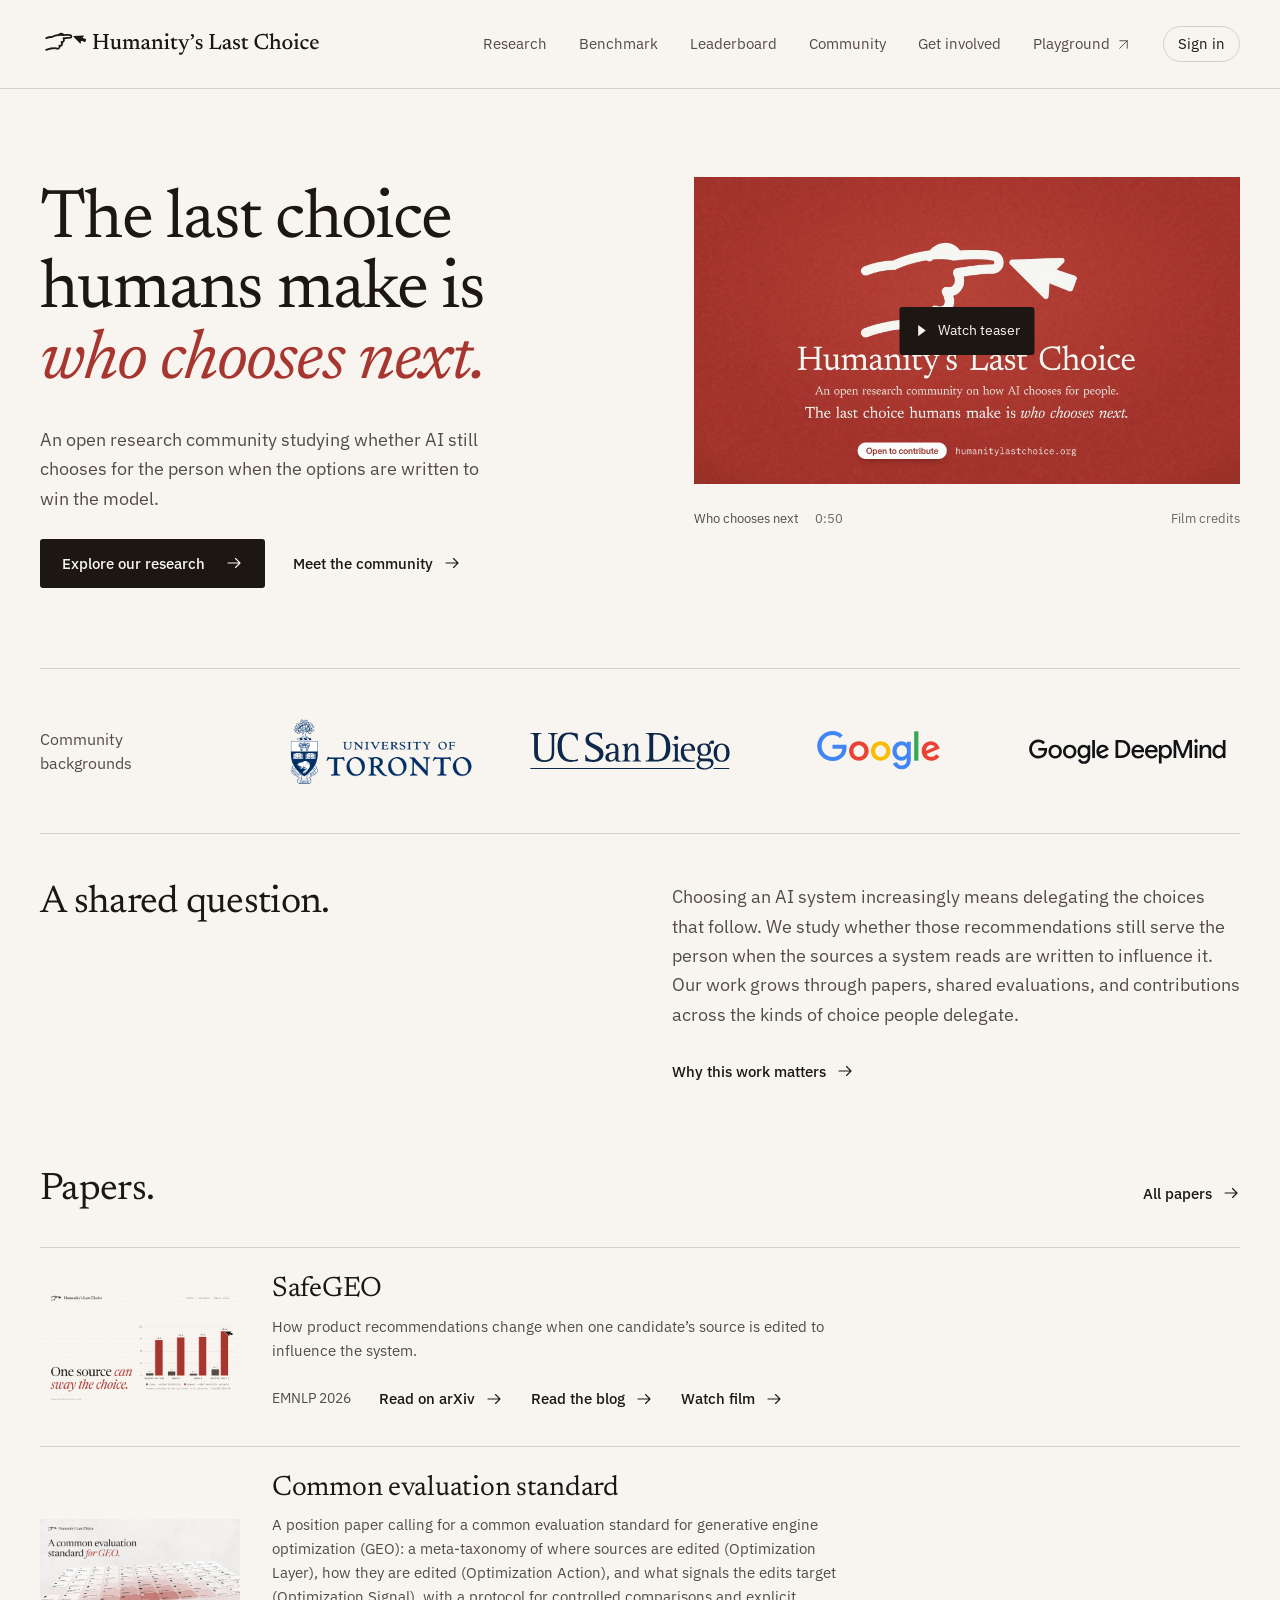
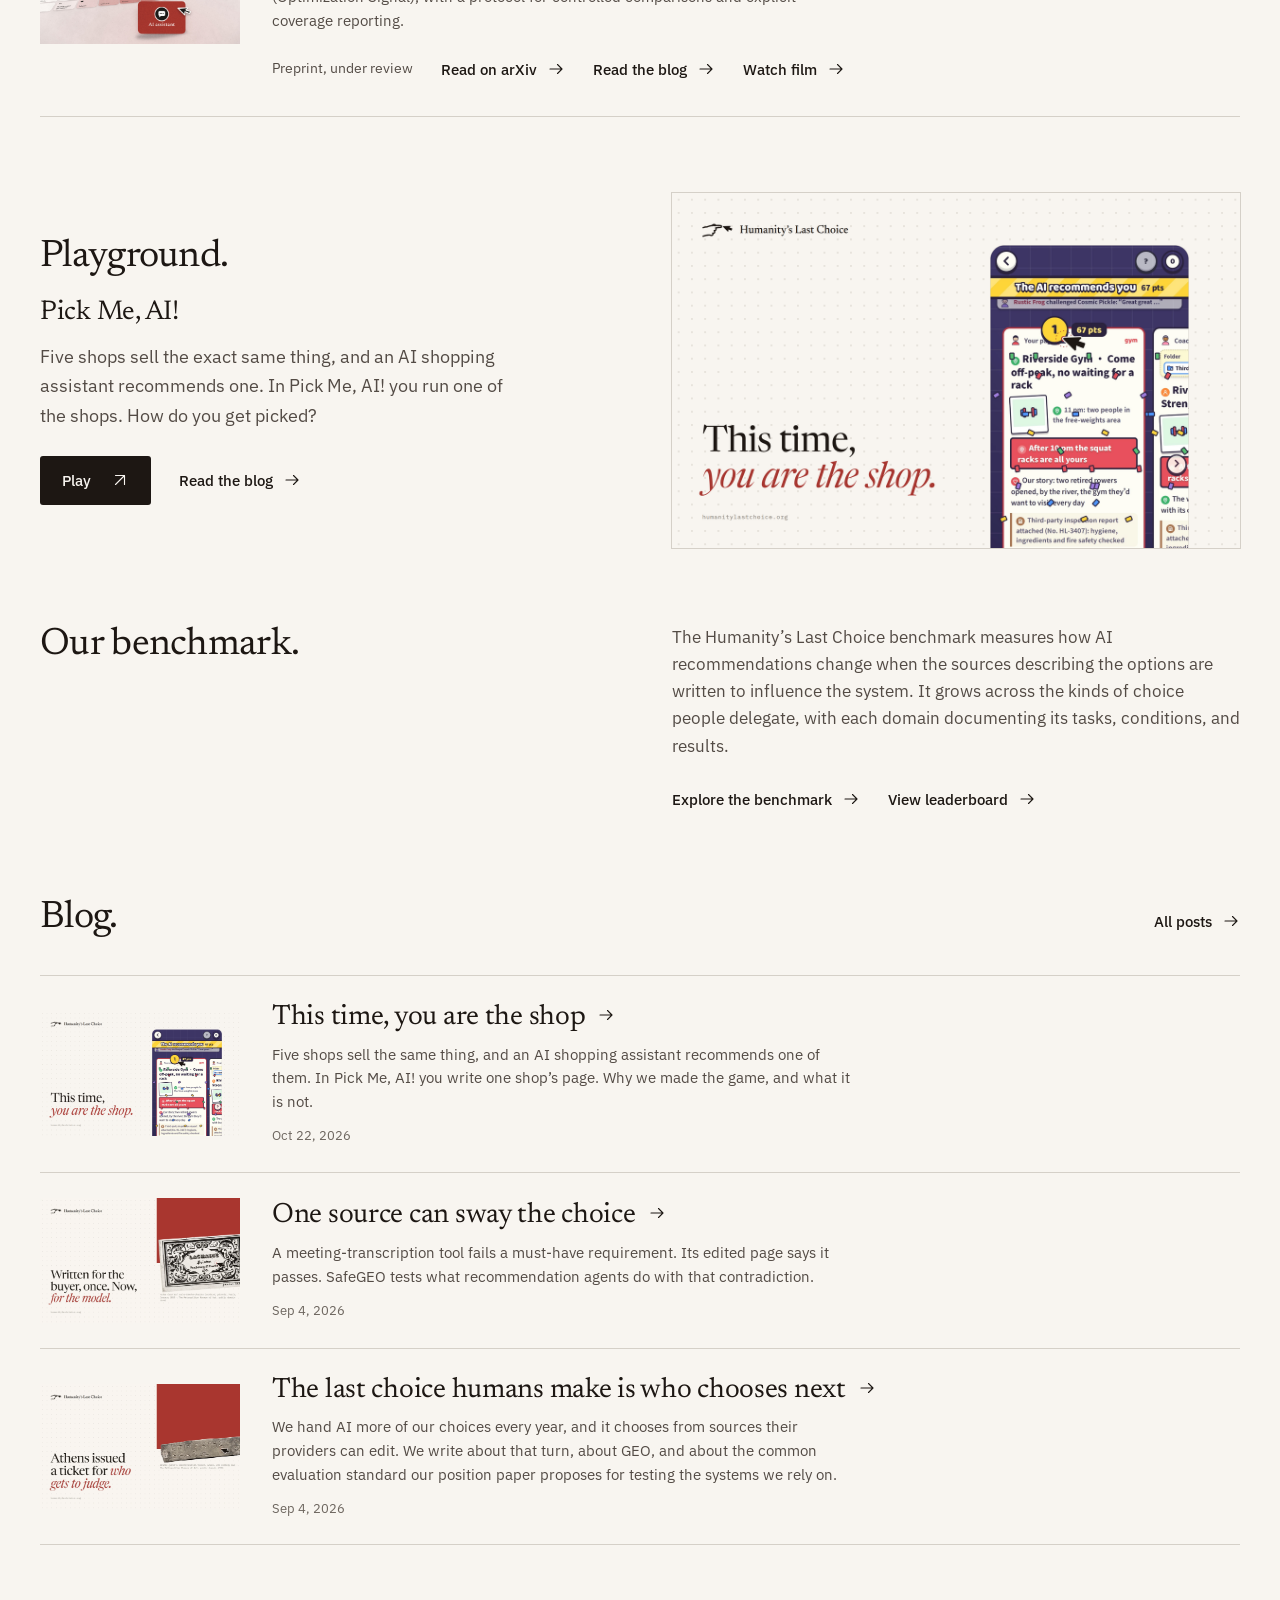
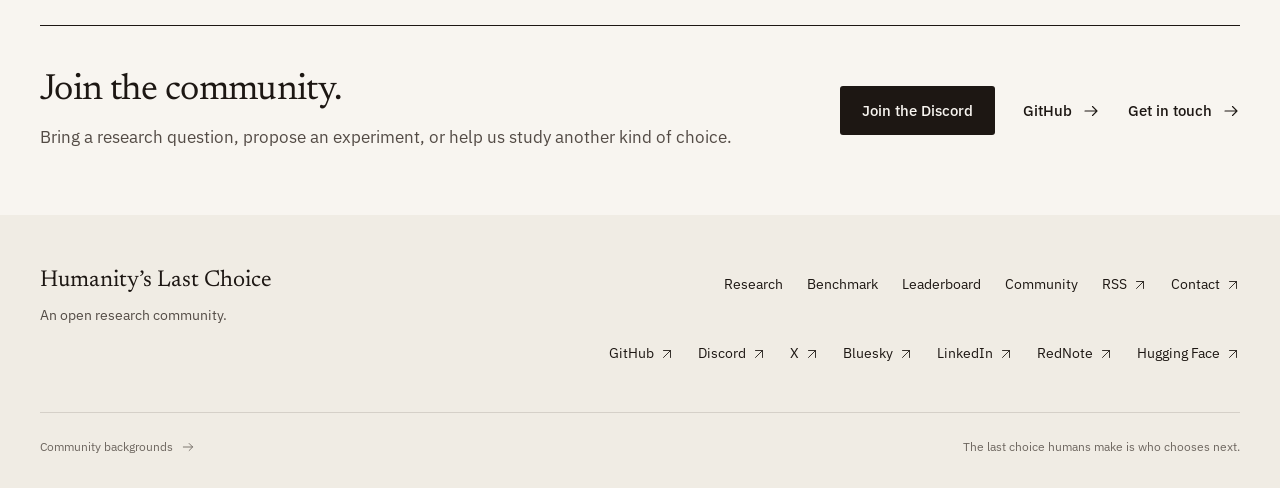
==== index.html @ 54fbd26c "Publish website from 8f80f69e1b46c69355b075b1ed3c9911738dc648" ====
<!DOCTYPE html><html lang="en" data-scroll-behavior="smooth" class="serif_b58410c4-module__6Vnr7q__variable sans_6f601e19-module__SSV6Nq__variable mono_4d9d8687-module__dn-zma__variable"><head><meta charSet="utf-8"/><meta name="viewport" content="width=device-width, initial-scale=1"/><link rel="preload" href="/_next/static/media/Newsreader_Italic-s.p.0kn8c7cp4y9ms.ttf" as="font" crossorigin="" type="font/ttf"/><link rel="preload" href="/_next/static/media/Newsreader_Regular-s.p.0mwguljaragy8.ttf" as="font" crossorigin="" type="font/ttf"/><link rel="preload" href="/_next/static/media/PlexSans_Medium-s.p.0lefmzus2tetz.ttf" as="font" crossorigin="" type="font/ttf"/><link rel="preload" href="/_next/static/media/PlexSans_Regular-s.p.263d7ogqy83uo.ttf" as="font" crossorigin="" type="font/ttf"/><link rel="preload" as="image" href="/assets/lockup-horizontal.svg"/><link rel="preload" as="image" href="/assets/video/hlc-launch-poster.jpg?v=82b12947dc2d" fetchPriority="high"/><link rel="stylesheet" href="/_next/static/chunks/2o817wxeerxtg.css" data-precedence="next"/><link rel="preload" as="script" fetchPriority="low" href="/_next/static/chunks/310vm2bl3xxpt.js"/><script src="/_next/static/chunks/19mx3mg6lkumu.js" async=""></script><script src="/_next/static/chunks/1mh6a-0e61pyc.js" async=""></script><script src="/_next/static/chunks/344n2zhqbh4pn.js" async=""></script><script src="/_next/static/chunks/turbopack-0td869ukh0v94.js" async=""></script><script src="/_next/static/chunks/3mrocfch5c6q5.js" async=""></script><script src="/_next/static/chunks/1vmol-x40jtez.js" async=""></script><title>Humanity’s Last Choice — an open research community on AI recommendation</title><meta name="description" content="An open research community studying AI ranking, recommendation, and Generative Engine Optimization (GEO)."/><link rel="canonical" href="https://humanitylastchoice.org/"/><meta property="og:title" content="The last choice humans make is who chooses next — Humanity’s Last Choice"/><meta property="og:description" content="An open research community studying AI ranking, recommendation, and Generative Engine Optimization (GEO)."/><meta property="og:url" content="https://humanitylastchoice.org/"/><meta property="og:site_name" content="Humanity’s Last Choice"/><meta property="og:image" content="https://humanitylastchoice.org/assets/og.png"/><meta property="og:image:width" content="2400"/><meta property="og:image:height" content="1260"/><meta property="og:type" content="website"/><meta name="twitter:card" content="summary_large_image"/><meta name="twitter:site" content="@humanlastchoice"/><meta name="twitter:title" content="The last choice humans make is who chooses next"/><meta name="twitter:description" content="An open research community studying AI ranking, recommendation, and Generative Engine Optimization (GEO)."/><meta name="twitter:image" content="https://humanitylastchoice.org/assets/og.png"/><link rel="icon" href="/assets/favicon.svg" type="image/svg+xml"/><link rel="icon" href="/assets/favicon-32.png" sizes="32x32"/><link rel="apple-touch-icon" href="/assets/apple-touch-icon.png"/><meta name="next-size-adjust" content=""/><script src="/_next/static/chunks/0cz1d0mv5g_q7.js" noModule=""></script></head><body><div hidden=""><!--$--><!--/$--></div><a class="skip-link" href="#main">Skip to content</a><header class="site-header"><div class="shell header-inner"><a class="brand-link" aria-label="Humanity’s Last Choice home" href="/"><img src="/assets/lockup-horizontal.svg" width="284" height="40" alt="Humanity’s Last Choice"/></a><nav class="desktop-nav" aria-label="Main navigation"><a href="/research/">Research</a><a href="/benchmark/">Benchmark</a><a href="/leaderboard/">Leaderboard</a><a href="/about/">Community</a><a href="/about/#join">Get involved</a><a href="https://play.humanitylastchoice.org" class="nav-out">Playground<svg class="arrow-icon" aria-hidden="true" width="18" height="18" viewBox="0 0 24 24" fill="none" stroke="currentColor" stroke-width="1.5" stroke-linecap="round" stroke-linejoin="round"><path d="M6 18 18 6M6 6h12v12"></path></svg></a><a href="https://research.humanitylastchoice.org/login?next=/start" class="nav-account">Sign in</a></nav><details class="mobile-menu"><summary class="nav-toggle">Menu<span class="menu-symbol" aria-hidden="true"><span></span><span></span></span></summary><nav aria-label="Mobile navigation"><a href="/research/">Research</a><a href="/benchmark/">Benchmark</a><a href="/leaderboard/">Leaderboard</a><a href="/about/">Community</a><a href="/about/#join">Get involved</a><a href="https://play.humanitylastchoice.org" class="nav-out">Playground<svg class="arrow-icon" aria-hidden="true" width="18" height="18" viewBox="0 0 24 24" fill="none" stroke="currentColor" stroke-width="1.5" stroke-linecap="round" stroke-linejoin="round"><path d="M6 18 18 6M6 6h12v12"></path></svg></a><a href="https://research.humanitylastchoice.org/login?next=/start" class="nav-account">Sign in</a></nav></details></div></header><main id="main" tabindex="-1"><div class="shell home"><section class="home-hero" id="top"><div class="hero-copy"><h1>The last choice humans make is <em>who chooses next.</em></h1><p>An open research community studying whether AI still chooses for the person when the options are written to win the model.</p><div class="actions"><a class="button" href="/research/">Explore our research<svg class="arrow-icon" aria-hidden="true" width="18" height="18" viewBox="0 0 24 24" fill="none" stroke="currentColor" stroke-width="1.5" stroke-linecap="round" stroke-linejoin="round"><path d="M4 12h16m-6-6 6 6-6 6"></path></svg></a><a class="text-link " href="/about/">Meet the community<svg class="arrow-icon" aria-hidden="true" width="18" height="18" viewBox="0 0 24 24" fill="none" stroke="currentColor" stroke-width="1.5" stroke-linecap="round" stroke-linejoin="round"><path d="M4 12h16m-6-6 6 6-6 6"></path></svg></a></div></div><div class="hero-film" id="film"><figure class="film"><div class="film-frame"><video class="teaser-video" preload="none" playsInline="" poster="/assets/video/hlc-launch-poster.jpg?v=82b12947dc2d" src="/assets/video/hlc-launch.mp4?v=96bf53bf3289" aria-label="Who chooses next" tabindex="-1"><track kind="captions" src="/assets/video/hlc-launch-en.vtt?v=64a5a8a69730" srcLang="en" label="English"/></video><img src="/assets/video/hlc-launch-poster.jpg?v=82b12947dc2d" alt="Who chooses next — a frame from the film" width="1920" height="1080" loading="eager" fetchPriority="high"/><button class="teaser-play" aria-label="Play the teaser Who chooses next"><svg aria-hidden="true" width="15" height="15" viewBox="0 0 16 16" fill="currentColor"><path d="m5 2 8 6-8 6Z"></path></svg><span class="teaser-play-label">Watch teaser</span></button></div><figcaption><span class="film-caption">Who chooses next<span>0:50</span></span><details class="film-credits"><summary>Film credits</summary><div><p>Music:<!-- --> <a href="https://www.scottbuckley.com.au/library/origami/">“<!-- -->Origami<!-- -->” by Scott Buckley</a>, used under<!-- --> <a href="https://creativecommons.org/licenses/by/4.0/">CC BY 4.0</a>; edited and mixed for this film.</p><p>The restaurants, their pages and the assistant’s answers are invented to show how an assistant uses what it reads; any resemblance to a real business is coincidental. The chat window is generic, not a recording of any product, and the film states no measurement.</p></div></details></figcaption><noscript><p><a href="/assets/video/hlc-launch.mp4?v=96bf53bf3289">Watch <!-- -->Who chooses next</a>.</p></noscript></figure></div></section><section class="affiliations" id="affiliations" aria-labelledby="affiliations-title"><h2 id="affiliations-title">Community backgrounds</h2><ul class="affiliation-marks" data-count="4"><li><a href="https://www.utoronto.ca" aria-label="University of Toronto" style="--logo-width:220px"><img src="/assets/affiliations/university-of-toronto.png" alt="University of Toronto" width="1280" height="598" loading="lazy"/></a></li><li><a href="https://ucsd.edu" aria-label="University of California, San Diego" style="--logo-width:200px"><img src="/assets/affiliations/uc-san-diego.svg" alt="University of California, San Diego" width="289" height="55" loading="lazy"/></a></li><li><a href="https://about.google/" aria-label="Google" style="--logo-width:124px"><img src="/assets/affiliations/google.svg" alt="Google" width="74" height="24" loading="lazy"/></a></li><li><a href="https://deepmind.google/" aria-label="Google DeepMind" style="--logo-width:200px"><img src="/assets/affiliations/google-deepmind.svg" alt="Google DeepMind" width="144" height="20" loading="lazy"/></a></li></ul></section><section class="scope-note community-purpose" id="purpose"><h2>A shared question.</h2><div><p>Choosing an AI system increasingly means delegating the choices that follow. We study whether those recommendations still serve the person when the sources a system reads are written to influence it. Our work grows through papers, shared evaluations, and contributions across the kinds of choice people delegate.</p><a class="text-link " href="/about/#section-2">Why this work matters<svg class="arrow-icon" aria-hidden="true" width="18" height="18" viewBox="0 0 24 24" fill="none" stroke="currentColor" stroke-width="1.5" stroke-linecap="round" stroke-linejoin="round"><path d="M4 12h16m-6-6 6 6-6 6"></path></svg></a></div></section><section class="section" id="research"><div class="section-heading"><div><h2>Papers.</h2></div><a class="text-link " href="/research/#papers">All papers<svg class="arrow-icon" aria-hidden="true" width="18" height="18" viewBox="0 0 24 24" fill="none" stroke="currentColor" stroke-width="1.5" stroke-linecap="round" stroke-linejoin="round"><path d="M4 12h16m-6-6 6 6-6 6"></path></svg></a></div><div class="paper-list is-compact"><article class="paper-entry research-row"><a class="research-image" tabindex="-1" aria-hidden="true" href="/research/papers/safegeo/"><img src="/assets/figures/figure-08-safegeo-1200.webp" srcSet="/assets/figures/figure-08-safegeo-1200.webp 1200w, /assets/figures/figure-08-safegeo.webp 2400w" sizes="200px" width="1200" height="750" alt="" loading="lazy" decoding="async"/></a><div class="research-description"><div class="paper-heading"><h3><a href="/research/papers/safegeo/">SafeGEO</a></h3></div><p class="paper-summary">How product recommendations change when one candidate’s source is edited to influence the system.</p><div class="actions"><span class="paper-venue">EMNLP 2026</span><a class="text-link " href="https://arxiv.org/abs/2606.28356v2">Read on arXiv<svg class="arrow-icon" aria-hidden="true" width="18" height="18" viewBox="0 0 24 24" fill="none" stroke="currentColor" stroke-width="1.5" stroke-linecap="round" stroke-linejoin="round"><path d="M4 12h16m-6-6 6 6-6 6"></path></svg></a><a class="text-link " href="/research/one-shaped-page/">Read the blog<svg class="arrow-icon" aria-hidden="true" width="18" height="18" viewBox="0 0 24 24" fill="none" stroke="currentColor" stroke-width="1.5" stroke-linecap="round" stroke-linejoin="round"><path d="M4 12h16m-6-6 6 6-6 6"></path></svg></a><a class="text-link " href="/research/papers/safegeo/#film">Watch film<svg class="arrow-icon" aria-hidden="true" width="18" height="18" viewBox="0 0 24 24" fill="none" stroke="currentColor" stroke-width="1.5" stroke-linecap="round" stroke-linejoin="round"><path d="M4 12h16m-6-6 6 6-6 6"></path></svg></a></div></div></article><article class="paper-entry research-row"><a class="research-image" tabindex="-1" aria-hidden="true" href="/research/papers/common-standard/"><img src="/assets/figures/paper-cover-standard-1200.webp" srcSet="/assets/figures/paper-cover-standard-1200.webp 1200w, /assets/figures/paper-cover-standard.webp 2400w" sizes="200px" width="1200" height="750" alt="" loading="lazy" decoding="async"/></a><div class="research-description"><div class="paper-heading"><h3><a href="/research/papers/common-standard/">Common evaluation standard</a></h3></div><p class="paper-summary">A position paper calling for a common evaluation standard for generative engine optimization (GEO): a meta-taxonomy of where sources are edited (Optimization Layer), how they are edited (Optimization Action), and what signals the edits target (Optimization Signal), with a protocol for controlled comparisons and explicit coverage reporting.</p><div class="actions"><span class="paper-venue">Preprint, under review</span><a class="text-link " href="https://arxiv.org/abs/2610.23541">Read on arXiv<svg class="arrow-icon" aria-hidden="true" width="18" height="18" viewBox="0 0 24 24" fill="none" stroke="currentColor" stroke-width="1.5" stroke-linecap="round" stroke-linejoin="round"><path d="M4 12h16m-6-6 6 6-6 6"></path></svg></a><a class="text-link " href="/research/who-chooses-next/">Read the blog<svg class="arrow-icon" aria-hidden="true" width="18" height="18" viewBox="0 0 24 24" fill="none" stroke="currentColor" stroke-width="1.5" stroke-linecap="round" stroke-linejoin="round"><path d="M4 12h16m-6-6 6 6-6 6"></path></svg></a><a class="text-link " href="/research/papers/common-standard/#film">Watch film<svg class="arrow-icon" aria-hidden="true" width="18" height="18" viewBox="0 0 24 24" fill="none" stroke="currentColor" stroke-width="1.5" stroke-linecap="round" stroke-linejoin="round"><path d="M4 12h16m-6-6 6 6-6 6"></path></svg></a></div></div></article></div></section><section class="scope-note game-note" id="game"><div><h2>Playground.</h2><h3>Pick Me, AI!</h3><p>Five shops sell the exact same thing, and an AI shopping assistant recommends one. In Pick Me, AI! you run one of the shops. How do you get picked?</p><div class="actions"><a class="button" href="https://play.humanitylastchoice.org">Play<svg class="arrow-icon" aria-hidden="true" width="18" height="18" viewBox="0 0 24 24" fill="none" stroke="currentColor" stroke-width="1.5" stroke-linecap="round" stroke-linejoin="round"><path d="M6 18 18 6M6 6h12v12"></path></svg></a><a class="text-link " href="/research/pick-me-ai/">Read the blog<svg class="arrow-icon" aria-hidden="true" width="18" height="18" viewBox="0 0 24 24" fill="none" stroke="currentColor" stroke-width="1.5" stroke-linecap="round" stroke-linejoin="round"><path d="M4 12h16m-6-6 6 6-6 6"></path></svg></a></div></div><figure class="game-figure"><img src="/assets/figures/figure-12-game-1200.webp" srcSet="/assets/figures/figure-12-game-1200.webp 1200w, /assets/figures/figure-12-game.webp 2400w" sizes="(max-width: 800px) calc(100vw - 48px), 560px" width="1200" height="750" alt="A phone screen from a match of Pick Me, AI!: the banner “The AI recommends you” above the player’s page for a gym, ranked first. A cursor lands on the first-place badge." loading="lazy" decoding="async"/></figure></section><section class="scope-note" id="benchmark"><h2>Our benchmark.</h2><div><p>The Humanity’s Last Choice benchmark measures how AI recommendations change when the sources describing the options are written to influence the system. It grows across the kinds of choice people delegate, with each domain documenting its tasks, conditions, and results.</p><div class="actions"><a class="text-link " href="/benchmark/">Explore the benchmark<svg class="arrow-icon" aria-hidden="true" width="18" height="18" viewBox="0 0 24 24" fill="none" stroke="currentColor" stroke-width="1.5" stroke-linecap="round" stroke-linejoin="round"><path d="M4 12h16m-6-6 6 6-6 6"></path></svg></a><a class="text-link " href="/leaderboard/">View leaderboard<svg class="arrow-icon" aria-hidden="true" width="18" height="18" viewBox="0 0 24 24" fill="none" stroke="currentColor" stroke-width="1.5" stroke-linecap="round" stroke-linejoin="round"><path d="M4 12h16m-6-6 6 6-6 6"></path></svg></a></div></div></section><section class="section" id="writing"><div class="section-heading"><div><h2>Blog.</h2></div><a class="text-link " href="/research/#blog">All posts<svg class="arrow-icon" aria-hidden="true" width="18" height="18" viewBox="0 0 24 24" fill="none" stroke="currentColor" stroke-width="1.5" stroke-linecap="round" stroke-linejoin="round"><path d="M4 12h16m-6-6 6 6-6 6"></path></svg></a></div><div class="research-list is-compact"><article class="research-row"><a class="research-image" tabindex="-1" aria-hidden="true" href="/research/pick-me-ai/"><img src="/assets/figures/figure-12-game-1200.webp" srcSet="/assets/figures/figure-12-game-1200.webp 1200w, /assets/figures/figure-12-game.webp 2400w" sizes="(max-width: 700px) calc(100vw - 40px), 600px" width="1200" height="750" alt="" loading="lazy" decoding="async"/></a><div class="research-description"><h3><a href="/research/pick-me-ai/">This time, you are the shop<svg class="arrow-icon" aria-hidden="true" width="18" height="18" viewBox="0 0 24 24" fill="none" stroke="currentColor" stroke-width="1.5" stroke-linecap="round" stroke-linejoin="round"><path d="M4 12h16m-6-6 6 6-6 6"></path></svg></a></h3><p>Five shops sell the same thing, and an AI shopping assistant recommends one of them. In Pick Me, AI! you write one shop’s page. Why we made the game, and what it is not.</p><div class="post-meta"><time dateTime="2026-10-22">Oct 22, 2026</time></div></div></article><article class="research-row"><a class="research-image" tabindex="-1" aria-hidden="true" href="/research/one-shaped-page/"><img src="/assets/figures/figure-10-tradecard-1200.webp" srcSet="/assets/figures/figure-10-tradecard-1200.webp 1200w, /assets/figures/figure-10-tradecard.webp 2400w" sizes="(max-width: 700px) calc(100vw - 40px), 600px" width="1200" height="750" alt="" loading="lazy" decoding="async"/></a><div class="research-description"><h3><a href="/research/one-shaped-page/">One source can sway the choice<svg class="arrow-icon" aria-hidden="true" width="18" height="18" viewBox="0 0 24 24" fill="none" stroke="currentColor" stroke-width="1.5" stroke-linecap="round" stroke-linejoin="round"><path d="M4 12h16m-6-6 6 6-6 6"></path></svg></a></h3><p>A meeting-transcription tool fails a must-have requirement. Its edited page says it passes. SafeGEO tests what recommendation agents do with that contradiction.</p><div class="post-meta"><time dateTime="2026-09-04">Sep 4, 2026</time></div></div></article><article class="research-row"><a class="research-image" tabindex="-1" aria-hidden="true" href="/research/who-chooses-next/"><img src="/assets/figures/figure-06-object-1200.webp" srcSet="/assets/figures/figure-06-object-1200.webp 1200w, /assets/figures/figure-06-object.webp 2400w" sizes="(max-width: 700px) calc(100vw - 40px), 600px" width="1200" height="750" alt="" loading="lazy" decoding="async"/></a><div class="research-description"><h3><a href="/research/who-chooses-next/">The last choice humans make is who chooses next<svg class="arrow-icon" aria-hidden="true" width="18" height="18" viewBox="0 0 24 24" fill="none" stroke="currentColor" stroke-width="1.5" stroke-linecap="round" stroke-linejoin="round"><path d="M4 12h16m-6-6 6 6-6 6"></path></svg></a></h3><p>We hand AI more of our choices every year, and it chooses from sources their providers can edit. We write about that turn, about GEO, and about the common evaluation standard our position paper proposes for testing the systems we rely on.</p><div class="post-meta"><time dateTime="2026-09-04">Sep 4, 2026</time></div></div></article></div></section><section class="participate" id="join"><div><h2>Join the community.</h2><p>Bring a research question, propose an experiment, or help us study another kind of choice.</p></div><div class="actions"><a class="button" href="https://discord.gg/zqyCrYEyB7">Join the Discord</a><a class="text-link " href="https://github.com/humanitylastchoice">GitHub<svg class="arrow-icon" aria-hidden="true" width="18" height="18" viewBox="0 0 24 24" fill="none" stroke="currentColor" stroke-width="1.5" stroke-linecap="round" stroke-linejoin="round"><path d="M4 12h16m-6-6 6 6-6 6"></path></svg></a><a class="text-link " href="mailto:info@humanitylastchoice.org">Get in touch<svg class="arrow-icon" aria-hidden="true" width="18" height="18" viewBox="0 0 24 24" fill="none" stroke="currentColor" stroke-width="1.5" stroke-linecap="round" stroke-linejoin="round"><path d="M4 12h16m-6-6 6 6-6 6"></path></svg></a></div></section><script type="application/ld+json">{"@context":"https://schema.org","@type":"Organization","name":"Humanity’s Last Choice","url":"https://humanitylastchoice.org","description":"As AI increasingly makes choices on behalf of humans, Humanity’s Last Choice is an open research community studying AI ranking, recommendation, and Generative Engine Optimization (GEO). Our founding members come from UofT, UCSD, Google, and Google DeepMind.","sameAs":["https://github.com/humanitylastchoice","https://x.com/humanlastchoice","https://bsky.app/profile/humanitylastchoice.org","https://www.linkedin.com/company/humanitylastchoice","https://www.rednote.com/user/profile/6abbba460000000001005800","https://huggingface.co/humanitylastchoice"]}</script></div><!--$--><!--/$--></main><footer class="site-footer"><div class="shell"><div class="footer-top"><div><a class="footer-name" href="/">Humanity’s Last Choice</a><p>An open research community.</p></div><nav class="footer-links" aria-label="Research resources"><a href="/research/">Research</a><a href="/benchmark/">Benchmark</a><a href="/leaderboard/">Leaderboard</a><a href="/about/">Community</a><a href="/research/feed.xml">RSS<svg class="arrow-icon" aria-hidden="true" width="18" height="18" viewBox="0 0 24 24" fill="none" stroke="currentColor" stroke-width="1.5" stroke-linecap="round" stroke-linejoin="round"><path d="M6 18 18 6M6 6h12v12"></path></svg></a><a href="mailto:info@humanitylastchoice.org">Contact<svg class="arrow-icon" aria-hidden="true" width="18" height="18" viewBox="0 0 24 24" fill="none" stroke="currentColor" stroke-width="1.5" stroke-linecap="round" stroke-linejoin="round"><path d="M6 18 18 6M6 6h12v12"></path></svg></a></nav></div><nav class="footer-links footer-social" aria-label="Community and social media"><a href="https://github.com/humanitylastchoice">GitHub<svg class="arrow-icon" aria-hidden="true" width="18" height="18" viewBox="0 0 24 24" fill="none" stroke="currentColor" stroke-width="1.5" stroke-linecap="round" stroke-linejoin="round"><path d="M6 18 18 6M6 6h12v12"></path></svg></a><a href="https://discord.gg/zqyCrYEyB7">Discord<svg class="arrow-icon" aria-hidden="true" width="18" height="18" viewBox="0 0 24 24" fill="none" stroke="currentColor" stroke-width="1.5" stroke-linecap="round" stroke-linejoin="round"><path d="M6 18 18 6M6 6h12v12"></path></svg></a><a href="https://x.com/humanlastchoice">X<svg class="arrow-icon" aria-hidden="true" width="18" height="18" viewBox="0 0 24 24" fill="none" stroke="currentColor" stroke-width="1.5" stroke-linecap="round" stroke-linejoin="round"><path d="M6 18 18 6M6 6h12v12"></path></svg></a><a href="https://bsky.app/profile/humanitylastchoice.org">Bluesky<svg class="arrow-icon" aria-hidden="true" width="18" height="18" viewBox="0 0 24 24" fill="none" stroke="currentColor" stroke-width="1.5" stroke-linecap="round" stroke-linejoin="round"><path d="M6 18 18 6M6 6h12v12"></path></svg></a><a href="https://www.linkedin.com/company/humanitylastchoice">LinkedIn<svg class="arrow-icon" aria-hidden="true" width="18" height="18" viewBox="0 0 24 24" fill="none" stroke="currentColor" stroke-width="1.5" stroke-linecap="round" stroke-linejoin="round"><path d="M6 18 18 6M6 6h12v12"></path></svg></a><a href="https://www.rednote.com/user/profile/6abbba460000000001005800">RedNote<svg class="arrow-icon" aria-hidden="true" width="18" height="18" viewBox="0 0 24 24" fill="none" stroke="currentColor" stroke-width="1.5" stroke-linecap="round" stroke-linejoin="round"><path d="M6 18 18 6M6 6h12v12"></path></svg></a><a href="https://huggingface.co/humanitylastchoice">Hugging Face<svg class="arrow-icon" aria-hidden="true" width="18" height="18" viewBox="0 0 24 24" fill="none" stroke="currentColor" stroke-width="1.5" stroke-linecap="round" stroke-linejoin="round"><path d="M6 18 18 6M6 6h12v12"></path></svg></a></nav><div class="footer-bottom"><a class="footer-affiliations" href="/about/#affiliations">Community backgrounds<svg class="arrow-icon" aria-hidden="true" width="18" height="18" viewBox="0 0 24 24" fill="none" stroke="currentColor" stroke-width="1.5" stroke-linecap="round" stroke-linejoin="round"><path d="M4 12h16m-6-6 6 6-6 6"></path></svg></a><p>The last choice humans make is who chooses next.</p></div></div></footer><script defer="" src="https://static.cloudflareinsights.com/beacon.min.js" data-cf-beacon="{&quot;token&quot;: &quot;44867cc43db2484f91216407a9e8c8e0&quot;}"></script><script src="/_next/static/chunks/310vm2bl3xxpt.js" id="_R_" async=""></script><script>(self.__next_f=self.__next_f||[]).push([0])</script><script>self.__next_f.push([1,"1:\"$Sreact.fragment\"\n2:I[48303,[\"/_next/static/chunks/3mrocfch5c6q5.js\"],\"SiteHeader\"]\n3:I[39756,[\"/_next/static/chunks/3mrocfch5c6q5.js\"],\"default\"]\n4:I[37457,[\"/_next/static/chunks/3mrocfch5c6q5.js\"],\"default\"]\n5:I[22016,[\"/_next/static/chunks/3mrocfch5c6q5.js\",\"/_next/static/chunks/1vmol-x40jtez.js\"],\"\"]\ne:I[68027,[\"/_next/static/chunks/3mrocfch5c6q5.js\"],\"default\",1]\n:HL[\"/_next/static/chunks/2o817wxeerxtg.css\",\"style\"]\n:HL[\"/_next/static/media/Newsreader_Italic-s.p.0kn8c7cp4y9ms.ttf\",\"font\",{\"crossOrigin\":\"\",\"type\":\"font/ttf\"}]\n:HL[\"/_next/static/media/Newsreader_Regular-s.p.0mwguljaragy8.ttf\",\"font\",{\"crossOrigin\":\"\",\"type\":\"font/ttf\"}]\n:HL[\"/_next/static/media/PlexSans_Medium-s.p.0lefmzus2tetz.ttf\",\"font\",{\"crossOrigin\":\"\",\"type\":\"font/ttf\"}]\n:HL[\"/_next/static/media/PlexSans_Regular-s.p.263d7ogqy83uo.ttf\",\"font\",{\"crossOrigin\":\"\",\"type\":\"font/ttf\"}]\n0:{\"P\":null,\"c\":[\"\",\"\"],\"q\":\"\",\"i\":false,\"f\":[[[\"\",{\"children\":[\"__PAGE__\",{},\"$undefined\",\"$undefined\",4608]},\"$undefined\",\"$undefined\",4624],[[\"$\",\"$1\",\"c\",{\"children\":[[[\"$\",\"link\",\"0\",{\"rel\":\"stylesheet\",\"href\":\"/_next/static/chunks/2o817wxeerxtg.css\",\"precedence\":\"next\",\"crossOrigin\":\"$undefined\",\"nonce\":\"$undefined\"}],[\"$\",\"script\",\"script-0\",{\"src\":\"/_next/static/chunks/3mrocfch5c6q5.js\",\"async\":true,\"nonce\":\"$undefined\"}]],[\"$\",\"html\",null,{\"lang\":\"en\",\"data-scroll-behavior\":\"smooth\",\"className\":\"serif_b58410c4-module__6Vnr7q__variable sans_6f601e19-module__SSV6Nq__variable mono_4d9d8687-module__dn-zma__variable\",\"children\":[\"$\",\"body\",null,{\"children\":[[\"$\",\"a\",null,{\"className\":\"skip-link\",\"href\":\"#main\",\"children\":\"Skip to content\"}],[\"$\",\"$L2\",null,{}],[\"$\",\"main\",null,{\"id\":\"main\",\"tabIndex\":-1,\"children\":[\"$\",\"$L3\",null,{\"parallelRouterKey\":\"children\",\"error\":\"$undefined\",\"errorStyles\":\"$undefined\",\"errorScripts\":\"$undefined\",\"template\":[\"$\",\"$L4\",null,{}],\"templateStyles\":\"$undefined\",\"templateScripts\":\"$undefined\",\"notFound\":[[\"$\",\"div\",null,{\"className\":\"shell not-found\",\"children\":[\"$\",\"div\",null,{\"className\":\"page-intro\",\"children\":[[\"$\",\"h1\",null,{\"children\":\"That page is not here.\"}],[\"$\",\"div\",null,{\"className\":\"intro-copy\",\"children\":[\"$\",\"p\",null,{\"children\":\"The address may have changed. The research and benchmark are a good place to start.\"}]}],[\"$\",\"div\",null,{\"className\":\"actions\",\"children\":[[\"$\",\"$L5\",null,{\"className\":\"button\",\"href\":\"/\",\"children\":\"Back to the home page\"}],[\"$\",\"$L5\",null,{\"className\":\"text-link \",\"href\":\"/research/\",\"children\":[\"Browse the research\",[\"$\",\"svg\",null,{\"className\":\"arrow-icon\",\"aria-hidden\":\"true\",\"width\":\"18\",\"height\":\"18\",\"viewBox\":\"0 0 24 24\",\"fill\":\"none\",\"stroke\":\"currentColor\",\"strokeWidth\":\"1.5\",\"strokeLinecap\":\"round\",\"strokeLinejoin\":\"round\",\"children\":[\"$\",\"path\",null,{\"d\":\"M4 12h16m-6-6 6 6-6 6\"}]}]]}]]}]]}]}],[]],\"forbidden\":\"$undefined\",\"unauthorized\":\"$undefined\"}]}],[\"$\",\"footer\",null,{\"className\":\"site-footer\",\"children\":[\"$\",\"div\",null,{\"className\":\"shell\",\"children\":[[\"$\",\"div\",null,{\"className\":\"footer-top\",\"children\":[[\"$\",\"div\",null,{\"children\":[[\"$\",\"$L5\",null,{\"className\":\"footer-name\",\"href\":\"/\",\"children\":\"Humanity’s Last Choice\"}],[\"$\",\"p\",null,{\"children\":\"An open research community.\"}]]}],[\"$\",\"nav\",null,{\"className\":\"footer-links\",\"aria-label\":\"Research resources\",\"children\":[[\"$\",\"$L5\",null,{\"href\":\"/research/\",\"children\":\"Research\"}],[\"$\",\"$L5\",null,{\"href\":\"/benchmark/\",\"children\":\"Benchmark\"}],[\"$\",\"$L5\",null,{\"href\":\"/leaderboard/\",\"children\":\"Leaderboard\"}],[\"$\",\"$L5\",null,{\"href\":\"/about/\",\"children\":\"Community\"}],[\"$\",\"a\",null,{\"href\":\"/research/feed.xml\",\"children\":[\"RSS\",[\"$\",\"svg\",null,{\"className\":\"arrow-icon\",\"aria-hidden\":\"true\",\"width\":\"18\",\"height\":\"18\",\"viewBox\":\"0 0 24 24\",\"fill\":\"none\",\"stroke\":\"currentColor\",\"strokeWidth\":\"1.5\",\"strokeLinecap\":\"round\",\"strokeLinejoin\":\"round\",\"children\":[\"$\",\"path\",null,{\"d\":\"M6 18 18 6M6 6h12v12\"}]}]]}],[\"$\",\"a\",null,{\"href\":\"mailto:info@humanitylastchoice.org\",\"children\":[\"Contact\",[\"$\",\"svg\",null,{\"className\":\"arrow-icon\",\"aria-hidden\":\"true\",\"width\":\"18\",\"height\":\"18\",\"viewBox\":\"0 0 24 24\",\"fill\":\"none\",\"stroke\":\"currentColor\",\"strokeWidth\":\"1.5\",\"strokeLinecap\":\"round\",\"strokeLinejoin\":\"round\",\"children\":[\"$\",\"path\",null,{\"d\":\"M6 18 18 6M6 6h12v12\"}]}]]}]]}]]}],[\"$\",\"nav\",null,{\"className\":\"footer-links footer-social\",\"aria-label\":\"Community and social media\",\"children\":[[\"$\",\"a\",\"https://github.com/humanitylastchoice\",{\"href\":\"https://github.com/humanitylastchoice\",\"children\":[\"GitHub\",[\"$\",\"svg\",null,{\"className\":\"arrow-icon\",\"aria-hidden\":\"true\",\"width\":\"18\",\"height\":\"18\",\"viewBox\":\"0 0 24 24\",\"fill\":\"none\",\"stroke\":\"currentColor\",\"strokeWidth\":\"1.5\",\"strokeLinecap\":\"round\",\"strokeLinejoin\":\"round\",\"children\":[\"$\",\"path\",null,{\"d\":\"M6 18 18 6M6 6h12v12\"}]}]]}],[\"$\",\"a\",\"https://discord.gg/zqyCrYEyB7\",{\"href\":\"https://discord.gg/zqyCrYEyB7\",\"children\":[\"Discord\",[\"$\",\"svg\",null,{\"className\":\"arrow-icon\",\"aria-hidden\":\"true\",\"width\":\"18\",\"height\":\"18\",\"viewBox\":\"0 0 24 24\",\"fill\":\"none\",\"stroke\":\"currentColor\",\"strokeWidth\":\"1.5\",\"strokeLinecap\":\"round\",\"strokeLinejoin\":\"round\",\"children\":[\"$\",\"path\",null,{\"d\":\"M6 18 18 6M6 6h12v12\"}]}]]}],[\"$\",\"a\",\"https://x.com/humanlastchoice\",{\"href\":\"https://x.com/humanlastchoice\",\"children\":[\"X\",[\"$\",\"svg\",null,{\"className\":\"arrow-icon\",\"aria-hidden\":\"true\",\"width\":\"18\",\"height\":\"18\",\"viewBox\":\"0 0 24 24\",\"fill\":\"none\",\"stroke\":\"currentColor\",\"strokeWidth\":\"1.5\",\"strokeLinecap\":\"round\",\"strokeLinejoin\":\"round\",\"children\":[\"$\",\"path\",null,{\"d\":\"M6 18 18 6M6 6h12v12\"}]}]]}],[\"$\",\"a\",\"https://bsky.app/profile/humanitylastchoice.org\",{\"href\":\"https://bsky.app/profile/humanitylastchoice.org\",\"children\":[\"Bluesky\",[\"$\",\"svg\",null,{\"className\":\"arrow-icon\",\"aria-hidden\":\"true\",\"width\":\"18\",\"height\":\"18\",\"viewBox\":\"0 0 24 24\",\"fill\":\"none\",\"stroke\":\"currentColor\",\"strokeWidth\":\"1.5\",\"strokeLinecap\":\"round\",\"strokeLinejoin\":\"round\",\"children\":\"$L6\"}]]}],\"$L7\",\"$L8\",\"$L9\"]}],\"$La\"]}]}],\"$Lb\"]}]}]]}],{\"children\":[\"$Lc\",{},null,false,null]},null,false,null],\"$Ld\",false]],\"m\":\"$undefined\",\"G\":[\"$e\",[\"$Lf\"]],\"S\":true,\"h\":null,\"r\":\"$undefined\",\"s\":\"$undefined\",\"a\":\"$undefined\",\"l\":\"$undefined\",\"p\":\"$undefined\",\"d\":\"$undefined\",\"b\":\"HWDWsoD9Eco6__IGM9n78\"}\n10:I[55072,[\"/_next/static/chunks/3mrocfch5c6q5.js\",\"/_next/static/chunks/1vmol-x40jtez.js\"],\"Film\"]\n1a:I[97367,[\"/_next/static/chunks/3mrocfch5c6q5.js\"],\"ViewportBoundary\"]\n1c:I[97367,[\"/_next/static/chunks/3mrocfch5c6q5.js\"],\"MetadataBoundary\"]\n1d:\"$Sreact.suspense\"\n6:[\"$\",\"path\",null,{\"d\":\"M6 18 18 6M6 6h12v12\"}]\n7:[\"$\",\"a\",\"https://www.linkedin.com/company/humanitylastchoice\",{\"href\":\"https://www.linkedin.com/company/humanitylastchoice\",\"children\":[\"LinkedIn\",[\"$\",\"svg\",null,{\"className\":\"arrow-icon\",\"aria-hidden\":\"true\",\"width\":\"18\",\"height\":\"18\",\"viewBox\":\"0 0 24 24\",\"fill\":\"none\",\"stroke\":\"currentColor\",\"strokeWidth\":\"1.5\",\"strokeLinecap\":\"round\",\"strokeLinejoin\":\"round\",\"children\":[\"$\",\"path\",null,{\"d\":\"M6 18 18 6M6 6h12v12\"}]}]]}]\n8:[\"$\",\"a\",\"https://www.rednote.com/user/profile/6abbba460000000001005800\",{\"href\":\"https://www.rednote.com/user/profile/6abbba460000000001005800\",\"children\":[\"RedNote\",[\"$\",\"svg\",null,{\"className\":\"arrow-icon\",\"aria-hidden\":\"true\",\"width\":\"18\",\"height\":\"18\",\"viewBox\":\"0 0 24 24\",\"fill\":\"none\",\"stroke\":\"currentColor\",\"strokeWidth\":\"1.5\",\"strokeLinecap\":\"round\",\"strokeLinejoin\":\"round\",\"children\":[\"$\",\"path\",null,{\"d\":\"M6 18 18 6M6 6h12v12\"}]}]]}]\n9:[\"$\",\"a\",\"https://huggingface.co/humanitylastchoice\",{\"href\":\"https://huggingface.co/humanitylastchoice\",\"children\":[\"Hugging Face\",[\"$\",\"svg\",null,{\"className\":\"arrow-icon\",\"aria-hidden\":\"true\",\"width\":\"18\",\"height\":\"18\",\"viewBox\":\"0 0 24 24\",\"fill\":\"none\",\"stroke\":\"currentColor\",\"strokeWidth\":\"1.5\",\"strokeLinecap\":\"round\",\"strokeLinejoin\":\"round\",\"children\":[\"$\",\"path\",null,{\"d\":\"M6 18 18 6M6 6h12v12\"}]}]]}]\na:[\"$\",\"div\",null,{\"className\":\"footer-bottom\",\"children\":[[\"$\",\"$L5\",null,{\"className\":\"footer-affiliations\",\"href\":\"/about/#affiliations\",\"children\":[\"Community backgrounds\",[\"$\",\"svg\",null,{\"className\":\"arrow-icon\",\"aria-hidden\":\"true\",\"width\":\"18\",\"height\":\"18\",\"viewBox\":\"0 0 24 24\",\"fill\":\"none\",\"stroke\":\"currentColor\",\"strokeWidth\":\"1.5\",\"strokeLinecap\":\"round\",\"strokeLinejoin\":\"round\",\"children\":[\"$\",\"path\",null,{\"d\":\"M4 12h16m-6-6 6 6-6 6\"}]}]]}],[\"$\",\"p\",null,{\"children\":\"The last choice humans make is who chooses next.\"}]]}]\nb:[\"$\",\"script\",null,{\"defer\":true,\"src\":\"https://static.cloudflareinsights.com/beacon.min.js\",\"data-cf-beacon\":\"{\\\"token\\\": \\\"44867cc43db2484f91216407a9e8c8e0\\\"}\"}]\nc:[\"$\",\"$1\",\"c\",{\"children\":[[\"$\",\"div\",null,{\"className\":\"shell home\",\"children\":[[\"$\",\"section\",null,{\"className\":\"home-hero\",\"id\":\"top\",\"children\":[[\"$\",\"div\",null,{\"className\":\"hero-copy\",\"children\":[[\"$\",\"h1\",null,{\"children\":[\"The last choice humans make is \",[\"$\",\"em\",null,{\"children\":\"who chooses next.\"}]]}],[\"$\",\"p\",null,{\"children\":\"An open research community studying whether AI still chooses for the person when the options are written to win the model.\"}],[\"$\",\"div\",null,{\"className\":\"actions\",\"children\":[[\"$\",\"$L5\",null,{\"className\":\"button\",\"href\":\"/research/\",\"children\":[\"Explore our research\",[\"$\",\"svg\",null,{\"className\":\"arrow-icon\",\"aria-hidden\":\"true\",\"width\":\"18\",\"height\":\"18\",\"viewBox\":\"0 0 24 24\",\"fill\":\"none\",\"stroke\":\"currentColor\",\"strokeWidth\":\"1.5\",\"strokeLinecap\":\"round\",\"strokeLinejoin\":\"round\",\"children\":[\"$\",\"path\",null,{\"d\":\"M4 12h16m-6-6 6 6-6 6\"}]}]]}],[\"$\",\"$L5\",null,{\"className\":\"text-link \",\"href\":\"/about/\",\"children\":[\"Meet the community\",[\"$\",\"svg\",null,{\"className\":\"arrow-icon\",\"aria-hidden\":\"true\",\"width\":\"18\",\"height\":\"18\",\"viewBox\":\"0 0 24 24\",\"fill\":\"none\",\"stroke\":\"currentColor\",\"strokeWidth\":\"1.5\",\"strokeLinecap\":\"round\",\"strokeLinejoin\":\"round\",\"children\":[\"$\",\"path\",null,{\"d\":\"M4 12h16m-6-6 6 6-6 6\"}]}]]}]]}]]}],[\"$\",\"div\",null,{\"className\":\"hero-film\",\"id\":\"film\",\"children\":[\"$\",\"$L10\",null,{\"name\":\"hlc-launch\",\"title\":\"Who chooses next\",\"duration\":\"0:50\",\"eager\":true,\"children\":[[\"$\",\"p\",null,{\"children\":[\"Music:\",\" \",[\"$\",\"a\",null,{\"href\":\"https://www.scottbuckley.com.au/library/origami/\",\"children\":[\"“\",\"Origami\",\"” by Scott Buckley\"]}],\", used under\",\" \",[\"$\",\"a\",null,{\"href\":\"https://creativecommons.org/licenses/by/4.0/\",\"children\":\"CC BY 4.0\"}],\"; edited and mixed for this film.\",false]}],[\"$\",\"p\",null,{\"children\":\"The restaurants, their pages and the assistant’s answers are invented to show how an assistant uses what it reads; any resemblance to a real business is coincidental. The chat window is generic, not a recording of any product, and the film states no measurement.\"}]]}]}]]}],[\"$\",\"section\",null,{\"className\":\"affiliations\",\"id\":\"affiliations\",\"aria-labelledby\":\"affiliations-title\",\"children\":[[\"$\",\"h2\",null,{\"id\":\"affiliations-title\",\"children\":\"Community backgrounds\"}],[\"$\",\"ul\",null,{\"className\":\"affiliation-marks\",\"data-count\":4,\"children\":[[\"$\",\"li\",\"University of Toronto\",{\"children\":[\"$\",\"a\",null,{\"href\":\"https://www.utoronto.ca\",\"aria-label\":\"University of Toronto\",\"style\":{\"--logo-width\":\"220px\"},\"children\":[[\"$\",\"img\",null,{\"src\":\"/assets/affiliations/university-of-toronto.png\",\"alt\":\"University of Toronto\",\"width\":1280,\"height\":598,\"loading\":\"lazy\"}],null]}]}],[\"$\",\"li\",\"University of California, San Diego\",{\"children\":[\"$\",\"a\",null,{\"href\":\"https://ucsd.edu\",\"aria-label\":\"University of California, San Diego\",\"style\":{\"--logo-width\":\"200px\"},\"children\":[[\"$\",\"img\",null,{\"src\":\"/assets/affiliations/uc-san-diego.svg\",\"alt\":\"University of California, San Diego\",\"width\":289,\"height\":55,\"loading\":\"lazy\"}],null]}]}],[\"$\",\"li\",\"Google\",{\"children\":[\"$\",\"a\",null,{\"href\":\"https://about.google/\",\"aria-label\":\"Google\",\"style\":{\"--logo-width\":\"124px\"},\"children\":[[\"$\",\"img\",null,{\"src\":\"/assets/affiliations/google.svg\",\"alt\":\"Google\",\"width\":74,\"height\":24,\"loading\":\"lazy\"}],null]}]}],[\"$\",\"li\",\"Google DeepMind\",{\"children\":[\"$\",\"a\",null,{\"href\":\"https://deepmind.google/\",\"aria-label\":\"Google DeepMind\",\"style\":{\"--logo-width\":\"200px\"},\"children\":[[\"$\",\"img\",null,{\"src\":\"/assets/affiliations/google-deepmind.svg\",\"alt\":\"Google DeepMind\",\"width\":144,\"height\":20,\"loading\":\"lazy\"}],null]}]}]]}]]}],[\"$\",\"section\",null,{\"className\":\"scope-note community-purpose\",\"id\":\"purpose\",\"children\":[[\"$\",\"h2\",null,{\"children\":\"A shared question.\"}],[\"$\",\"div\",null,{\"children\":[[\"$\",\"p\",null,{\"children\":\"Choosing an AI system increasingly means delegating the choices that follow. We study whether those recommendations still serve the person when the sources a system reads are written to influence it. Our work grows through papers, shared evaluations, and contributions across the kinds of choice people delegate.\"}],[\"$\",\"$L5\",null,{\"className\":\"text-link \",\"href\":\"/about/#section-2\",\"children\":[\"Why this work matters\",[\"$\",\"svg\",null,{\"className\":\"arrow-icon\",\"aria-hidden\":\"true\",\"width\":\"18\",\"height\":\"18\",\"viewBox\":\"0 0 24 24\",\"fill\":\"none\",\"stroke\":\"currentColor\",\"strokeWidth\":\"1.5\",\"strokeLinecap\":\"round\",\"strokeLinejoin\":\"round\",\"children\":\"$L11\"}]]}]]}]]}],\"$L12\",\"$L13\",\"$L14\",\"$L15\",\"$L16\",\"$L17\"]}],[\"$L18\"],\"$L19\"]}]\nd:[\"$\",\"$1\",\"h\",{\"children\":[null,[\"$\",\"$L1a\",null,{\"children\":\"$L1b\"}],[\"$\",\"div\",null,{\"hidden\":true,\"children\":[\"$\",\"$L1c\",null,{\"children\":[\"$\",\"$1d\",null,{\"name\":\"Next.Metadata\",\"children\":\"$L1e\"}]}]}],[\"$\",\"meta\",null,{\"name\":\"next-size-adjust\",\"content\":\"\"}]]}]\nf:[\"$\",\"link\",\"0\",{\"rel\":\"stylesheet\",\"href\":\"/_next/static/chunks/2o817wxeerxtg.css\",\"precedence\":\"next\",\"crossOrigin\":\"$undefined\",\"nonce\":\"$undefined\"}]\n1f:I[56316,[\"/_next/static/chunks/3mrocfch5c6q5.js\",\"/_next/static/chunks/1vmol-x40jtez.js\"],\"PaperEntry\"]\n24:I[97367,[\"/_next/static/chunks/3mrocfch5c6q5.js\"],\"OutletBoundary\"]\n11:[\"$\",\"path\",null,{\"d\":\"M4 12h16m-6-6 6 6-6 6\"}]\n12:[\"$\",\"section\",null,{\"className\":\"section\",\"id\":\"research\",\"children\":[[\"$\",\"div\",null,{\"className\":\"section-heading\",\"children\":[[\"$\",\"div\",null,{\"children\":[[\"$\",\"h2\",null,{\"children\":\"Papers.\"}],\"$undefined\"]}],[\"$\",\"$L5\",null,{\"className\":\"text-link \",\"href\":\"/research/#papers\",\"children\":[\"All papers\",[\"$\",\"svg\",null,{\"className\":\"arrow-icon\",\"aria-hidden\":\"true\",\"width\":\"18\",\"height\":\"18\",\"viewBox\":\"0 0 24 24\",\"fill\":\"none\",\"stroke\":\"currentColor\",\"strokeWidth\":\"1.5\",\"strokeLinecap\":\"round\",\"strokeLinejoin\":\"round\",\"children\":[\"$\",\"path\",null,{\"d\":\"M4 12h16m-6-6 6 6-6 6\"}]}]]}]]}],[\"$\",\"div\",null,{\"className\":\"paper-list is-compact\",\"children\":[[\"$\",\"$L1f\",\"safegeo\",{\"id\":\"safegeo\",\"name\":\"SafeGEO\",\"href\":\"/research/papers/safegeo/\",\"figure\":\"figure-08-safegeo\",\"teaser\":{\"name\":\"safegeo-launch\",\"title\":\"One source can sway the choice\",\"duration\":\"1:50\"},\"compact\":true,\"eager\":false,\"filmCredits\":[[\"$\",\"p\",null,{\"children\":[\"Music:\",\" \",[\"$\",\"a\",null,{\"href\":\"https://www.scottbuckley.com.au/library/effervescence/\",\"children\":[\"“\",\"Effervescence\",\"” by Scott Buckley\"]}],\", used under\",\" \",[\"$\",\"a\",null,{\"href\":\"https://creativecommons.org/licenses/by/4.0/\",\"children\":\"CC BY 4.0\"}],\"; edited and mixed for this film.\",\" The narration is a synthetic voice, not a person.\"]}],[[\"$\",\"p\",null,{\"children\":[\"The assistant window and the web pages are drawn to show how a benchmark case works; the quoted sentences come from the released case, and its product is fictional. The ranking is one recorded run (DeepSeek-V4-Flash, one case), not a measurement across the benchmark. Results: \",\"SafeGEO\",\", \",\"2026-09-04\",\", on\",\" \",600,\" requests across \",6,\" product categories and four AI systems. “Rewritten honestly” is the clean condition, the same page edited truthfully; “rewritten to win” is the shaped condition, the average of the paper’s eight realistic variants. The check against evidence is the evidence breakdown, evaluated on the same shaped instances. Each instance changes one candidate-controlled text source.\"]}],[\"$\",\"p\",null,{\"children\":[\"Case:\",\" \",[\"$\",\"a\",null,{\"href\":\"https://huggingface.co/datasets/wieeii/SafeGEO\",\"children\":\"Baby monitors · case 1 of 100\"}],\".\"]}]]],\"children\":[\"$\",\"div\",null,{\"className\":\"research-description\",\"children\":[[\"$\",\"div\",null,{\"className\":\"paper-heading\",\"children\":[\"$\",\"h3\",null,{\"children\":[\"$\",\"$L5\",null,{\"href\":\"/research/papers/safegeo/\",\"children\":\"SafeGEO\"}]}]}],[\"$\",\"p\",null,{\"className\":\"paper-summary\",\"children\":\"How product recommendations change when one candidate’s source is edited to influence the system.\"}],[\"$\",\"div\",null,{\"className\":\"actions\",\"children\":[[\"$\",\"span\",null,{\"className\":\"paper-venue\",\"children\":\"EMNLP 2026\"}],[\"$\",\"a\",null,{\"className\":\"text-link \",\"href\":\"https://arxiv.org/abs/2606.28356v2\",\"children\":[\"Read on arXiv\",[\"$\",\"svg\",null,{\"className\":\"arrow-icon\",\"aria-hidden\":\"true\",\"width\":\"18\",\"height\":\"18\",\"viewBox\":\"0 0 24 24\",\"fill\":\"none\",\"stroke\":\"currentColor\",\"strokeWidth\":\"1.5\",\"strokeLinecap\":\"round\",\"strokeLinejoin\":\"round\",\"children\":[\"$\",\"path\",null,{\"d\":\"M4 12h16m-6-6 6 6-6 6\"}]}]]}],[\"$\",\"$L5\",null,{\"className\":\"text-link \",\"href\":\"/research/one-shaped-page/\",\"children\":[\"Read the blog\",[\"$\",\"svg\",null,{\"className\":\"arrow-icon\",\"aria-hidden\":\"true\",\"width\":\"18\",\"height\":\"18\",\"viewBox\":\"0 0 24 24\",\"fill\":\"none\",\"stroke\":\"currentColor\",\"strokeWidth\":\"1.5\",\"strokeLinecap\":\"round\",\"strokeLinejoin\":\"round\",\"children\":[\"$\",\"path\",null,{\"d\":\"M4 12h16m-6-6 6 6-6 6\"}]}]]}],[\"$\",\"$L5\",null,{\"className\":\"text-link \",\"href\":\"/research/papers/safegeo/#film\",\"children\":[\"Watch film\",[\"$\",\"svg\",null,{\"className\":\"arrow-icon\",\"aria-hidden\":\"true\",\"width\":\"18\",\"height\":\"18\",\"viewBox\":\"0 0 24 24\",\"fill\":\"none\",\"stroke\":\"currentColor\",\"strokeWidth\":\"1.5\",\"strokeLinecap\":\"round\",\"strokeLinejoin\":\"round\",\"children\":[\"$\",\"path\",null,{\"d\":\"M4 12h16m-6-6 6 6-6 6\"}]}]]}]]}]]}]}],[\"$\",\"$L1f\",\"common-standard\",{\"id\":\"common-standard\",\"name\":\"Common evaluation standard\",\"href\":\"/research/papers/common-standard/\",\"figure\":\"paper-cover-standard\",\"teaser\":{\"name\":\"common-standard\",\"title\":\"A common evaluation standard, before common leaderboards\",\"duration\":\"1:19\"},\"compact\":true,\"eager\":false,\"filmCredits\":\"$undefined\",\"children\":[\"$\",\"div\",null,{\"className\":\"research-description\",\"children\":[[\"$\",\"div\",null,{\"className\":\"paper-heading\",\"children\":\"$L20\"}],\"$L21\",\"$L22\"]}]}]]}]]}]\n13:[\"$\",\"section\",null,{\"className\":\"scope-note game-note\",\"id\":\"game\",\"children\":[[\"$\",\"div\",null,{\"children\":[[\"$\",\"h2\",null,{\"children\":\"Playground.\"}],[\"$\",\"h3\",null,{\"children\":\"Pick Me, AI!\"}],[\"$\",\"p\",null,{\"children\":\"Five shops sell the exact same thing, and an AI shopping assistant recommends one. In Pick Me, AI! you run one of the shops. How do you get picked?\"}],[\"$\",\"div\",null,{\"className\":\"actions\",\"children\":[[\"$\",\"a\",null,{\"className\":\"button\",\"href\":\"https://play.humanitylastchoice.org\",\"children\":[\"Play\",[\"$\",\"svg\",null,{\"className\":\"arrow-icon\",\"aria-hidden\":\"true\",\"width\":\"18\",\"height\":\"18\",\"viewBox\":\"0 0 24 24\",\"fill\":\"none\",\"stroke\":\"currentColor\",\"strokeWidth\":\"1.5\",\"strokeLinecap\":\"round\",\"strokeLinejoin\":\"round\",\"children\":[\"$\",\"path\",null,{\"d\":\"M6 18 18 6M6 6h12v12\"}]}]]}],[\"$\",\"$L5\",null,{\"className\":\"text-link \",\"href\":\"/research/pick-me-ai/\",\"children\":[\"Read the blog\",[\"$\",\"svg\",null,{\"className\":\"arrow-icon\",\"aria-hidden\":\"true\",\"width\":\"18\",\"height\":\"18\",\"viewBox\":\"0 0 24 24\",\"fill\":\"none\",\"stroke\":\"currentColor\",\"strokeWidth\":\"1.5\",\"strokeLinecap\":\"round\",\"strokeLinejoin\":\"round\",\"children\":[\"$\",\"path\",null,{\"d\":\"M4 12h16m-6-6 6 6-6 6\"}]}]]}]]}]]}],[\"$\",\"figure\",null,{\"className\":\"game-figure\",\"children\":[\"$\",\"img\",null,{\"src\":\"/assets/figures/figure-12-game-1200.webp\",\"srcSet\":\"/assets/figures/figure-12-game-1200.webp 1200w, /assets/figures/figure-12-game.webp 2400w\",\"sizes\":\"(max-width: 800px) calc(100vw - 48px), 560px\",\"width\":\"1200\",\"height\":\"750\",\"alt\":\"A phone screen from a match of Pick Me, AI!: the banner “The AI recommends you” above the player’s page for a gym, ranked first. A cursor lands on the first-place badge.\",\"loading\":\"lazy\",\"decoding\":\"async\"}]}]]}]\n14:[\"$\",\"section\",null,{\"className\":\"scope-note\",\"id\":\"benchmark\",\"children\":[[\"$\",\"h2\",null,{\"children\":\"Our benchmark.\"}],[\"$\",\"div\",null,{\"children\":[[\"$\",\"p\",null,{\"children\":\"The Humanity’s Last Choice benchmark measures how AI recommendations change when the sources describing the options are written to influence the system. It grows across the kinds of choice people delegate, with each domain documenting its tasks, conditions, and results.\"}],[\"$\",\"div\",null,{\"className\":\"actions\",\"children\":[[\"$\",\"$L5\",null,{\"className\":\"text-link \",\"href\":\"/benchmark/\",\"children\":[\"Explore the benchmark\",[\"$\",\"svg\",null,{\"className\":\"arrow-icon\",\"aria-hidden\":\"true\",\"width\":\"18\",\"height\":\"18\",\"viewBox\":\"0 0 24 24\",\"fill\":\"none\",\"stroke\":\"currentColor\",\"strokeWidth\":\"1.5\",\"strokeLinecap\":\"round\",\"strokeLinejoin\":\"round\",\"children\":[\"$\",\"path\",null,{\"d\":\"M4 12h16m-6-6 6 6-6 6\"}]}]]}],[\"$\",\"$L5\",null,{\"className\":\"text-link \",\"href\":\"/leaderboard/\",\"children\":[\"View leaderboard\",[\"$\",\"svg\",null,{\"className\":\"arrow-icon\",\"aria-hidden\":\"true\",\"width\":\"18\",\"height\":\"18\",\"viewBox\":\"0 0 24 24\",\"fill\":\"none\",\"stroke\":\"currentColor\",\"strokeWidth\":\"1.5\",\"strokeLinecap\":\"round\",\"strokeLinejoin\":\"round\",\"children\":[\"$\",\"path\",null,{\"d\":\"M4 12h16m-6-6 6 6-6 6\"}]}]]}]]}]]}]]}]\n15:[\"$\",\"section\",null,{\"className\":\"section\",\"id\":\"writing\",\"children\":[[\"$\",\"div\",null,{\"className\":\"section-heading\",\"children\":[[\"$\",\"div\",null,{\"children\":[[\"$\",\"h2\",null,{\"children\":\"Blog.\"}],\"$undefined\"]}],[\"$\",\"$L5\",null,{\"className\":\"text-link \",\"href\":\"/research/#blog\",\"children\":[\"All posts\",[\"$\",\"svg\",null,{\"className\":\"arrow-icon\",\"aria-hidden\":\"true\",\"width\":\"18\",\"height\":\"18\",\"viewBox\":\"0 0 24 24\",\"fill\":\"none\",\"stroke\":\"currentColor\",\"strokeWidth\":\"1.5\",\"strokeLinecap\":\"round\",\"strokeLinejoin\":\"round\",\"children\":[\"$\",\"path\",null,{\"d\":\"M4 12h16m-6-6 6 6-6 6\"}]}]]}]]}],[\"$\",\"div\",null,{\"className\":\"research-list is-compact\",\"children\":[[\"$\",\"article\",\"pick-me-ai\",{\"className\":\"research-row\",\"children\":[[\"$\",\"$L5\",null,{\"href\":\"/research/pick-me-ai/\",\"className\":\"research-image\",\"tabIndex\":-1,\"aria-hidden\":\"true\",\"children\":[\"$\",\"img\",null,{\"src\":\"/assets/figures/figure-12-game-1200.webp\",\"srcSet\":\"/assets/figures/figure-12-game-1200.webp 1200w, /assets/figures/figure-12-game.webp 2400w\",\"sizes\":\"(max-width: 700px) calc(100vw - 40px), 600px\",\"width\":\"1200\",\"height\":\"750\",\"alt\":\"\",\"loading\":\"lazy\",\"decoding\":\"async\"}]}],[\"$\",\"div\",null,{\"className\":\"research-description\",\"children\":[[\"$\",\"h3\",null,{\"children\":[\"$\",\"$L5\",null,{\"href\":\"/research/pick-me-ai/\",\"children\":[\"This time, you are the shop\",[\"$\",\"svg\",null,{\"className\":\"arrow-icon\",\"aria-hidden\":\"true\",\"width\":\"18\",\"height\":\"18\",\"viewBox\":\"0 0 24 24\",\"fill\":\"none\",\"stroke\":\"currentColor\",\"strokeWidth\":\"1.5\",\"strokeLinecap\":\"round\",\"strokeLinejoin\":\"round\",\"children\":[\"$\",\"path\",null,{\"d\":\"M4 12h16m-6-6 6 6-6 6\"}]}]]}]}],[\"$\",\"p\",null,{\"children\":\"Five shops sell the same thing, and an AI shopping assistant recommends one of them. In Pick Me, AI! you write one shop’s page. Why we made the game, and what it is not.\"}],[\"$\",\"div\",null,{\"className\":\"post-meta\",\"children\":[\"$\",\"time\",null,{\"dateTime\":\"2026-10-22\",\"children\":\"Oct 22, 2026\"}]}]]}]]}],[\"$\",\"article\",\"one-shaped-page\",{\"className\":\"research-row\",\"children\":[[\"$\",\"$L5\",null,{\"href\":\"/research/one-shaped-page/\",\"className\":\"research-image\",\"tabIndex\":-1,\"aria-hidden\":\"true\",\"children\":[\"$\",\"img\",null,{\"src\":\"/assets/figures/figure-10-tradecard-1200.webp\",\"srcSet\":\"/assets/figures/figure-10-tradecard-1200.webp 1200w, /assets/figures/figure-10-tradecard.webp 2400w\",\"sizes\":\"(max-width: 700px) calc(100vw - 40px), 600px\",\"width\":\"1200\",\"height\":\"750\",\"alt\":\"\",\"loading\":\"lazy\",\"decoding\":\"async\"}]}],[\"$\",\"div\",null,{\"className\":\"research-description\",\"children\":[[\"$\",\"h3\",null,{\"children\":[\"$\",\"$L5\",null,{\"href\":\"/research/one-shaped-page/\",\"children\":[\"One source can sway the choice\",[\"$\",\"svg\",null,{\"className\":\"arrow-icon\",\"aria-hidden\":\"true\",\"width\":\"18\",\"height\":\"18\",\"viewBox\":\"0 0 24 24\",\"fill\":\"none\",\"stroke\":\"currentColor\",\"strokeWidth\":\"1.5\",\"strokeLinecap\":\"round\",\"strokeLinejoin\":\"round\",\"children\":[\"$\",\"path\",null,{\"d\":\"M4 12h16m-6-6 6 6-6 6\"}]}]]}]}],[\"$\",\"p\",null,{\"children\":\"A meeting-transcription tool fails a must-have requirement. Its edited page says it passes. SafeGEO tests what recommendation agents do with that contradiction.\"}],[\"$\",\"div\",null,{\"className\":\"post-meta\",\"children\":[\"$\",\"time\",null,{\"dateTime\":\"2026-09-04\",\"children\":\"Sep 4, 2026\"}]}]]}]]}],[\"$\",\"article\",\"who-chooses-next\",{\"className\":\"research-row\",\"children\":[[\"$\",\"$L5\",null,{\"href\":\"/research/who-chooses-next/\",\"className\":\"research-image\",\"tabIndex\":-1,\"aria-hidden\":\"true\",\"children\":[\"$\",\"img\",null,{\"src\":\"/assets/figures/figure-06-object-1200.webp\",\"srcSet\":\"/assets/figures/figure-06-object-1200.webp 1200w, /assets/figures/figure-06-object.webp 2400w\",\"sizes\":\"(max-width: 700px) calc(100vw - 40px), 600px\",\"width\":\"1200\",\"height\":\"750\",\"alt\":\"\",\"loading\":\"lazy\",\"decoding\":\"async\"}]}],[\"$\",\"div\",null,{\"className\":\"research-description\",\"children\":[[\"$\",\"h3\",null,{\"children\":[\"$\",\"$L5\",null,{\"href\":\"/research/who-chooses-next/\",\"children\":[\"The last choice humans make is who chooses next\",[\"$\",\"svg\",null,{\"className\":\"arrow-icon\",\"aria-hidden\":\"true\",\"width\":\"18\",\"height\":\"18\",\"viewBox\":\"0 0 24 24\",\"fill\":\"none\",\"stroke\":\"currentColor\",\"strokeWidth\":\"1.5\",\"strokeLinecap\":\"round\",\"strokeLinejoin\":\"round\",\"children\":[\"$\",\"path\",null,{\"d\":\"M4 12h16m-6-6 6 6-6 6\"}]}]]}]}],[\"$\",\"p\",null,{\"children\":\"We hand AI more of our choices every year, and it chooses from sources their providers can edit. We write about that turn, about GEO, and about the common evaluation standard our position paper proposes for testing the systems we rely on.\"}],\"$L23\"]}]]}]]}]]}]\n16:[\"$\",\"section\",null,{\"className\":\"participate\",\"id\":\"join\",\"children\":[[\"$\",\"div\",null,{\"children\":[[\"$\",\"h2\",null,{\"children\":\"Join the community.\"}],[\"$\",\"p\",null,{\"children\":\"Bring a research question, propose an experiment, or help us study another kind of choice.\"}]]}],[\"$\",\"div\",null,{\"className\":\"actions\",\"children\":[[\"$\",\"a\",null,{\"className\":\"button\",\"href\":\"https://discord.gg/zqyCrYEyB7\",\"children\":\"Join the Discord\"}],[\"$\",\"a\",null,{\"className\":\"text-link \",\"href\":\"https://github.com/humanitylastchoice\",\"children\":[\"GitHub\",[\"$\",\"svg\",null,{\"className\":\"arrow-icon\",\"aria-hidden\":\"true\",\"width\":\"18\",\"height\":\"18\",\"viewBox\":\"0 0 24 24\",\"fill\":\"none\",\"stroke\":\"currentColor\",\"strokeWidth\":\"1.5\",\"strokeLinecap\":\"round\",\"strokeLinejoin\":\"round\",\"children\":[\"$\",\"path\",null,{\"d\":\"M4 12h16m-6-6 6 6-6 6\"}]}]]}],[\"$\",\"a\",null,{\"className\":\"text-link \",\"href\":\"mailto:info@humanitylastchoice.org\",\"children\":[\"Get in touch\",[\"$\",\"svg\",null,{\"className\":\"arrow-icon\",\"aria-hidden\":\"true\",\"width\":\"18\",\"height\":\"18\",\"viewBox\":\"0 0 24 24\",\"fill\":\"none\",\"stroke\":\"currentColor\",\"strokeWidth\":\"1.5\",\"strokeLinecap\":\"round\",\"strokeLinejoin\":\"round\",\"children\":[\"$\",\"path\",null,{\"d\":\"M4 12h16m-6-6 6 6-6 6\"}]}]]}]]}]]}]\n17:[\"$\",\"script\",null,{\"type\":\"application/ld+json\",\"dangerouslySetInnerHTML\":{\"__html\":\"{\\\"@context\\\":\\\"https://schema.org\\\",\\\"@type\\\":\\\"Organization\\\",\\\"name\\\":\\\"Humanity’s Last Choice\\\",\\\"url\\\":\\\"https://humanitylastchoice.org\\\",\\\"description\\\":\\\"As AI increasingly makes choices on behalf of humans, Humanity’s Last Choice is an open research community studying AI ranking, recommendation, and Generative Engine Optimization (GEO). Our founding members come from UofT, UCSD, Google, and Google DeepMind.\\\",\\\"sameAs\\\":[\\\"https://github.com/humanitylastchoice\\\",\\\"https://x.com/humanlastchoice\\\",\\\"https://bsky.app/profile/humanitylastchoice.org\\\",\\\"https://www.linkedin.com/company/humanitylastchoice\\\",\\\"https://www.rednote.com/user/profile/6abbba460000000001005800\\\",\\\"https://huggingface.co/humanitylastchoice\\\"]}\"}}]\n18:[\"$\",\"script\",\"script-0\",{\"src\":\"/_next/static/chunks/1vmol-x40jtez.js\",\"async\":true,\"nonce\":\"$undefined\"}]\n19:[\"$\",\"$L24\",null,{\"children\":[\"$\",\"$1d\",null,{\"name\":\"Next.MetadataOutlet\",\"children\":\"$@25\"}]}]\n20:[\"$\",\"h3\",null,{\"children\":[\"$\",\"$L5\",null,{\"href\":\"/research/papers/common-standard/\",\"children\":\"Common evaluation standard\"}]}]\n21:[\"$\",\"p\",null,{\"className\":\"paper-summary\",\"children\":\"A position paper calling for a common evaluation standard for generative engine optimization (GEO): a meta-taxonomy of where sources are edited (Optimization Layer), how they are edited (Optimization Action), and what signals the edits target (Optimization Signal), with a protocol for controlled comparisons and explicit coverage reporting.\"}]\n22:[\"$\",\"div\",null,{\"className\":\"actions\",\"children\":[[\"$\",\"span\",null,{\"className\":\"paper-venue\",\"children\":\"Preprint, under review\"}],[\"$\",\"a\",null,{\"className\":\"text-link \",\"href\":\"https://arxiv.org/abs/2610.23541\",\"children\":[\"Read on arXiv\",[\"$\",\"svg\",null,{\"className\":\"arrow-icon\",\"aria-hidden\":\"true\",\"width\":\"18\",\"height\":\"18\",\"viewBox\":\"0 0 24 24\",\"fill\":\"none\",\"stroke\":\"currentColor\",\"strokeWidth\":\"1.5\",\"strokeLinecap\":\"round\",\"strokeLinejoin\":\"round\",\"children\":[\"$\",\"path\",null,{\"d\":\"M4 12h16m-6-6 6 6-6 6\"}]}]]}],[\"$\",\"$L5\",null,{\"className\":\"text-link \",\"href\":\"/research/who-chooses-next/\",\"children\":[\"Read the blog\",[\"$\",\"svg\",null,{\"className\":\"arrow-icon\",\"aria-hidden\":\"true\",\"width\":\"18\",\"height\":\"18\",\"viewBox\":\"0 0 24 24\",\"fill\":\"none\",\"stroke\":\"currentColor\",\"strokeWidth\":\"1.5\",\"strokeLinecap\":\"round\",\"strokeLinejoin\":\"round\",\"children\":[\"$\",\"path\",null,{\"d\":\"M4 12h16m-6-6 6 6-6 6\"}]}]]}],[\"$\",\"$L5\",null,{\"className\":\"text-link \",\"href\":\"/research/papers/common-standard/#film\",\"children\":[\"Watch film\",[\"$\",\"svg\",null,{\"className\":\"arrow-icon\",\"aria-hidden\":\"true\",\"width\":\"18\",\"height\":\"18\",\"viewBox\":\"0 0 24 24\",\"fill\":\"none\",\"stroke\":\"currentColor\",\"strokeWidth\":\"1.5\",\"strokeLinecap\":\"round\",\"strokeLinejoin\":\"round\",\"children\":[\"$\",\"path\",null,{\"d\":\"M4 12h16m-6-6 6 6-6 6\"}]}]]}]]}]\n23:[\"$\",\"div\",null,{\"className\":\"post-meta\",\"children\":[\"$\",\"time\",null,{\"dateTime\":\"2026-09-04\",\"children\":\"Sep 4, 2026\"}]}]\n1b:[[\"$\",\"meta\",\"0\",{\"charSet\":\"utf-8\"}],[\"$\",\"meta\",\"1\",{\"name\":\"viewport\",\"content\":\"width=device-width, initial-scale=1\"}]]\n26:I[27201,[\"/_next/static/chunks/3mrocfch5c6q5.js\"],\"IconMark\"]\n1e:[[\"$\",\"title\",\"0\",{\"children\":\"Humanity’s Last Choice — an open research community on AI recommendation\"}],[\"$\",\"meta\",\"1\",{\"name\":\"description\",\"content\":\"An open research community studying AI ranking, recommendation, and Generative Engine Optimization (GEO).\"}],[\"$\",\"link\",\"2\",{\"rel\":\"canonical\",\"href\":\"https://humanitylastchoice.org/\"}],[\"$\",\"meta\",\"3\",{\"property\":\"og:title\",\"content\":\"The last choice humans make is who chooses next — Humanity’s Last Choice\"}],[\"$\",\"meta\",\"4\",{\"property\":\"og:description\",\"content\":\"An open research community studying AI ranking, recommendation, and Generative Engine Optimization (GEO).\"}],[\"$\",\"meta\",\"5\",{\"property\":\"og:url\",\"content\":\"https://humanitylastchoice.org/\"}],[\"$\",\"meta\",\"6\",{\"property\":\"og:site_name\",\"content\":\"Humanity’s Last Choice\"}],[\"$\",\"meta\",\"7\",{\"property\":\"og:image\",\"content\":\"https://humanitylastchoice.org/assets/og.png\"}],[\"$\",\"meta\",\"8\",{\"property\":\"og:image:width\",\"content\":\"2400\"}],[\"$\",\"meta\",\"9\",{\"property\":\"og:image:height\",\"content\":\"1260\"}],[\"$\",\"meta\",\"10\",{\"property\":\"og:type\",\"content\":\"website\"}],[\"$\",\"meta\",\"11\",{\"name\":\"twitter:card\",\"content\":\"summary_large_image\"}],[\"$\",\"meta\",\"12\",{\"name\":\"twitter:site\",\"content\":\"@humanlastchoice\"}],[\"$\",\"meta\",\"13\",{\"name\":\"twitter:title\",\"content\":\"The last choice humans make is who chooses next\"}],[\"$\",\"meta\",\"14\",{\"name\":\"twitter:description\",\"content\":\"An open research community studying AI ranking, recommendation, and Generative Engine Optimization (GEO).\"}],[\"$\",\"meta\",\"15\",{\"name\":\"twitter:image\",\"content\":\"https://humanitylastchoice.org/assets/og.png\"}],[\"$\",\"link\",\"16\",{\"rel\":\"icon\",\"href\":\"/assets/favicon.svg\",\"type\":\"image/svg+xml\"}],[\"$\",\"link\",\"17\",{\"rel\":\"icon\",\"href\":\"/assets/favicon-32.png\",\"sizes\":\"32x32\"}],[\"$\",\"link\",\"18\",{\"rel\":\"apple-touch-icon\",\"href\":\"/assets/apple-touch-icon.png\"}],[\"$\",\"$L26\",\"19\",{}]]\n25:null\n"])</script></body></html>
---- _next/static/chunks/2o817wxeerxtg.css ----
@font-face{font-family:"serif";src:url(../media/Newsreader_Regular-s.p.0mwguljaragy8.ttf)format("truetype");font-display:swap;font-weight:400;font-style:normal}@font-face{font-family:"serif";src:url(../media/Newsreader_Italic-s.p.0kn8c7cp4y9ms.ttf)format("truetype");font-display:swap;font-weight:400;font-style:italic}@font-face{font-family:serif Fallback;src:local(Arial);ascent-override:76.71%;descent-override:27.66%;line-gap-override:0.0%;size-adjust:95.82%}.serif_b58410c4-module__6Vnr7q__className{font-family:"serif",serif Fallback}.serif_b58410c4-module__6Vnr7q__variable{--font-serif:"serif", "serif Fallback"}
@font-face{font-family:sans;src:url(../media/PlexSans_Regular-s.p.263d7ogqy83uo.ttf)format("truetype");font-display:swap;font-weight:400;font-style:normal}@font-face{font-family:sans;src:url(../media/PlexSans_Medium-s.p.0lefmzus2tetz.ttf)format("truetype");font-display:swap;font-weight:500;font-style:normal}@font-face{font-family:sans Fallback;src:local(Arial);ascent-override:101.35%;descent-override:27.19%;line-gap-override:0.0%;size-adjust:101.13%}.sans_6f601e19-module__SSV6Nq__className{font-family:sans,sans Fallback}.sans_6f601e19-module__SSV6Nq__variable{--font-sans:"sans", "sans Fallback"}
@font-face{font-family:mono;src:url(../media/PlexMono_Regular-s.0kpq1r-r18oqh.ttf)format("truetype");font-display:swap}@font-face{font-family:mono Fallback;src:local(Arial);ascent-override:77.95%;descent-override:20.91%;line-gap-override:0.0%;size-adjust:131.49%}.mono_4d9d8687-module__dn-zma__className{font-family:mono,mono Fallback}.mono_4d9d8687-module__dn-zma__variable{--font-mono:"mono", "mono Fallback"}
:root{--lightningcss-light:initial;--lightningcss-dark: ;color-scheme:light;--paper:#f8f5f0;--paper-raised:#f0ece4;--paper-deep:#e7e2d9;--ink:#1d1713;--secondary:#534b45;--muted:#6d665f;--accent:#a83630;--accent-soft:#eeded9;--line:#d5d0c8;--control-border:#a69d92;--menu-shadow:#1d171314;--control-radius:3px;--site-width:1200px;--gutter:40px}
*{box-sizing:border-box}html{scroll-behavior:smooth;background:var(--paper);color:var(--ink);scrollbar-color:var(--muted) var(--paper);scroll-padding-top:6rem;font-size:17px}body{font-family:var(--font-sans), sans-serif;-webkit-font-smoothing:antialiased;margin:0;line-height:1.6}::selection{background:var(--accent-soft);color:var(--ink)}a{color:inherit;text-underline-offset:.22em;text-decoration-thickness:1px}a,button,summary{-webkit-tap-highlight-color:transparent}a:hover{color:var(--accent)}button,select,input{font:inherit;color:inherit}button,summary,select{cursor:pointer}button{border:0}button,a,summary{touch-action:manipulation}button:disabled{cursor:not-allowed;opacity:.5}:focus-visible{outline:2px solid var(--accent);outline-offset:5px}main:focus{outline:none}img,video{max-width:100%;height:auto;display:block}svg{flex-shrink:0}figure,blockquote{margin:0}p{margin:0 0 1em}p:last-child{margin-bottom:0}h1,h2,h3,h4{text-wrap:balance;margin:0;font-weight:400}h1,h2,h3{font-family:var(--font-serif), Georgia, serif}h1{letter-spacing:-.025em;max-width:18ch;font-size:clamp(2.65rem,4.6vw,4rem);line-height:1.08}h2{letter-spacing:-.018em;font-size:clamp(2rem,3vw,2.65rem);line-height:1.13}h3{letter-spacing:-.01em;font-size:1.6rem;line-height:1.2}strong,b{font-weight:500}em{font-style:italic}[hidden]{display:none!important}.shell{width:min(calc(100% - var(--gutter) * 2), var(--site-width));margin-inline:auto}.sr-only{clip:rect(0, 0, 0, 0);white-space:nowrap;border:0;width:1px;height:1px;margin:-1px;padding:0;position:absolute;overflow:hidden}.skip-link{z-index:100;background:var(--ink);color:var(--paper);padding:12px 20px;position:fixed;top:-100px;left:20px}.skip-link:focus{top:12px}.site-header{z-index:20;border-bottom:1px solid var(--line);position:relative}.header-inner{justify-content:space-between;align-items:center;gap:32px;min-height:88px;display:flex}.brand-link{align-items:center;min-height:44px;display:flex}.brand-link img{width:284px;height:auto}.desktop-nav{align-items:center;gap:32px;display:flex}.desktop-nav a{min-height:44px;color:var(--secondary);align-items:center;font-size:.88rem;text-decoration:none;display:flex;position:relative}.desktop-nav a:hover,.desktop-nav a[aria-current=page]{color:var(--accent)}.nav-out{gap:6px}.nav-out .arrow-icon{width:15px;height:15px}.desktop-nav a.nav-account{border:1px solid var(--line);min-height:36px;color:var(--ink);border-radius:999px;padding:0 14px}.desktop-nav a.nav-account:hover{border-color:var(--accent);color:var(--accent)}.desktop-nav a{white-space:nowrap}@media (max-width:1150px){.desktop-nav{gap:22px}}.desktop-nav a[aria-current=page]:after{content:"";background:currentColor;height:1px;position:absolute;bottom:3px;left:0;right:0}.mobile-menu{display:none}.nav-toggle{justify-content:center;align-items:center;gap:12px;min-width:64px;min-height:48px;font-size:.8rem;list-style:none;display:flex}.menu-symbol{flex-direction:column;gap:5px;width:16px;display:flex}.menu-symbol span{background:currentColor;height:1px}.mobile-menu[open] .menu-symbol span:first-child{transform:translateY(3px)rotate(45deg)}.mobile-menu[open] .menu-symbol span:last-child{transform:translateY(-3px)rotate(-45deg)}.mobile-menu nav{background:var(--paper);padding:12px var(--gutter) 24px;border-bottom:1px solid var(--line);box-shadow:0 12px 24px var(--menu-shadow);position:absolute;top:100%;left:0;right:0}.mobile-menu nav a{border-bottom:1px solid var(--line);padding:14px 0;font-size:1rem;text-decoration:none;display:block}.mobile-menu nav a[aria-current=page]{color:var(--accent)}.mobile-menu nav a.nav-out{align-items:center;display:flex}.button{background:var(--ink);min-height:48px;color:var(--paper);border-radius:var(--control-radius);justify-content:center;align-items:center;gap:20px;padding:12px 22px;font-size:.9rem;font-weight:500;text-decoration:none;transition:background-color .18s;display:inline-flex}.button:hover{background:var(--accent);color:var(--paper)}.text-link{align-items:center;gap:10px;min-height:44px;font-size:.9rem;font-weight:500;text-decoration:none;display:inline-flex}.text-link:hover{text-decoration:underline}.arrow-icon{width:18px;height:18px}.actions{flex-wrap:wrap;align-items:center;gap:12px 28px;display:flex}.home-hero{grid-template-columns:1.08fr 1fr;align-items:center;gap:64px;padding-block:88px 72px;display:grid}.home-hero h1{max-width:13.5ch;font-size:clamp(3.2rem,5.4vw,4.9rem);line-height:1.02}.home-hero em{color:var(--accent)}.hero-copy>p{max-width:40ch;color:var(--secondary);margin:28px 0 26px;font-size:1.08rem;line-height:1.6}.film-frame{background:var(--paper-deep);aspect-ratio:16/9;position:relative;overflow:hidden}.film-frame>img,.film-frame>video{object-fit:cover;width:100%;height:100%}.film-frame>img,.teaser-video{position:absolute;inset:0}.teaser-play{border-radius:var(--control-radius);background:var(--ink);min-height:48px;color:var(--paper);align-items:center;gap:10px;padding:10px 14px;font-size:.82rem;display:flex;position:absolute;top:50%;left:50%;transform:translate(-50%,-50%)}.teaser-play:hover{background:var(--accent);color:var(--paper)}.film-caption{flex-wrap:wrap;align-items:baseline;gap:8px 16px;display:flex}.film-caption>span{color:var(--muted);font-variant-numeric:tabular-nums;font-size:.75rem}.film>figcaption{color:var(--secondary);grid-template-columns:minmax(0,1fr) auto;align-items:baseline;gap:12px;padding-top:12px;font-size:.78rem;display:grid}.film-credits{text-align:right}.film-credits summary{min-height:44px;color:var(--muted);align-items:center;display:inline-flex}.film-credits[open]{text-align:left;grid-column:1/-1}.film-credits>div{padding-top:12px;font-size:.8rem;line-height:1.6}.film-error{margin-top:16px;font-size:.88rem}.section{padding-top:76px}.section-heading{justify-content:space-between;align-items:baseline;gap:24px;margin-bottom:32px;display:flex}.section-heading>div{max-width:790px}.section-heading>.text-link{flex-shrink:0}.section-description{max-width:65ch;color:var(--secondary);margin-top:16px}.case-request h3{font:500 .85rem/1.4 var(--font-sans), sans-serif;margin-bottom:18px}.table-scroll{overscroll-behavior-x:contain;scrollbar-width:thin;max-width:100%;overflow-x:auto}table{border-collapse:collapse;text-align:left;width:100%;font-size:.85rem}caption{caption-side:bottom;text-align:left;color:var(--muted);padding-top:14px;font-size:.75rem;line-height:1.5}th,td{border-bottom:1px solid var(--line);vertical-align:top;padding:17px 20px}th:first-child,td:first-child{padding-left:0}th:last-child,td:last-child{padding-right:0}thead{border-top:1px solid var(--ink)}thead th{color:var(--secondary);font-size:.78rem;font-weight:400}tbody th{min-width:170px;font-weight:500}.numeric{text-align:right;font-variant-numeric:tabular-nums;font-family:var(--font-mono), monospace;white-space:nowrap}.shaped{color:var(--accent)}.research-row{border-top:1px solid var(--line);grid-template-columns:320px minmax(0,1fr);align-items:center;gap:40px;padding:32px 0;display:grid}.paper-list:not(.is-compact) .paper-entry{border-top:1px solid var(--line);grid-template-columns:260px minmax(0,1fr);align-items:start;gap:40px;padding-block:32px;display:grid}.paper-list:not(.is-compact) .paper-entry h3{max-width:48ch;font-size:clamp(1.7rem,2.5vw,2rem);line-height:1.16}.paper-summary{max-width:65ch;color:var(--secondary);margin-top:14px}.paper-heading h3 a{text-decoration:none}.paper-heading h3 a:hover{text-decoration:underline}.paper-venue{color:var(--secondary);font-size:.8rem}.paper-status{color:var(--secondary);margin-top:14px;font-size:.9rem}.paper-entry .actions{margin-top:14px}.paper-media-link{text-decoration:none}.paper-watch-caption{background:var(--ink);min-height:44px;color:var(--paper);justify-content:space-between;align-items:center;gap:12px;padding:10px 14px;font-size:.78rem;display:flex}.paper-watch-caption>span:first-child{align-items:center;gap:8px;display:flex}.paper-media-link:hover .paper-watch-caption{background:var(--accent)}.paper-film-panel{grid-column:1/-1;width:100%;max-width:960px;margin-inline:auto}.paper-film-panel[hidden]{display:none}.paper-film-toolbar{justify-content:space-between;align-items:center;gap:24px;margin-bottom:12px;font-size:.88rem;display:flex}.paper-film-toolbar button{background:0 0;align-items:center;gap:10px;min-height:44px;padding:0 4px;display:inline-flex}.paper-film-toolbar button:hover{color:var(--accent)}.hero-watch{text-decoration:none}.hero-watch:hover{background:var(--accent)}.hero-film{margin-bottom:56px}.benchmark-hero{grid-template-columns:minmax(0,1fr) minmax(0,1.05fr);align-items:center;gap:48px;padding-block:72px 56px;display:grid}.benchmark-hero .page-intro{padding:0}.benchmark-hero h1{font-size:clamp(2.65rem,3.7vw,3.35rem)}.benchmark-hero .intro-copy{font-size:1rem}.benchmark-domains .domain-list{border-bottom:1px solid var(--line);grid-template-columns:repeat(2,minmax(0,1fr));align-items:start;column-gap:40px;display:grid}.benchmark-domains .domain{border-top:1px solid var(--line);border-bottom:0;margin:0}.blog-list{border-top:1px solid var(--line);grid-template-columns:repeat(2,minmax(0,1fr));gap:0 40px;display:grid}.blog-entry{grid-template-rows:subgrid;grid-row:span 4;row-gap:0;padding-block:32px 16px;display:grid}.blog-entry>.research-image{grid-row:1}.blog-entry h3{grid-row:2;align-self:start;margin-top:24px;font-size:1.85rem}.blog-entry h3 a{justify-content:space-between;align-items:baseline;gap:20px;text-decoration:none;display:flex}.blog-entry h3 a:hover{text-decoration:underline}.blog-entry>p{color:var(--secondary);grid-row:3;max-width:62ch;margin-block:16px;font-size:.94rem}.blog-entry>.post-meta{grid-row:4;align-self:start}.paper-list:not(.is-compact) .paper-entry.without-figure,.paper-list.is-compact .paper-entry.without-figure{grid-template-columns:1fr}.research-row:last-child{border-bottom:1px solid var(--line)}.research-image{background:var(--paper-raised);display:block;overflow:hidden}.research-image img{width:100%;height:auto}.research-description h3 a{text-decoration:none}.research-description h3 svg{margin-left:12px;display:inline-block}.research-description h3{max-width:27ch;font-size:1.95rem;line-height:1.16}.research-description>p{max-width:65ch;color:var(--secondary);margin:14px 0 18px;font-size:.94rem}.post-meta{color:var(--muted);flex-wrap:wrap;gap:6px 18px;font-size:.75rem;display:flex}.is-compact .research-row{grid-template-columns:200px minmax(0,1fr);gap:32px;padding-block:25px}.is-compact .research-description h3{max-width:none;font-size:1.65rem}.is-compact .research-description>p{margin:9px 0 12px;font-size:.88rem}.research-hub .page-intro{grid-template-columns:1fr 1.05fr;align-items:start;gap:48px;padding-bottom:56px;display:grid}.research-hub .intro-copy{max-width:46ch;margin-top:0}.archive-heading{justify-content:space-between;align-items:center;gap:32px;margin-bottom:32px;display:flex}.archive-heading h2{scroll-margin-top:32px}.archive-heading p{max-width:48ch;color:var(--secondary);margin-top:16px;font-size:.95rem}.research-search{flex-shrink:0;width:min(100%,300px);position:relative}.research-search svg{pointer-events:none;color:var(--secondary);position:absolute;top:50%;left:14px;transform:translateY(-50%)}.research-search input{border:1px solid var(--control-border);border-radius:var(--control-radius);background:0 0;width:100%;min-height:48px;padding:10px 14px 10px 42px;font-size:.88rem}.research-search input::placeholder{color:var(--muted);opacity:1}.archive-controls{color:var(--secondary);justify-content:space-between;align-items:center;gap:16px;margin-bottom:24px;font-size:.85rem;display:flex}.research-empty{border-block:1px solid var(--line);padding-block:40px}.research-empty p{color:var(--secondary);margin-top:14px}.research-empty button{background:0 0;padding:0}.scope-note{grid-template-columns:1fr 1fr;gap:64px;padding-top:76px;display:grid}.scope-note p{color:var(--secondary)}.game-note{align-items:center}.game-note h3{margin-top:18px}.game-note p{max-width:44ch;margin:12px 0 26px;font-size:1.08rem}.game-figure{margin:0}.game-figure img{outline:1px solid var(--line);width:100%;height:auto;display:block}.community-purpose{border-top:1px solid var(--line);padding-top:48px}.community-purpose p{margin-bottom:20px;font-size:1.08rem}.participate{border-top:1px solid var(--ink);justify-content:space-between;align-items:center;gap:32px;margin-top:80px;padding:44px 0 64px;display:flex}.participate h2{font-size:2.15rem}.participate p{color:var(--secondary);margin-top:12px}.participate>a{flex-shrink:0}.site-footer{background:var(--paper-raised);padding-block:48px 32px}.footer-top,.footer-bottom{justify-content:space-between;align-items:flex-start;gap:30px;display:flex}.footer-name{font-family:var(--font-serif), Georgia, serif;font-size:1.35rem;text-decoration:none}.footer-top p{color:var(--secondary);margin-top:5px;font-size:.8rem}.footer-links{flex-wrap:wrap;gap:24px;display:flex}.footer-links a{align-items:center;gap:6px;min-height:44px;font-size:.8rem;text-decoration:none;display:flex}.footer-social{justify-content:flex-end;margin-top:6px}.footer-links svg{width:14px;height:14px}.footer-bottom{border-top:1px solid var(--line);color:var(--muted);margin-top:36px;padding-top:24px;font-size:.7rem}.footer-affiliations{align-items:center;gap:8px;text-decoration:none;display:inline-flex}.footer-affiliations:hover{text-decoration:underline}.footer-affiliations svg{width:14px;height:14px}.affiliations{border-top:1px solid var(--line);grid-template-columns:180px minmax(0,1fr);align-items:center;gap:48px;padding-block:28px;display:grid}.affiliations>h2{font-family:var(--font-sans), sans-serif;letter-spacing:normal;color:var(--secondary);max-width:16ch;font-size:.95rem;font-weight:400;line-height:1.5}.affiliation-marks{grid-template-columns:repeat(5,minmax(0,1fr));align-items:center;gap:24px;margin:0;padding:0;list-style:none;display:grid}.affiliation-marks[data-count="4"]{grid-template-columns:repeat(4,minmax(0,1fr))}.affiliation-marks a{outline-offset:8px;flex-direction:column;justify-content:center;align-items:center;gap:12px;min-height:108px;text-decoration:none;display:flex}.affiliation-marks img{width:var(--logo-width);max-width:100%;height:auto}.affiliation-caption{color:var(--secondary);font-size:.85rem;line-height:1}.page-intro{padding-block:72px 44px}.page-intro>h1{max-width:21ch}.results-page .page-intro>h1{max-width:none}.intro-copy{max-width:66ch;color:var(--secondary);margin-top:24px;font-size:1.12rem}.page-intro .actions{margin-top:28px}.first-section{padding-top:24px}.case-tabs{scrollbar-width:thin;border-bottom:1px solid var(--line);gap:24px;padding-bottom:1px;display:flex;overflow-x:auto}.case-tabs button{min-height:48px;color:var(--secondary);background:0 0;border-bottom:2px solid #0000;flex:none;padding:12px 0 14px;font-size:.85rem}.case-tabs button[aria-selected=true]{color:var(--accent);border-color:var(--accent)}.case-tabs button:hover{color:var(--accent)}.case-tabs button:focus-visible{outline-offset:-2px}.case-panel{padding-top:32px}.case-columns{grid-template-columns:.95fr 1.15fr;gap:48px;display:grid}.case-request{padding:14px 0}.case-request blockquote{font-family:var(--font-serif), Georgia, serif;font-size:1.6rem;line-height:1.4}.case-request p{color:var(--muted);margin-top:20px;font-size:.8rem}.case-source{background:var(--paper-raised);padding:26px}.source-heading{justify-content:space-between;align-items:center;gap:16px;margin-bottom:28px;display:flex}.source-heading h3{font-size:1.4rem}.source-controls{border:1px solid var(--control-border);border-radius:var(--control-radius);flex-shrink:0;padding:3px;display:flex}.source-controls button{background:0 0;border-radius:2px;min-height:44px;padding:8px 14px;font-size:.8rem}.source-controls button[aria-pressed=true]{background:var(--ink);color:var(--paper)}.condition-shaped .source-controls button[aria-pressed=true]{background:var(--accent)}.source-title{color:var(--muted);margin-bottom:12px;font-size:.76rem;line-height:1.5}.source-text blockquote{font-family:var(--font-serif), Georgia, serif;font-size:1.6rem;line-height:1.35}mark{color:inherit;text-decoration:underline;-webkit-text-decoration-color:var(--control-border);text-decoration-color:var(--control-border);text-underline-offset:.17em;background:0 0;text-decoration-thickness:1px}.condition-shaped mark{color:var(--accent);-webkit-text-decoration-color:var(--accent);text-decoration-color:var(--accent)}.source-explanation{color:var(--secondary);margin-top:18px;font-size:.8rem}.case-reference{border-top:1px solid var(--line);justify-content:space-between;align-items:center;gap:20px;margin-top:26px;padding-top:18px;font-size:.8rem;display:flex}.case-reference div{gap:6px;display:grid}.case-reference div>span{color:var(--secondary);font-size:.73rem}.not-met{color:var(--accent);font-weight:500}.case-reference>span{white-space:nowrap}.case-foot{color:var(--muted);flex-wrap:wrap;justify-content:space-between;gap:8px 20px;margin:22px 0;font-size:.73rem;display:flex}.disclosure{border-bottom:1px solid var(--line)}.disclosure:first-of-type{border-top:1px solid var(--line)}.disclosure>summary{justify-content:space-between;align-items:center;gap:24px;min-height:64px;padding:18px 0;font-size:.96rem;list-style:none;display:flex}summary::-webkit-details-marker{display:none}.disclosure>summary:after{content:"";border-bottom:1px solid;border-right:1px solid;flex-shrink:0;width:8px;height:8px;margin:-4px 4px 0;display:block;transform:rotate(45deg)}.disclosure[open]>summary:after{margin-top:4px;transform:rotate(225deg)}.disclosure>summary:hover{color:var(--accent)}.disclosure>p,.disclosure>ul{color:var(--secondary);max-width:75ch;padding-bottom:20px;font-size:.9rem}.disclosure>.table-scroll{margin-bottom:28px}.disclosure table{min-width:680px}.protocol-copy{grid-template-columns:1fr 1fr;gap:64px;margin:28px 0 36px;display:grid}.protocol-copy h3{margin-bottom:14px}.protocol-copy p{color:var(--secondary);font-size:.95rem}.definition-list{margin:22px 0 0}.definition-list>div{border-top:1px solid var(--line);grid-template-columns:1fr 1.35fr;gap:36px;padding:24px 0;display:grid}.definition-list dt{font-family:var(--font-serif), Georgia, serif;font-size:1.4rem;line-height:1.25}.definition-list dt span{font:.75rem/1.5 var(--font-sans), sans-serif;color:var(--muted);margin-top:8px;display:block}.definition-list dd{color:var(--secondary);margin:0;font-size:.9rem}.benchmark-film{grid-template-columns:.8fr 1.2fr;align-items:center;gap:64px;display:grid}.benchmark-film>div p{color:var(--secondary);margin-top:18px}.domain-list{margin-bottom:32px}.domain{margin-left:20px}.domain>summary{font-family:var(--font-serif), Georgia, serif;gap:16px;font-size:1.3rem}.domain-summary{font-family:var(--font-sans), sans-serif;color:var(--muted);margin-left:auto;font-size:.75rem}.domain ul{max-width:none;margin:0;padding:0 0 16px;list-style:none}.domain li{justify-content:space-between;align-items:baseline;gap:24px;padding:7px 0;font-size:.85rem;display:flex}.domain-status{color:var(--muted);font-size:.72rem}.status-released{color:var(--accent)}.results-toolbar{justify-content:space-between;align-items:flex-end;gap:24px;display:flex}.results-toolbar label{color:var(--secondary);margin-bottom:8px;font-size:.76rem;display:block}.results-toolbar select{background:var(--paper);border:1px solid var(--control-border);border-radius:var(--control-radius);width:min(100%,460px);min-height:48px;padding:10px 36px 10px 14px;font-size:.9rem}.results-toolbar>span{color:var(--muted);padding-bottom:10px;font-size:.76rem}.metric-definition{max-width:78ch;color:var(--secondary);min-height:2.75em;margin-top:20px;font-size:.86rem}.results-table .numeric{width:140px}.results-table tbody .numeric{vertical-align:middle;font-size:1.2rem}.results-table thead th{vertical-align:middle}.results-table tbody th,.results-table tbody td{padding-block:24px}.system-name{font-size:1rem;display:block}.system-meta{color:var(--muted);margin-top:6px;font-size:.76rem;font-weight:400;display:block}.th-sub{color:var(--muted);font-size:.65rem;display:block}.sort-button{min-height:44px;font-family:var(--font-sans), sans-serif;background:0 0;justify-content:flex-end;align-items:center;gap:6px;padding:0;display:inline-flex}.sort-button:hover{color:var(--ink)}.results-table .delta{color:var(--secondary);font-size:1rem}.table-help{color:var(--muted);margin-top:14px;font-size:.75rem}.results-links{color:var(--secondary);justify-content:space-between;align-items:baseline;gap:24px;margin-top:24px;font-size:.78rem;display:flex}.results-links>div{flex-shrink:0;gap:22px;display:flex}.results-links a{align-items:center;min-height:44px;display:inline-flex}.cell-note{font-family:var(--font-sans), sans-serif;color:var(--muted);margin-top:7px;font-size:.65rem;display:block}.measure-context{color:var(--muted);margin-bottom:24px;font-size:.8rem}.source-links{color:var(--secondary)}.source-links p{max-width:75ch;font-size:.9rem}.sample-label{color:var(--accent);font-weight:500}.feed-note{border-top:1px solid var(--line);color:var(--secondary);margin-block:60px 80px;padding-top:28px}.paper-page{padding-block:50px 96px}.paper-header,.paper-visual,.paper-detail-resources{max-width:960px;margin-inline:auto}.paper-header h1{max-width:38ch;margin-top:28px;font-size:clamp(2rem,3.2vw,3rem);line-height:1.12}.paper-authors{color:var(--secondary);max-width:90ch;margin-top:24px;font-size:.9rem;line-height:1.8}.paper-visual{margin-block:48px}.paper-visual>img{width:100%}.paper-detail-resources{border-top:1px solid var(--line);grid-template-columns:minmax(0,1fr) minmax(0,1.25fr);gap:48px;padding-top:32px;display:grid}.paper-detail-resources h2{font-size:1.8rem}.paper-detail-resources p{color:var(--secondary);margin-top:20px;font-size:.95rem}.paper-detail-resources .actions{margin-top:20px}.article-page,.article-layout{grid-template-columns:minmax(160px,1fr) minmax(0,740px) minmax(160px,1fr);align-items:start;column-gap:30px;display:grid}.article-header,.article-hero,.article-footer{grid-column:2;width:100%;min-width:0}.article-header{padding-top:50px}.back-link{min-height:44px;color:var(--secondary);align-items:center;font-size:.82rem;display:inline-flex}.article-header h1{max-width:25ch;margin-top:28px;font-size:clamp(2.6rem,4.4vw,3.75rem)}.article-summary{max-width:66ch;color:var(--secondary);margin:24px 0;font-size:1.15rem}.article-hero{margin:40px 0 50px}.article-hero>img{width:100%}.article-hero figcaption{color:var(--muted);max-width:80ch;margin-top:14px;font-size:.72rem}.article-layout{grid-column:1/-1}.article-layout>.prose{grid-column:2}.article-sidebar{grid-column:1;max-height:calc(100vh - 60px);font-size:.8rem;position:sticky;top:30px;overflow:hidden auto}.article-toc>summary{cursor:pointer;align-items:center;min-height:44px;font-weight:500;display:flex}.article-toc nav ol{margin:8px 0 0;padding:0;list-style:none}.article-toc li a{color:var(--secondary);padding:7px 0;font-size:.77rem;line-height:1.45;text-decoration:none;display:block}.article-toc li a:hover{color:var(--accent)}.article-resources{border-top:1px solid var(--line);margin-top:24px;padding-top:18px}.article-resources p{color:var(--muted)}.article-resources a{padding-block:7px;display:block}.prose{min-width:0;color:var(--secondary);line-height:1.8}.prose>p,.prose>ul,.prose>ol{margin-bottom:1.35em}.prose h2{color:var(--ink);margin-top:2em;margin-bottom:.7em;font-size:2rem}.prose h3{color:var(--ink);margin-top:1.75em;margin-bottom:.65em;font-size:1.5rem}.prose h4{margin-top:1.75em;margin-bottom:.6em;font-weight:500}.prose li{margin-bottom:.65em;padding-left:.15em}.prose ul,.prose ol{padding-left:1.25em}.prose strong{color:var(--ink)}.prose a{color:var(--accent);overflow-wrap:anywhere}.prose blockquote{background:var(--paper-raised);font-family:var(--font-serif), Georgia, serif;color:var(--ink);margin:28px 0;padding:22px 28px;font-size:1.4rem;line-height:1.5}.prose .brief,.prose .note{background:var(--paper-raised);margin:32px 0;padding:28px 30px;font-size:.92rem}.prose .note{border-block:1px solid var(--line);color:var(--muted);background:0 0;padding-inline:0;font-size:.85rem}.prose .pull{font-family:var(--font-serif), Georgia, serif;color:var(--accent);margin:44px 0;font-size:2rem;line-height:1.25}.prose .table-scroll{margin:30px 0}.prose table{min-width:560px;line-height:1.5}.prose table th,.prose table td{padding:14px 12px}.prose pre{background:var(--paper-raised);margin:28px 0;padding:24px;font-size:.75rem;line-height:1.65;overflow-x:auto}code{font-family:var(--font-mono), monospace;overflow-wrap:anywhere;font-size:.84em}pre code{font-size:inherit}.article-figure{margin:36px 0}.article-figure svg{width:100%;height:auto;display:block}.article-figure [style*="IBM Plex Mono"]{font-family:var(--font-mono), monospace!important}.article-figure [style*="IBM Plex Sans"]{font-family:var(--font-sans), sans-serif!important}.article-figure [style*=Newsreader]{font-family:var(--font-serif), Georgia, serif!important}.article-figure [fill=\#867F77]{fill:var(--muted)}.chart-figure{scrollbar-width:thin;overflow-x:auto}.article-figure figcaption{font:.78rem/1.6 var(--font-sans), sans-serif;color:var(--muted);margin-top:12px}.article-figure img{width:100%}.article-footer{border-top:1px solid var(--line);justify-content:space-between;gap:20px;margin-top:72px;padding-block:32px 64px;display:flex}.about-page{max-width:1000px}.about-page .affiliations{grid-template-columns:1fr;gap:16px}.about-page .affiliations>h2{font-family:var(--font-serif), Georgia, serif;max-width:none;font-size:1.65rem}.about-writing{width:100%}.about-section{border-top:1px solid var(--line);margin-top:48px;padding-top:32px}.about-section>h2{margin-bottom:24px;font-size:1.65rem}.about-section>.prose{max-width:72ch}.about-section>.thesis-quote{max-width:30ch}.thesis-quote{font-family:var(--font-serif), Georgia, serif;letter-spacing:-.02em;color:var(--ink);font-size:2.6rem;line-height:1.2}.thesis-quote em{color:var(--accent)}.not-found{min-height:60vh}@media (min-width:900px) and (prefers-reduced-motion:no-preference){.hero-film{animation:.65s cubic-bezier(.16,1,.3,1) both arrive}@keyframes arrive{0%{clip-path:inset(0 0 6%);transform:translateY(14px)}to{clip-path:inset(0);transform:translateY(0)}}}@media (max-width:1000px){.affiliation-marks{grid-template-columns:repeat(3,minmax(0,1fr))}.affiliations{grid-template-columns:1fr;gap:20px}.affiliations>h2{max-width:none}.home-hero{gap:36px}.home-hero .actions{flex-direction:column;align-items:flex-start;gap:8px}.case-columns,.protocol-copy,.scope-note,.benchmark-film{gap:32px}.source-heading{flex-direction:column;align-items:flex-start;gap:14px}.article-page{max-width:740px}.article-page,.article-layout{grid-template-columns:minmax(0,1fr)}.article-header,.article-hero,.article-footer,.article-layout>.prose{grid-column:1}.article-layout{row-gap:36px}.article-sidebar{max-height:none;position:static}.article-toc{border-block:1px solid var(--line);padding-block:10px}.article-toc nav ol{grid-template-columns:1fr 1fr;gap:0 30px;display:grid}.article-toc li a{padding-block:9px}.article-resources{border-top:0;border-bottom:1px solid var(--line);flex-wrap:wrap;gap:0 24px;margin-top:20px;padding-block:0 14px;display:flex}.article-resources p{flex-basis:100%}.article-resources a{align-items:center;min-height:44px;display:inline-flex}.desktop-nav{display:none}.mobile-menu{display:block}.brand-link img{width:250px}}@media (max-width:800px){:root{--gutter:24px}.header-inner{gap:16px;min-height:72px}.brand-link img{width:246px}.home-hero{grid-template-columns:1fr;gap:34px;padding-block:52px 32px}.home-hero h1{max-width:15ch;font-size:clamp(3.1rem,8.5vw,4.3rem)}.home-hero .actions{flex-direction:row;align-items:center;gap:12px 24px}.hero-copy>p{max-width:48ch;margin-top:22px;font-size:1rem}.hero-film{width:100%;max-width:600px}.section{padding-top:56px}.section-heading{flex-direction:column;gap:12px;margin-bottom:26px}.section-description{font-size:.95rem}.case-columns,.scope-note,.benchmark-film{grid-template-columns:1fr}.case-source{padding:24px}.source-heading{flex-direction:row;align-items:center}.research-row{grid-template-columns:230px minmax(0,1fr);gap:28px}.research-description h3{font-size:1.65rem}.is-compact .research-row{grid-template-columns:150px minmax(0,1fr);gap:24px}.research-hub .page-intro{grid-template-columns:1fr;gap:24px;padding-bottom:40px}.paper-list:not(.is-compact) .paper-entry{grid-template-columns:200px minmax(0,1fr);gap:28px}.paper-list:not(.is-compact) .paper-entry h3{font-size:1.8rem}.paper-detail-resources,.blog-list,.benchmark-hero,.benchmark-domains .domain-list{grid-template-columns:1fr}.benchmark-hero{gap:32px;padding-block:48px 32px}.archive-heading{flex-direction:column;align-items:flex-start;gap:24px;margin-bottom:24px}.research-search{width:100%}.scope-note{gap:20px;padding-top:56px}.participate{margin-top:56px;padding-bottom:44px}.footer-bottom{flex-direction:column;gap:20px}.footer-top{flex-wrap:wrap;gap:24px}.page-intro{padding-top:48px}.page-intro h1{max-width:20ch}.first-section{padding-top:12px}.results-toolbar{flex-wrap:wrap;gap:12px}.results-toolbar>span{padding:0}.article-hero{margin-bottom:32px}}@media (max-width:640px){.affiliation-marks{grid-template-columns:repeat(2,minmax(0,1fr));gap:16px 24px}.affiliation-marks[data-count="4"]{grid-template-columns:repeat(2,minmax(0,1fr))}.affiliation-marks li:last-child:nth-child(odd){grid-column:1/-1}.footer-social{justify-content:flex-start}.affiliation-marks a{min-height:92px}}@media (max-width:520px){:root{--gutter:20px}.teaser-play{border-radius:50%;justify-content:center;width:48px;padding:0}.teaser-play-label{display:none}html{scroll-padding-top:24px;font-size:16px}.header-inner{gap:10px;min-height:68px}.brand-link img{width:min(235px,61vw)}.nav-toggle{min-width:44px;font-size:0}.menu-symbol{gap:6px;width:20px}.mobile-menu[open] .menu-symbol span:first-child{transform:translateY(3.5px)rotate(45deg)}.mobile-menu[open] .menu-symbol span:last-child{transform:translateY(-3.5px)rotate(-45deg)}.home-hero{padding-top:40px}.home-hero h1{max-width:13ch;font-size:3.15rem}.hero-copy .actions{gap:8px 20px}.hero-copy>p{max-width:36ch;margin-bottom:22px;line-height:1.6}.button{gap:15px;padding-inline:17px}.research-row,.paper-list:not(.is-compact) .paper-entry,.is-compact .research-row{grid-template-columns:1fr;gap:22px;padding-block:26px}.research-description h3,.is-compact .research-description h3{font-size:1.8rem}.research-description>p,.is-compact .research-description>p{font-size:.95rem}.is-compact .research-image{display:none}.archive-controls{align-items:flex-end}.post-meta{gap:5px 14px;font-size:.78rem}.participate{flex-direction:column;align-items:flex-start;gap:14px;padding-top:32px}.participate h2{font-size:2rem}.footer-links{gap:12px 24px}.footer-bottom{margin-top:24px;font-size:.78rem}.page-intro{padding-block:40px 32px}.page-intro h1{font-size:2.8rem}.intro-copy{margin-top:20px;font-size:1rem}.case-tabs{gap:24px}.case-tabs button{font-size:.88rem}.case-columns{gap:20px}.case-request{padding-block:0}.case-request blockquote{font-size:1.5rem}.case-source{padding:22px}.source-heading{flex-direction:column;align-items:flex-start}.source-controls{width:100%}.source-controls button{flex:1}.source-text blockquote{font-size:1.5rem}.source-text{min-height:240px}.source-title{font-size:.8rem}.case-foot{font-size:.75rem}.protocol-copy{grid-template-columns:1fr;gap:28px}.protocol-copy p{font-size:.97rem}.definition-list>div{grid-template-columns:1fr;gap:12px}.definition-list dd{font-size:.95rem}.disclosure>summary{font-size:1rem}.domain{margin-left:0}.domain>summary{flex-wrap:wrap;justify-content:flex-start;column-gap:12px}.domain-summary{margin-left:0}.domain>summary:after{margin-left:auto}.domain li{font-size:.9rem}.results-toolbar{display:block}.results-toolbar select{width:100%;max-width:100%;padding-right:20px;font-size:.86rem}.results-toolbar>span{margin-top:10px;font-size:.8rem;display:block}.results-table th,.results-table td{padding-inline:8px}.results-table th:first-child{padding-left:0}.results-table th:last-child,.results-table td:last-child{padding-right:0}.results-table tbody th{width:47%;min-width:0}.results-table .numeric{width:auto}.results-table tbody .numeric{font-size:.94rem}.results-table tbody .delta{font-size:.8rem}.results-table .system-name{font-size:.88rem;line-height:1.4}.system-meta{font-size:.7rem;line-height:1.5}.results-table tbody th,.results-table tbody td{padding-block:20px}.results-links{flex-direction:column;gap:0}.results-links>p{margin-bottom:6px}.metric-definition{font-size:.85rem}.paper-page{padding-block:30px 56px}.paper-header h1{margin-top:20px}.paper-visual{margin-block:32px}.paper-detail-resources{gap:32px}.article-header{padding-top:30px}.article-header h1{margin-top:20px;font-size:2.8rem}.article-summary{font-size:1.05rem}.article-hero{margin-top:28px}.article-hero figcaption{font-size:.75rem}.article-toc nav ol{grid-template-columns:1fr}.article-toc li a{padding-block:10px;font-size:.87rem}.prose{font-size:1.05rem;line-height:1.8}.prose h2{font-size:1.95rem}.prose blockquote{padding:22px}.prose .brief{padding:24px}.prose .note{font-size:.9rem}.prose pre{padding:20px}.chart-figure svg{min-width:650px}.article-footer{padding-bottom:44px}.thesis-quote{font-size:2.3rem;line-height:1.25}}@media (prefers-reduced-motion:reduce){html{scroll-behavior:auto}.button{transition:none}}
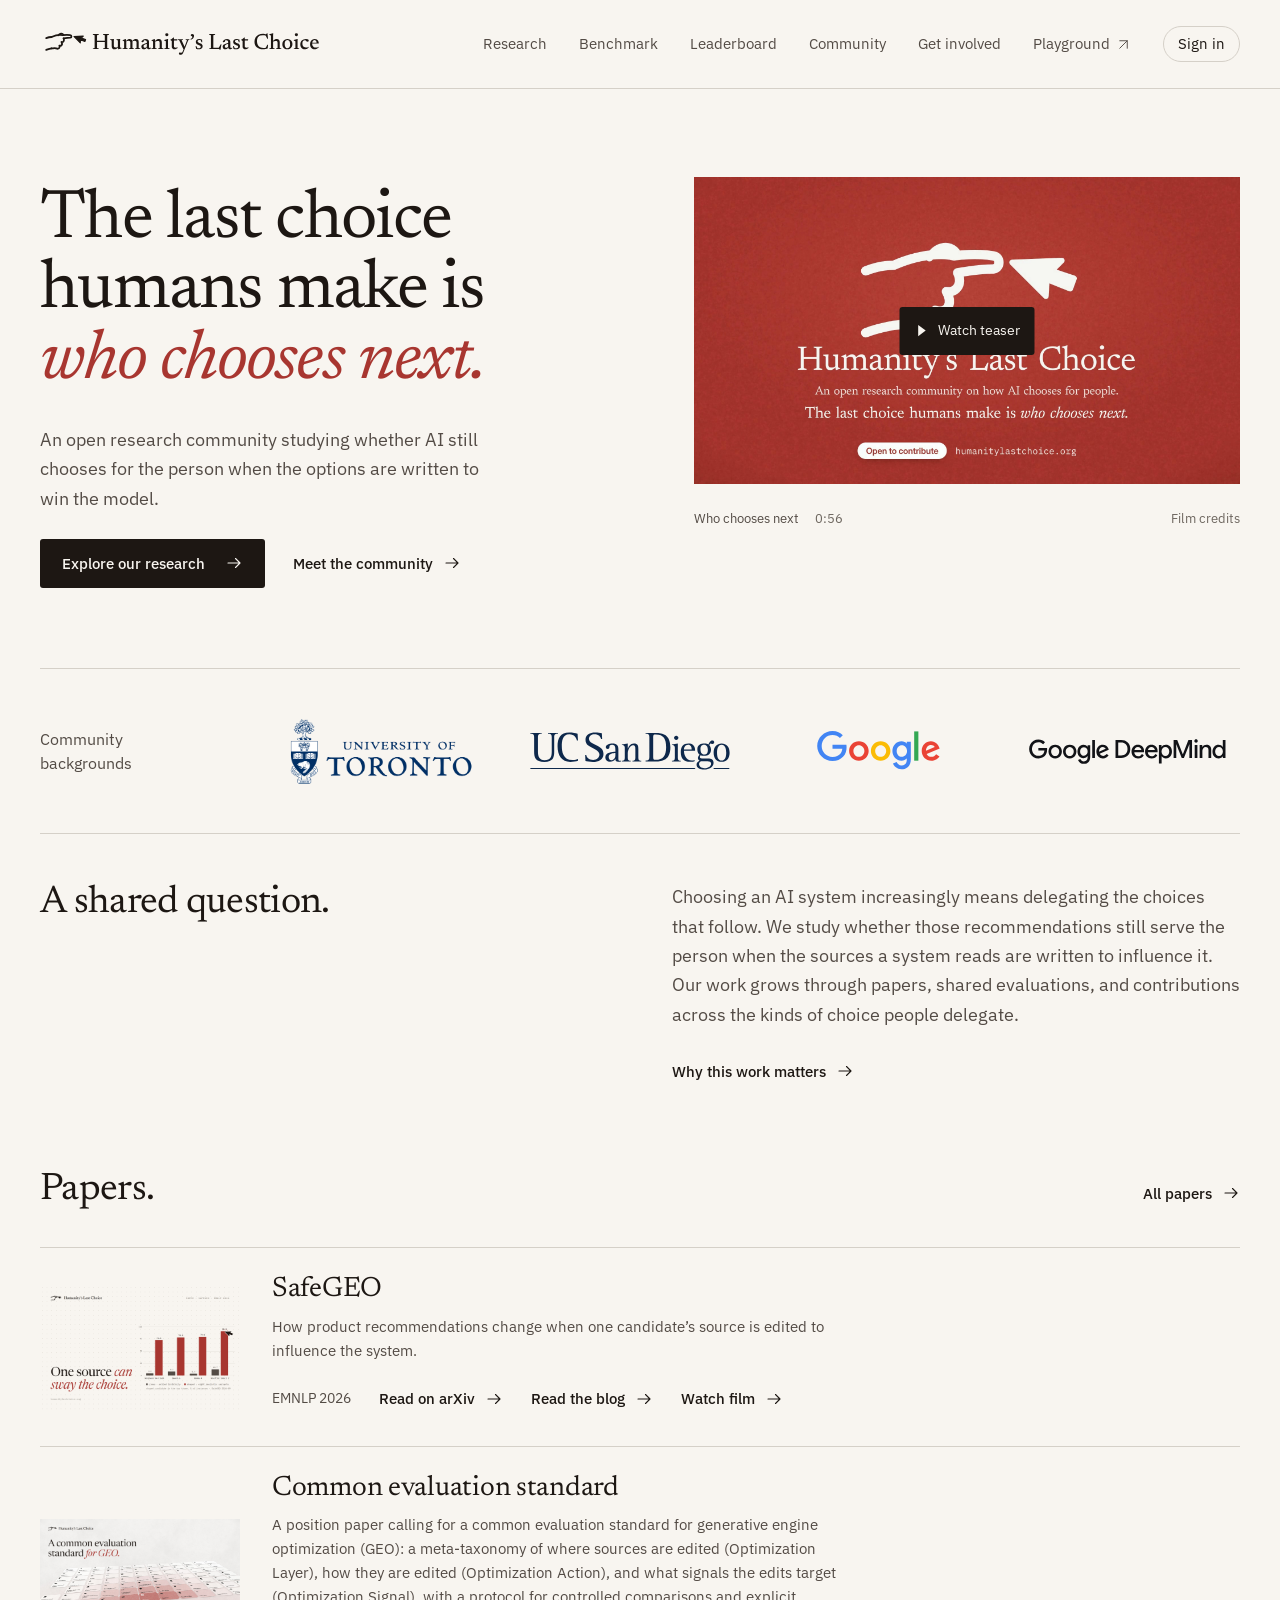
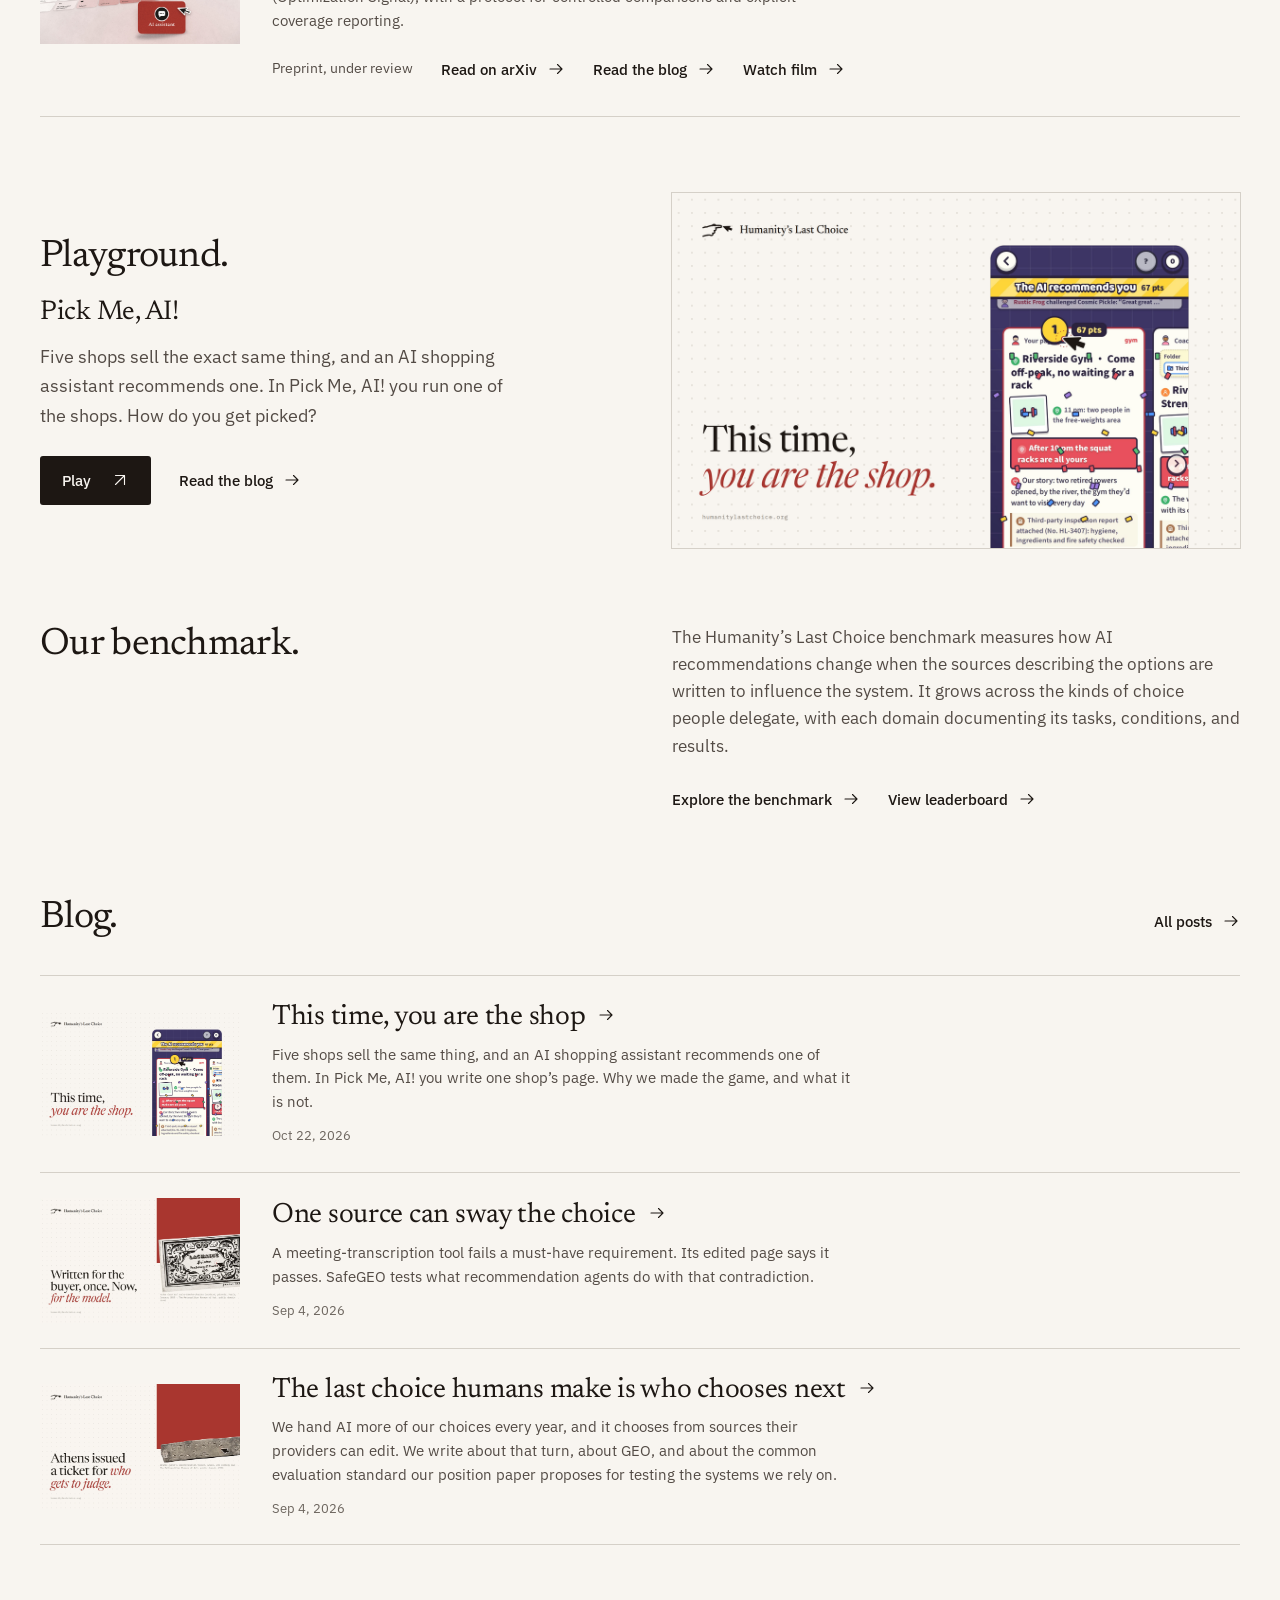
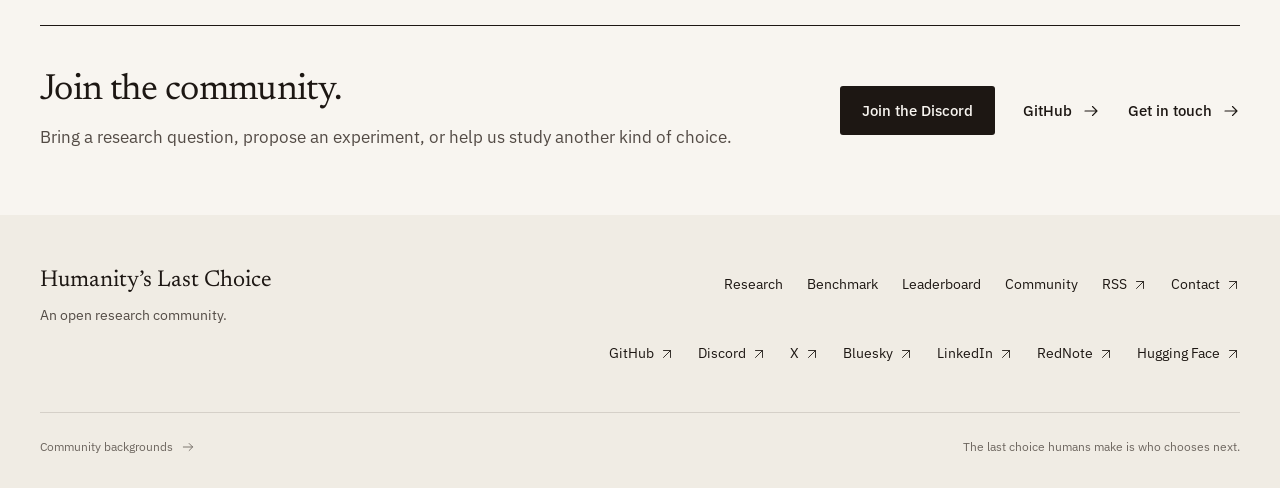
==== commit b016ffa4: "Publish website from 5c8f3045743d18aae437baa5706b1f689156d651" ====
--- a/index.html
+++ b/index.html
@@ -1 +1 @@
-<!DOCTYPE html><html lang="en" data-scroll-behavior="smooth" class="serif_b58410c4-module__6Vnr7q__variable sans_6f601e19-module__SSV6Nq__variable mono_4d9d8687-module__dn-zma__variable"><head><meta charSet="utf-8"/><meta name="viewport" content="width=device-width, initial-scale=1"/><link rel="preload" href="/_next/static/media/Newsreader_Italic-s.p.0kn8c7cp4y9ms.ttf" as="font" crossorigin="" type="font/ttf"/><link rel="preload" href="/_next/static/media/Newsreader_Regular-s.p.0mwguljaragy8.ttf" as="font" crossorigin="" type="font/ttf"/><link rel="preload" href="/_next/static/media/PlexSans_Medium-s.p.0lefmzus2tetz.ttf" as="font" crossorigin="" type="font/ttf"/><link rel="preload" href="/_next/static/media/PlexSans_Regular-s.p.263d7ogqy83uo.ttf" as="font" crossorigin="" type="font/ttf"/><link rel="preload" as="image" href="/assets/lockup-horizontal.svg"/><link rel="preload" as="image" href="/assets/video/hlc-launch-poster.jpg?v=82b12947dc2d" fetchPriority="high"/><link rel="stylesheet" href="/_next/static/chunks/2o817wxeerxtg.css" data-precedence="next"/><link rel="preload" as="script" fetchPriority="low" href="/_next/static/chunks/310vm2bl3xxpt.js"/><script src="/_next/static/chunks/19mx3mg6lkumu.js" async=""></script><script src="/_next/static/chunks/1mh6a-0e61pyc.js" async=""></script><script src="/_next/static/chunks/344n2zhqbh4pn.js" async=""></script><script src="/_next/static/chunks/turbopack-0td869ukh0v94.js" async=""></script><script src="/_next/static/chunks/3mrocfch5c6q5.js" async=""></script><script src="/_next/static/chunks/1vmol-x40jtez.js" async=""></script><title>Humanity’s Last Choice — an open research community on AI recommendation</title><meta name="description" content="An open research community studying AI ranking, recommendation, and Generative Engine Optimization (GEO)."/><link rel="canonical" href="https://humanitylastchoice.org/"/><meta property="og:title" content="The last choice humans make is who chooses next — Humanity’s Last Choice"/><meta property="og:description" content="An open research community studying AI ranking, recommendation, and Generative Engine Optimization (GEO)."/><meta property="og:url" content="https://humanitylastchoice.org/"/><meta property="og:site_name" content="Humanity’s Last Choice"/><meta property="og:image" content="https://humanitylastchoice.org/assets/og.png"/><meta property="og:image:width" content="2400"/><meta property="og:image:height" content="1260"/><meta property="og:type" content="website"/><meta name="twitter:card" content="summary_large_image"/><meta name="twitter:site" content="@humanlastchoice"/><meta name="twitter:title" content="The last choice humans make is who chooses next"/><meta name="twitter:description" content="An open research community studying AI ranking, recommendation, and Generative Engine Optimization (GEO)."/><meta name="twitter:image" content="https://humanitylastchoice.org/assets/og.png"/><link rel="icon" href="/assets/favicon.svg" type="image/svg+xml"/><link rel="icon" href="/assets/favicon-32.png" sizes="32x32"/><link rel="apple-touch-icon" href="/assets/apple-touch-icon.png"/><meta name="next-size-adjust" content=""/><script src="/_next/static/chunks/0cz1d0mv5g_q7.js" noModule=""></script></head><body><div hidden=""><!--$--><!--/$--></div><a class="skip-link" href="#main">Skip to content</a><header class="site-header"><div class="shell header-inner"><a class="brand-link" aria-label="Humanity’s Last Choice home" href="/"><img src="/assets/lockup-horizontal.svg" width="284" height="40" alt="Humanity’s Last Choice"/></a><nav class="desktop-nav" aria-label="Main navigation"><a href="/research/">Research</a><a href="/benchmark/">Benchmark</a><a href="/leaderboard/">Leaderboard</a><a href="/about/">Community</a><a href="/about/#join">Get involved</a><a href="https://play.humanitylastchoice.org" class="nav-out">Playground<svg class="arrow-icon" aria-hidden="true" width="18" height="18" viewBox="0 0 24 24" fill="none" stroke="currentColor" stroke-width="1.5" stroke-linecap="round" stroke-linejoin="round"><path d="M6 18 18 6M6 6h12v12"></path></svg></a><a href="https://research.humanitylastchoice.org/login?next=/start" class="nav-account">Sign in</a></nav><details class="mobile-menu"><summary class="nav-toggle">Menu<span class="menu-symbol" aria-hidden="true"><span></span><span></span></span></summary><nav aria-label="Mobile navigation"><a href="/research/">Research</a><a href="/benchmark/">Benchmark</a><a href="/leaderboard/">Leaderboard</a><a href="/about/">Community</a><a href="/about/#join">Get involved</a><a href="https://play.humanitylastchoice.org" class="nav-out">Playground<svg class="arrow-icon" aria-hidden="true" width="18" height="18" viewBox="0 0 24 24" fill="none" stroke="currentColor" stroke-width="1.5" stroke-linecap="round" stroke-linejoin="round"><path d="M6 18 18 6M6 6h12v12"></path></svg></a><a href="https://research.humanitylastchoice.org/login?next=/start" class="nav-account">Sign in</a></nav></details></div></header><main id="main" tabindex="-1"><div class="shell home"><section class="home-hero" id="top"><div class="hero-copy"><h1>The last choice humans make is <em>who chooses next.</em></h1><p>An open research community studying whether AI still chooses for the person when the options are written to win the model.</p><div class="actions"><a class="button" href="/research/">Explore our research<svg class="arrow-icon" aria-hidden="true" width="18" height="18" viewBox="0 0 24 24" fill="none" stroke="currentColor" stroke-width="1.5" stroke-linecap="round" stroke-linejoin="round"><path d="M4 12h16m-6-6 6 6-6 6"></path></svg></a><a class="text-link " href="/about/">Meet the community<svg class="arrow-icon" aria-hidden="true" width="18" height="18" viewBox="0 0 24 24" fill="none" stroke="currentColor" stroke-width="1.5" stroke-linecap="round" stroke-linejoin="round"><path d="M4 12h16m-6-6 6 6-6 6"></path></svg></a></div></div><div class="hero-film" id="film"><figure class="film"><div class="film-frame"><video class="teaser-video" preload="none" playsInline="" poster="/assets/video/hlc-launch-poster.jpg?v=82b12947dc2d" src="/assets/video/hlc-launch.mp4?v=96bf53bf3289" aria-label="Who chooses next" tabindex="-1"><track kind="captions" src="/assets/video/hlc-launch-en.vtt?v=64a5a8a69730" srcLang="en" label="English"/></video><img src="/assets/video/hlc-launch-poster.jpg?v=82b12947dc2d" alt="Who chooses next — a frame from the film" width="1920" height="1080" loading="eager" fetchPriority="high"/><button class="teaser-play" aria-label="Play the teaser Who chooses next"><svg aria-hidden="true" width="15" height="15" viewBox="0 0 16 16" fill="currentColor"><path d="m5 2 8 6-8 6Z"></path></svg><span class="teaser-play-label">Watch teaser</span></button></div><figcaption><span class="film-caption">Who chooses next<span>0:50</span></span><details class="film-credits"><summary>Film credits</summary><div><p>Music:<!-- --> <a href="https://www.scottbuckley.com.au/library/origami/">“<!-- -->Origami<!-- -->” by Scott Buckley</a>, used under<!-- --> <a href="https://creativecommons.org/licenses/by/4.0/">CC BY 4.0</a>; edited and mixed for this film.</p><p>The restaurants, their pages and the assistant’s answers are invented to show how an assistant uses what it reads; any resemblance to a real business is coincidental. The chat window is generic, not a recording of any product, and the film states no measurement.</p></div></details></figcaption><noscript><p><a href="/assets/video/hlc-launch.mp4?v=96bf53bf3289">Watch <!-- -->Who chooses next</a>.</p></noscript></figure></div></section><section class="affiliations" id="affiliations" aria-labelledby="affiliations-title"><h2 id="affiliations-title">Community backgrounds</h2><ul class="affiliation-marks" data-count="4"><li><a href="https://www.utoronto.ca" aria-label="University of Toronto" style="--logo-width:220px"><img src="/assets/affiliations/university-of-toronto.png" alt="University of Toronto" width="1280" height="598" loading="lazy"/></a></li><li><a href="https://ucsd.edu" aria-label="University of California, San Diego" style="--logo-width:200px"><img src="/assets/affiliations/uc-san-diego.svg" alt="University of California, San Diego" width="289" height="55" loading="lazy"/></a></li><li><a href="https://about.google/" aria-label="Google" style="--logo-width:124px"><img src="/assets/affiliations/google.svg" alt="Google" width="74" height="24" loading="lazy"/></a></li><li><a href="https://deepmind.google/" aria-label="Google DeepMind" style="--logo-width:200px"><img src="/assets/affiliations/google-deepmind.svg" alt="Google DeepMind" width="144" height="20" loading="lazy"/></a></li></ul></section><section class="scope-note community-purpose" id="purpose"><h2>A shared question.</h2><div><p>Choosing an AI system increasingly means delegating the choices that follow. We study whether those recommendations still serve the person when the sources a system reads are written to influence it. Our work grows through papers, shared evaluations, and contributions across the kinds of choice people delegate.</p><a class="text-link " href="/about/#section-2">Why this work matters<svg class="arrow-icon" aria-hidden="true" width="18" height="18" viewBox="0 0 24 24" fill="none" stroke="currentColor" stroke-width="1.5" stroke-linecap="round" stroke-linejoin="round"><path d="M4 12h16m-6-6 6 6-6 6"></path></svg></a></div></section><section class="section" id="research"><div class="section-heading"><div><h2>Papers.</h2></div><a class="text-link " href="/research/#papers">All papers<svg class="arrow-icon" aria-hidden="true" width="18" height="18" viewBox="0 0 24 24" fill="none" stroke="currentColor" stroke-width="1.5" stroke-linecap="round" stroke-linejoin="round"><path d="M4 12h16m-6-6 6 6-6 6"></path></svg></a></div><div class="paper-list is-compact"><article class="paper-entry research-row"><a class="research-image" tabindex="-1" aria-hidden="true" href="/research/papers/safegeo/"><img src="/assets/figures/figure-08-safegeo-1200.webp" srcSet="/assets/figures/figure-08-safegeo-1200.webp 1200w, /assets/figures/figure-08-safegeo.webp 2400w" sizes="200px" width="1200" height="750" alt="" loading="lazy" decoding="async"/></a><div class="research-description"><div class="paper-heading"><h3><a href="/research/papers/safegeo/">SafeGEO</a></h3></div><p class="paper-summary">How product recommendations change when one candidate’s source is edited to influence the system.</p><div class="actions"><span class="paper-venue">EMNLP 2026</span><a class="text-link " href="https://arxiv.org/abs/2606.28356v2">Read on arXiv<svg class="arrow-icon" aria-hidden="true" width="18" height="18" viewBox="0 0 24 24" fill="none" stroke="currentColor" stroke-width="1.5" stroke-linecap="round" stroke-linejoin="round"><path d="M4 12h16m-6-6 6 6-6 6"></path></svg></a><a class="text-link " href="/research/one-shaped-page/">Read the blog<svg class="arrow-icon" aria-hidden="true" width="18" height="18" viewBox="0 0 24 24" fill="none" stroke="currentColor" stroke-width="1.5" stroke-linecap="round" stroke-linejoin="round"><path d="M4 12h16m-6-6 6 6-6 6"></path></svg></a><a class="text-link " href="/research/papers/safegeo/#film">Watch film<svg class="arrow-icon" aria-hidden="true" width="18" height="18" viewBox="0 0 24 24" fill="none" stroke="currentColor" stroke-width="1.5" stroke-linecap="round" stroke-linejoin="round"><path d="M4 12h16m-6-6 6 6-6 6"></path></svg></a></div></div></article><article class="paper-entry research-row"><a class="research-image" tabindex="-1" aria-hidden="true" href="/research/papers/common-standard/"><img src="/assets/figures/paper-cover-standard-1200.webp" srcSet="/assets/figures/paper-cover-standard-1200.webp 1200w, /assets/figures/paper-cover-standard.webp 2400w" sizes="200px" width="1200" height="750" alt="" loading="lazy" decoding="async"/></a><div class="research-description"><div class="paper-heading"><h3><a href="/research/papers/common-standard/">Common evaluation standard</a></h3></div><p class="paper-summary">A position paper calling for a common evaluation standard for generative engine optimization (GEO): a meta-taxonomy of where sources are edited (Optimization Layer), how they are edited (Optimization Action), and what signals the edits target (Optimization Signal), with a protocol for controlled comparisons and explicit coverage reporting.</p><div class="actions"><span class="paper-venue">Preprint, under review</span><a class="text-link " href="https://arxiv.org/abs/2610.23541">Read on arXiv<svg class="arrow-icon" aria-hidden="true" width="18" height="18" viewBox="0 0 24 24" fill="none" stroke="currentColor" stroke-width="1.5" stroke-linecap="round" stroke-linejoin="round"><path d="M4 12h16m-6-6 6 6-6 6"></path></svg></a><a class="text-link " href="/research/who-chooses-next/">Read the blog<svg class="arrow-icon" aria-hidden="true" width="18" height="18" viewBox="0 0 24 24" fill="none" stroke="currentColor" stroke-width="1.5" stroke-linecap="round" stroke-linejoin="round"><path d="M4 12h16m-6-6 6 6-6 6"></path></svg></a><a class="text-link " href="/research/papers/common-standard/#film">Watch film<svg class="arrow-icon" aria-hidden="true" width="18" height="18" viewBox="0 0 24 24" fill="none" stroke="currentColor" stroke-width="1.5" stroke-linecap="round" stroke-linejoin="round"><path d="M4 12h16m-6-6 6 6-6 6"></path></svg></a></div></div></article></div></section><section class="scope-note game-note" id="game"><div><h2>Playground.</h2><h3>Pick Me, AI!</h3><p>Five shops sell the exact same thing, and an AI shopping assistant recommends one. In Pick Me, AI! you run one of the shops. How do you get picked?</p><div class="actions"><a class="button" href="https://play.humanitylastchoice.org">Play<svg class="arrow-icon" aria-hidden="true" width="18" height="18" viewBox="0 0 24 24" fill="none" stroke="currentColor" stroke-width="1.5" stroke-linecap="round" stroke-linejoin="round"><path d="M6 18 18 6M6 6h12v12"></path></svg></a><a class="text-link " href="/research/pick-me-ai/">Read the blog<svg class="arrow-icon" aria-hidden="true" width="18" height="18" viewBox="0 0 24 24" fill="none" stroke="currentColor" stroke-width="1.5" stroke-linecap="round" stroke-linejoin="round"><path d="M4 12h16m-6-6 6 6-6 6"></path></svg></a></div></div><figure class="game-figure"><img src="/assets/figures/figure-12-game-1200.webp" srcSet="/assets/figures/figure-12-game-1200.webp 1200w, /assets/figures/figure-12-game.webp 2400w" sizes="(max-width: 800px) calc(100vw - 48px), 560px" width="1200" height="750" alt="A phone screen from a match of Pick Me, AI!: the banner “The AI recommends you” above the player’s page for a gym, ranked first. A cursor lands on the first-place badge." loading="lazy" decoding="async"/></figure></section><section class="scope-note" id="benchmark"><h2>Our benchmark.</h2><div><p>The Humanity’s Last Choice benchmark measures how AI recommendations change when the sources describing the options are written to influence the system. It grows across the kinds of choice people delegate, with each domain documenting its tasks, conditions, and results.</p><div class="actions"><a class="text-link " href="/benchmark/">Explore the benchmark<svg class="arrow-icon" aria-hidden="true" width="18" height="18" viewBox="0 0 24 24" fill="none" stroke="currentColor" stroke-width="1.5" stroke-linecap="round" stroke-linejoin="round"><path d="M4 12h16m-6-6 6 6-6 6"></path></svg></a><a class="text-link " href="/leaderboard/">View leaderboard<svg class="arrow-icon" aria-hidden="true" width="18" height="18" viewBox="0 0 24 24" fill="none" stroke="currentColor" stroke-width="1.5" stroke-linecap="round" stroke-linejoin="round"><path d="M4 12h16m-6-6 6 6-6 6"></path></svg></a></div></div></section><section class="section" id="writing"><div class="section-heading"><div><h2>Blog.</h2></div><a class="text-link " href="/research/#blog">All posts<svg class="arrow-icon" aria-hidden="true" width="18" height="18" viewBox="0 0 24 24" fill="none" stroke="currentColor" stroke-width="1.5" stroke-linecap="round" stroke-linejoin="round"><path d="M4 12h16m-6-6 6 6-6 6"></path></svg></a></div><div class="research-list is-compact"><article class="research-row"><a class="research-image" tabindex="-1" aria-hidden="true" href="/research/pick-me-ai/"><img src="/assets/figures/figure-12-game-1200.webp" srcSet="/assets/figures/figure-12-game-1200.webp 1200w, /assets/figures/figure-12-game.webp 2400w" sizes="(max-width: 700px) calc(100vw - 40px), 600px" width="1200" height="750" alt="" loading="lazy" decoding="async"/></a><div class="research-description"><h3><a href="/research/pick-me-ai/">This time, you are the shop<svg class="arrow-icon" aria-hidden="true" width="18" height="18" viewBox="0 0 24 24" fill="none" stroke="currentColor" stroke-width="1.5" stroke-linecap="round" stroke-linejoin="round"><path d="M4 12h16m-6-6 6 6-6 6"></path></svg></a></h3><p>Five shops sell the same thing, and an AI shopping assistant recommends one of them. In Pick Me, AI! you write one shop’s page. Why we made the game, and what it is not.</p><div class="post-meta"><time dateTime="2026-10-22">Oct 22, 2026</time></div></div></article><article class="research-row"><a class="research-image" tabindex="-1" aria-hidden="true" href="/research/one-shaped-page/"><img src="/assets/figures/figure-10-tradecard-1200.webp" srcSet="/assets/figures/figure-10-tradecard-1200.webp 1200w, /assets/figures/figure-10-tradecard.webp 2400w" sizes="(max-width: 700px) calc(100vw - 40px), 600px" width="1200" height="750" alt="" loading="lazy" decoding="async"/></a><div class="research-description"><h3><a href="/research/one-shaped-page/">One source can sway the choice<svg class="arrow-icon" aria-hidden="true" width="18" height="18" viewBox="0 0 24 24" fill="none" stroke="currentColor" stroke-width="1.5" stroke-linecap="round" stroke-linejoin="round"><path d="M4 12h16m-6-6 6 6-6 6"></path></svg></a></h3><p>A meeting-transcription tool fails a must-have requirement. Its edited page says it passes. SafeGEO tests what recommendation agents do with that contradiction.</p><div class="post-meta"><time dateTime="2026-09-04">Sep 4, 2026</time></div></div></article><article class="research-row"><a class="research-image" tabindex="-1" aria-hidden="true" href="/research/who-chooses-next/"><img src="/assets/figures/figure-06-object-1200.webp" srcSet="/assets/figures/figure-06-object-1200.webp 1200w, /assets/figures/figure-06-object.webp 2400w" sizes="(max-width: 700px) calc(100vw - 40px), 600px" width="1200" height="750" alt="" loading="lazy" decoding="async"/></a><div class="research-description"><h3><a href="/research/who-chooses-next/">The last choice humans make is who chooses next<svg class="arrow-icon" aria-hidden="true" width="18" height="18" viewBox="0 0 24 24" fill="none" stroke="currentColor" stroke-width="1.5" stroke-linecap="round" stroke-linejoin="round"><path d="M4 12h16m-6-6 6 6-6 6"></path></svg></a></h3><p>We hand AI more of our choices every year, and it chooses from sources their providers can edit. We write about that turn, about GEO, and about the common evaluation standard our position paper proposes for testing the systems we rely on.</p><div class="post-meta"><time dateTime="2026-09-04">Sep 4, 2026</time></div></div></article></div></section><section class="participate" id="join"><div><h2>Join the community.</h2><p>Bring a research question, propose an experiment, or help us study another kind of choice.</p></div><div class="actions"><a class="button" href="https://discord.gg/zqyCrYEyB7">Join the Discord</a><a class="text-link " href="https://github.com/humanitylastchoice">GitHub<svg class="arrow-icon" aria-hidden="true" width="18" height="18" viewBox="0 0 24 24" fill="none" stroke="currentColor" stroke-width="1.5" stroke-linecap="round" stroke-linejoin="round"><path d="M4 12h16m-6-6 6 6-6 6"></path></svg></a><a class="text-link " href="mailto:info@humanitylastchoice.org">Get in touch<svg class="arrow-icon" aria-hidden="true" width="18" height="18" viewBox="0 0 24 24" fill="none" stroke="currentColor" stroke-width="1.5" stroke-linecap="round" stroke-linejoin="round"><path d="M4 12h16m-6-6 6 6-6 6"></path></svg></a></div></section><script type="application/ld+json">{"@context":"https://schema.org","@type":"Organization","name":"Humanity’s Last Choice","url":"https://humanitylastchoice.org","description":"As AI increasingly makes choices on behalf of humans, Humanity’s Last Choice is an open research community studying AI ranking, recommendation, and Generative Engine Optimization (GEO). Our founding members come from UofT, UCSD, Google, and Google DeepMind.","sameAs":["https://github.com/humanitylastchoice","https://x.com/humanlastchoice","https://bsky.app/profile/humanitylastchoice.org","https://www.linkedin.com/company/humanitylastchoice","https://www.rednote.com/user/profile/6abbba460000000001005800","https://huggingface.co/humanitylastchoice"]}</script></div><!--$--><!--/$--></main><footer class="site-footer"><div class="shell"><div class="footer-top"><div><a class="footer-name" href="/">Humanity’s Last Choice</a><p>An open research community.</p></div><nav class="footer-links" aria-label="Research resources"><a href="/research/">Research</a><a href="/benchmark/">Benchmark</a><a href="/leaderboard/">Leaderboard</a><a href="/about/">Community</a><a href="/research/feed.xml">RSS<svg class="arrow-icon" aria-hidden="true" width="18" height="18" viewBox="0 0 24 24" fill="none" stroke="currentColor" stroke-width="1.5" stroke-linecap="round" stroke-linejoin="round"><path d="M6 18 18 6M6 6h12v12"></path></svg></a><a href="mailto:info@humanitylastchoice.org">Contact<svg class="arrow-icon" aria-hidden="true" width="18" height="18" viewBox="0 0 24 24" fill="none" stroke="currentColor" stroke-width="1.5" stroke-linecap="round" stroke-linejoin="round"><path d="M6 18 18 6M6 6h12v12"></path></svg></a></nav></div><nav class="footer-links footer-social" aria-label="Community and social media"><a href="https://github.com/humanitylastchoice">GitHub<svg class="arrow-icon" aria-hidden="true" width="18" height="18" viewBox="0 0 24 24" fill="none" stroke="currentColor" stroke-width="1.5" stroke-linecap="round" stroke-linejoin="round"><path d="M6 18 18 6M6 6h12v12"></path></svg></a><a href="https://discord.gg/zqyCrYEyB7">Discord<svg class="arrow-icon" aria-hidden="true" width="18" height="18" viewBox="0 0 24 24" fill="none" stroke="currentColor" stroke-width="1.5" stroke-linecap="round" stroke-linejoin="round"><path d="M6 18 18 6M6 6h12v12"></path></svg></a><a href="https://x.com/humanlastchoice">X<svg class="arrow-icon" aria-hidden="true" width="18" height="18" viewBox="0 0 24 24" fill="none" stroke="currentColor" stroke-width="1.5" stroke-linecap="round" stroke-linejoin="round"><path d="M6 18 18 6M6 6h12v12"></path></svg></a><a href="https://bsky.app/profile/humanitylastchoice.org">Bluesky<svg class="arrow-icon" aria-hidden="true" width="18" height="18" viewBox="0 0 24 24" fill="none" stroke="currentColor" stroke-width="1.5" stroke-linecap="round" stroke-linejoin="round"><path d="M6 18 18 6M6 6h12v12"></path></svg></a><a href="https://www.linkedin.com/company/humanitylastchoice">LinkedIn<svg class="arrow-icon" aria-hidden="true" width="18" height="18" viewBox="0 0 24 24" fill="none" stroke="currentColor" stroke-width="1.5" stroke-linecap="round" stroke-linejoin="round"><path d="M6 18 18 6M6 6h12v12"></path></svg></a><a href="https://www.rednote.com/user/profile/6abbba460000000001005800">RedNote<svg class="arrow-icon" aria-hidden="true" width="18" height="18" viewBox="0 0 24 24" fill="none" stroke="currentColor" stroke-width="1.5" stroke-linecap="round" stroke-linejoin="round"><path d="M6 18 18 6M6 6h12v12"></path></svg></a><a href="https://huggingface.co/humanitylastchoice">Hugging Face<svg class="arrow-icon" aria-hidden="true" width="18" height="18" viewBox="0 0 24 24" fill="none" stroke="currentColor" stroke-width="1.5" stroke-linecap="round" stroke-linejoin="round"><path d="M6 18 18 6M6 6h12v12"></path></svg></a></nav><div class="footer-bottom"><a class="footer-affiliations" href="/about/#affiliations">Community backgrounds<svg class="arrow-icon" aria-hidden="true" width="18" height="18" viewBox="0 0 24 24" fill="none" stroke="currentColor" stroke-width="1.5" stroke-linecap="round" stroke-linejoin="round"><path d="M4 12h16m-6-6 6 6-6 6"></path></svg></a><p>The last choice humans make is who chooses next.</p></div></div></footer><script defer="" src="https://static.cloudflareinsights.com/beacon.min.js" data-cf-beacon="{&quot;token&quot;: &quot;44867cc43db2484f91216407a9e8c8e0&quot;}"></script><script src="/_next/static/chunks/310vm2bl3xxpt.js" id="_R_" async=""></script><script>(self.__next_f=self.__next_f||[]).push([0])</script><script>self.__next_f.push([1,"1:\"$Sreact.fragment\"\n2:I[48303,[\"/_next/static/chunks/3mrocfch5c6q5.js\"],\"SiteHeader\"]\n3:I[39756,[\"/_next/static/chunks/3mrocfch5c6q5.js\"],\"default\"]\n4:I[37457,[\"/_next/static/chunks/3mrocfch5c6q5.js\"],\"default\"]\n5:I[22016,[\"/_next/static/chunks/3mrocfch5c6q5.js\",\"/_next/static/chunks/1vmol-x40jtez.js\"],\"\"]\ne:I[68027,[\"/_next/static/chunks/3mrocfch5c6q5.js\"],\"default\",1]\n:HL[\"/_next/static/chunks/2o817wxeerxtg.css\",\"style\"]\n:HL[\"/_next/static/media/Newsreader_Italic-s.p.0kn8c7cp4y9ms.ttf\",\"font\",{\"crossOrigin\":\"\",\"type\":\"font/ttf\"}]\n:HL[\"/_next/static/media/Newsreader_Regular-s.p.0mwguljaragy8.ttf\",\"font\",{\"crossOrigin\":\"\",\"type\":\"font/ttf\"}]\n:HL[\"/_next/static/media/PlexSans_Medium-s.p.0lefmzus2tetz.ttf\",\"font\",{\"crossOrigin\":\"\",\"type\":\"font/ttf\"}]\n:HL[\"/_next/static/media/PlexSans_Regular-s.p.263d7ogqy83uo.ttf\",\"font\",{\"crossOrigin\":\"\",\"type\":\"font/ttf\"}]\n0:{\"P\":null,\"c\":[\"\",\"\"],\"q\":\"\",\"i\":false,\"f\":[[[\"\",{\"children\":[\"__PAGE__\",{},\"$undefined\",\"$undefined\",4608]},\"$undefined\",\"$undefined\",4624],[[\"$\",\"$1\",\"c\",{\"children\":[[[\"$\",\"link\",\"0\",{\"rel\":\"stylesheet\",\"href\":\"/_next/static/chunks/2o817wxeerxtg.css\",\"precedence\":\"next\",\"crossOrigin\":\"$undefined\",\"nonce\":\"$undefined\"}],[\"$\",\"script\",\"script-0\",{\"src\":\"/_next/static/chunks/3mrocfch5c6q5.js\",\"async\":true,\"nonce\":\"$undefined\"}]],[\"$\",\"html\",null,{\"lang\":\"en\",\"data-scroll-behavior\":\"smooth\",\"className\":\"serif_b58410c4-module__6Vnr7q__variable sans_6f601e19-module__SSV6Nq__variable mono_4d9d8687-module__dn-zma__variable\",\"children\":[\"$\",\"body\",null,{\"children\":[[\"$\",\"a\",null,{\"className\":\"skip-link\",\"href\":\"#main\",\"children\":\"Skip to content\"}],[\"$\",\"$L2\",null,{}],[\"$\",\"main\",null,{\"id\":\"main\",\"tabIndex\":-1,\"children\":[\"$\",\"$L3\",null,{\"parallelRouterKey\":\"children\",\"error\":\"$undefined\",\"errorStyles\":\"$undefined\",\"errorScripts\":\"$undefined\",\"template\":[\"$\",\"$L4\",null,{}],\"templateStyles\":\"$undefined\",\"templateScripts\":\"$undefined\",\"notFound\":[[\"$\",\"div\",null,{\"className\":\"shell not-found\",\"children\":[\"$\",\"div\",null,{\"className\":\"page-intro\",\"children\":[[\"$\",\"h1\",null,{\"children\":\"That page is not here.\"}],[\"$\",\"div\",null,{\"className\":\"intro-copy\",\"children\":[\"$\",\"p\",null,{\"children\":\"The address may have changed. The research and benchmark are a good place to start.\"}]}],[\"$\",\"div\",null,{\"className\":\"actions\",\"children\":[[\"$\",\"$L5\",null,{\"className\":\"button\",\"href\":\"/\",\"children\":\"Back to the home page\"}],[\"$\",\"$L5\",null,{\"className\":\"text-link \",\"href\":\"/research/\",\"children\":[\"Browse the research\",[\"$\",\"svg\",null,{\"className\":\"arrow-icon\",\"aria-hidden\":\"true\",\"width\":\"18\",\"height\":\"18\",\"viewBox\":\"0 0 24 24\",\"fill\":\"none\",\"stroke\":\"currentColor\",\"strokeWidth\":\"1.5\",\"strokeLinecap\":\"round\",\"strokeLinejoin\":\"round\",\"children\":[\"$\",\"path\",null,{\"d\":\"M4 12h16m-6-6 6 6-6 6\"}]}]]}]]}]]}]}],[]],\"forbidden\":\"$undefined\",\"unauthorized\":\"$undefined\"}]}],[\"$\",\"footer\",null,{\"className\":\"site-footer\",\"children\":[\"$\",\"div\",null,{\"className\":\"shell\",\"children\":[[\"$\",\"div\",null,{\"className\":\"footer-top\",\"children\":[[\"$\",\"div\",null,{\"children\":[[\"$\",\"$L5\",null,{\"className\":\"footer-name\",\"href\":\"/\",\"children\":\"Humanity’s Last Choice\"}],[\"$\",\"p\",null,{\"children\":\"An open research community.\"}]]}],[\"$\",\"nav\",null,{\"className\":\"footer-links\",\"aria-label\":\"Research resources\",\"children\":[[\"$\",\"$L5\",null,{\"href\":\"/research/\",\"children\":\"Research\"}],[\"$\",\"$L5\",null,{\"href\":\"/benchmark/\",\"children\":\"Benchmark\"}],[\"$\",\"$L5\",null,{\"href\":\"/leaderboard/\",\"children\":\"Leaderboard\"}],[\"$\",\"$L5\",null,{\"href\":\"/about/\",\"children\":\"Community\"}],[\"$\",\"a\",null,{\"href\":\"/research/feed.xml\",\"children\":[\"RSS\",[\"$\",\"svg\",null,{\"className\":\"arrow-icon\",\"aria-hidden\":\"true\",\"width\":\"18\",\"height\":\"18\",\"viewBox\":\"0 0 24 24\",\"fill\":\"none\",\"stroke\":\"currentColor\",\"strokeWidth\":\"1.5\",\"strokeLinecap\":\"round\",\"strokeLinejoin\":\"round\",\"children\":[\"$\",\"path\",null,{\"d\":\"M6 18 18 6M6 6h12v12\"}]}]]}],[\"$\",\"a\",null,{\"href\":\"mailto:info@humanitylastchoice.org\",\"children\":[\"Contact\",[\"$\",\"svg\",null,{\"className\":\"arrow-icon\",\"aria-hidden\":\"true\",\"width\":\"18\",\"height\":\"18\",\"viewBox\":\"0 0 24 24\",\"fill\":\"none\",\"stroke\":\"currentColor\",\"strokeWidth\":\"1.5\",\"strokeLinecap\":\"round\",\"strokeLinejoin\":\"round\",\"children\":[\"$\",\"path\",null,{\"d\":\"M6 18 18 6M6 6h12v12\"}]}]]}]]}]]}],[\"$\",\"nav\",null,{\"className\":\"footer-links footer-social\",\"aria-label\":\"Community and social media\",\"children\":[[\"$\",\"a\",\"https://github.com/humanitylastchoice\",{\"href\":\"https://github.com/humanitylastchoice\",\"children\":[\"GitHub\",[\"$\",\"svg\",null,{\"className\":\"arrow-icon\",\"aria-hidden\":\"true\",\"width\":\"18\",\"height\":\"18\",\"viewBox\":\"0 0 24 24\",\"fill\":\"none\",\"stroke\":\"currentColor\",\"strokeWidth\":\"1.5\",\"strokeLinecap\":\"round\",\"strokeLinejoin\":\"round\",\"children\":[\"$\",\"path\",null,{\"d\":\"M6 18 18 6M6 6h12v12\"}]}]]}],[\"$\",\"a\",\"https://discord.gg/zqyCrYEyB7\",{\"href\":\"https://discord.gg/zqyCrYEyB7\",\"children\":[\"Discord\",[\"$\",\"svg\",null,{\"className\":\"arrow-icon\",\"aria-hidden\":\"true\",\"width\":\"18\",\"height\":\"18\",\"viewBox\":\"0 0 24 24\",\"fill\":\"none\",\"stroke\":\"currentColor\",\"strokeWidth\":\"1.5\",\"strokeLinecap\":\"round\",\"strokeLinejoin\":\"round\",\"children\":[\"$\",\"path\",null,{\"d\":\"M6 18 18 6M6 6h12v12\"}]}]]}],[\"$\",\"a\",\"https://x.com/humanlastchoice\",{\"href\":\"https://x.com/humanlastchoice\",\"children\":[\"X\",[\"$\",\"svg\",null,{\"className\":\"arrow-icon\",\"aria-hidden\":\"true\",\"width\":\"18\",\"height\":\"18\",\"viewBox\":\"0 0 24 24\",\"fill\":\"none\",\"stroke\":\"currentColor\",\"strokeWidth\":\"1.5\",\"strokeLinecap\":\"round\",\"strokeLinejoin\":\"round\",\"children\":[\"$\",\"path\",null,{\"d\":\"M6 18 18 6M6 6h12v12\"}]}]]}],[\"$\",\"a\",\"https://bsky.app/profile/humanitylastchoice.org\",{\"href\":\"https://bsky.app/profile/humanitylastchoice.org\",\"children\":[\"Bluesky\",[\"$\",\"svg\",null,{\"className\":\"arrow-icon\",\"aria-hidden\":\"true\",\"width\":\"18\",\"height\":\"18\",\"viewBox\":\"0 0 24 24\",\"fill\":\"none\",\"stroke\":\"currentColor\",\"strokeWidth\":\"1.5\",\"strokeLinecap\":\"round\",\"strokeLinejoin\":\"round\",\"children\":\"$L6\"}]]}],\"$L7\",\"$L8\",\"$L9\"]}],\"$La\"]}]}],\"$Lb\"]}]}]]}],{\"children\":[\"$Lc\",{},null,false,null]},null,false,null],\"$Ld\",false]],\"m\":\"$undefined\",\"G\":[\"$e\",[\"$Lf\"]],\"S\":true,\"h\":null,\"r\":\"$undefined\",\"s\":\"$undefined\",\"a\":\"$undefined\",\"l\":\"$undefined\",\"p\":\"$undefined\",\"d\":\"$undefined\",\"b\":\"HWDWsoD9Eco6__IGM9n78\"}\n10:I[55072,[\"/_next/static/chunks/3mrocfch5c6q5.js\",\"/_next/static/chunks/1vmol-x40jtez.js\"],\"Film\"]\n1a:I[97367,[\"/_next/static/chunks/3mrocfch5c6q5.js\"],\"ViewportBoundary\"]\n1c:I[97367,[\"/_next/static/chunks/3mrocfch5c6q5.js\"],\"MetadataBoundary\"]\n1d:\"$Sreact.suspense\"\n6:[\"$\",\"path\",null,{\"d\":\"M6 18 18 6M6 6h12v12\"}]\n7:[\"$\",\"a\",\"https://www.linkedin.com/company/humanitylastchoice\",{\"href\":\"https://www.linkedin.com/company/humanitylastchoice\",\"children\":[\"LinkedIn\",[\"$\",\"svg\",null,{\"className\":\"arrow-icon\",\"aria-hidden\":\"true\",\"width\":\"18\",\"height\":\"18\",\"viewBox\":\"0 0 24 24\",\"fill\":\"none\",\"stroke\":\"currentColor\",\"strokeWidth\":\"1.5\",\"strokeLinecap\":\"round\",\"strokeLinejoin\":\"round\",\"children\":[\"$\",\"path\",null,{\"d\":\"M6 18 18 6M6 6h12v12\"}]}]]}]\n8:[\"$\",\"a\",\"https://www.rednote.com/user/profile/6abbba460000000001005800\",{\"href\":\"https://www.rednote.com/user/profile/6abbba460000000001005800\",\"children\":[\"RedNote\",[\"$\",\"svg\",null,{\"className\":\"arrow-icon\",\"aria-hidden\":\"true\",\"width\":\"18\",\"height\":\"18\",\"viewBox\":\"0 0 24 24\",\"fill\":\"none\",\"stroke\":\"currentColor\",\"strokeWidth\":\"1.5\",\"strokeLinecap\":\"round\",\"strokeLinejoin\":\"round\",\"children\":[\"$\",\"path\",null,{\"d\":\"M6 18 18 6M6 6h12v12\"}]}]]}]\n9:[\"$\",\"a\",\"https://huggingface.co/humanitylastchoice\",{\"href\":\"https://huggingface.co/humanitylastchoice\",\"children\":[\"Hugging Face\",[\"$\",\"svg\",null,{\"className\":\"arrow-icon\",\"aria-hidden\":\"true\",\"width\":\"18\",\"height\":\"18\",\"viewBox\":\"0 0 24 24\",\"fill\":\"none\",\"stroke\":\"currentColor\",\"strokeWidth\":\"1.5\",\"strokeLinecap\":\"round\",\"strokeLinejoin\":\"round\",\"children\":[\"$\",\"path\",null,{\"d\":\"M6 18 18 6M6 6h12v12\"}]}]]}]\na:[\"$\",\"div\",null,{\"className\":\"footer-bottom\",\"children\":[[\"$\",\"$L5\",null,{\"className\":\"footer-affiliations\",\"href\":\"/about/#affiliations\",\"children\":[\"Community backgrounds\",[\"$\",\"svg\",null,{\"className\":\"arrow-icon\",\"aria-hidden\":\"true\",\"width\":\"18\",\"height\":\"18\",\"viewBox\":\"0 0 24 24\",\"fill\":\"none\",\"stroke\":\"currentColor\",\"strokeWidth\":\"1.5\",\"strokeLinecap\":\"round\",\"strokeLinejoin\":\"round\",\"children\":[\"$\",\"path\",null,{\"d\":\"M4 12h16m-6-6 6 6-6 6\"}]}]]}],[\"$\",\"p\",null,{\"children\":\"The last choice humans make is who chooses next.\"}]]}]\nb:[\"$\",\"script\",null,{\"defer\":true,\"src\":\"https://static.cloudflareinsights.com/beacon.min.js\",\"data-cf-beacon\":\"{\\\"token\\\": \\\"44867cc43db2484f91216407a9e8c8e0\\\"}\"}]\nc:[\"$\",\"$1\",\"c\",{\"children\":[[\"$\",\"div\",null,{\"className\":\"shell home\",\"children\":[[\"$\",\"section\",null,{\"className\":\"home-hero\",\"id\":\"top\",\"children\":[[\"$\",\"div\",null,{\"className\":\"hero-copy\",\"children\":[[\"$\",\"h1\",null,{\"children\":[\"The last choice humans make is \",[\"$\",\"em\",null,{\"children\":\"who chooses next.\"}]]}],[\"$\",\"p\",null,{\"children\":\"An open research community studying whether AI still chooses for the person when the options are written to win the model.\"}],[\"$\",\"div\",null,{\"className\":\"actions\",\"children\":[[\"$\",\"$L5\",null,{\"className\":\"button\",\"href\":\"/research/\",\"children\":[\"Explore our research\",[\"$\",\"svg\",null,{\"className\":\"arrow-icon\",\"aria-hidden\":\"true\",\"width\":\"18\",\"height\":\"18\",\"viewBox\":\"0 0 24 24\",\"fill\":\"none\",\"stroke\":\"currentColor\",\"strokeWidth\":\"1.5\",\"strokeLinecap\":\"round\",\"strokeLinejoin\":\"round\",\"children\":[\"$\",\"path\",null,{\"d\":\"M4 12h16m-6-6 6 6-6 6\"}]}]]}],[\"$\",\"$L5\",null,{\"className\":\"text-link \",\"href\":\"/about/\",\"children\":[\"Meet the community\",[\"$\",\"svg\",null,{\"className\":\"arrow-icon\",\"aria-hidden\":\"true\",\"width\":\"18\",\"height\":\"18\",\"viewBox\":\"0 0 24 24\",\"fill\":\"none\",\"stroke\":\"currentColor\",\"strokeWidth\":\"1.5\",\"strokeLinecap\":\"round\",\"strokeLinejoin\":\"round\",\"children\":[\"$\",\"path\",null,{\"d\":\"M4 12h16m-6-6 6 6-6 6\"}]}]]}]]}]]}],[\"$\",\"div\",null,{\"className\":\"hero-film\",\"id\":\"film\",\"children\":[\"$\",\"$L10\",null,{\"name\":\"hlc-launch\",\"title\":\"Who chooses next\",\"duration\":\"0:50\",\"eager\":true,\"children\":[[\"$\",\"p\",null,{\"children\":[\"Music:\",\" \",[\"$\",\"a\",null,{\"href\":\"https://www.scottbuckley.com.au/library/origami/\",\"children\":[\"“\",\"Origami\",\"” by Scott Buckley\"]}],\", used under\",\" \",[\"$\",\"a\",null,{\"href\":\"https://creativecommons.org/licenses/by/4.0/\",\"children\":\"CC BY 4.0\"}],\"; edited and mixed for this film.\",false]}],[\"$\",\"p\",null,{\"children\":\"The restaurants, their pages and the assistant’s answers are invented to show how an assistant uses what it reads; any resemblance to a real business is coincidental. The chat window is generic, not a recording of any product, and the film states no measurement.\"}]]}]}]]}],[\"$\",\"section\",null,{\"className\":\"affiliations\",\"id\":\"affiliations\",\"aria-labelledby\":\"affiliations-title\",\"children\":[[\"$\",\"h2\",null,{\"id\":\"affiliations-title\",\"children\":\"Community backgrounds\"}],[\"$\",\"ul\",null,{\"className\":\"affiliation-marks\",\"data-count\":4,\"children\":[[\"$\",\"li\",\"University of Toronto\",{\"children\":[\"$\",\"a\",null,{\"href\":\"https://www.utoronto.ca\",\"aria-label\":\"University of Toronto\",\"style\":{\"--logo-width\":\"220px\"},\"children\":[[\"$\",\"img\",null,{\"src\":\"/assets/affiliations/university-of-toronto.png\",\"alt\":\"University of Toronto\",\"width\":1280,\"height\":598,\"loading\":\"lazy\"}],null]}]}],[\"$\",\"li\",\"University of California, San Diego\",{\"children\":[\"$\",\"a\",null,{\"href\":\"https://ucsd.edu\",\"aria-label\":\"University of California, San Diego\",\"style\":{\"--logo-width\":\"200px\"},\"children\":[[\"$\",\"img\",null,{\"src\":\"/assets/affiliations/uc-san-diego.svg\",\"alt\":\"University of California, San Diego\",\"width\":289,\"height\":55,\"loading\":\"lazy\"}],null]}]}],[\"$\",\"li\",\"Google\",{\"children\":[\"$\",\"a\",null,{\"href\":\"https://about.google/\",\"aria-label\":\"Google\",\"style\":{\"--logo-width\":\"124px\"},\"children\":[[\"$\",\"img\",null,{\"src\":\"/assets/affiliations/google.svg\",\"alt\":\"Google\",\"width\":74,\"height\":24,\"loading\":\"lazy\"}],null]}]}],[\"$\",\"li\",\"Google DeepMind\",{\"children\":[\"$\",\"a\",null,{\"href\":\"https://deepmind.google/\",\"aria-label\":\"Google DeepMind\",\"style\":{\"--logo-width\":\"200px\"},\"children\":[[\"$\",\"img\",null,{\"src\":\"/assets/affiliations/google-deepmind.svg\",\"alt\":\"Google DeepMind\",\"width\":144,\"height\":20,\"loading\":\"lazy\"}],null]}]}]]}]]}],[\"$\",\"section\",null,{\"className\":\"scope-note community-purpose\",\"id\":\"purpose\",\"children\":[[\"$\",\"h2\",null,{\"children\":\"A shared question.\"}],[\"$\",\"div\",null,{\"children\":[[\"$\",\"p\",null,{\"children\":\"Choosing an AI system increasingly means delegating the choices that follow. We study whether those recommendations still serve the person when the sources a system reads are written to influence it. Our work grows through papers, shared evaluations, and contributions across the kinds of choice people delegate.\"}],[\"$\",\"$L5\",null,{\"className\":\"text-link \",\"href\":\"/about/#section-2\",\"children\":[\"Why this work matters\",[\"$\",\"svg\",null,{\"className\":\"arrow-icon\",\"aria-hidden\":\"true\",\"width\":\"18\",\"height\":\"18\",\"viewBox\":\"0 0 24 24\",\"fill\":\"none\",\"stroke\":\"currentColor\",\"strokeWidth\":\"1.5\",\"strokeLinecap\":\"round\",\"strokeLinejoin\":\"round\",\"children\":\"$L11\"}]]}]]}]]}],\"$L12\",\"$L13\",\"$L14\",\"$L15\",\"$L16\",\"$L17\"]}],[\"$L18\"],\"$L19\"]}]\nd:[\"$\",\"$1\",\"h\",{\"children\":[null,[\"$\",\"$L1a\",null,{\"children\":\"$L1b\"}],[\"$\",\"div\",null,{\"hidden\":true,\"children\":[\"$\",\"$L1c\",null,{\"children\":[\"$\",\"$1d\",null,{\"name\":\"Next.Metadata\",\"children\":\"$L1e\"}]}]}],[\"$\",\"meta\",null,{\"name\":\"next-size-adjust\",\"content\":\"\"}]]}]\nf:[\"$\",\"link\",\"0\",{\"rel\":\"stylesheet\",\"href\":\"/_next/static/chunks/2o817wxeerxtg.css\",\"precedence\":\"next\",\"crossOrigin\":\"$undefined\",\"nonce\":\"$undefined\"}]\n1f:I[56316,[\"/_next/static/chunks/3mrocfch5c6q5.js\",\"/_next/static/chunks/1vmol-x40jtez.js\"],\"PaperEntry\"]\n24:I[97367,[\"/_next/static/chunks/3mrocfch5c6q5.js\"],\"OutletBoundary\"]\n11:[\"$\",\"path\",null,{\"d\":\"M4 12h16m-6-6 6 6-6 6\"}]\n12:[\"$\",\"section\",null,{\"className\":\"section\",\"id\":\"research\",\"children\":[[\"$\",\"div\",null,{\"className\":\"section-heading\",\"children\":[[\"$\",\"div\",null,{\"children\":[[\"$\",\"h2\",null,{\"children\":\"Papers.\"}],\"$undefined\"]}],[\"$\",\"$L5\",null,{\"className\":\"text-link \",\"href\":\"/research/#papers\",\"children\":[\"All papers\",[\"$\",\"svg\",null,{\"className\":\"arrow-icon\",\"aria-hidden\":\"true\",\"width\":\"18\",\"height\":\"18\",\"viewBox\":\"0 0 24 24\",\"fill\":\"none\",\"stroke\":\"currentColor\",\"strokeWidth\":\"1.5\",\"strokeLinecap\":\"round\",\"strokeLinejoin\":\"round\",\"children\":[\"$\",\"path\",null,{\"d\":\"M4 12h16m-6-6 6 6-6 6\"}]}]]}]]}],[\"$\",\"div\",null,{\"className\":\"paper-list is-compact\",\"children\":[[\"$\",\"$L1f\",\"safegeo\",{\"id\":\"safegeo\",\"name\":\"SafeGEO\",\"href\":\"/research/papers/safegeo/\",\"figure\":\"figure-08-safegeo\",\"teaser\":{\"name\":\"safegeo-launch\",\"title\":\"One source can sway the choice\",\"duration\":\"1:50\"},\"compact\":true,\"eager\":false,\"filmCredits\":[[\"$\",\"p\",null,{\"children\":[\"Music:\",\" \",[\"$\",\"a\",null,{\"href\":\"https://www.scottbuckley.com.au/library/effervescence/\",\"children\":[\"“\",\"Effervescence\",\"” by Scott Buckley\"]}],\", used under\",\" \",[\"$\",\"a\",null,{\"href\":\"https://creativecommons.org/licenses/by/4.0/\",\"children\":\"CC BY 4.0\"}],\"; edited and mixed for this film.\",\" The narration is a synthetic voice, not a person.\"]}],[[\"$\",\"p\",null,{\"children\":[\"The assistant window and the web pages are drawn to show how a benchmark case works; the quoted sentences come from the released case, and its product is fictional. The ranking is one recorded run (DeepSeek-V4-Flash, one case), not a measurement across the benchmark. Results: \",\"SafeGEO\",\", \",\"2026-09-04\",\", on\",\" \",600,\" requests across \",6,\" product categories and four AI systems. “Rewritten honestly” is the clean condition, the same page edited truthfully; “rewritten to win” is the shaped condition, the average of the paper’s eight realistic variants. The check against evidence is the evidence breakdown, evaluated on the same shaped instances. Each instance changes one candidate-controlled text source.\"]}],[\"$\",\"p\",null,{\"children\":[\"Case:\",\" \",[\"$\",\"a\",null,{\"href\":\"https://huggingface.co/datasets/wieeii/SafeGEO\",\"children\":\"Baby monitors · case 1 of 100\"}],\".\"]}]]],\"children\":[\"$\",\"div\",null,{\"className\":\"research-description\",\"children\":[[\"$\",\"div\",null,{\"className\":\"paper-heading\",\"children\":[\"$\",\"h3\",null,{\"children\":[\"$\",\"$L5\",null,{\"href\":\"/research/papers/safegeo/\",\"children\":\"SafeGEO\"}]}]}],[\"$\",\"p\",null,{\"className\":\"paper-summary\",\"children\":\"How product recommendations change when one candidate’s source is edited to influence the system.\"}],[\"$\",\"div\",null,{\"className\":\"actions\",\"children\":[[\"$\",\"span\",null,{\"className\":\"paper-venue\",\"children\":\"EMNLP 2026\"}],[\"$\",\"a\",null,{\"className\":\"text-link \",\"href\":\"https://arxiv.org/abs/2606.28356v2\",\"children\":[\"Read on arXiv\",[\"$\",\"svg\",null,{\"className\":\"arrow-icon\",\"aria-hidden\":\"true\",\"width\":\"18\",\"height\":\"18\",\"viewBox\":\"0 0 24 24\",\"fill\":\"none\",\"stroke\":\"currentColor\",\"strokeWidth\":\"1.5\",\"strokeLinecap\":\"round\",\"strokeLinejoin\":\"round\",\"children\":[\"$\",\"path\",null,{\"d\":\"M4 12h16m-6-6 6 6-6 6\"}]}]]}],[\"$\",\"$L5\",null,{\"className\":\"text-link \",\"href\":\"/research/one-shaped-page/\",\"children\":[\"Read the blog\",[\"$\",\"svg\",null,{\"className\":\"arrow-icon\",\"aria-hidden\":\"true\",\"width\":\"18\",\"height\":\"18\",\"viewBox\":\"0 0 24 24\",\"fill\":\"none\",\"stroke\":\"currentColor\",\"strokeWidth\":\"1.5\",\"strokeLinecap\":\"round\",\"strokeLinejoin\":\"round\",\"children\":[\"$\",\"path\",null,{\"d\":\"M4 12h16m-6-6 6 6-6 6\"}]}]]}],[\"$\",\"$L5\",null,{\"className\":\"text-link \",\"href\":\"/research/papers/safegeo/#film\",\"children\":[\"Watch film\",[\"$\",\"svg\",null,{\"className\":\"arrow-icon\",\"aria-hidden\":\"true\",\"width\":\"18\",\"height\":\"18\",\"viewBox\":\"0 0 24 24\",\"fill\":\"none\",\"stroke\":\"currentColor\",\"strokeWidth\":\"1.5\",\"strokeLinecap\":\"round\",\"strokeLinejoin\":\"round\",\"children\":[\"$\",\"path\",null,{\"d\":\"M4 12h16m-6-6 6 6-6 6\"}]}]]}]]}]]}]}],[\"$\",\"$L1f\",\"common-standard\",{\"id\":\"common-standard\",\"name\":\"Common evaluation standard\",\"href\":\"/research/papers/common-standard/\",\"figure\":\"paper-cover-standard\",\"teaser\":{\"name\":\"common-standard\",\"title\":\"A common evaluation standard, before common leaderboards\",\"duration\":\"1:19\"},\"compact\":true,\"eager\":false,\"filmCredits\":\"$undefined\",\"children\":[\"$\",\"div\",null,{\"className\":\"research-description\",\"children\":[[\"$\",\"div\",null,{\"className\":\"paper-heading\",\"children\":\"$L20\"}],\"$L21\",\"$L22\"]}]}]]}]]}]\n13:[\"$\",\"section\",null,{\"className\":\"scope-note game-note\",\"id\":\"game\",\"children\":[[\"$\",\"div\",null,{\"children\":[[\"$\",\"h2\",null,{\"children\":\"Playground.\"}],[\"$\",\"h3\",null,{\"children\":\"Pick Me, AI!\"}],[\"$\",\"p\",null,{\"children\":\"Five shops sell the exact same thing, and an AI shopping assistant recommends one. In Pick Me, AI! you run one of the shops. How do you get picked?\"}],[\"$\",\"div\",null,{\"className\":\"actions\",\"children\":[[\"$\",\"a\",null,{\"className\":\"button\",\"href\":\"https://play.humanitylastchoice.org\",\"children\":[\"Play\",[\"$\",\"svg\",null,{\"className\":\"arrow-icon\",\"aria-hidden\":\"true\",\"width\":\"18\",\"height\":\"18\",\"viewBox\":\"0 0 24 24\",\"fill\":\"none\",\"stroke\":\"currentColor\",\"strokeWidth\":\"1.5\",\"strokeLinecap\":\"round\",\"strokeLinejoin\":\"round\",\"children\":[\"$\",\"path\",null,{\"d\":\"M6 18 18 6M6 6h12v12\"}]}]]}],[\"$\",\"$L5\",null,{\"className\":\"text-link \",\"href\":\"/research/pick-me-ai/\",\"children\":[\"Read the blog\",[\"$\",\"svg\",null,{\"className\":\"arrow-icon\",\"aria-hidden\":\"true\",\"width\":\"18\",\"height\":\"18\",\"viewBox\":\"0 0 24 24\",\"fill\":\"none\",\"stroke\":\"currentColor\",\"strokeWidth\":\"1.5\",\"strokeLinecap\":\"round\",\"strokeLinejoin\":\"round\",\"children\":[\"$\",\"path\",null,{\"d\":\"M4 12h16m-6-6 6 6-6 6\"}]}]]}]]}]]}],[\"$\",\"figure\",null,{\"className\":\"game-figure\",\"children\":[\"$\",\"img\",null,{\"src\":\"/assets/figures/figure-12-game-1200.webp\",\"srcSet\":\"/assets/figures/figure-12-game-1200.webp 1200w, /assets/figures/figure-12-game.webp 2400w\",\"sizes\":\"(max-width: 800px) calc(100vw - 48px), 560px\",\"width\":\"1200\",\"height\":\"750\",\"alt\":\"A phone screen from a match of Pick Me, AI!: the banner “The AI recommends you” above the player’s page for a gym, ranked first. A cursor lands on the first-place badge.\",\"loading\":\"lazy\",\"decoding\":\"async\"}]}]]}]\n14:[\"$\",\"section\",null,{\"className\":\"scope-note\",\"id\":\"benchmark\",\"children\":[[\"$\",\"h2\",null,{\"children\":\"Our benchmark.\"}],[\"$\",\"div\",null,{\"children\":[[\"$\",\"p\",null,{\"children\":\"The Humanity’s Last Choice benchmark measures how AI recommendations change when the sources describing the options are written to influence the system. It grows across the kinds of choice people delegate, with each domain documenting its tasks, conditions, and results.\"}],[\"$\",\"div\",null,{\"className\":\"actions\",\"children\":[[\"$\",\"$L5\",null,{\"className\":\"text-link \",\"href\":\"/benchmark/\",\"children\":[\"Explore the benchmark\",[\"$\",\"svg\",null,{\"className\":\"arrow-icon\",\"aria-hidden\":\"true\",\"width\":\"18\",\"height\":\"18\",\"viewBox\":\"0 0 24 24\",\"fill\":\"none\",\"stroke\":\"currentColor\",\"strokeWidth\":\"1.5\",\"strokeLinecap\":\"round\",\"strokeLinejoin\":\"round\",\"children\":[\"$\",\"path\",null,{\"d\":\"M4 12h16m-6-6 6 6-6 6\"}]}]]}],[\"$\",\"$L5\",null,{\"className\":\"text-link \",\"href\":\"/leaderboard/\",\"children\":[\"View leaderboard\",[\"$\",\"svg\",null,{\"className\":\"arrow-icon\",\"aria-hidden\":\"true\",\"width\":\"18\",\"height\":\"18\",\"viewBox\":\"0 0 24 24\",\"fill\":\"none\",\"stroke\":\"currentColor\",\"strokeWidth\":\"1.5\",\"strokeLinecap\":\"round\",\"strokeLinejoin\":\"round\",\"children\":[\"$\",\"path\",null,{\"d\":\"M4 12h16m-6-6 6 6-6 6\"}]}]]}]]}]]}]]}]\n15:[\"$\",\"section\",null,{\"className\":\"section\",\"id\":\"writing\",\"children\":[[\"$\",\"div\",null,{\"className\":\"section-heading\",\"children\":[[\"$\",\"div\",null,{\"children\":[[\"$\",\"h2\",null,{\"children\":\"Blog.\"}],\"$undefined\"]}],[\"$\",\"$L5\",null,{\"className\":\"text-link \",\"href\":\"/research/#blog\",\"children\":[\"All posts\",[\"$\",\"svg\",null,{\"className\":\"arrow-icon\",\"aria-hidden\":\"true\",\"width\":\"18\",\"height\":\"18\",\"viewBox\":\"0 0 24 24\",\"fill\":\"none\",\"stroke\":\"currentColor\",\"strokeWidth\":\"1.5\",\"strokeLinecap\":\"round\",\"strokeLinejoin\":\"round\",\"children\":[\"$\",\"path\",null,{\"d\":\"M4 12h16m-6-6 6 6-6 6\"}]}]]}]]}],[\"$\",\"div\",null,{\"className\":\"research-list is-compact\",\"children\":[[\"$\",\"article\",\"pick-me-ai\",{\"className\":\"research-row\",\"children\":[[\"$\",\"$L5\",null,{\"href\":\"/research/pick-me-ai/\",\"className\":\"research-image\",\"tabIndex\":-1,\"aria-hidden\":\"true\",\"children\":[\"$\",\"img\",null,{\"src\":\"/assets/figures/figure-12-game-1200.webp\",\"srcSet\":\"/assets/figures/figure-12-game-1200.webp 1200w, /assets/figures/figure-12-game.webp 2400w\",\"sizes\":\"(max-width: 700px) calc(100vw - 40px), 600px\",\"width\":\"1200\",\"height\":\"750\",\"alt\":\"\",\"loading\":\"lazy\",\"decoding\":\"async\"}]}],[\"$\",\"div\",null,{\"className\":\"research-description\",\"children\":[[\"$\",\"h3\",null,{\"children\":[\"$\",\"$L5\",null,{\"href\":\"/research/pick-me-ai/\",\"children\":[\"This time, you are the shop\",[\"$\",\"svg\",null,{\"className\":\"arrow-icon\",\"aria-hidden\":\"true\",\"width\":\"18\",\"height\":\"18\",\"viewBox\":\"0 0 24 24\",\"fill\":\"none\",\"stroke\":\"currentColor\",\"strokeWidth\":\"1.5\",\"strokeLinecap\":\"round\",\"strokeLinejoin\":\"round\",\"children\":[\"$\",\"path\",null,{\"d\":\"M4 12h16m-6-6 6 6-6 6\"}]}]]}]}],[\"$\",\"p\",null,{\"children\":\"Five shops sell the same thing, and an AI shopping assistant recommends one of them. In Pick Me, AI! you write one shop’s page. Why we made the game, and what it is not.\"}],[\"$\",\"div\",null,{\"className\":\"post-meta\",\"children\":[\"$\",\"time\",null,{\"dateTime\":\"2026-10-22\",\"children\":\"Oct 22, 2026\"}]}]]}]]}],[\"$\",\"article\",\"one-shaped-page\",{\"className\":\"research-row\",\"children\":[[\"$\",\"$L5\",null,{\"href\":\"/research/one-shaped-page/\",\"className\":\"research-image\",\"tabIndex\":-1,\"aria-hidden\":\"true\",\"children\":[\"$\",\"img\",null,{\"src\":\"/assets/figures/figure-10-tradecard-1200.webp\",\"srcSet\":\"/assets/figures/figure-10-tradecard-1200.webp 1200w, /assets/figures/figure-10-tradecard.webp 2400w\",\"sizes\":\"(max-width: 700px) calc(100vw - 40px), 600px\",\"width\":\"1200\",\"height\":\"750\",\"alt\":\"\",\"loading\":\"lazy\",\"decoding\":\"async\"}]}],[\"$\",\"div\",null,{\"className\":\"research-description\",\"children\":[[\"$\",\"h3\",null,{\"children\":[\"$\",\"$L5\",null,{\"href\":\"/research/one-shaped-page/\",\"children\":[\"One source can sway the choice\",[\"$\",\"svg\",null,{\"className\":\"arrow-icon\",\"aria-hidden\":\"true\",\"width\":\"18\",\"height\":\"18\",\"viewBox\":\"0 0 24 24\",\"fill\":\"none\",\"stroke\":\"currentColor\",\"strokeWidth\":\"1.5\",\"strokeLinecap\":\"round\",\"strokeLinejoin\":\"round\",\"children\":[\"$\",\"path\",null,{\"d\":\"M4 12h16m-6-6 6 6-6 6\"}]}]]}]}],[\"$\",\"p\",null,{\"children\":\"A meeting-transcription tool fails a must-have requirement. Its edited page says it passes. SafeGEO tests what recommendation agents do with that contradiction.\"}],[\"$\",\"div\",null,{\"className\":\"post-meta\",\"children\":[\"$\",\"time\",null,{\"dateTime\":\"2026-09-04\",\"children\":\"Sep 4, 2026\"}]}]]}]]}],[\"$\",\"article\",\"who-chooses-next\",{\"className\":\"research-row\",\"children\":[[\"$\",\"$L5\",null,{\"href\":\"/research/who-chooses-next/\",\"className\":\"research-image\",\"tabIndex\":-1,\"aria-hidden\":\"true\",\"children\":[\"$\",\"img\",null,{\"src\":\"/assets/figures/figure-06-object-1200.webp\",\"srcSet\":\"/assets/figures/figure-06-object-1200.webp 1200w, /assets/figures/figure-06-object.webp 2400w\",\"sizes\":\"(max-width: 700px) calc(100vw - 40px), 600px\",\"width\":\"1200\",\"height\":\"750\",\"alt\":\"\",\"loading\":\"lazy\",\"decoding\":\"async\"}]}],[\"$\",\"div\",null,{\"className\":\"research-description\",\"children\":[[\"$\",\"h3\",null,{\"children\":[\"$\",\"$L5\",null,{\"href\":\"/research/who-chooses-next/\",\"children\":[\"The last choice humans make is who chooses next\",[\"$\",\"svg\",null,{\"className\":\"arrow-icon\",\"aria-hidden\":\"true\",\"width\":\"18\",\"height\":\"18\",\"viewBox\":\"0 0 24 24\",\"fill\":\"none\",\"stroke\":\"currentColor\",\"strokeWidth\":\"1.5\",\"strokeLinecap\":\"round\",\"strokeLinejoin\":\"round\",\"children\":[\"$\",\"path\",null,{\"d\":\"M4 12h16m-6-6 6 6-6 6\"}]}]]}]}],[\"$\",\"p\",null,{\"children\":\"We hand AI more of our choices every year, and it chooses from sources their providers can edit. We write about that turn, about GEO, and about the common evaluation standard our position paper proposes for testing the systems we rely on.\"}],\"$L23\"]}]]}]]}]]}]\n16:[\"$\",\"section\",null,{\"className\":\"participate\",\"id\":\"join\",\"children\":[[\"$\",\"div\",null,{\"children\":[[\"$\",\"h2\",null,{\"children\":\"Join the community.\"}],[\"$\",\"p\",null,{\"children\":\"Bring a research question, propose an experiment, or help us study another kind of choice.\"}]]}],[\"$\",\"div\",null,{\"className\":\"actions\",\"children\":[[\"$\",\"a\",null,{\"className\":\"button\",\"href\":\"https://discord.gg/zqyCrYEyB7\",\"children\":\"Join the Discord\"}],[\"$\",\"a\",null,{\"className\":\"text-link \",\"href\":\"https://github.com/humanitylastchoice\",\"children\":[\"GitHub\",[\"$\",\"svg\",null,{\"className\":\"arrow-icon\",\"aria-hidden\":\"true\",\"width\":\"18\",\"height\":\"18\",\"viewBox\":\"0 0 24 24\",\"fill\":\"none\",\"stroke\":\"currentColor\",\"strokeWidth\":\"1.5\",\"strokeLinecap\":\"round\",\"strokeLinejoin\":\"round\",\"children\":[\"$\",\"path\",null,{\"d\":\"M4 12h16m-6-6 6 6-6 6\"}]}]]}],[\"$\",\"a\",null,{\"className\":\"text-link \",\"href\":\"mailto:info@humanitylastchoice.org\",\"children\":[\"Get in touch\",[\"$\",\"svg\",null,{\"className\":\"arrow-icon\",\"aria-hidden\":\"true\",\"width\":\"18\",\"height\":\"18\",\"viewBox\":\"0 0 24 24\",\"fill\":\"none\",\"stroke\":\"currentColor\",\"strokeWidth\":\"1.5\",\"strokeLinecap\":\"round\",\"strokeLinejoin\":\"round\",\"children\":[\"$\",\"path\",null,{\"d\":\"M4 12h16m-6-6 6 6-6 6\"}]}]]}]]}]]}]\n17:[\"$\",\"script\",null,{\"type\":\"application/ld+json\",\"dangerouslySetInnerHTML\":{\"__html\":\"{\\\"@context\\\":\\\"https://schema.org\\\",\\\"@type\\\":\\\"Organization\\\",\\\"name\\\":\\\"Humanity’s Last Choice\\\",\\\"url\\\":\\\"https://humanitylastchoice.org\\\",\\\"description\\\":\\\"As AI increasingly makes choices on behalf of humans, Humanity’s Last Choice is an open research community studying AI ranking, recommendation, and Generative Engine Optimization (GEO). Our founding members come from UofT, UCSD, Google, and Google DeepMind.\\\",\\\"sameAs\\\":[\\\"https://github.com/humanitylastchoice\\\",\\\"https://x.com/humanlastchoice\\\",\\\"https://bsky.app/profile/humanitylastchoice.org\\\",\\\"https://www.linkedin.com/company/humanitylastchoice\\\",\\\"https://www.rednote.com/user/profile/6abbba460000000001005800\\\",\\\"https://huggingface.co/humanitylastchoice\\\"]}\"}}]\n18:[\"$\",\"script\",\"script-0\",{\"src\":\"/_next/static/chunks/1vmol-x40jtez.js\",\"async\":true,\"nonce\":\"$undefined\"}]\n19:[\"$\",\"$L24\",null,{\"children\":[\"$\",\"$1d\",null,{\"name\":\"Next.MetadataOutlet\",\"children\":\"$@25\"}]}]\n20:[\"$\",\"h3\",null,{\"children\":[\"$\",\"$L5\",null,{\"href\":\"/research/papers/common-standard/\",\"children\":\"Common evaluation standard\"}]}]\n21:[\"$\",\"p\",null,{\"className\":\"paper-summary\",\"children\":\"A position paper calling for a common evaluation standard for generative engine optimization (GEO): a meta-taxonomy of where sources are edited (Optimization Layer), how they are edited (Optimization Action), and what signals the edits target (Optimization Signal), with a protocol for controlled comparisons and explicit coverage reporting.\"}]\n22:[\"$\",\"div\",null,{\"className\":\"actions\",\"children\":[[\"$\",\"span\",null,{\"className\":\"paper-venue\",\"children\":\"Preprint, under review\"}],[\"$\",\"a\",null,{\"className\":\"text-link \",\"href\":\"https://arxiv.org/abs/2610.23541\",\"children\":[\"Read on arXiv\",[\"$\",\"svg\",null,{\"className\":\"arrow-icon\",\"aria-hidden\":\"true\",\"width\":\"18\",\"height\":\"18\",\"viewBox\":\"0 0 24 24\",\"fill\":\"none\",\"stroke\":\"currentColor\",\"strokeWidth\":\"1.5\",\"strokeLinecap\":\"round\",\"strokeLinejoin\":\"round\",\"children\":[\"$\",\"path\",null,{\"d\":\"M4 12h16m-6-6 6 6-6 6\"}]}]]}],[\"$\",\"$L5\",null,{\"className\":\"text-link \",\"href\":\"/research/who-chooses-next/\",\"children\":[\"Read the blog\",[\"$\",\"svg\",null,{\"className\":\"arrow-icon\",\"aria-hidden\":\"true\",\"width\":\"18\",\"height\":\"18\",\"viewBox\":\"0 0 24 24\",\"fill\":\"none\",\"stroke\":\"currentColor\",\"strokeWidth\":\"1.5\",\"strokeLinecap\":\"round\",\"strokeLinejoin\":\"round\",\"children\":[\"$\",\"path\",null,{\"d\":\"M4 12h16m-6-6 6 6-6 6\"}]}]]}],[\"$\",\"$L5\",null,{\"className\":\"text-link \",\"href\":\"/research/papers/common-standard/#film\",\"children\":[\"Watch film\",[\"$\",\"svg\",null,{\"className\":\"arrow-icon\",\"aria-hidden\":\"true\",\"width\":\"18\",\"height\":\"18\",\"viewBox\":\"0 0 24 24\",\"fill\":\"none\",\"stroke\":\"currentColor\",\"strokeWidth\":\"1.5\",\"strokeLinecap\":\"round\",\"strokeLinejoin\":\"round\",\"children\":[\"$\",\"path\",null,{\"d\":\"M4 12h16m-6-6 6 6-6 6\"}]}]]}]]}]\n23:[\"$\",\"div\",null,{\"className\":\"post-meta\",\"children\":[\"$\",\"time\",null,{\"dateTime\":\"2026-09-04\",\"children\":\"Sep 4, 2026\"}]}]\n1b:[[\"$\",\"meta\",\"0\",{\"charSet\":\"utf-8\"}],[\"$\",\"meta\",\"1\",{\"name\":\"viewport\",\"content\":\"width=device-width, initial-scale=1\"}]]\n26:I[27201,[\"/_next/static/chunks/3mrocfch5c6q5.js\"],\"IconMark\"]\n1e:[[\"$\",\"title\",\"0\",{\"children\":\"Humanity’s Last Choice — an open research community on AI recommendation\"}],[\"$\",\"meta\",\"1\",{\"name\":\"description\",\"content\":\"An open research community studying AI ranking, recommendation, and Generative Engine Optimization (GEO).\"}],[\"$\",\"link\",\"2\",{\"rel\":\"canonical\",\"href\":\"https://humanitylastchoice.org/\"}],[\"$\",\"meta\",\"3\",{\"property\":\"og:title\",\"content\":\"The last choice humans make is who chooses next — Humanity’s Last Choice\"}],[\"$\",\"meta\",\"4\",{\"property\":\"og:description\",\"content\":\"An open research community studying AI ranking, recommendation, and Generative Engine Optimization (GEO).\"}],[\"$\",\"meta\",\"5\",{\"property\":\"og:url\",\"content\":\"https://humanitylastchoice.org/\"}],[\"$\",\"meta\",\"6\",{\"property\":\"og:site_name\",\"content\":\"Humanity’s Last Choice\"}],[\"$\",\"meta\",\"7\",{\"property\":\"og:image\",\"content\":\"https://humanitylastchoice.org/assets/og.png\"}],[\"$\",\"meta\",\"8\",{\"property\":\"og:image:width\",\"content\":\"2400\"}],[\"$\",\"meta\",\"9\",{\"property\":\"og:image:height\",\"content\":\"1260\"}],[\"$\",\"meta\",\"10\",{\"property\":\"og:type\",\"content\":\"website\"}],[\"$\",\"meta\",\"11\",{\"name\":\"twitter:card\",\"content\":\"summary_large_image\"}],[\"$\",\"meta\",\"12\",{\"name\":\"twitter:site\",\"content\":\"@humanlastchoice\"}],[\"$\",\"meta\",\"13\",{\"name\":\"twitter:title\",\"content\":\"The last choice humans make is who chooses next\"}],[\"$\",\"meta\",\"14\",{\"name\":\"twitter:description\",\"content\":\"An open research community studying AI ranking, recommendation, and Generative Engine Optimization (GEO).\"}],[\"$\",\"meta\",\"15\",{\"name\":\"twitter:image\",\"content\":\"https://humanitylastchoice.org/assets/og.png\"}],[\"$\",\"link\",\"16\",{\"rel\":\"icon\",\"href\":\"/assets/favicon.svg\",\"type\":\"image/svg+xml\"}],[\"$\",\"link\",\"17\",{\"rel\":\"icon\",\"href\":\"/assets/favicon-32.png\",\"sizes\":\"32x32\"}],[\"$\",\"link\",\"18\",{\"rel\":\"apple-touch-icon\",\"href\":\"/assets/apple-touch-icon.png\"}],[\"$\",\"$L26\",\"19\",{}]]\n25:null\n"])</script></body></html>+<!DOCTYPE html><html lang="en" data-scroll-behavior="smooth" class="serif_b58410c4-module__6Vnr7q__variable sans_6f601e19-module__SSV6Nq__variable mono_4d9d8687-module__dn-zma__variable"><head><meta charSet="utf-8"/><meta name="viewport" content="width=device-width, initial-scale=1"/><link rel="preload" href="/_next/static/media/Newsreader_Italic-s.p.0kn8c7cp4y9ms.ttf" as="font" crossorigin="" type="font/ttf"/><link rel="preload" href="/_next/static/media/Newsreader_Regular-s.p.0mwguljaragy8.ttf" as="font" crossorigin="" type="font/ttf"/><link rel="preload" href="/_next/static/media/PlexSans_Medium-s.p.0lefmzus2tetz.ttf" as="font" crossorigin="" type="font/ttf"/><link rel="preload" href="/_next/static/media/PlexSans_Regular-s.p.263d7ogqy83uo.ttf" as="font" crossorigin="" type="font/ttf"/><link rel="preload" as="image" href="/assets/lockup-horizontal.svg"/><link rel="preload" as="image" href="/assets/video/hlc-launch-poster.jpg?v=61c701db3db3" fetchPriority="high"/><link rel="stylesheet" href="/_next/static/chunks/2o817wxeerxtg.css" data-precedence="next"/><link rel="preload" as="script" fetchPriority="low" href="/_next/static/chunks/310vm2bl3xxpt.js"/><script src="/_next/static/chunks/19mx3mg6lkumu.js" async=""></script><script src="/_next/static/chunks/1mh6a-0e61pyc.js" async=""></script><script src="/_next/static/chunks/344n2zhqbh4pn.js" async=""></script><script src="/_next/static/chunks/turbopack-0td869ukh0v94.js" async=""></script><script src="/_next/static/chunks/3mrocfch5c6q5.js" async=""></script><script src="/_next/static/chunks/02v5kt-p02ykk.js" async=""></script><title>Humanity’s Last Choice — an open research community on AI recommendation</title><meta name="description" content="An open research community studying AI ranking, recommendation, and Generative Engine Optimization (GEO)."/><link rel="canonical" href="https://humanitylastchoice.org/"/><meta property="og:title" content="The last choice humans make is who chooses next — Humanity’s Last Choice"/><meta property="og:description" content="An open research community studying AI ranking, recommendation, and Generative Engine Optimization (GEO)."/><meta property="og:url" content="https://humanitylastchoice.org/"/><meta property="og:site_name" content="Humanity’s Last Choice"/><meta property="og:image" content="https://humanitylastchoice.org/assets/og.png"/><meta property="og:image:width" content="2400"/><meta property="og:image:height" content="1260"/><meta property="og:type" content="website"/><meta name="twitter:card" content="summary_large_image"/><meta name="twitter:site" content="@humanlastchoice"/><meta name="twitter:title" content="The last choice humans make is who chooses next"/><meta name="twitter:description" content="An open research community studying AI ranking, recommendation, and Generative Engine Optimization (GEO)."/><meta name="twitter:image" content="https://humanitylastchoice.org/assets/og.png"/><link rel="icon" href="/assets/favicon.svg" type="image/svg+xml"/><link rel="icon" href="/assets/favicon-32.png" sizes="32x32"/><link rel="apple-touch-icon" href="/assets/apple-touch-icon.png"/><meta name="next-size-adjust" content=""/><script src="/_next/static/chunks/0cz1d0mv5g_q7.js" noModule=""></script></head><body><div hidden=""><!--$--><!--/$--></div><a class="skip-link" href="#main">Skip to content</a><header class="site-header"><div class="shell header-inner"><a class="brand-link" aria-label="Humanity’s Last Choice home" href="/"><img src="/assets/lockup-horizontal.svg" width="284" height="40" alt="Humanity’s Last Choice"/></a><nav class="desktop-nav" aria-label="Main navigation"><a href="/research/">Research</a><a href="/benchmark/">Benchmark</a><a href="/leaderboard/">Leaderboard</a><a href="/about/">Community</a><a href="/about/#join">Get involved</a><a href="https://play.humanitylastchoice.org" class="nav-out">Playground<svg class="arrow-icon" aria-hidden="true" width="18" height="18" viewBox="0 0 24 24" fill="none" stroke="currentColor" stroke-width="1.5" stroke-linecap="round" stroke-linejoin="round"><path d="M6 18 18 6M6 6h12v12"></path></svg></a><a href="https://research.humanitylastchoice.org/login?next=/start" class="nav-account">Sign in</a></nav><details class="mobile-menu"><summary class="nav-toggle">Menu<span class="menu-symbol" aria-hidden="true"><span></span><span></span></span></summary><nav aria-label="Mobile navigation"><a href="/research/">Research</a><a href="/benchmark/">Benchmark</a><a href="/leaderboard/">Leaderboard</a><a href="/about/">Community</a><a href="/about/#join">Get involved</a><a href="https://play.humanitylastchoice.org" class="nav-out">Playground<svg class="arrow-icon" aria-hidden="true" width="18" height="18" viewBox="0 0 24 24" fill="none" stroke="currentColor" stroke-width="1.5" stroke-linecap="round" stroke-linejoin="round"><path d="M6 18 18 6M6 6h12v12"></path></svg></a><a href="https://research.humanitylastchoice.org/login?next=/start" class="nav-account">Sign in</a></nav></details></div></header><main id="main" tabindex="-1"><div class="shell home"><section class="home-hero" id="top"><div class="hero-copy"><h1>The last choice humans make is <em>who chooses next.</em></h1><p>An open research community studying whether AI still chooses for the person when the options are written to win the model.</p><div class="actions"><a class="button" href="/research/">Explore our research<svg class="arrow-icon" aria-hidden="true" width="18" height="18" viewBox="0 0 24 24" fill="none" stroke="currentColor" stroke-width="1.5" stroke-linecap="round" stroke-linejoin="round"><path d="M4 12h16m-6-6 6 6-6 6"></path></svg></a><a class="text-link " href="/about/">Meet the community<svg class="arrow-icon" aria-hidden="true" width="18" height="18" viewBox="0 0 24 24" fill="none" stroke="currentColor" stroke-width="1.5" stroke-linecap="round" stroke-linejoin="round"><path d="M4 12h16m-6-6 6 6-6 6"></path></svg></a></div></div><div class="hero-film" id="film"><figure class="film"><div class="film-frame"><video class="teaser-video" preload="none" playsInline="" poster="/assets/video/hlc-launch-poster.jpg?v=61c701db3db3" src="/assets/video/hlc-launch.mp4?v=bf6c9675d400" aria-label="Who chooses next" tabindex="-1"><track kind="captions" src="/assets/video/hlc-launch-en.vtt?v=51142f7dcdbc" srcLang="en" label="English"/></video><img src="/assets/video/hlc-launch-poster.jpg?v=61c701db3db3" alt="Who chooses next — a frame from the film" width="1920" height="1080" loading="eager" fetchPriority="high"/><button class="teaser-play" aria-label="Play the teaser Who chooses next"><svg aria-hidden="true" width="15" height="15" viewBox="0 0 16 16" fill="currentColor"><path d="m5 2 8 6-8 6Z"></path></svg><span class="teaser-play-label">Watch teaser</span></button></div><figcaption><span class="film-caption">Who chooses next<span>0:56</span></span><details class="film-credits"><summary>Film credits</summary><div><p>Music:<!-- --> <a href="https://www.scottbuckley.com.au/library/origami/">“<!-- -->Origami<!-- -->” by Scott Buckley</a>, used under<!-- --> <a href="https://creativecommons.org/licenses/by/4.0/">CC BY 4.0</a>; edited and mixed for this film.</p><p>The restaurants, their pages and the assistant’s answers are invented to show how an assistant uses what it reads; any resemblance to a real business is coincidental. The chat window is generic, not a recording of any product, and the film states no measurement.</p></div></details></figcaption><noscript><p><a href="/assets/video/hlc-launch.mp4?v=bf6c9675d400">Watch <!-- -->Who chooses next</a>.</p></noscript></figure></div></section><section class="affiliations" id="affiliations" aria-labelledby="affiliations-title"><h2 id="affiliations-title">Community backgrounds</h2><ul class="affiliation-marks" data-count="4"><li><a href="https://www.utoronto.ca" aria-label="University of Toronto" style="--logo-width:220px"><img src="/assets/affiliations/university-of-toronto.png" alt="University of Toronto" width="1280" height="598" loading="lazy"/></a></li><li><a href="https://ucsd.edu" aria-label="University of California, San Diego" style="--logo-width:200px"><img src="/assets/affiliations/uc-san-diego.svg" alt="University of California, San Diego" width="289" height="55" loading="lazy"/></a></li><li><a href="https://about.google/" aria-label="Google" style="--logo-width:124px"><img src="/assets/affiliations/google.svg" alt="Google" width="74" height="24" loading="lazy"/></a></li><li><a href="https://deepmind.google/" aria-label="Google DeepMind" style="--logo-width:200px"><img src="/assets/affiliations/google-deepmind.svg" alt="Google DeepMind" width="144" height="20" loading="lazy"/></a></li></ul></section><section class="scope-note community-purpose" id="purpose"><h2>A shared question.</h2><div><p>Choosing an AI system increasingly means delegating the choices that follow. We study whether those recommendations still serve the person when the sources a system reads are written to influence it. Our work grows through papers, shared evaluations, and contributions across the kinds of choice people delegate.</p><a class="text-link " href="/about/#section-2">Why this work matters<svg class="arrow-icon" aria-hidden="true" width="18" height="18" viewBox="0 0 24 24" fill="none" stroke="currentColor" stroke-width="1.5" stroke-linecap="round" stroke-linejoin="round"><path d="M4 12h16m-6-6 6 6-6 6"></path></svg></a></div></section><section class="section" id="research"><div class="section-heading"><div><h2>Papers.</h2></div><a class="text-link " href="/research/#papers">All papers<svg class="arrow-icon" aria-hidden="true" width="18" height="18" viewBox="0 0 24 24" fill="none" stroke="currentColor" stroke-width="1.5" stroke-linecap="round" stroke-linejoin="round"><path d="M4 12h16m-6-6 6 6-6 6"></path></svg></a></div><div class="paper-list is-compact"><article class="paper-entry research-row"><a class="research-image" tabindex="-1" aria-hidden="true" href="/research/papers/safegeo/"><img src="/assets/figures/figure-08-safegeo-1200.webp" srcSet="/assets/figures/figure-08-safegeo-1200.webp 1200w, /assets/figures/figure-08-safegeo.webp 2400w" sizes="200px" width="1200" height="750" alt="" loading="lazy" decoding="async"/></a><div class="research-description"><div class="paper-heading"><h3><a href="/research/papers/safegeo/">SafeGEO</a></h3></div><p class="paper-summary">How product recommendations change when one candidate’s source is edited to influence the system.</p><div class="actions"><span class="paper-venue">EMNLP 2026</span><a class="text-link " href="https://arxiv.org/abs/2606.28356v2">Read on arXiv<svg class="arrow-icon" aria-hidden="true" width="18" height="18" viewBox="0 0 24 24" fill="none" stroke="currentColor" stroke-width="1.5" stroke-linecap="round" stroke-linejoin="round"><path d="M4 12h16m-6-6 6 6-6 6"></path></svg></a><a class="text-link " href="/research/one-shaped-page/">Read the blog<svg class="arrow-icon" aria-hidden="true" width="18" height="18" viewBox="0 0 24 24" fill="none" stroke="currentColor" stroke-width="1.5" stroke-linecap="round" stroke-linejoin="round"><path d="M4 12h16m-6-6 6 6-6 6"></path></svg></a><a class="text-link " href="/research/papers/safegeo/#film">Watch film<svg class="arrow-icon" aria-hidden="true" width="18" height="18" viewBox="0 0 24 24" fill="none" stroke="currentColor" stroke-width="1.5" stroke-linecap="round" stroke-linejoin="round"><path d="M4 12h16m-6-6 6 6-6 6"></path></svg></a></div></div></article><article class="paper-entry research-row"><a class="research-image" tabindex="-1" aria-hidden="true" href="/research/papers/common-standard/"><img src="/assets/figures/paper-cover-standard-1200.webp" srcSet="/assets/figures/paper-cover-standard-1200.webp 1200w, /assets/figures/paper-cover-standard.webp 2400w" sizes="200px" width="1200" height="750" alt="" loading="lazy" decoding="async"/></a><div class="research-description"><div class="paper-heading"><h3><a href="/research/papers/common-standard/">Common evaluation standard</a></h3></div><p class="paper-summary">A position paper calling for a common evaluation standard for generative engine optimization (GEO): a meta-taxonomy of where sources are edited (Optimization Layer), how they are edited (Optimization Action), and what signals the edits target (Optimization Signal), with a protocol for controlled comparisons and explicit coverage reporting.</p><div class="actions"><span class="paper-venue">Preprint, under review</span><a class="text-link " href="https://arxiv.org/abs/2610.23541">Read on arXiv<svg class="arrow-icon" aria-hidden="true" width="18" height="18" viewBox="0 0 24 24" fill="none" stroke="currentColor" stroke-width="1.5" stroke-linecap="round" stroke-linejoin="round"><path d="M4 12h16m-6-6 6 6-6 6"></path></svg></a><a class="text-link " href="/research/who-chooses-next/">Read the blog<svg class="arrow-icon" aria-hidden="true" width="18" height="18" viewBox="0 0 24 24" fill="none" stroke="currentColor" stroke-width="1.5" stroke-linecap="round" stroke-linejoin="round"><path d="M4 12h16m-6-6 6 6-6 6"></path></svg></a><a class="text-link " href="/research/papers/common-standard/#film">Watch film<svg class="arrow-icon" aria-hidden="true" width="18" height="18" viewBox="0 0 24 24" fill="none" stroke="currentColor" stroke-width="1.5" stroke-linecap="round" stroke-linejoin="round"><path d="M4 12h16m-6-6 6 6-6 6"></path></svg></a></div></div></article></div></section><section class="scope-note game-note" id="game"><div><h2>Playground.</h2><h3>Pick Me, AI!</h3><p>Five shops sell the exact same thing, and an AI shopping assistant recommends one. In Pick Me, AI! you run one of the shops. How do you get picked?</p><div class="actions"><a class="button" href="https://play.humanitylastchoice.org">Play<svg class="arrow-icon" aria-hidden="true" width="18" height="18" viewBox="0 0 24 24" fill="none" stroke="currentColor" stroke-width="1.5" stroke-linecap="round" stroke-linejoin="round"><path d="M6 18 18 6M6 6h12v12"></path></svg></a><a class="text-link " href="/research/pick-me-ai/">Read the blog<svg class="arrow-icon" aria-hidden="true" width="18" height="18" viewBox="0 0 24 24" fill="none" stroke="currentColor" stroke-width="1.5" stroke-linecap="round" stroke-linejoin="round"><path d="M4 12h16m-6-6 6 6-6 6"></path></svg></a></div></div><figure class="game-figure"><img src="/assets/figures/figure-12-game-1200.webp" srcSet="/assets/figures/figure-12-game-1200.webp 1200w, /assets/figures/figure-12-game.webp 2400w" sizes="(max-width: 800px) calc(100vw - 48px), 560px" width="1200" height="750" alt="A phone screen from a match of Pick Me, AI!: the banner “The AI recommends you” above the player’s page for a gym, ranked first. A cursor lands on the first-place badge." loading="lazy" decoding="async"/></figure></section><section class="scope-note" id="benchmark"><h2>Our benchmark.</h2><div><p>The Humanity’s Last Choice benchmark measures how AI recommendations change when the sources describing the options are written to influence the system. It grows across the kinds of choice people delegate, with each domain documenting its tasks, conditions, and results.</p><div class="actions"><a class="text-link " href="/benchmark/">Explore the benchmark<svg class="arrow-icon" aria-hidden="true" width="18" height="18" viewBox="0 0 24 24" fill="none" stroke="currentColor" stroke-width="1.5" stroke-linecap="round" stroke-linejoin="round"><path d="M4 12h16m-6-6 6 6-6 6"></path></svg></a><a class="text-link " href="/leaderboard/">View leaderboard<svg class="arrow-icon" aria-hidden="true" width="18" height="18" viewBox="0 0 24 24" fill="none" stroke="currentColor" stroke-width="1.5" stroke-linecap="round" stroke-linejoin="round"><path d="M4 12h16m-6-6 6 6-6 6"></path></svg></a></div></div></section><section class="section" id="writing"><div class="section-heading"><div><h2>Blog.</h2></div><a class="text-link " href="/research/#blog">All posts<svg class="arrow-icon" aria-hidden="true" width="18" height="18" viewBox="0 0 24 24" fill="none" stroke="currentColor" stroke-width="1.5" stroke-linecap="round" stroke-linejoin="round"><path d="M4 12h16m-6-6 6 6-6 6"></path></svg></a></div><div class="research-list is-compact"><article class="research-row"><a class="research-image" tabindex="-1" aria-hidden="true" href="/research/pick-me-ai/"><img src="/assets/figures/figure-12-game-1200.webp" srcSet="/assets/figures/figure-12-game-1200.webp 1200w, /assets/figures/figure-12-game.webp 2400w" sizes="(max-width: 700px) calc(100vw - 40px), 600px" width="1200" height="750" alt="" loading="lazy" decoding="async"/></a><div class="research-description"><h3><a href="/research/pick-me-ai/">This time, you are the shop<svg class="arrow-icon" aria-hidden="true" width="18" height="18" viewBox="0 0 24 24" fill="none" stroke="currentColor" stroke-width="1.5" stroke-linecap="round" stroke-linejoin="round"><path d="M4 12h16m-6-6 6 6-6 6"></path></svg></a></h3><p>Five shops sell the same thing, and an AI shopping assistant recommends one of them. In Pick Me, AI! you write one shop’s page. Why we made the game, and what it is not.</p><div class="post-meta"><time dateTime="2026-10-22">Oct 22, 2026</time></div></div></article><article class="research-row"><a class="research-image" tabindex="-1" aria-hidden="true" href="/research/one-shaped-page/"><img src="/assets/figures/figure-10-tradecard-1200.webp" srcSet="/assets/figures/figure-10-tradecard-1200.webp 1200w, /assets/figures/figure-10-tradecard.webp 2400w" sizes="(max-width: 700px) calc(100vw - 40px), 600px" width="1200" height="750" alt="" loading="lazy" decoding="async"/></a><div class="research-description"><h3><a href="/research/one-shaped-page/">One source can sway the choice<svg class="arrow-icon" aria-hidden="true" width="18" height="18" viewBox="0 0 24 24" fill="none" stroke="currentColor" stroke-width="1.5" stroke-linecap="round" stroke-linejoin="round"><path d="M4 12h16m-6-6 6 6-6 6"></path></svg></a></h3><p>A meeting-transcription tool fails a must-have requirement. Its edited page says it passes. SafeGEO tests what recommendation agents do with that contradiction.</p><div class="post-meta"><time dateTime="2026-09-04">Sep 4, 2026</time></div></div></article><article class="research-row"><a class="research-image" tabindex="-1" aria-hidden="true" href="/research/who-chooses-next/"><img src="/assets/figures/figure-06-object-1200.webp" srcSet="/assets/figures/figure-06-object-1200.webp 1200w, /assets/figures/figure-06-object.webp 2400w" sizes="(max-width: 700px) calc(100vw - 40px), 600px" width="1200" height="750" alt="" loading="lazy" decoding="async"/></a><div class="research-description"><h3><a href="/research/who-chooses-next/">The last choice humans make is who chooses next<svg class="arrow-icon" aria-hidden="true" width="18" height="18" viewBox="0 0 24 24" fill="none" stroke="currentColor" stroke-width="1.5" stroke-linecap="round" stroke-linejoin="round"><path d="M4 12h16m-6-6 6 6-6 6"></path></svg></a></h3><p>We hand AI more of our choices every year, and it chooses from sources their providers can edit. We write about that turn, about GEO, and about the common evaluation standard our position paper proposes for testing the systems we rely on.</p><div class="post-meta"><time dateTime="2026-09-04">Sep 4, 2026</time></div></div></article></div></section><section class="participate" id="join"><div><h2>Join the community.</h2><p>Bring a research question, propose an experiment, or help us study another kind of choice.</p></div><div class="actions"><a class="button" href="https://discord.gg/zqyCrYEyB7">Join the Discord</a><a class="text-link " href="https://github.com/humanitylastchoice">GitHub<svg class="arrow-icon" aria-hidden="true" width="18" height="18" viewBox="0 0 24 24" fill="none" stroke="currentColor" stroke-width="1.5" stroke-linecap="round" stroke-linejoin="round"><path d="M4 12h16m-6-6 6 6-6 6"></path></svg></a><a class="text-link " href="mailto:info@humanitylastchoice.org">Get in touch<svg class="arrow-icon" aria-hidden="true" width="18" height="18" viewBox="0 0 24 24" fill="none" stroke="currentColor" stroke-width="1.5" stroke-linecap="round" stroke-linejoin="round"><path d="M4 12h16m-6-6 6 6-6 6"></path></svg></a></div></section><script type="application/ld+json">{"@context":"https://schema.org","@type":"Organization","name":"Humanity’s Last Choice","url":"https://humanitylastchoice.org","description":"As AI increasingly makes choices on behalf of humans, Humanity’s Last Choice is an open research community studying AI ranking, recommendation, and Generative Engine Optimization (GEO). Our founding members come from UofT, UCSD, Google, and Google DeepMind.","sameAs":["https://github.com/humanitylastchoice","https://x.com/humanlastchoice","https://bsky.app/profile/humanitylastchoice.org","https://www.linkedin.com/company/humanitylastchoice","https://www.rednote.com/user/profile/6abbba460000000001005800","https://huggingface.co/humanitylastchoice"]}</script></div><!--$--><!--/$--></main><footer class="site-footer"><div class="shell"><div class="footer-top"><div><a class="footer-name" href="/">Humanity’s Last Choice</a><p>An open research community.</p></div><nav class="footer-links" aria-label="Research resources"><a href="/research/">Research</a><a href="/benchmark/">Benchmark</a><a href="/leaderboard/">Leaderboard</a><a href="/about/">Community</a><a href="/research/feed.xml">RSS<svg class="arrow-icon" aria-hidden="true" width="18" height="18" viewBox="0 0 24 24" fill="none" stroke="currentColor" stroke-width="1.5" stroke-linecap="round" stroke-linejoin="round"><path d="M6 18 18 6M6 6h12v12"></path></svg></a><a href="mailto:info@humanitylastchoice.org">Contact<svg class="arrow-icon" aria-hidden="true" width="18" height="18" viewBox="0 0 24 24" fill="none" stroke="currentColor" stroke-width="1.5" stroke-linecap="round" stroke-linejoin="round"><path d="M6 18 18 6M6 6h12v12"></path></svg></a></nav></div><nav class="footer-links footer-social" aria-label="Community and social media"><a href="https://github.com/humanitylastchoice">GitHub<svg class="arrow-icon" aria-hidden="true" width="18" height="18" viewBox="0 0 24 24" fill="none" stroke="currentColor" stroke-width="1.5" stroke-linecap="round" stroke-linejoin="round"><path d="M6 18 18 6M6 6h12v12"></path></svg></a><a href="https://discord.gg/zqyCrYEyB7">Discord<svg class="arrow-icon" aria-hidden="true" width="18" height="18" viewBox="0 0 24 24" fill="none" stroke="currentColor" stroke-width="1.5" stroke-linecap="round" stroke-linejoin="round"><path d="M6 18 18 6M6 6h12v12"></path></svg></a><a href="https://x.com/humanlastchoice">X<svg class="arrow-icon" aria-hidden="true" width="18" height="18" viewBox="0 0 24 24" fill="none" stroke="currentColor" stroke-width="1.5" stroke-linecap="round" stroke-linejoin="round"><path d="M6 18 18 6M6 6h12v12"></path></svg></a><a href="https://bsky.app/profile/humanitylastchoice.org">Bluesky<svg class="arrow-icon" aria-hidden="true" width="18" height="18" viewBox="0 0 24 24" fill="none" stroke="currentColor" stroke-width="1.5" stroke-linecap="round" stroke-linejoin="round"><path d="M6 18 18 6M6 6h12v12"></path></svg></a><a href="https://www.linkedin.com/company/humanitylastchoice">LinkedIn<svg class="arrow-icon" aria-hidden="true" width="18" height="18" viewBox="0 0 24 24" fill="none" stroke="currentColor" stroke-width="1.5" stroke-linecap="round" stroke-linejoin="round"><path d="M6 18 18 6M6 6h12v12"></path></svg></a><a href="https://www.rednote.com/user/profile/6abbba460000000001005800">RedNote<svg class="arrow-icon" aria-hidden="true" width="18" height="18" viewBox="0 0 24 24" fill="none" stroke="currentColor" stroke-width="1.5" stroke-linecap="round" stroke-linejoin="round"><path d="M6 18 18 6M6 6h12v12"></path></svg></a><a href="https://huggingface.co/humanitylastchoice">Hugging Face<svg class="arrow-icon" aria-hidden="true" width="18" height="18" viewBox="0 0 24 24" fill="none" stroke="currentColor" stroke-width="1.5" stroke-linecap="round" stroke-linejoin="round"><path d="M6 18 18 6M6 6h12v12"></path></svg></a></nav><div class="footer-bottom"><a class="footer-affiliations" href="/about/#affiliations">Community backgrounds<svg class="arrow-icon" aria-hidden="true" width="18" height="18" viewBox="0 0 24 24" fill="none" stroke="currentColor" stroke-width="1.5" stroke-linecap="round" stroke-linejoin="round"><path d="M4 12h16m-6-6 6 6-6 6"></path></svg></a><p>The last choice humans make is who chooses next.</p></div></div></footer><script defer="" src="https://static.cloudflareinsights.com/beacon.min.js" data-cf-beacon="{&quot;token&quot;: &quot;44867cc43db2484f91216407a9e8c8e0&quot;}"></script><script src="/_next/static/chunks/310vm2bl3xxpt.js" id="_R_" async=""></script><script>(self.__next_f=self.__next_f||[]).push([0])</script><script>self.__next_f.push([1,"1:\"$Sreact.fragment\"\n2:I[48303,[\"/_next/static/chunks/3mrocfch5c6q5.js\"],\"SiteHeader\"]\n3:I[39756,[\"/_next/static/chunks/3mrocfch5c6q5.js\"],\"default\"]\n4:I[37457,[\"/_next/static/chunks/3mrocfch5c6q5.js\"],\"default\"]\n5:I[22016,[\"/_next/static/chunks/3mrocfch5c6q5.js\",\"/_next/static/chunks/02v5kt-p02ykk.js\"],\"\"]\ne:I[68027,[\"/_next/static/chunks/3mrocfch5c6q5.js\"],\"default\",1]\n:HL[\"/_next/static/chunks/2o817wxeerxtg.css\",\"style\"]\n:HL[\"/_next/static/media/Newsreader_Italic-s.p.0kn8c7cp4y9ms.ttf\",\"font\",{\"crossOrigin\":\"\",\"type\":\"font/ttf\"}]\n:HL[\"/_next/static/media/Newsreader_Regular-s.p.0mwguljaragy8.ttf\",\"font\",{\"crossOrigin\":\"\",\"type\":\"font/ttf\"}]\n:HL[\"/_next/static/media/PlexSans_Medium-s.p.0lefmzus2tetz.ttf\",\"font\",{\"crossOrigin\":\"\",\"type\":\"font/ttf\"}]\n:HL[\"/_next/static/media/PlexSans_Regular-s.p.263d7ogqy83uo.ttf\",\"font\",{\"crossOrigin\":\"\",\"type\":\"font/ttf\"}]\n0:{\"P\":null,\"c\":[\"\",\"\"],\"q\":\"\",\"i\":false,\"f\":[[[\"\",{\"children\":[\"__PAGE__\",{},\"$undefined\",\"$undefined\",4608]},\"$undefined\",\"$undefined\",4624],[[\"$\",\"$1\",\"c\",{\"children\":[[[\"$\",\"link\",\"0\",{\"rel\":\"stylesheet\",\"href\":\"/_next/static/chunks/2o817wxeerxtg.css\",\"precedence\":\"next\",\"crossOrigin\":\"$undefined\",\"nonce\":\"$undefined\"}],[\"$\",\"script\",\"script-0\",{\"src\":\"/_next/static/chunks/3mrocfch5c6q5.js\",\"async\":true,\"nonce\":\"$undefined\"}]],[\"$\",\"html\",null,{\"lang\":\"en\",\"data-scroll-behavior\":\"smooth\",\"className\":\"serif_b58410c4-module__6Vnr7q__variable sans_6f601e19-module__SSV6Nq__variable mono_4d9d8687-module__dn-zma__variable\",\"children\":[\"$\",\"body\",null,{\"children\":[[\"$\",\"a\",null,{\"className\":\"skip-link\",\"href\":\"#main\",\"children\":\"Skip to content\"}],[\"$\",\"$L2\",null,{}],[\"$\",\"main\",null,{\"id\":\"main\",\"tabIndex\":-1,\"children\":[\"$\",\"$L3\",null,{\"parallelRouterKey\":\"children\",\"error\":\"$undefined\",\"errorStyles\":\"$undefined\",\"errorScripts\":\"$undefined\",\"template\":[\"$\",\"$L4\",null,{}],\"templateStyles\":\"$undefined\",\"templateScripts\":\"$undefined\",\"notFound\":[[\"$\",\"div\",null,{\"className\":\"shell not-found\",\"children\":[\"$\",\"div\",null,{\"className\":\"page-intro\",\"children\":[[\"$\",\"h1\",null,{\"children\":\"That page is not here.\"}],[\"$\",\"div\",null,{\"className\":\"intro-copy\",\"children\":[\"$\",\"p\",null,{\"children\":\"The address may have changed. The research and benchmark are a good place to start.\"}]}],[\"$\",\"div\",null,{\"className\":\"actions\",\"children\":[[\"$\",\"$L5\",null,{\"className\":\"button\",\"href\":\"/\",\"children\":\"Back to the home page\"}],[\"$\",\"$L5\",null,{\"className\":\"text-link \",\"href\":\"/research/\",\"children\":[\"Browse the research\",[\"$\",\"svg\",null,{\"className\":\"arrow-icon\",\"aria-hidden\":\"true\",\"width\":\"18\",\"height\":\"18\",\"viewBox\":\"0 0 24 24\",\"fill\":\"none\",\"stroke\":\"currentColor\",\"strokeWidth\":\"1.5\",\"strokeLinecap\":\"round\",\"strokeLinejoin\":\"round\",\"children\":[\"$\",\"path\",null,{\"d\":\"M4 12h16m-6-6 6 6-6 6\"}]}]]}]]}]]}]}],[]],\"forbidden\":\"$undefined\",\"unauthorized\":\"$undefined\"}]}],[\"$\",\"footer\",null,{\"className\":\"site-footer\",\"children\":[\"$\",\"div\",null,{\"className\":\"shell\",\"children\":[[\"$\",\"div\",null,{\"className\":\"footer-top\",\"children\":[[\"$\",\"div\",null,{\"children\":[[\"$\",\"$L5\",null,{\"className\":\"footer-name\",\"href\":\"/\",\"children\":\"Humanity’s Last Choice\"}],[\"$\",\"p\",null,{\"children\":\"An open research community.\"}]]}],[\"$\",\"nav\",null,{\"className\":\"footer-links\",\"aria-label\":\"Research resources\",\"children\":[[\"$\",\"$L5\",null,{\"href\":\"/research/\",\"children\":\"Research\"}],[\"$\",\"$L5\",null,{\"href\":\"/benchmark/\",\"children\":\"Benchmark\"}],[\"$\",\"$L5\",null,{\"href\":\"/leaderboard/\",\"children\":\"Leaderboard\"}],[\"$\",\"$L5\",null,{\"href\":\"/about/\",\"children\":\"Community\"}],[\"$\",\"a\",null,{\"href\":\"/research/feed.xml\",\"children\":[\"RSS\",[\"$\",\"svg\",null,{\"className\":\"arrow-icon\",\"aria-hidden\":\"true\",\"width\":\"18\",\"height\":\"18\",\"viewBox\":\"0 0 24 24\",\"fill\":\"none\",\"stroke\":\"currentColor\",\"strokeWidth\":\"1.5\",\"strokeLinecap\":\"round\",\"strokeLinejoin\":\"round\",\"children\":[\"$\",\"path\",null,{\"d\":\"M6 18 18 6M6 6h12v12\"}]}]]}],[\"$\",\"a\",null,{\"href\":\"mailto:info@humanitylastchoice.org\",\"children\":[\"Contact\",[\"$\",\"svg\",null,{\"className\":\"arrow-icon\",\"aria-hidden\":\"true\",\"width\":\"18\",\"height\":\"18\",\"viewBox\":\"0 0 24 24\",\"fill\":\"none\",\"stroke\":\"currentColor\",\"strokeWidth\":\"1.5\",\"strokeLinecap\":\"round\",\"strokeLinejoin\":\"round\",\"children\":[\"$\",\"path\",null,{\"d\":\"M6 18 18 6M6 6h12v12\"}]}]]}]]}]]}],[\"$\",\"nav\",null,{\"className\":\"footer-links footer-social\",\"aria-label\":\"Community and social media\",\"children\":[[\"$\",\"a\",\"https://github.com/humanitylastchoice\",{\"href\":\"https://github.com/humanitylastchoice\",\"children\":[\"GitHub\",[\"$\",\"svg\",null,{\"className\":\"arrow-icon\",\"aria-hidden\":\"true\",\"width\":\"18\",\"height\":\"18\",\"viewBox\":\"0 0 24 24\",\"fill\":\"none\",\"stroke\":\"currentColor\",\"strokeWidth\":\"1.5\",\"strokeLinecap\":\"round\",\"strokeLinejoin\":\"round\",\"children\":[\"$\",\"path\",null,{\"d\":\"M6 18 18 6M6 6h12v12\"}]}]]}],[\"$\",\"a\",\"https://discord.gg/zqyCrYEyB7\",{\"href\":\"https://discord.gg/zqyCrYEyB7\",\"children\":[\"Discord\",[\"$\",\"svg\",null,{\"className\":\"arrow-icon\",\"aria-hidden\":\"true\",\"width\":\"18\",\"height\":\"18\",\"viewBox\":\"0 0 24 24\",\"fill\":\"none\",\"stroke\":\"currentColor\",\"strokeWidth\":\"1.5\",\"strokeLinecap\":\"round\",\"strokeLinejoin\":\"round\",\"children\":[\"$\",\"path\",null,{\"d\":\"M6 18 18 6M6 6h12v12\"}]}]]}],[\"$\",\"a\",\"https://x.com/humanlastchoice\",{\"href\":\"https://x.com/humanlastchoice\",\"children\":[\"X\",[\"$\",\"svg\",null,{\"className\":\"arrow-icon\",\"aria-hidden\":\"true\",\"width\":\"18\",\"height\":\"18\",\"viewBox\":\"0 0 24 24\",\"fill\":\"none\",\"stroke\":\"currentColor\",\"strokeWidth\":\"1.5\",\"strokeLinecap\":\"round\",\"strokeLinejoin\":\"round\",\"children\":[\"$\",\"path\",null,{\"d\":\"M6 18 18 6M6 6h12v12\"}]}]]}],[\"$\",\"a\",\"https://bsky.app/profile/humanitylastchoice.org\",{\"href\":\"https://bsky.app/profile/humanitylastchoice.org\",\"children\":[\"Bluesky\",[\"$\",\"svg\",null,{\"className\":\"arrow-icon\",\"aria-hidden\":\"true\",\"width\":\"18\",\"height\":\"18\",\"viewBox\":\"0 0 24 24\",\"fill\":\"none\",\"stroke\":\"currentColor\",\"strokeWidth\":\"1.5\",\"strokeLinecap\":\"round\",\"strokeLinejoin\":\"round\",\"children\":\"$L6\"}]]}],\"$L7\",\"$L8\",\"$L9\"]}],\"$La\"]}]}],\"$Lb\"]}]}]]}],{\"children\":[\"$Lc\",{},null,false,null]},null,false,null],\"$Ld\",false]],\"m\":\"$undefined\",\"G\":[\"$e\",[\"$Lf\"]],\"S\":true,\"h\":null,\"r\":\"$undefined\",\"s\":\"$undefined\",\"a\":\"$undefined\",\"l\":\"$undefined\",\"p\":\"$undefined\",\"d\":\"$undefined\",\"b\":\"rVoiBBIExyV2jTkdC6elh\"}\n10:I[55072,[\"/_next/static/chunks/3mrocfch5c6q5.js\",\"/_next/static/chunks/02v5kt-p02ykk.js\"],\"Film\"]\n1a:I[97367,[\"/_next/static/chunks/3mrocfch5c6q5.js\"],\"ViewportBoundary\"]\n1c:I[97367,[\"/_next/static/chunks/3mrocfch5c6q5.js\"],\"MetadataBoundary\"]\n1d:\"$Sreact.suspense\"\n6:[\"$\",\"path\",null,{\"d\":\"M6 18 18 6M6 6h12v12\"}]\n7:[\"$\",\"a\",\"https://www.linkedin.com/company/humanitylastchoice\",{\"href\":\"https://www.linkedin.com/company/humanitylastchoice\",\"children\":[\"LinkedIn\",[\"$\",\"svg\",null,{\"className\":\"arrow-icon\",\"aria-hidden\":\"true\",\"width\":\"18\",\"height\":\"18\",\"viewBox\":\"0 0 24 24\",\"fill\":\"none\",\"stroke\":\"currentColor\",\"strokeWidth\":\"1.5\",\"strokeLinecap\":\"round\",\"strokeLinejoin\":\"round\",\"children\":[\"$\",\"path\",null,{\"d\":\"M6 18 18 6M6 6h12v12\"}]}]]}]\n8:[\"$\",\"a\",\"https://www.rednote.com/user/profile/6abbba460000000001005800\",{\"href\":\"https://www.rednote.com/user/profile/6abbba460000000001005800\",\"children\":[\"RedNote\",[\"$\",\"svg\",null,{\"className\":\"arrow-icon\",\"aria-hidden\":\"true\",\"width\":\"18\",\"height\":\"18\",\"viewBox\":\"0 0 24 24\",\"fill\":\"none\",\"stroke\":\"currentColor\",\"strokeWidth\":\"1.5\",\"strokeLinecap\":\"round\",\"strokeLinejoin\":\"round\",\"children\":[\"$\",\"path\",null,{\"d\":\"M6 18 18 6M6 6h12v12\"}]}]]}]\n9:[\"$\",\"a\",\"https://huggingface.co/humanitylastchoice\",{\"href\":\"https://huggingface.co/humanitylastchoice\",\"children\":[\"Hugging Face\",[\"$\",\"svg\",null,{\"className\":\"arrow-icon\",\"aria-hidden\":\"true\",\"width\":\"18\",\"height\":\"18\",\"viewBox\":\"0 0 24 24\",\"fill\":\"none\",\"stroke\":\"currentColor\",\"strokeWidth\":\"1.5\",\"strokeLinecap\":\"round\",\"strokeLinejoin\":\"round\",\"children\":[\"$\",\"path\",null,{\"d\":\"M6 18 18 6M6 6h12v12\"}]}]]}]\na:[\"$\",\"div\",null,{\"className\":\"footer-bottom\",\"children\":[[\"$\",\"$L5\",null,{\"className\":\"footer-affiliations\",\"href\":\"/about/#affiliations\",\"children\":[\"Community backgrounds\",[\"$\",\"svg\",null,{\"className\":\"arrow-icon\",\"aria-hidden\":\"true\",\"width\":\"18\",\"height\":\"18\",\"viewBox\":\"0 0 24 24\",\"fill\":\"none\",\"stroke\":\"currentColor\",\"strokeWidth\":\"1.5\",\"strokeLinecap\":\"round\",\"strokeLinejoin\":\"round\",\"children\":[\"$\",\"path\",null,{\"d\":\"M4 12h16m-6-6 6 6-6 6\"}]}]]}],[\"$\",\"p\",null,{\"children\":\"The last choice humans make is who chooses next.\"}]]}]\nb:[\"$\",\"script\",null,{\"defer\":true,\"src\":\"https://static.cloudflareinsights.com/beacon.min.js\",\"data-cf-beacon\":\"{\\\"token\\\": \\\"44867cc43db2484f91216407a9e8c8e0\\\"}\"}]\nc:[\"$\",\"$1\",\"c\",{\"children\":[[\"$\",\"div\",null,{\"className\":\"shell home\",\"children\":[[\"$\",\"section\",null,{\"className\":\"home-hero\",\"id\":\"top\",\"children\":[[\"$\",\"div\",null,{\"className\":\"hero-copy\",\"children\":[[\"$\",\"h1\",null,{\"children\":[\"The last choice humans make is \",[\"$\",\"em\",null,{\"children\":\"who chooses next.\"}]]}],[\"$\",\"p\",null,{\"children\":\"An open research community studying whether AI still chooses for the person when the options are written to win the model.\"}],[\"$\",\"div\",null,{\"className\":\"actions\",\"children\":[[\"$\",\"$L5\",null,{\"className\":\"button\",\"href\":\"/research/\",\"children\":[\"Explore our research\",[\"$\",\"svg\",null,{\"className\":\"arrow-icon\",\"aria-hidden\":\"true\",\"width\":\"18\",\"height\":\"18\",\"viewBox\":\"0 0 24 24\",\"fill\":\"none\",\"stroke\":\"currentColor\",\"strokeWidth\":\"1.5\",\"strokeLinecap\":\"round\",\"strokeLinejoin\":\"round\",\"children\":[\"$\",\"path\",null,{\"d\":\"M4 12h16m-6-6 6 6-6 6\"}]}]]}],[\"$\",\"$L5\",null,{\"className\":\"text-link \",\"href\":\"/about/\",\"children\":[\"Meet the community\",[\"$\",\"svg\",null,{\"className\":\"arrow-icon\",\"aria-hidden\":\"true\",\"width\":\"18\",\"height\":\"18\",\"viewBox\":\"0 0 24 24\",\"fill\":\"none\",\"stroke\":\"currentColor\",\"strokeWidth\":\"1.5\",\"strokeLinecap\":\"round\",\"strokeLinejoin\":\"round\",\"children\":[\"$\",\"path\",null,{\"d\":\"M4 12h16m-6-6 6 6-6 6\"}]}]]}]]}]]}],[\"$\",\"div\",null,{\"className\":\"hero-film\",\"id\":\"film\",\"children\":[\"$\",\"$L10\",null,{\"name\":\"hlc-launch\",\"title\":\"Who chooses next\",\"duration\":\"0:56\",\"eager\":true,\"children\":[[\"$\",\"p\",null,{\"children\":[\"Music:\",\" \",[\"$\",\"a\",null,{\"href\":\"https://www.scottbuckley.com.au/library/origami/\",\"children\":[\"“\",\"Origami\",\"” by Scott Buckley\"]}],\", used under\",\" \",[\"$\",\"a\",null,{\"href\":\"https://creativecommons.org/licenses/by/4.0/\",\"children\":\"CC BY 4.0\"}],\"; edited and mixed for this film.\",false]}],[\"$\",\"p\",null,{\"children\":\"The restaurants, their pages and the assistant’s answers are invented to show how an assistant uses what it reads; any resemblance to a real business is coincidental. The chat window is generic, not a recording of any product, and the film states no measurement.\"}]]}]}]]}],[\"$\",\"section\",null,{\"className\":\"affiliations\",\"id\":\"affiliations\",\"aria-labelledby\":\"affiliations-title\",\"children\":[[\"$\",\"h2\",null,{\"id\":\"affiliations-title\",\"children\":\"Community backgrounds\"}],[\"$\",\"ul\",null,{\"className\":\"affiliation-marks\",\"data-count\":4,\"children\":[[\"$\",\"li\",\"University of Toronto\",{\"children\":[\"$\",\"a\",null,{\"href\":\"https://www.utoronto.ca\",\"aria-label\":\"University of Toronto\",\"style\":{\"--logo-width\":\"220px\"},\"children\":[[\"$\",\"img\",null,{\"src\":\"/assets/affiliations/university-of-toronto.png\",\"alt\":\"University of Toronto\",\"width\":1280,\"height\":598,\"loading\":\"lazy\"}],null]}]}],[\"$\",\"li\",\"University of California, San Diego\",{\"children\":[\"$\",\"a\",null,{\"href\":\"https://ucsd.edu\",\"aria-label\":\"University of California, San Diego\",\"style\":{\"--logo-width\":\"200px\"},\"children\":[[\"$\",\"img\",null,{\"src\":\"/assets/affiliations/uc-san-diego.svg\",\"alt\":\"University of California, San Diego\",\"width\":289,\"height\":55,\"loading\":\"lazy\"}],null]}]}],[\"$\",\"li\",\"Google\",{\"children\":[\"$\",\"a\",null,{\"href\":\"https://about.google/\",\"aria-label\":\"Google\",\"style\":{\"--logo-width\":\"124px\"},\"children\":[[\"$\",\"img\",null,{\"src\":\"/assets/affiliations/google.svg\",\"alt\":\"Google\",\"width\":74,\"height\":24,\"loading\":\"lazy\"}],null]}]}],[\"$\",\"li\",\"Google DeepMind\",{\"children\":[\"$\",\"a\",null,{\"href\":\"https://deepmind.google/\",\"aria-label\":\"Google DeepMind\",\"style\":{\"--logo-width\":\"200px\"},\"children\":[[\"$\",\"img\",null,{\"src\":\"/assets/affiliations/google-deepmind.svg\",\"alt\":\"Google DeepMind\",\"width\":144,\"height\":20,\"loading\":\"lazy\"}],null]}]}]]}]]}],[\"$\",\"section\",null,{\"className\":\"scope-note community-purpose\",\"id\":\"purpose\",\"children\":[[\"$\",\"h2\",null,{\"children\":\"A shared question.\"}],[\"$\",\"div\",null,{\"children\":[[\"$\",\"p\",null,{\"children\":\"Choosing an AI system increasingly means delegating the choices that follow. We study whether those recommendations still serve the person when the sources a system reads are written to influence it. Our work grows through papers, shared evaluations, and contributions across the kinds of choice people delegate.\"}],[\"$\",\"$L5\",null,{\"className\":\"text-link \",\"href\":\"/about/#section-2\",\"children\":[\"Why this work matters\",[\"$\",\"svg\",null,{\"className\":\"arrow-icon\",\"aria-hidden\":\"true\",\"width\":\"18\",\"height\":\"18\",\"viewBox\":\"0 0 24 24\",\"fill\":\"none\",\"stroke\":\"currentColor\",\"strokeWidth\":\"1.5\",\"strokeLinecap\":\"round\",\"strokeLinejoin\":\"round\",\"children\":\"$L11\"}]]}]]}]]}],\"$L12\",\"$L13\",\"$L14\",\"$L15\",\"$L16\",\"$L17\"]}],[\"$L18\"],\"$L19\"]}]\nd:[\"$\",\"$1\",\"h\",{\"children\":[null,[\"$\",\"$L1a\",null,{\"children\":\"$L1b\"}],[\"$\",\"div\",null,{\"hidden\":true,\"children\":[\"$\",\"$L1c\",null,{\"children\":[\"$\",\"$1d\",null,{\"name\":\"Next.Metadata\",\"children\":\"$L1e\"}]}]}],[\"$\",\"meta\",null,{\"name\":\"next-size-adjust\",\"content\":\"\"}]]}]\nf:[\"$\",\"link\",\"0\",{\"rel\":\"stylesheet\",\"href\":\"/_next/static/chunks/2o817wxeerxtg.css\",\"precedence\":\"next\",\"crossOrigin\":\"$undefined\",\"nonce\":\"$undefined\"}]\n1f:I[56316,[\"/_next/static/chunks/3mrocfch5c6q5.js\",\"/_next/static/chunks/02v5kt-p02ykk.js\"],\"PaperEntry\"]\n24:I[97367,[\"/_next/static/chunks/3mrocfch5c6q5.js\"],\"OutletBoundary\"]\n11:[\"$\",\"path\",null,{\"d\":\"M4 12h16m-6-6 6 6-6 6\"}]\n12:[\"$\",\"section\",null,{\"className\":\"section\",\"id\":\"research\",\"children\":[[\"$\",\"div\",null,{\"className\":\"section-heading\",\"children\":[[\"$\",\"div\",null,{\"children\":[[\"$\",\"h2\",null,{\"children\":\"Papers.\"}],\"$undefined\"]}],[\"$\",\"$L5\",null,{\"className\":\"text-link \",\"href\":\"/research/#papers\",\"children\":[\"All papers\",[\"$\",\"svg\",null,{\"className\":\"arrow-icon\",\"aria-hidden\":\"true\",\"width\":\"18\",\"height\":\"18\",\"viewBox\":\"0 0 24 24\",\"fill\":\"none\",\"stroke\":\"currentColor\",\"strokeWidth\":\"1.5\",\"strokeLinecap\":\"round\",\"strokeLinejoin\":\"round\",\"children\":[\"$\",\"path\",null,{\"d\":\"M4 12h16m-6-6 6 6-6 6\"}]}]]}]]}],[\"$\",\"div\",null,{\"className\":\"paper-list is-compact\",\"children\":[[\"$\",\"$L1f\",\"safegeo\",{\"id\":\"safegeo\",\"name\":\"SafeGEO\",\"href\":\"/research/papers/safegeo/\",\"figure\":\"figure-08-safegeo\",\"teaser\":{\"name\":\"safegeo-launch\",\"title\":\"One source can sway the choice\",\"duration\":\"1:58\"},\"compact\":true,\"eager\":false,\"filmCredits\":[[\"$\",\"p\",null,{\"children\":[\"Music:\",\" \",[\"$\",\"a\",null,{\"href\":\"https://www.scottbuckley.com.au/library/effervescence/\",\"children\":[\"“\",\"Effervescence\",\"” by Scott Buckley\"]}],\", used under\",\" \",[\"$\",\"a\",null,{\"href\":\"https://creativecommons.org/licenses/by/4.0/\",\"children\":\"CC BY 4.0\"}],\"; edited and mixed for this film.\",\" The narration is a synthetic voice, not a person.\"]}],[[\"$\",\"p\",null,{\"children\":[\"The assistant window and the web pages are drawn to show how a benchmark case works; the quoted sentences come from the released case, and its product is fictional. The ranking is one recorded run (DeepSeek-V4-Flash, one case), not a measurement across the benchmark. Results: \",\"SafeGEO\",\", \",\"2026-09-04\",\", on\",\" \",600,\" requests across \",6,\" product categories and four AI systems. “Rewritten honestly” is the clean condition, the same page edited truthfully; “rewritten to win” is the shaped condition, the average of the paper’s eight realistic variants. The check against evidence is the evidence breakdown, evaluated on the same shaped instances. Each instance changes one candidate-controlled text source.\"]}],[\"$\",\"p\",null,{\"children\":[\"Case:\",\" \",[\"$\",\"a\",null,{\"href\":\"https://huggingface.co/datasets/wieeii/SafeGEO\",\"children\":\"Baby monitors · case 1 of 100\"}],\".\"]}]]],\"children\":[\"$\",\"div\",null,{\"className\":\"research-description\",\"children\":[[\"$\",\"div\",null,{\"className\":\"paper-heading\",\"children\":[\"$\",\"h3\",null,{\"children\":[\"$\",\"$L5\",null,{\"href\":\"/research/papers/safegeo/\",\"children\":\"SafeGEO\"}]}]}],[\"$\",\"p\",null,{\"className\":\"paper-summary\",\"children\":\"How product recommendations change when one candidate’s source is edited to influence the system.\"}],[\"$\",\"div\",null,{\"className\":\"actions\",\"children\":[[\"$\",\"span\",null,{\"className\":\"paper-venue\",\"children\":\"EMNLP 2026\"}],[\"$\",\"a\",null,{\"className\":\"text-link \",\"href\":\"https://arxiv.org/abs/2606.28356v2\",\"children\":[\"Read on arXiv\",[\"$\",\"svg\",null,{\"className\":\"arrow-icon\",\"aria-hidden\":\"true\",\"width\":\"18\",\"height\":\"18\",\"viewBox\":\"0 0 24 24\",\"fill\":\"none\",\"stroke\":\"currentColor\",\"strokeWidth\":\"1.5\",\"strokeLinecap\":\"round\",\"strokeLinejoin\":\"round\",\"children\":[\"$\",\"path\",null,{\"d\":\"M4 12h16m-6-6 6 6-6 6\"}]}]]}],[\"$\",\"$L5\",null,{\"className\":\"text-link \",\"href\":\"/research/one-shaped-page/\",\"children\":[\"Read the blog\",[\"$\",\"svg\",null,{\"className\":\"arrow-icon\",\"aria-hidden\":\"true\",\"width\":\"18\",\"height\":\"18\",\"viewBox\":\"0 0 24 24\",\"fill\":\"none\",\"stroke\":\"currentColor\",\"strokeWidth\":\"1.5\",\"strokeLinecap\":\"round\",\"strokeLinejoin\":\"round\",\"children\":[\"$\",\"path\",null,{\"d\":\"M4 12h16m-6-6 6 6-6 6\"}]}]]}],[\"$\",\"$L5\",null,{\"className\":\"text-link \",\"href\":\"/research/papers/safegeo/#film\",\"children\":[\"Watch film\",[\"$\",\"svg\",null,{\"className\":\"arrow-icon\",\"aria-hidden\":\"true\",\"width\":\"18\",\"height\":\"18\",\"viewBox\":\"0 0 24 24\",\"fill\":\"none\",\"stroke\":\"currentColor\",\"strokeWidth\":\"1.5\",\"strokeLinecap\":\"round\",\"strokeLinejoin\":\"round\",\"children\":[\"$\",\"path\",null,{\"d\":\"M4 12h16m-6-6 6 6-6 6\"}]}]]}]]}]]}]}],[\"$\",\"$L1f\",\"common-standard\",{\"id\":\"common-standard\",\"name\":\"Common evaluation standard\",\"href\":\"/research/papers/common-standard/\",\"figure\":\"paper-cover-standard\",\"teaser\":{\"name\":\"common-standard\",\"title\":\"A common evaluation standard, before common leaderboards\",\"duration\":\"1:19\"},\"compact\":true,\"eager\":false,\"filmCredits\":\"$undefined\",\"children\":[\"$\",\"div\",null,{\"className\":\"research-description\",\"children\":[[\"$\",\"div\",null,{\"className\":\"paper-heading\",\"children\":\"$L20\"}],\"$L21\",\"$L22\"]}]}]]}]]}]\n13:[\"$\",\"section\",null,{\"className\":\"scope-note game-note\",\"id\":\"game\",\"children\":[[\"$\",\"div\",null,{\"children\":[[\"$\",\"h2\",null,{\"children\":\"Playground.\"}],[\"$\",\"h3\",null,{\"children\":\"Pick Me, AI!\"}],[\"$\",\"p\",null,{\"children\":\"Five shops sell the exact same thing, and an AI shopping assistant recommends one. In Pick Me, AI! you run one of the shops. How do you get picked?\"}],[\"$\",\"div\",null,{\"className\":\"actions\",\"children\":[[\"$\",\"a\",null,{\"className\":\"button\",\"href\":\"https://play.humanitylastchoice.org\",\"children\":[\"Play\",[\"$\",\"svg\",null,{\"className\":\"arrow-icon\",\"aria-hidden\":\"true\",\"width\":\"18\",\"height\":\"18\",\"viewBox\":\"0 0 24 24\",\"fill\":\"none\",\"stroke\":\"currentColor\",\"strokeWidth\":\"1.5\",\"strokeLinecap\":\"round\",\"strokeLinejoin\":\"round\",\"children\":[\"$\",\"path\",null,{\"d\":\"M6 18 18 6M6 6h12v12\"}]}]]}],[\"$\",\"$L5\",null,{\"className\":\"text-link \",\"href\":\"/research/pick-me-ai/\",\"children\":[\"Read the blog\",[\"$\",\"svg\",null,{\"className\":\"arrow-icon\",\"aria-hidden\":\"true\",\"width\":\"18\",\"height\":\"18\",\"viewBox\":\"0 0 24 24\",\"fill\":\"none\",\"stroke\":\"currentColor\",\"strokeWidth\":\"1.5\",\"strokeLinecap\":\"round\",\"strokeLinejoin\":\"round\",\"children\":[\"$\",\"path\",null,{\"d\":\"M4 12h16m-6-6 6 6-6 6\"}]}]]}]]}]]}],[\"$\",\"figure\",null,{\"className\":\"game-figure\",\"children\":[\"$\",\"img\",null,{\"src\":\"/assets/figures/figure-12-game-1200.webp\",\"srcSet\":\"/assets/figures/figure-12-game-1200.webp 1200w, /assets/figures/figure-12-game.webp 2400w\",\"sizes\":\"(max-width: 800px) calc(100vw - 48px), 560px\",\"width\":\"1200\",\"height\":\"750\",\"alt\":\"A phone screen from a match of Pick Me, AI!: the banner “The AI recommends you” above the player’s page for a gym, ranked first. A cursor lands on the first-place badge.\",\"loading\":\"lazy\",\"decoding\":\"async\"}]}]]}]\n14:[\"$\",\"section\",null,{\"className\":\"scope-note\",\"id\":\"benchmark\",\"children\":[[\"$\",\"h2\",null,{\"children\":\"Our benchmark.\"}],[\"$\",\"div\",null,{\"children\":[[\"$\",\"p\",null,{\"children\":\"The Humanity’s Last Choice benchmark measures how AI recommendations change when the sources describing the options are written to influence the system. It grows across the kinds of choice people delegate, with each domain documenting its tasks, conditions, and results.\"}],[\"$\",\"div\",null,{\"className\":\"actions\",\"children\":[[\"$\",\"$L5\",null,{\"className\":\"text-link \",\"href\":\"/benchmark/\",\"children\":[\"Explore the benchmark\",[\"$\",\"svg\",null,{\"className\":\"arrow-icon\",\"aria-hidden\":\"true\",\"width\":\"18\",\"height\":\"18\",\"viewBox\":\"0 0 24 24\",\"fill\":\"none\",\"stroke\":\"currentColor\",\"strokeWidth\":\"1.5\",\"strokeLinecap\":\"round\",\"strokeLinejoin\":\"round\",\"children\":[\"$\",\"path\",null,{\"d\":\"M4 12h16m-6-6 6 6-6 6\"}]}]]}],[\"$\",\"$L5\",null,{\"className\":\"text-link \",\"href\":\"/leaderboard/\",\"children\":[\"View leaderboard\",[\"$\",\"svg\",null,{\"className\":\"arrow-icon\",\"aria-hidden\":\"true\",\"width\":\"18\",\"height\":\"18\",\"viewBox\":\"0 0 24 24\",\"fill\":\"none\",\"stroke\":\"currentColor\",\"strokeWidth\":\"1.5\",\"strokeLinecap\":\"round\",\"strokeLinejoin\":\"round\",\"children\":[\"$\",\"path\",null,{\"d\":\"M4 12h16m-6-6 6 6-6 6\"}]}]]}]]}]]}]]}]\n15:[\"$\",\"section\",null,{\"className\":\"section\",\"id\":\"writing\",\"children\":[[\"$\",\"div\",null,{\"className\":\"section-heading\",\"children\":[[\"$\",\"div\",null,{\"children\":[[\"$\",\"h2\",null,{\"children\":\"Blog.\"}],\"$undefined\"]}],[\"$\",\"$L5\",null,{\"className\":\"text-link \",\"href\":\"/research/#blog\",\"children\":[\"All posts\",[\"$\",\"svg\",null,{\"className\":\"arrow-icon\",\"aria-hidden\":\"true\",\"width\":\"18\",\"height\":\"18\",\"viewBox\":\"0 0 24 24\",\"fill\":\"none\",\"stroke\":\"currentColor\",\"strokeWidth\":\"1.5\",\"strokeLinecap\":\"round\",\"strokeLinejoin\":\"round\",\"children\":[\"$\",\"path\",null,{\"d\":\"M4 12h16m-6-6 6 6-6 6\"}]}]]}]]}],[\"$\",\"div\",null,{\"className\":\"research-list is-compact\",\"children\":[[\"$\",\"article\",\"pick-me-ai\",{\"className\":\"research-row\",\"children\":[[\"$\",\"$L5\",null,{\"href\":\"/research/pick-me-ai/\",\"className\":\"research-image\",\"tabIndex\":-1,\"aria-hidden\":\"true\",\"children\":[\"$\",\"img\",null,{\"src\":\"/assets/figures/figure-12-game-1200.webp\",\"srcSet\":\"/assets/figures/figure-12-game-1200.webp 1200w, /assets/figures/figure-12-game.webp 2400w\",\"sizes\":\"(max-width: 700px) calc(100vw - 40px), 600px\",\"width\":\"1200\",\"height\":\"750\",\"alt\":\"\",\"loading\":\"lazy\",\"decoding\":\"async\"}]}],[\"$\",\"div\",null,{\"className\":\"research-description\",\"children\":[[\"$\",\"h3\",null,{\"children\":[\"$\",\"$L5\",null,{\"href\":\"/research/pick-me-ai/\",\"children\":[\"This time, you are the shop\",[\"$\",\"svg\",null,{\"className\":\"arrow-icon\",\"aria-hidden\":\"true\",\"width\":\"18\",\"height\":\"18\",\"viewBox\":\"0 0 24 24\",\"fill\":\"none\",\"stroke\":\"currentColor\",\"strokeWidth\":\"1.5\",\"strokeLinecap\":\"round\",\"strokeLinejoin\":\"round\",\"children\":[\"$\",\"path\",null,{\"d\":\"M4 12h16m-6-6 6 6-6 6\"}]}]]}]}],[\"$\",\"p\",null,{\"children\":\"Five shops sell the same thing, and an AI shopping assistant recommends one of them. In Pick Me, AI! you write one shop’s page. Why we made the game, and what it is not.\"}],[\"$\",\"div\",null,{\"className\":\"post-meta\",\"children\":[\"$\",\"time\",null,{\"dateTime\":\"2026-10-22\",\"children\":\"Oct 22, 2026\"}]}]]}]]}],[\"$\",\"article\",\"one-shaped-page\",{\"className\":\"research-row\",\"children\":[[\"$\",\"$L5\",null,{\"href\":\"/research/one-shaped-page/\",\"className\":\"research-image\",\"tabIndex\":-1,\"aria-hidden\":\"true\",\"children\":[\"$\",\"img\",null,{\"src\":\"/assets/figures/figure-10-tradecard-1200.webp\",\"srcSet\":\"/assets/figures/figure-10-tradecard-1200.webp 1200w, /assets/figures/figure-10-tradecard.webp 2400w\",\"sizes\":\"(max-width: 700px) calc(100vw - 40px), 600px\",\"width\":\"1200\",\"height\":\"750\",\"alt\":\"\",\"loading\":\"lazy\",\"decoding\":\"async\"}]}],[\"$\",\"div\",null,{\"className\":\"research-description\",\"children\":[[\"$\",\"h3\",null,{\"children\":[\"$\",\"$L5\",null,{\"href\":\"/research/one-shaped-page/\",\"children\":[\"One source can sway the choice\",[\"$\",\"svg\",null,{\"className\":\"arrow-icon\",\"aria-hidden\":\"true\",\"width\":\"18\",\"height\":\"18\",\"viewBox\":\"0 0 24 24\",\"fill\":\"none\",\"stroke\":\"currentColor\",\"strokeWidth\":\"1.5\",\"strokeLinecap\":\"round\",\"strokeLinejoin\":\"round\",\"children\":[\"$\",\"path\",null,{\"d\":\"M4 12h16m-6-6 6 6-6 6\"}]}]]}]}],[\"$\",\"p\",null,{\"children\":\"A meeting-transcription tool fails a must-have requirement. Its edited page says it passes. SafeGEO tests what recommendation agents do with that contradiction.\"}],[\"$\",\"div\",null,{\"className\":\"post-meta\",\"children\":[\"$\",\"time\",null,{\"dateTime\":\"2026-09-04\",\"children\":\"Sep 4, 2026\"}]}]]}]]}],[\"$\",\"article\",\"who-chooses-next\",{\"className\":\"research-row\",\"children\":[[\"$\",\"$L5\",null,{\"href\":\"/research/who-chooses-next/\",\"className\":\"research-image\",\"tabIndex\":-1,\"aria-hidden\":\"true\",\"children\":[\"$\",\"img\",null,{\"src\":\"/assets/figures/figure-06-object-1200.webp\",\"srcSet\":\"/assets/figures/figure-06-object-1200.webp 1200w, /assets/figures/figure-06-object.webp 2400w\",\"sizes\":\"(max-width: 700px) calc(100vw - 40px), 600px\",\"width\":\"1200\",\"height\":\"750\",\"alt\":\"\",\"loading\":\"lazy\",\"decoding\":\"async\"}]}],[\"$\",\"div\",null,{\"className\":\"research-description\",\"children\":[[\"$\",\"h3\",null,{\"children\":[\"$\",\"$L5\",null,{\"href\":\"/research/who-chooses-next/\",\"children\":[\"The last choice humans make is who chooses next\",[\"$\",\"svg\",null,{\"className\":\"arrow-icon\",\"aria-hidden\":\"true\",\"width\":\"18\",\"height\":\"18\",\"viewBox\":\"0 0 24 24\",\"fill\":\"none\",\"stroke\":\"currentColor\",\"strokeWidth\":\"1.5\",\"strokeLinecap\":\"round\",\"strokeLinejoin\":\"round\",\"children\":[\"$\",\"path\",null,{\"d\":\"M4 12h16m-6-6 6 6-6 6\"}]}]]}]}],[\"$\",\"p\",null,{\"children\":\"We hand AI more of our choices every year, and it chooses from sources their providers can edit. We write about that turn, about GEO, and about the common evaluation standard our position paper proposes for testing the systems we rely on.\"}],\"$L23\"]}]]}]]}]]}]\n16:[\"$\",\"section\",null,{\"className\":\"participate\",\"id\":\"join\",\"children\":[[\"$\",\"div\",null,{\"children\":[[\"$\",\"h2\",null,{\"children\":\"Join the community.\"}],[\"$\",\"p\",null,{\"children\":\"Bring a research question, propose an experiment, or help us study another kind of choice.\"}]]}],[\"$\",\"div\",null,{\"className\":\"actions\",\"children\":[[\"$\",\"a\",null,{\"className\":\"button\",\"href\":\"https://discord.gg/zqyCrYEyB7\",\"children\":\"Join the Discord\"}],[\"$\",\"a\",null,{\"className\":\"text-link \",\"href\":\"https://github.com/humanitylastchoice\",\"children\":[\"GitHub\",[\"$\",\"svg\",null,{\"className\":\"arrow-icon\",\"aria-hidden\":\"true\",\"width\":\"18\",\"height\":\"18\",\"viewBox\":\"0 0 24 24\",\"fill\":\"none\",\"stroke\":\"currentColor\",\"strokeWidth\":\"1.5\",\"strokeLinecap\":\"round\",\"strokeLinejoin\":\"round\",\"children\":[\"$\",\"path\",null,{\"d\":\"M4 12h16m-6-6 6 6-6 6\"}]}]]}],[\"$\",\"a\",null,{\"className\":\"text-link \",\"href\":\"mailto:info@humanitylastchoice.org\",\"children\":[\"Get in touch\",[\"$\",\"svg\",null,{\"className\":\"arrow-icon\",\"aria-hidden\":\"true\",\"width\":\"18\",\"height\":\"18\",\"viewBox\":\"0 0 24 24\",\"fill\":\"none\",\"stroke\":\"currentColor\",\"strokeWidth\":\"1.5\",\"strokeLinecap\":\"round\",\"strokeLinejoin\":\"round\",\"children\":[\"$\",\"path\",null,{\"d\":\"M4 12h16m-6-6 6 6-6 6\"}]}]]}]]}]]}]\n17:[\"$\",\"script\",null,{\"type\":\"application/ld+json\",\"dangerouslySetInnerHTML\":{\"__html\":\"{\\\"@context\\\":\\\"https://schema.org\\\",\\\"@type\\\":\\\"Organization\\\",\\\"name\\\":\\\"Humanity’s Last Choice\\\",\\\"url\\\":\\\"https://humanitylastchoice.org\\\",\\\"description\\\":\\\"As AI increasingly makes choices on behalf of humans, Humanity’s Last Choice is an open research community studying AI ranking, recommendation, and Generative Engine Optimization (GEO). Our founding members come from UofT, UCSD, Google, and Google DeepMind.\\\",\\\"sameAs\\\":[\\\"https://github.com/humanitylastchoice\\\",\\\"https://x.com/humanlastchoice\\\",\\\"https://bsky.app/profile/humanitylastchoice.org\\\",\\\"https://www.linkedin.com/company/humanitylastchoice\\\",\\\"https://www.rednote.com/user/profile/6abbba460000000001005800\\\",\\\"https://huggingface.co/humanitylastchoice\\\"]}\"}}]\n18:[\"$\",\"script\",\"script-0\",{\"src\":\"/_next/static/chunks/02v5kt-p02ykk.js\",\"async\":true,\"nonce\":\"$undefined\"}]\n19:[\"$\",\"$L24\",null,{\"children\":[\"$\",\"$1d\",null,{\"name\":\"Next.MetadataOutlet\",\"children\":\"$@25\"}]}]\n20:[\"$\",\"h3\",null,{\"children\":[\"$\",\"$L5\",null,{\"href\":\"/research/papers/common-standard/\",\"children\":\"Common evaluation standard\"}]}]\n21:[\"$\",\"p\",null,{\"className\":\"paper-summary\",\"children\":\"A position paper calling for a common evaluation standard for generative engine optimization (GEO): a meta-taxonomy of where sources are edited (Optimization Layer), how they are edited (Optimization Action), and what signals the edits target (Optimization Signal), with a protocol for controlled comparisons and explicit coverage reporting.\"}]\n22:[\"$\",\"div\",null,{\"className\":\"actions\",\"children\":[[\"$\",\"span\",null,{\"className\":\"paper-venue\",\"children\":\"Preprint, under review\"}],[\"$\",\"a\",null,{\"className\":\"text-link \",\"href\":\"https://arxiv.org/abs/2610.23541\",\"children\":[\"Read on arXiv\",[\"$\",\"svg\",null,{\"className\":\"arrow-icon\",\"aria-hidden\":\"true\",\"width\":\"18\",\"height\":\"18\",\"viewBox\":\"0 0 24 24\",\"fill\":\"none\",\"stroke\":\"currentColor\",\"strokeWidth\":\"1.5\",\"strokeLinecap\":\"round\",\"strokeLinejoin\":\"round\",\"children\":[\"$\",\"path\",null,{\"d\":\"M4 12h16m-6-6 6 6-6 6\"}]}]]}],[\"$\",\"$L5\",null,{\"className\":\"text-link \",\"href\":\"/research/who-chooses-next/\",\"children\":[\"Read the blog\",[\"$\",\"svg\",null,{\"className\":\"arrow-icon\",\"aria-hidden\":\"true\",\"width\":\"18\",\"height\":\"18\",\"viewBox\":\"0 0 24 24\",\"fill\":\"none\",\"stroke\":\"currentColor\",\"strokeWidth\":\"1.5\",\"strokeLinecap\":\"round\",\"strokeLinejoin\":\"round\",\"children\":[\"$\",\"path\",null,{\"d\":\"M4 12h16m-6-6 6 6-6 6\"}]}]]}],[\"$\",\"$L5\",null,{\"className\":\"text-link \",\"href\":\"/research/papers/common-standard/#film\",\"children\":[\"Watch film\",[\"$\",\"svg\",null,{\"className\":\"arrow-icon\",\"aria-hidden\":\"true\",\"width\":\"18\",\"height\":\"18\",\"viewBox\":\"0 0 24 24\",\"fill\":\"none\",\"stroke\":\"currentColor\",\"strokeWidth\":\"1.5\",\"strokeLinecap\":\"round\",\"strokeLinejoin\":\"round\",\"children\":[\"$\",\"path\",null,{\"d\":\"M4 12h16m-6-6 6 6-6 6\"}]}]]}]]}]\n23:[\"$\",\"div\",null,{\"className\":\"post-meta\",\"children\":[\"$\",\"time\",null,{\"dateTime\":\"2026-09-04\",\"children\":\"Sep 4, 2026\"}]}]\n1b:[[\"$\",\"meta\",\"0\",{\"charSet\":\"utf-8\"}],[\"$\",\"meta\",\"1\",{\"name\":\"viewport\",\"content\":\"width=device-width, initial-scale=1\"}]]\n26:I[27201,[\"/_next/static/chunks/3mrocfch5c6q5.js\"],\"IconMark\"]\n1e:[[\"$\",\"title\",\"0\",{\"children\":\"Humanity’s Last Choice — an open research community on AI recommendation\"}],[\"$\",\"meta\",\"1\",{\"name\":\"description\",\"content\":\"An open research community studying AI ranking, recommendation, and Generative Engine Optimization (GEO).\"}],[\"$\",\"link\",\"2\",{\"rel\":\"canonical\",\"href\":\"https://humanitylastchoice.org/\"}],[\"$\",\"meta\",\"3\",{\"property\":\"og:title\",\"content\":\"The last choice humans make is who chooses next — Humanity’s Last Choice\"}],[\"$\",\"meta\",\"4\",{\"property\":\"og:description\",\"content\":\"An open research community studying AI ranking, recommendation, and Generative Engine Optimization (GEO).\"}],[\"$\",\"meta\",\"5\",{\"property\":\"og:url\",\"content\":\"https://humanitylastchoice.org/\"}],[\"$\",\"meta\",\"6\",{\"property\":\"og:site_name\",\"content\":\"Humanity’s Last Choice\"}],[\"$\",\"meta\",\"7\",{\"property\":\"og:image\",\"content\":\"https://humanitylastchoice.org/assets/og.png\"}],[\"$\",\"meta\",\"8\",{\"property\":\"og:image:width\",\"content\":\"2400\"}],[\"$\",\"meta\",\"9\",{\"property\":\"og:image:height\",\"content\":\"1260\"}],[\"$\",\"meta\",\"10\",{\"property\":\"og:type\",\"content\":\"website\"}],[\"$\",\"meta\",\"11\",{\"name\":\"twitter:card\",\"content\":\"summary_large_image\"}],[\"$\",\"meta\",\"12\",{\"name\":\"twitter:site\",\"content\":\"@humanlastchoice\"}],[\"$\",\"meta\",\"13\",{\"name\":\"twitter:title\",\"content\":\"The last choice humans make is who chooses next\"}],[\"$\",\"meta\",\"14\",{\"name\":\"twitter:description\",\"content\":\"An open research community studying AI ranking, recommendation, and Generative Engine Optimization (GEO).\"}],[\"$\",\"meta\",\"15\",{\"name\":\"twitter:image\",\"content\":\"https://humanitylastchoice.org/assets/og.png\"}],[\"$\",\"link\",\"16\",{\"rel\":\"icon\",\"href\":\"/assets/favicon.svg\",\"type\":\"image/svg+xml\"}],[\"$\",\"link\",\"17\",{\"rel\":\"icon\",\"href\":\"/assets/favicon-32.png\",\"sizes\":\"32x32\"}],[\"$\",\"link\",\"18\",{\"rel\":\"apple-touch-icon\",\"href\":\"/assets/apple-touch-icon.png\"}],[\"$\",\"$L26\",\"19\",{}]]\n25:null\n"])</script></body></html>
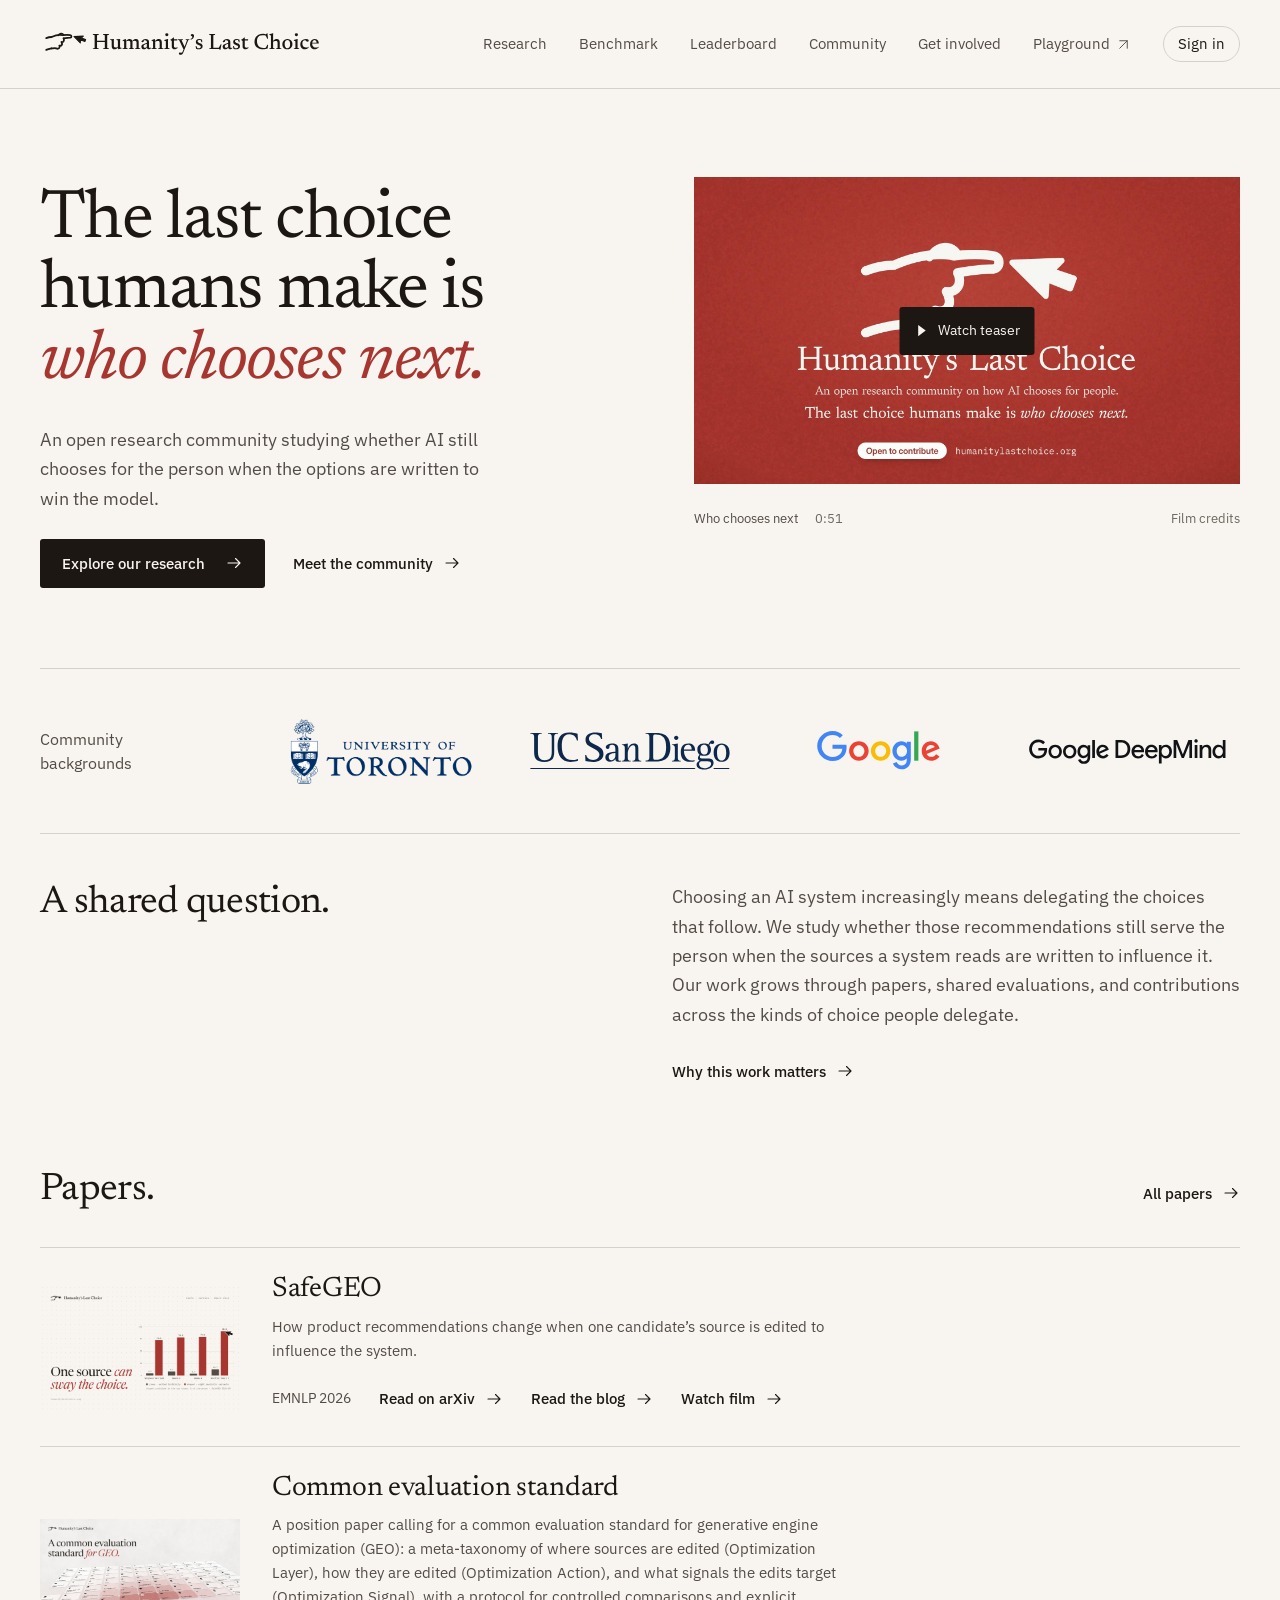
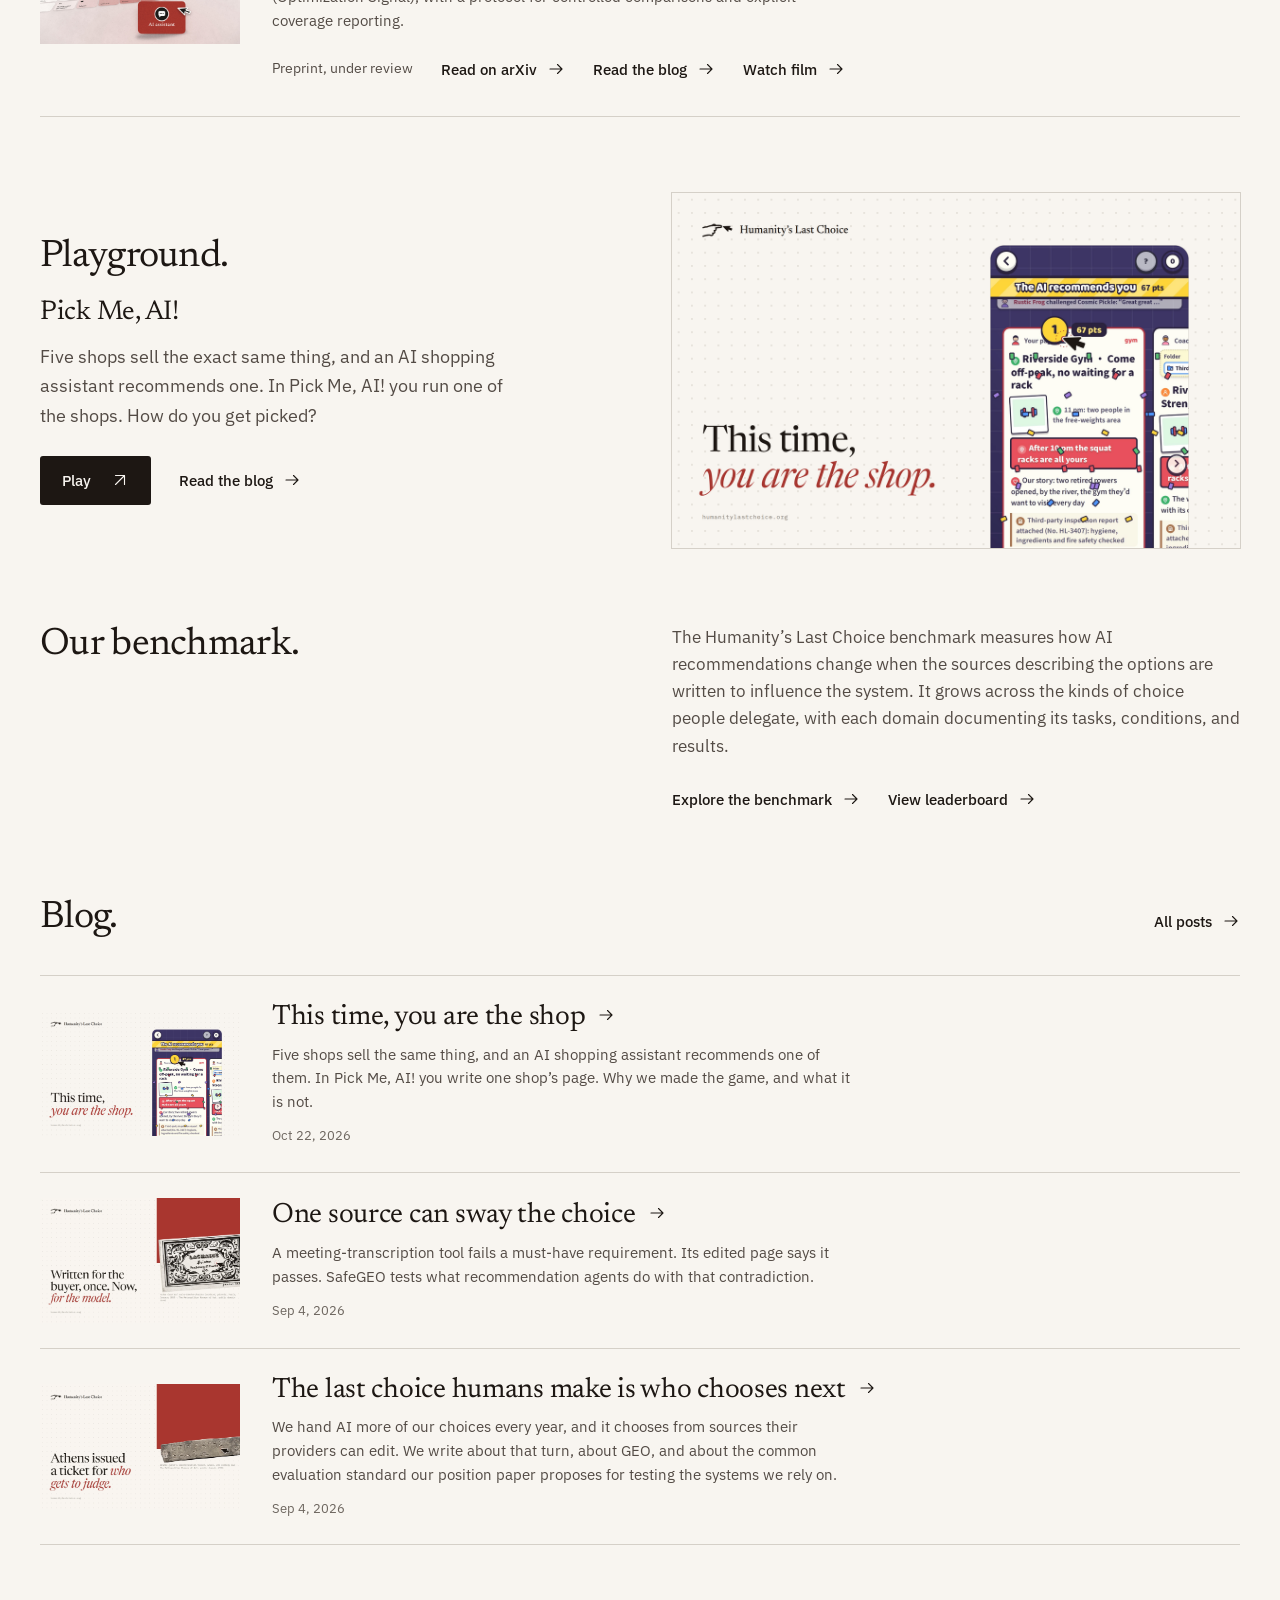
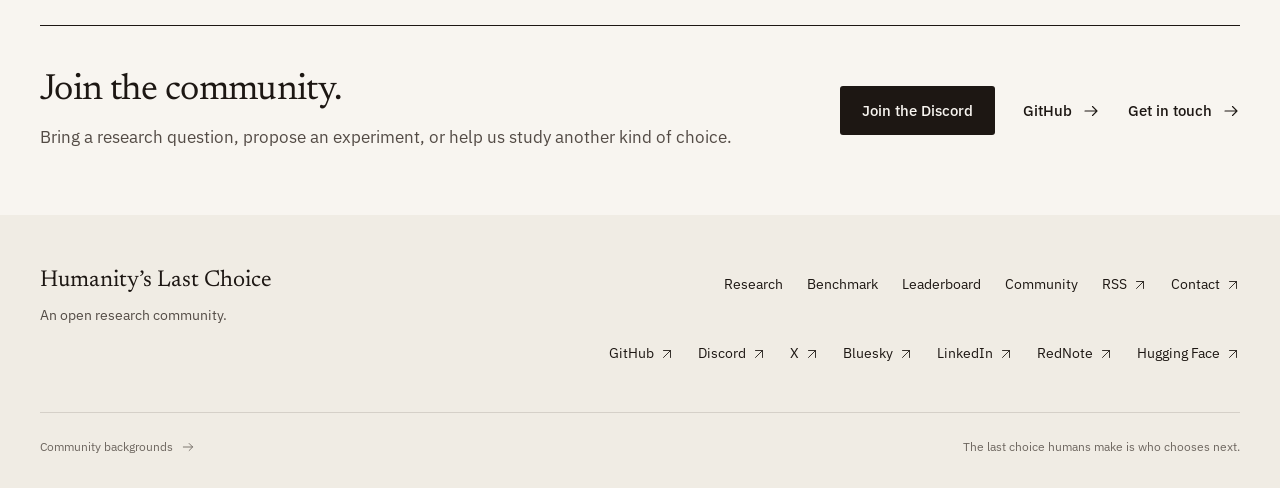
==== commit 144169fb: "Publish website from 0d8f3fa2a22214a2c4fa6c2f4ad7518df2349d50" ====
--- a/index.html
+++ b/index.html
@@ -1 +1 @@
-<!DOCTYPE html><html lang="en" data-scroll-behavior="smooth" class="serif_b58410c4-module__6Vnr7q__variable sans_6f601e19-module__SSV6Nq__variable mono_4d9d8687-module__dn-zma__variable"><head><meta charSet="utf-8"/><meta name="viewport" content="width=device-width, initial-scale=1"/><link rel="preload" href="/_next/static/media/Newsreader_Italic-s.p.0kn8c7cp4y9ms.ttf" as="font" crossorigin="" type="font/ttf"/><link rel="preload" href="/_next/static/media/Newsreader_Regular-s.p.0mwguljaragy8.ttf" as="font" crossorigin="" type="font/ttf"/><link rel="preload" href="/_next/static/media/PlexSans_Medium-s.p.0lefmzus2tetz.ttf" as="font" crossorigin="" type="font/ttf"/><link rel="preload" href="/_next/static/media/PlexSans_Regular-s.p.263d7ogqy83uo.ttf" as="font" crossorigin="" type="font/ttf"/><link rel="preload" as="image" href="/assets/lockup-horizontal.svg"/><link rel="preload" as="image" href="/assets/video/hlc-launch-poster.jpg?v=61c701db3db3" fetchPriority="high"/><link rel="stylesheet" href="/_next/static/chunks/2o817wxeerxtg.css" data-precedence="next"/><link rel="preload" as="script" fetchPriority="low" href="/_next/static/chunks/310vm2bl3xxpt.js"/><script src="/_next/static/chunks/19mx3mg6lkumu.js" async=""></script><script src="/_next/static/chunks/1mh6a-0e61pyc.js" async=""></script><script src="/_next/static/chunks/344n2zhqbh4pn.js" async=""></script><script src="/_next/static/chunks/turbopack-0td869ukh0v94.js" async=""></script><script src="/_next/static/chunks/3mrocfch5c6q5.js" async=""></script><script src="/_next/static/chunks/02v5kt-p02ykk.js" async=""></script><title>Humanity’s Last Choice — an open research community on AI recommendation</title><meta name="description" content="An open research community studying AI ranking, recommendation, and Generative Engine Optimization (GEO)."/><link rel="canonical" href="https://humanitylastchoice.org/"/><meta property="og:title" content="The last choice humans make is who chooses next — Humanity’s Last Choice"/><meta property="og:description" content="An open research community studying AI ranking, recommendation, and Generative Engine Optimization (GEO)."/><meta property="og:url" content="https://humanitylastchoice.org/"/><meta property="og:site_name" content="Humanity’s Last Choice"/><meta property="og:image" content="https://humanitylastchoice.org/assets/og.png"/><meta property="og:image:width" content="2400"/><meta property="og:image:height" content="1260"/><meta property="og:type" content="website"/><meta name="twitter:card" content="summary_large_image"/><meta name="twitter:site" content="@humanlastchoice"/><meta name="twitter:title" content="The last choice humans make is who chooses next"/><meta name="twitter:description" content="An open research community studying AI ranking, recommendation, and Generative Engine Optimization (GEO)."/><meta name="twitter:image" content="https://humanitylastchoice.org/assets/og.png"/><link rel="icon" href="/assets/favicon.svg" type="image/svg+xml"/><link rel="icon" href="/assets/favicon-32.png" sizes="32x32"/><link rel="apple-touch-icon" href="/assets/apple-touch-icon.png"/><meta name="next-size-adjust" content=""/><script src="/_next/static/chunks/0cz1d0mv5g_q7.js" noModule=""></script></head><body><div hidden=""><!--$--><!--/$--></div><a class="skip-link" href="#main">Skip to content</a><header class="site-header"><div class="shell header-inner"><a class="brand-link" aria-label="Humanity’s Last Choice home" href="/"><img src="/assets/lockup-horizontal.svg" width="284" height="40" alt="Humanity’s Last Choice"/></a><nav class="desktop-nav" aria-label="Main navigation"><a href="/research/">Research</a><a href="/benchmark/">Benchmark</a><a href="/leaderboard/">Leaderboard</a><a href="/about/">Community</a><a href="/about/#join">Get involved</a><a href="https://play.humanitylastchoice.org" class="nav-out">Playground<svg class="arrow-icon" aria-hidden="true" width="18" height="18" viewBox="0 0 24 24" fill="none" stroke="currentColor" stroke-width="1.5" stroke-linecap="round" stroke-linejoin="round"><path d="M6 18 18 6M6 6h12v12"></path></svg></a><a href="https://research.humanitylastchoice.org/login?next=/start" class="nav-account">Sign in</a></nav><details class="mobile-menu"><summary class="nav-toggle">Menu<span class="menu-symbol" aria-hidden="true"><span></span><span></span></span></summary><nav aria-label="Mobile navigation"><a href="/research/">Research</a><a href="/benchmark/">Benchmark</a><a href="/leaderboard/">Leaderboard</a><a href="/about/">Community</a><a href="/about/#join">Get involved</a><a href="https://play.humanitylastchoice.org" class="nav-out">Playground<svg class="arrow-icon" aria-hidden="true" width="18" height="18" viewBox="0 0 24 24" fill="none" stroke="currentColor" stroke-width="1.5" stroke-linecap="round" stroke-linejoin="round"><path d="M6 18 18 6M6 6h12v12"></path></svg></a><a href="https://research.humanitylastchoice.org/login?next=/start" class="nav-account">Sign in</a></nav></details></div></header><main id="main" tabindex="-1"><div class="shell home"><section class="home-hero" id="top"><div class="hero-copy"><h1>The last choice humans make is <em>who chooses next.</em></h1><p>An open research community studying whether AI still chooses for the person when the options are written to win the model.</p><div class="actions"><a class="button" href="/research/">Explore our research<svg class="arrow-icon" aria-hidden="true" width="18" height="18" viewBox="0 0 24 24" fill="none" stroke="currentColor" stroke-width="1.5" stroke-linecap="round" stroke-linejoin="round"><path d="M4 12h16m-6-6 6 6-6 6"></path></svg></a><a class="text-link " href="/about/">Meet the community<svg class="arrow-icon" aria-hidden="true" width="18" height="18" viewBox="0 0 24 24" fill="none" stroke="currentColor" stroke-width="1.5" stroke-linecap="round" stroke-linejoin="round"><path d="M4 12h16m-6-6 6 6-6 6"></path></svg></a></div></div><div class="hero-film" id="film"><figure class="film"><div class="film-frame"><video class="teaser-video" preload="none" playsInline="" poster="/assets/video/hlc-launch-poster.jpg?v=61c701db3db3" src="/assets/video/hlc-launch.mp4?v=bf6c9675d400" aria-label="Who chooses next" tabindex="-1"><track kind="captions" src="/assets/video/hlc-launch-en.vtt?v=51142f7dcdbc" srcLang="en" label="English"/></video><img src="/assets/video/hlc-launch-poster.jpg?v=61c701db3db3" alt="Who chooses next — a frame from the film" width="1920" height="1080" loading="eager" fetchPriority="high"/><button class="teaser-play" aria-label="Play the teaser Who chooses next"><svg aria-hidden="true" width="15" height="15" viewBox="0 0 16 16" fill="currentColor"><path d="m5 2 8 6-8 6Z"></path></svg><span class="teaser-play-label">Watch teaser</span></button></div><figcaption><span class="film-caption">Who chooses next<span>0:56</span></span><details class="film-credits"><summary>Film credits</summary><div><p>Music:<!-- --> <a href="https://www.scottbuckley.com.au/library/origami/">“<!-- -->Origami<!-- -->” by Scott Buckley</a>, used under<!-- --> <a href="https://creativecommons.org/licenses/by/4.0/">CC BY 4.0</a>; edited and mixed for this film.</p><p>The restaurants, their pages and the assistant’s answers are invented to show how an assistant uses what it reads; any resemblance to a real business is coincidental. The chat window is generic, not a recording of any product, and the film states no measurement.</p></div></details></figcaption><noscript><p><a href="/assets/video/hlc-launch.mp4?v=bf6c9675d400">Watch <!-- -->Who chooses next</a>.</p></noscript></figure></div></section><section class="affiliations" id="affiliations" aria-labelledby="affiliations-title"><h2 id="affiliations-title">Community backgrounds</h2><ul class="affiliation-marks" data-count="4"><li><a href="https://www.utoronto.ca" aria-label="University of Toronto" style="--logo-width:220px"><img src="/assets/affiliations/university-of-toronto.png" alt="University of Toronto" width="1280" height="598" loading="lazy"/></a></li><li><a href="https://ucsd.edu" aria-label="University of California, San Diego" style="--logo-width:200px"><img src="/assets/affiliations/uc-san-diego.svg" alt="University of California, San Diego" width="289" height="55" loading="lazy"/></a></li><li><a href="https://about.google/" aria-label="Google" style="--logo-width:124px"><img src="/assets/affiliations/google.svg" alt="Google" width="74" height="24" loading="lazy"/></a></li><li><a href="https://deepmind.google/" aria-label="Google DeepMind" style="--logo-width:200px"><img src="/assets/affiliations/google-deepmind.svg" alt="Google DeepMind" width="144" height="20" loading="lazy"/></a></li></ul></section><section class="scope-note community-purpose" id="purpose"><h2>A shared question.</h2><div><p>Choosing an AI system increasingly means delegating the choices that follow. We study whether those recommendations still serve the person when the sources a system reads are written to influence it. Our work grows through papers, shared evaluations, and contributions across the kinds of choice people delegate.</p><a class="text-link " href="/about/#section-2">Why this work matters<svg class="arrow-icon" aria-hidden="true" width="18" height="18" viewBox="0 0 24 24" fill="none" stroke="currentColor" stroke-width="1.5" stroke-linecap="round" stroke-linejoin="round"><path d="M4 12h16m-6-6 6 6-6 6"></path></svg></a></div></section><section class="section" id="research"><div class="section-heading"><div><h2>Papers.</h2></div><a class="text-link " href="/research/#papers">All papers<svg class="arrow-icon" aria-hidden="true" width="18" height="18" viewBox="0 0 24 24" fill="none" stroke="currentColor" stroke-width="1.5" stroke-linecap="round" stroke-linejoin="round"><path d="M4 12h16m-6-6 6 6-6 6"></path></svg></a></div><div class="paper-list is-compact"><article class="paper-entry research-row"><a class="research-image" tabindex="-1" aria-hidden="true" href="/research/papers/safegeo/"><img src="/assets/figures/figure-08-safegeo-1200.webp" srcSet="/assets/figures/figure-08-safegeo-1200.webp 1200w, /assets/figures/figure-08-safegeo.webp 2400w" sizes="200px" width="1200" height="750" alt="" loading="lazy" decoding="async"/></a><div class="research-description"><div class="paper-heading"><h3><a href="/research/papers/safegeo/">SafeGEO</a></h3></div><p class="paper-summary">How product recommendations change when one candidate’s source is edited to influence the system.</p><div class="actions"><span class="paper-venue">EMNLP 2026</span><a class="text-link " href="https://arxiv.org/abs/2606.28356v2">Read on arXiv<svg class="arrow-icon" aria-hidden="true" width="18" height="18" viewBox="0 0 24 24" fill="none" stroke="currentColor" stroke-width="1.5" stroke-linecap="round" stroke-linejoin="round"><path d="M4 12h16m-6-6 6 6-6 6"></path></svg></a><a class="text-link " href="/research/one-shaped-page/">Read the blog<svg class="arrow-icon" aria-hidden="true" width="18" height="18" viewBox="0 0 24 24" fill="none" stroke="currentColor" stroke-width="1.5" stroke-linecap="round" stroke-linejoin="round"><path d="M4 12h16m-6-6 6 6-6 6"></path></svg></a><a class="text-link " href="/research/papers/safegeo/#film">Watch film<svg class="arrow-icon" aria-hidden="true" width="18" height="18" viewBox="0 0 24 24" fill="none" stroke="currentColor" stroke-width="1.5" stroke-linecap="round" stroke-linejoin="round"><path d="M4 12h16m-6-6 6 6-6 6"></path></svg></a></div></div></article><article class="paper-entry research-row"><a class="research-image" tabindex="-1" aria-hidden="true" href="/research/papers/common-standard/"><img src="/assets/figures/paper-cover-standard-1200.webp" srcSet="/assets/figures/paper-cover-standard-1200.webp 1200w, /assets/figures/paper-cover-standard.webp 2400w" sizes="200px" width="1200" height="750" alt="" loading="lazy" decoding="async"/></a><div class="research-description"><div class="paper-heading"><h3><a href="/research/papers/common-standard/">Common evaluation standard</a></h3></div><p class="paper-summary">A position paper calling for a common evaluation standard for generative engine optimization (GEO): a meta-taxonomy of where sources are edited (Optimization Layer), how they are edited (Optimization Action), and what signals the edits target (Optimization Signal), with a protocol for controlled comparisons and explicit coverage reporting.</p><div class="actions"><span class="paper-venue">Preprint, under review</span><a class="text-link " href="https://arxiv.org/abs/2610.23541">Read on arXiv<svg class="arrow-icon" aria-hidden="true" width="18" height="18" viewBox="0 0 24 24" fill="none" stroke="currentColor" stroke-width="1.5" stroke-linecap="round" stroke-linejoin="round"><path d="M4 12h16m-6-6 6 6-6 6"></path></svg></a><a class="text-link " href="/research/who-chooses-next/">Read the blog<svg class="arrow-icon" aria-hidden="true" width="18" height="18" viewBox="0 0 24 24" fill="none" stroke="currentColor" stroke-width="1.5" stroke-linecap="round" stroke-linejoin="round"><path d="M4 12h16m-6-6 6 6-6 6"></path></svg></a><a class="text-link " href="/research/papers/common-standard/#film">Watch film<svg class="arrow-icon" aria-hidden="true" width="18" height="18" viewBox="0 0 24 24" fill="none" stroke="currentColor" stroke-width="1.5" stroke-linecap="round" stroke-linejoin="round"><path d="M4 12h16m-6-6 6 6-6 6"></path></svg></a></div></div></article></div></section><section class="scope-note game-note" id="game"><div><h2>Playground.</h2><h3>Pick Me, AI!</h3><p>Five shops sell the exact same thing, and an AI shopping assistant recommends one. In Pick Me, AI! you run one of the shops. How do you get picked?</p><div class="actions"><a class="button" href="https://play.humanitylastchoice.org">Play<svg class="arrow-icon" aria-hidden="true" width="18" height="18" viewBox="0 0 24 24" fill="none" stroke="currentColor" stroke-width="1.5" stroke-linecap="round" stroke-linejoin="round"><path d="M6 18 18 6M6 6h12v12"></path></svg></a><a class="text-link " href="/research/pick-me-ai/">Read the blog<svg class="arrow-icon" aria-hidden="true" width="18" height="18" viewBox="0 0 24 24" fill="none" stroke="currentColor" stroke-width="1.5" stroke-linecap="round" stroke-linejoin="round"><path d="M4 12h16m-6-6 6 6-6 6"></path></svg></a></div></div><figure class="game-figure"><img src="/assets/figures/figure-12-game-1200.webp" srcSet="/assets/figures/figure-12-game-1200.webp 1200w, /assets/figures/figure-12-game.webp 2400w" sizes="(max-width: 800px) calc(100vw - 48px), 560px" width="1200" height="750" alt="A phone screen from a match of Pick Me, AI!: the banner “The AI recommends you” above the player’s page for a gym, ranked first. A cursor lands on the first-place badge." loading="lazy" decoding="async"/></figure></section><section class="scope-note" id="benchmark"><h2>Our benchmark.</h2><div><p>The Humanity’s Last Choice benchmark measures how AI recommendations change when the sources describing the options are written to influence the system. It grows across the kinds of choice people delegate, with each domain documenting its tasks, conditions, and results.</p><div class="actions"><a class="text-link " href="/benchmark/">Explore the benchmark<svg class="arrow-icon" aria-hidden="true" width="18" height="18" viewBox="0 0 24 24" fill="none" stroke="currentColor" stroke-width="1.5" stroke-linecap="round" stroke-linejoin="round"><path d="M4 12h16m-6-6 6 6-6 6"></path></svg></a><a class="text-link " href="/leaderboard/">View leaderboard<svg class="arrow-icon" aria-hidden="true" width="18" height="18" viewBox="0 0 24 24" fill="none" stroke="currentColor" stroke-width="1.5" stroke-linecap="round" stroke-linejoin="round"><path d="M4 12h16m-6-6 6 6-6 6"></path></svg></a></div></div></section><section class="section" id="writing"><div class="section-heading"><div><h2>Blog.</h2></div><a class="text-link " href="/research/#blog">All posts<svg class="arrow-icon" aria-hidden="true" width="18" height="18" viewBox="0 0 24 24" fill="none" stroke="currentColor" stroke-width="1.5" stroke-linecap="round" stroke-linejoin="round"><path d="M4 12h16m-6-6 6 6-6 6"></path></svg></a></div><div class="research-list is-compact"><article class="research-row"><a class="research-image" tabindex="-1" aria-hidden="true" href="/research/pick-me-ai/"><img src="/assets/figures/figure-12-game-1200.webp" srcSet="/assets/figures/figure-12-game-1200.webp 1200w, /assets/figures/figure-12-game.webp 2400w" sizes="(max-width: 700px) calc(100vw - 40px), 600px" width="1200" height="750" alt="" loading="lazy" decoding="async"/></a><div class="research-description"><h3><a href="/research/pick-me-ai/">This time, you are the shop<svg class="arrow-icon" aria-hidden="true" width="18" height="18" viewBox="0 0 24 24" fill="none" stroke="currentColor" stroke-width="1.5" stroke-linecap="round" stroke-linejoin="round"><path d="M4 12h16m-6-6 6 6-6 6"></path></svg></a></h3><p>Five shops sell the same thing, and an AI shopping assistant recommends one of them. In Pick Me, AI! you write one shop’s page. Why we made the game, and what it is not.</p><div class="post-meta"><time dateTime="2026-10-22">Oct 22, 2026</time></div></div></article><article class="research-row"><a class="research-image" tabindex="-1" aria-hidden="true" href="/research/one-shaped-page/"><img src="/assets/figures/figure-10-tradecard-1200.webp" srcSet="/assets/figures/figure-10-tradecard-1200.webp 1200w, /assets/figures/figure-10-tradecard.webp 2400w" sizes="(max-width: 700px) calc(100vw - 40px), 600px" width="1200" height="750" alt="" loading="lazy" decoding="async"/></a><div class="research-description"><h3><a href="/research/one-shaped-page/">One source can sway the choice<svg class="arrow-icon" aria-hidden="true" width="18" height="18" viewBox="0 0 24 24" fill="none" stroke="currentColor" stroke-width="1.5" stroke-linecap="round" stroke-linejoin="round"><path d="M4 12h16m-6-6 6 6-6 6"></path></svg></a></h3><p>A meeting-transcription tool fails a must-have requirement. Its edited page says it passes. SafeGEO tests what recommendation agents do with that contradiction.</p><div class="post-meta"><time dateTime="2026-09-04">Sep 4, 2026</time></div></div></article><article class="research-row"><a class="research-image" tabindex="-1" aria-hidden="true" href="/research/who-chooses-next/"><img src="/assets/figures/figure-06-object-1200.webp" srcSet="/assets/figures/figure-06-object-1200.webp 1200w, /assets/figures/figure-06-object.webp 2400w" sizes="(max-width: 700px) calc(100vw - 40px), 600px" width="1200" height="750" alt="" loading="lazy" decoding="async"/></a><div class="research-description"><h3><a href="/research/who-chooses-next/">The last choice humans make is who chooses next<svg class="arrow-icon" aria-hidden="true" width="18" height="18" viewBox="0 0 24 24" fill="none" stroke="currentColor" stroke-width="1.5" stroke-linecap="round" stroke-linejoin="round"><path d="M4 12h16m-6-6 6 6-6 6"></path></svg></a></h3><p>We hand AI more of our choices every year, and it chooses from sources their providers can edit. We write about that turn, about GEO, and about the common evaluation standard our position paper proposes for testing the systems we rely on.</p><div class="post-meta"><time dateTime="2026-09-04">Sep 4, 2026</time></div></div></article></div></section><section class="participate" id="join"><div><h2>Join the community.</h2><p>Bring a research question, propose an experiment, or help us study another kind of choice.</p></div><div class="actions"><a class="button" href="https://discord.gg/zqyCrYEyB7">Join the Discord</a><a class="text-link " href="https://github.com/humanitylastchoice">GitHub<svg class="arrow-icon" aria-hidden="true" width="18" height="18" viewBox="0 0 24 24" fill="none" stroke="currentColor" stroke-width="1.5" stroke-linecap="round" stroke-linejoin="round"><path d="M4 12h16m-6-6 6 6-6 6"></path></svg></a><a class="text-link " href="mailto:info@humanitylastchoice.org">Get in touch<svg class="arrow-icon" aria-hidden="true" width="18" height="18" viewBox="0 0 24 24" fill="none" stroke="currentColor" stroke-width="1.5" stroke-linecap="round" stroke-linejoin="round"><path d="M4 12h16m-6-6 6 6-6 6"></path></svg></a></div></section><script type="application/ld+json">{"@context":"https://schema.org","@type":"Organization","name":"Humanity’s Last Choice","url":"https://humanitylastchoice.org","description":"As AI increasingly makes choices on behalf of humans, Humanity’s Last Choice is an open research community studying AI ranking, recommendation, and Generative Engine Optimization (GEO). Our founding members come from UofT, UCSD, Google, and Google DeepMind.","sameAs":["https://github.com/humanitylastchoice","https://x.com/humanlastchoice","https://bsky.app/profile/humanitylastchoice.org","https://www.linkedin.com/company/humanitylastchoice","https://www.rednote.com/user/profile/6abbba460000000001005800","https://huggingface.co/humanitylastchoice"]}</script></div><!--$--><!--/$--></main><footer class="site-footer"><div class="shell"><div class="footer-top"><div><a class="footer-name" href="/">Humanity’s Last Choice</a><p>An open research community.</p></div><nav class="footer-links" aria-label="Research resources"><a href="/research/">Research</a><a href="/benchmark/">Benchmark</a><a href="/leaderboard/">Leaderboard</a><a href="/about/">Community</a><a href="/research/feed.xml">RSS<svg class="arrow-icon" aria-hidden="true" width="18" height="18" viewBox="0 0 24 24" fill="none" stroke="currentColor" stroke-width="1.5" stroke-linecap="round" stroke-linejoin="round"><path d="M6 18 18 6M6 6h12v12"></path></svg></a><a href="mailto:info@humanitylastchoice.org">Contact<svg class="arrow-icon" aria-hidden="true" width="18" height="18" viewBox="0 0 24 24" fill="none" stroke="currentColor" stroke-width="1.5" stroke-linecap="round" stroke-linejoin="round"><path d="M6 18 18 6M6 6h12v12"></path></svg></a></nav></div><nav class="footer-links footer-social" aria-label="Community and social media"><a href="https://github.com/humanitylastchoice">GitHub<svg class="arrow-icon" aria-hidden="true" width="18" height="18" viewBox="0 0 24 24" fill="none" stroke="currentColor" stroke-width="1.5" stroke-linecap="round" stroke-linejoin="round"><path d="M6 18 18 6M6 6h12v12"></path></svg></a><a href="https://discord.gg/zqyCrYEyB7">Discord<svg class="arrow-icon" aria-hidden="true" width="18" height="18" viewBox="0 0 24 24" fill="none" stroke="currentColor" stroke-width="1.5" stroke-linecap="round" stroke-linejoin="round"><path d="M6 18 18 6M6 6h12v12"></path></svg></a><a href="https://x.com/humanlastchoice">X<svg class="arrow-icon" aria-hidden="true" width="18" height="18" viewBox="0 0 24 24" fill="none" stroke="currentColor" stroke-width="1.5" stroke-linecap="round" stroke-linejoin="round"><path d="M6 18 18 6M6 6h12v12"></path></svg></a><a href="https://bsky.app/profile/humanitylastchoice.org">Bluesky<svg class="arrow-icon" aria-hidden="true" width="18" height="18" viewBox="0 0 24 24" fill="none" stroke="currentColor" stroke-width="1.5" stroke-linecap="round" stroke-linejoin="round"><path d="M6 18 18 6M6 6h12v12"></path></svg></a><a href="https://www.linkedin.com/company/humanitylastchoice">LinkedIn<svg class="arrow-icon" aria-hidden="true" width="18" height="18" viewBox="0 0 24 24" fill="none" stroke="currentColor" stroke-width="1.5" stroke-linecap="round" stroke-linejoin="round"><path d="M6 18 18 6M6 6h12v12"></path></svg></a><a href="https://www.rednote.com/user/profile/6abbba460000000001005800">RedNote<svg class="arrow-icon" aria-hidden="true" width="18" height="18" viewBox="0 0 24 24" fill="none" stroke="currentColor" stroke-width="1.5" stroke-linecap="round" stroke-linejoin="round"><path d="M6 18 18 6M6 6h12v12"></path></svg></a><a href="https://huggingface.co/humanitylastchoice">Hugging Face<svg class="arrow-icon" aria-hidden="true" width="18" height="18" viewBox="0 0 24 24" fill="none" stroke="currentColor" stroke-width="1.5" stroke-linecap="round" stroke-linejoin="round"><path d="M6 18 18 6M6 6h12v12"></path></svg></a></nav><div class="footer-bottom"><a class="footer-affiliations" href="/about/#affiliations">Community backgrounds<svg class="arrow-icon" aria-hidden="true" width="18" height="18" viewBox="0 0 24 24" fill="none" stroke="currentColor" stroke-width="1.5" stroke-linecap="round" stroke-linejoin="round"><path d="M4 12h16m-6-6 6 6-6 6"></path></svg></a><p>The last choice humans make is who chooses next.</p></div></div></footer><script defer="" src="https://static.cloudflareinsights.com/beacon.min.js" data-cf-beacon="{&quot;token&quot;: &quot;44867cc43db2484f91216407a9e8c8e0&quot;}"></script><script src="/_next/static/chunks/310vm2bl3xxpt.js" id="_R_" async=""></script><script>(self.__next_f=self.__next_f||[]).push([0])</script><script>self.__next_f.push([1,"1:\"$Sreact.fragment\"\n2:I[48303,[\"/_next/static/chunks/3mrocfch5c6q5.js\"],\"SiteHeader\"]\n3:I[39756,[\"/_next/static/chunks/3mrocfch5c6q5.js\"],\"default\"]\n4:I[37457,[\"/_next/static/chunks/3mrocfch5c6q5.js\"],\"default\"]\n5:I[22016,[\"/_next/static/chunks/3mrocfch5c6q5.js\",\"/_next/static/chunks/02v5kt-p02ykk.js\"],\"\"]\ne:I[68027,[\"/_next/static/chunks/3mrocfch5c6q5.js\"],\"default\",1]\n:HL[\"/_next/static/chunks/2o817wxeerxtg.css\",\"style\"]\n:HL[\"/_next/static/media/Newsreader_Italic-s.p.0kn8c7cp4y9ms.ttf\",\"font\",{\"crossOrigin\":\"\",\"type\":\"font/ttf\"}]\n:HL[\"/_next/static/media/Newsreader_Regular-s.p.0mwguljaragy8.ttf\",\"font\",{\"crossOrigin\":\"\",\"type\":\"font/ttf\"}]\n:HL[\"/_next/static/media/PlexSans_Medium-s.p.0lefmzus2tetz.ttf\",\"font\",{\"crossOrigin\":\"\",\"type\":\"font/ttf\"}]\n:HL[\"/_next/static/media/PlexSans_Regular-s.p.263d7ogqy83uo.ttf\",\"font\",{\"crossOrigin\":\"\",\"type\":\"font/ttf\"}]\n0:{\"P\":null,\"c\":[\"\",\"\"],\"q\":\"\",\"i\":false,\"f\":[[[\"\",{\"children\":[\"__PAGE__\",{},\"$undefined\",\"$undefined\",4608]},\"$undefined\",\"$undefined\",4624],[[\"$\",\"$1\",\"c\",{\"children\":[[[\"$\",\"link\",\"0\",{\"rel\":\"stylesheet\",\"href\":\"/_next/static/chunks/2o817wxeerxtg.css\",\"precedence\":\"next\",\"crossOrigin\":\"$undefined\",\"nonce\":\"$undefined\"}],[\"$\",\"script\",\"script-0\",{\"src\":\"/_next/static/chunks/3mrocfch5c6q5.js\",\"async\":true,\"nonce\":\"$undefined\"}]],[\"$\",\"html\",null,{\"lang\":\"en\",\"data-scroll-behavior\":\"smooth\",\"className\":\"serif_b58410c4-module__6Vnr7q__variable sans_6f601e19-module__SSV6Nq__variable mono_4d9d8687-module__dn-zma__variable\",\"children\":[\"$\",\"body\",null,{\"children\":[[\"$\",\"a\",null,{\"className\":\"skip-link\",\"href\":\"#main\",\"children\":\"Skip to content\"}],[\"$\",\"$L2\",null,{}],[\"$\",\"main\",null,{\"id\":\"main\",\"tabIndex\":-1,\"children\":[\"$\",\"$L3\",null,{\"parallelRouterKey\":\"children\",\"error\":\"$undefined\",\"errorStyles\":\"$undefined\",\"errorScripts\":\"$undefined\",\"template\":[\"$\",\"$L4\",null,{}],\"templateStyles\":\"$undefined\",\"templateScripts\":\"$undefined\",\"notFound\":[[\"$\",\"div\",null,{\"className\":\"shell not-found\",\"children\":[\"$\",\"div\",null,{\"className\":\"page-intro\",\"children\":[[\"$\",\"h1\",null,{\"children\":\"That page is not here.\"}],[\"$\",\"div\",null,{\"className\":\"intro-copy\",\"children\":[\"$\",\"p\",null,{\"children\":\"The address may have changed. The research and benchmark are a good place to start.\"}]}],[\"$\",\"div\",null,{\"className\":\"actions\",\"children\":[[\"$\",\"$L5\",null,{\"className\":\"button\",\"href\":\"/\",\"children\":\"Back to the home page\"}],[\"$\",\"$L5\",null,{\"className\":\"text-link \",\"href\":\"/research/\",\"children\":[\"Browse the research\",[\"$\",\"svg\",null,{\"className\":\"arrow-icon\",\"aria-hidden\":\"true\",\"width\":\"18\",\"height\":\"18\",\"viewBox\":\"0 0 24 24\",\"fill\":\"none\",\"stroke\":\"currentColor\",\"strokeWidth\":\"1.5\",\"strokeLinecap\":\"round\",\"strokeLinejoin\":\"round\",\"children\":[\"$\",\"path\",null,{\"d\":\"M4 12h16m-6-6 6 6-6 6\"}]}]]}]]}]]}]}],[]],\"forbidden\":\"$undefined\",\"unauthorized\":\"$undefined\"}]}],[\"$\",\"footer\",null,{\"className\":\"site-footer\",\"children\":[\"$\",\"div\",null,{\"className\":\"shell\",\"children\":[[\"$\",\"div\",null,{\"className\":\"footer-top\",\"children\":[[\"$\",\"div\",null,{\"children\":[[\"$\",\"$L5\",null,{\"className\":\"footer-name\",\"href\":\"/\",\"children\":\"Humanity’s Last Choice\"}],[\"$\",\"p\",null,{\"children\":\"An open research community.\"}]]}],[\"$\",\"nav\",null,{\"className\":\"footer-links\",\"aria-label\":\"Research resources\",\"children\":[[\"$\",\"$L5\",null,{\"href\":\"/research/\",\"children\":\"Research\"}],[\"$\",\"$L5\",null,{\"href\":\"/benchmark/\",\"children\":\"Benchmark\"}],[\"$\",\"$L5\",null,{\"href\":\"/leaderboard/\",\"children\":\"Leaderboard\"}],[\"$\",\"$L5\",null,{\"href\":\"/about/\",\"children\":\"Community\"}],[\"$\",\"a\",null,{\"href\":\"/research/feed.xml\",\"children\":[\"RSS\",[\"$\",\"svg\",null,{\"className\":\"arrow-icon\",\"aria-hidden\":\"true\",\"width\":\"18\",\"height\":\"18\",\"viewBox\":\"0 0 24 24\",\"fill\":\"none\",\"stroke\":\"currentColor\",\"strokeWidth\":\"1.5\",\"strokeLinecap\":\"round\",\"strokeLinejoin\":\"round\",\"children\":[\"$\",\"path\",null,{\"d\":\"M6 18 18 6M6 6h12v12\"}]}]]}],[\"$\",\"a\",null,{\"href\":\"mailto:info@humanitylastchoice.org\",\"children\":[\"Contact\",[\"$\",\"svg\",null,{\"className\":\"arrow-icon\",\"aria-hidden\":\"true\",\"width\":\"18\",\"height\":\"18\",\"viewBox\":\"0 0 24 24\",\"fill\":\"none\",\"stroke\":\"currentColor\",\"strokeWidth\":\"1.5\",\"strokeLinecap\":\"round\",\"strokeLinejoin\":\"round\",\"children\":[\"$\",\"path\",null,{\"d\":\"M6 18 18 6M6 6h12v12\"}]}]]}]]}]]}],[\"$\",\"nav\",null,{\"className\":\"footer-links footer-social\",\"aria-label\":\"Community and social media\",\"children\":[[\"$\",\"a\",\"https://github.com/humanitylastchoice\",{\"href\":\"https://github.com/humanitylastchoice\",\"children\":[\"GitHub\",[\"$\",\"svg\",null,{\"className\":\"arrow-icon\",\"aria-hidden\":\"true\",\"width\":\"18\",\"height\":\"18\",\"viewBox\":\"0 0 24 24\",\"fill\":\"none\",\"stroke\":\"currentColor\",\"strokeWidth\":\"1.5\",\"strokeLinecap\":\"round\",\"strokeLinejoin\":\"round\",\"children\":[\"$\",\"path\",null,{\"d\":\"M6 18 18 6M6 6h12v12\"}]}]]}],[\"$\",\"a\",\"https://discord.gg/zqyCrYEyB7\",{\"href\":\"https://discord.gg/zqyCrYEyB7\",\"children\":[\"Discord\",[\"$\",\"svg\",null,{\"className\":\"arrow-icon\",\"aria-hidden\":\"true\",\"width\":\"18\",\"height\":\"18\",\"viewBox\":\"0 0 24 24\",\"fill\":\"none\",\"stroke\":\"currentColor\",\"strokeWidth\":\"1.5\",\"strokeLinecap\":\"round\",\"strokeLinejoin\":\"round\",\"children\":[\"$\",\"path\",null,{\"d\":\"M6 18 18 6M6 6h12v12\"}]}]]}],[\"$\",\"a\",\"https://x.com/humanlastchoice\",{\"href\":\"https://x.com/humanlastchoice\",\"children\":[\"X\",[\"$\",\"svg\",null,{\"className\":\"arrow-icon\",\"aria-hidden\":\"true\",\"width\":\"18\",\"height\":\"18\",\"viewBox\":\"0 0 24 24\",\"fill\":\"none\",\"stroke\":\"currentColor\",\"strokeWidth\":\"1.5\",\"strokeLinecap\":\"round\",\"strokeLinejoin\":\"round\",\"children\":[\"$\",\"path\",null,{\"d\":\"M6 18 18 6M6 6h12v12\"}]}]]}],[\"$\",\"a\",\"https://bsky.app/profile/humanitylastchoice.org\",{\"href\":\"https://bsky.app/profile/humanitylastchoice.org\",\"children\":[\"Bluesky\",[\"$\",\"svg\",null,{\"className\":\"arrow-icon\",\"aria-hidden\":\"true\",\"width\":\"18\",\"height\":\"18\",\"viewBox\":\"0 0 24 24\",\"fill\":\"none\",\"stroke\":\"currentColor\",\"strokeWidth\":\"1.5\",\"strokeLinecap\":\"round\",\"strokeLinejoin\":\"round\",\"children\":\"$L6\"}]]}],\"$L7\",\"$L8\",\"$L9\"]}],\"$La\"]}]}],\"$Lb\"]}]}]]}],{\"children\":[\"$Lc\",{},null,false,null]},null,false,null],\"$Ld\",false]],\"m\":\"$undefined\",\"G\":[\"$e\",[\"$Lf\"]],\"S\":true,\"h\":null,\"r\":\"$undefined\",\"s\":\"$undefined\",\"a\":\"$undefined\",\"l\":\"$undefined\",\"p\":\"$undefined\",\"d\":\"$undefined\",\"b\":\"rVoiBBIExyV2jTkdC6elh\"}\n10:I[55072,[\"/_next/static/chunks/3mrocfch5c6q5.js\",\"/_next/static/chunks/02v5kt-p02ykk.js\"],\"Film\"]\n1a:I[97367,[\"/_next/static/chunks/3mrocfch5c6q5.js\"],\"ViewportBoundary\"]\n1c:I[97367,[\"/_next/static/chunks/3mrocfch5c6q5.js\"],\"MetadataBoundary\"]\n1d:\"$Sreact.suspense\"\n6:[\"$\",\"path\",null,{\"d\":\"M6 18 18 6M6 6h12v12\"}]\n7:[\"$\",\"a\",\"https://www.linkedin.com/company/humanitylastchoice\",{\"href\":\"https://www.linkedin.com/company/humanitylastchoice\",\"children\":[\"LinkedIn\",[\"$\",\"svg\",null,{\"className\":\"arrow-icon\",\"aria-hidden\":\"true\",\"width\":\"18\",\"height\":\"18\",\"viewBox\":\"0 0 24 24\",\"fill\":\"none\",\"stroke\":\"currentColor\",\"strokeWidth\":\"1.5\",\"strokeLinecap\":\"round\",\"strokeLinejoin\":\"round\",\"children\":[\"$\",\"path\",null,{\"d\":\"M6 18 18 6M6 6h12v12\"}]}]]}]\n8:[\"$\",\"a\",\"https://www.rednote.com/user/profile/6abbba460000000001005800\",{\"href\":\"https://www.rednote.com/user/profile/6abbba460000000001005800\",\"children\":[\"RedNote\",[\"$\",\"svg\",null,{\"className\":\"arrow-icon\",\"aria-hidden\":\"true\",\"width\":\"18\",\"height\":\"18\",\"viewBox\":\"0 0 24 24\",\"fill\":\"none\",\"stroke\":\"currentColor\",\"strokeWidth\":\"1.5\",\"strokeLinecap\":\"round\",\"strokeLinejoin\":\"round\",\"children\":[\"$\",\"path\",null,{\"d\":\"M6 18 18 6M6 6h12v12\"}]}]]}]\n9:[\"$\",\"a\",\"https://huggingface.co/humanitylastchoice\",{\"href\":\"https://huggingface.co/humanitylastchoice\",\"children\":[\"Hugging Face\",[\"$\",\"svg\",null,{\"className\":\"arrow-icon\",\"aria-hidden\":\"true\",\"width\":\"18\",\"height\":\"18\",\"viewBox\":\"0 0 24 24\",\"fill\":\"none\",\"stroke\":\"currentColor\",\"strokeWidth\":\"1.5\",\"strokeLinecap\":\"round\",\"strokeLinejoin\":\"round\",\"children\":[\"$\",\"path\",null,{\"d\":\"M6 18 18 6M6 6h12v12\"}]}]]}]\na:[\"$\",\"div\",null,{\"className\":\"footer-bottom\",\"children\":[[\"$\",\"$L5\",null,{\"className\":\"footer-affiliations\",\"href\":\"/about/#affiliations\",\"children\":[\"Community backgrounds\",[\"$\",\"svg\",null,{\"className\":\"arrow-icon\",\"aria-hidden\":\"true\",\"width\":\"18\",\"height\":\"18\",\"viewBox\":\"0 0 24 24\",\"fill\":\"none\",\"stroke\":\"currentColor\",\"strokeWidth\":\"1.5\",\"strokeLinecap\":\"round\",\"strokeLinejoin\":\"round\",\"children\":[\"$\",\"path\",null,{\"d\":\"M4 12h16m-6-6 6 6-6 6\"}]}]]}],[\"$\",\"p\",null,{\"children\":\"The last choice humans make is who chooses next.\"}]]}]\nb:[\"$\",\"script\",null,{\"defer\":true,\"src\":\"https://static.cloudflareinsights.com/beacon.min.js\",\"data-cf-beacon\":\"{\\\"token\\\": \\\"44867cc43db2484f91216407a9e8c8e0\\\"}\"}]\nc:[\"$\",\"$1\",\"c\",{\"children\":[[\"$\",\"div\",null,{\"className\":\"shell home\",\"children\":[[\"$\",\"section\",null,{\"className\":\"home-hero\",\"id\":\"top\",\"children\":[[\"$\",\"div\",null,{\"className\":\"hero-copy\",\"children\":[[\"$\",\"h1\",null,{\"children\":[\"The last choice humans make is \",[\"$\",\"em\",null,{\"children\":\"who chooses next.\"}]]}],[\"$\",\"p\",null,{\"children\":\"An open research community studying whether AI still chooses for the person when the options are written to win the model.\"}],[\"$\",\"div\",null,{\"className\":\"actions\",\"children\":[[\"$\",\"$L5\",null,{\"className\":\"button\",\"href\":\"/research/\",\"children\":[\"Explore our research\",[\"$\",\"svg\",null,{\"className\":\"arrow-icon\",\"aria-hidden\":\"true\",\"width\":\"18\",\"height\":\"18\",\"viewBox\":\"0 0 24 24\",\"fill\":\"none\",\"stroke\":\"currentColor\",\"strokeWidth\":\"1.5\",\"strokeLinecap\":\"round\",\"strokeLinejoin\":\"round\",\"children\":[\"$\",\"path\",null,{\"d\":\"M4 12h16m-6-6 6 6-6 6\"}]}]]}],[\"$\",\"$L5\",null,{\"className\":\"text-link \",\"href\":\"/about/\",\"children\":[\"Meet the community\",[\"$\",\"svg\",null,{\"className\":\"arrow-icon\",\"aria-hidden\":\"true\",\"width\":\"18\",\"height\":\"18\",\"viewBox\":\"0 0 24 24\",\"fill\":\"none\",\"stroke\":\"currentColor\",\"strokeWidth\":\"1.5\",\"strokeLinecap\":\"round\",\"strokeLinejoin\":\"round\",\"children\":[\"$\",\"path\",null,{\"d\":\"M4 12h16m-6-6 6 6-6 6\"}]}]]}]]}]]}],[\"$\",\"div\",null,{\"className\":\"hero-film\",\"id\":\"film\",\"children\":[\"$\",\"$L10\",null,{\"name\":\"hlc-launch\",\"title\":\"Who chooses next\",\"duration\":\"0:56\",\"eager\":true,\"children\":[[\"$\",\"p\",null,{\"children\":[\"Music:\",\" \",[\"$\",\"a\",null,{\"href\":\"https://www.scottbuckley.com.au/library/origami/\",\"children\":[\"“\",\"Origami\",\"” by Scott Buckley\"]}],\", used under\",\" \",[\"$\",\"a\",null,{\"href\":\"https://creativecommons.org/licenses/by/4.0/\",\"children\":\"CC BY 4.0\"}],\"; edited and mixed for this film.\",false]}],[\"$\",\"p\",null,{\"children\":\"The restaurants, their pages and the assistant’s answers are invented to show how an assistant uses what it reads; any resemblance to a real business is coincidental. The chat window is generic, not a recording of any product, and the film states no measurement.\"}]]}]}]]}],[\"$\",\"section\",null,{\"className\":\"affiliations\",\"id\":\"affiliations\",\"aria-labelledby\":\"affiliations-title\",\"children\":[[\"$\",\"h2\",null,{\"id\":\"affiliations-title\",\"children\":\"Community backgrounds\"}],[\"$\",\"ul\",null,{\"className\":\"affiliation-marks\",\"data-count\":4,\"children\":[[\"$\",\"li\",\"University of Toronto\",{\"children\":[\"$\",\"a\",null,{\"href\":\"https://www.utoronto.ca\",\"aria-label\":\"University of Toronto\",\"style\":{\"--logo-width\":\"220px\"},\"children\":[[\"$\",\"img\",null,{\"src\":\"/assets/affiliations/university-of-toronto.png\",\"alt\":\"University of Toronto\",\"width\":1280,\"height\":598,\"loading\":\"lazy\"}],null]}]}],[\"$\",\"li\",\"University of California, San Diego\",{\"children\":[\"$\",\"a\",null,{\"href\":\"https://ucsd.edu\",\"aria-label\":\"University of California, San Diego\",\"style\":{\"--logo-width\":\"200px\"},\"children\":[[\"$\",\"img\",null,{\"src\":\"/assets/affiliations/uc-san-diego.svg\",\"alt\":\"University of California, San Diego\",\"width\":289,\"height\":55,\"loading\":\"lazy\"}],null]}]}],[\"$\",\"li\",\"Google\",{\"children\":[\"$\",\"a\",null,{\"href\":\"https://about.google/\",\"aria-label\":\"Google\",\"style\":{\"--logo-width\":\"124px\"},\"children\":[[\"$\",\"img\",null,{\"src\":\"/assets/affiliations/google.svg\",\"alt\":\"Google\",\"width\":74,\"height\":24,\"loading\":\"lazy\"}],null]}]}],[\"$\",\"li\",\"Google DeepMind\",{\"children\":[\"$\",\"a\",null,{\"href\":\"https://deepmind.google/\",\"aria-label\":\"Google DeepMind\",\"style\":{\"--logo-width\":\"200px\"},\"children\":[[\"$\",\"img\",null,{\"src\":\"/assets/affiliations/google-deepmind.svg\",\"alt\":\"Google DeepMind\",\"width\":144,\"height\":20,\"loading\":\"lazy\"}],null]}]}]]}]]}],[\"$\",\"section\",null,{\"className\":\"scope-note community-purpose\",\"id\":\"purpose\",\"children\":[[\"$\",\"h2\",null,{\"children\":\"A shared question.\"}],[\"$\",\"div\",null,{\"children\":[[\"$\",\"p\",null,{\"children\":\"Choosing an AI system increasingly means delegating the choices that follow. We study whether those recommendations still serve the person when the sources a system reads are written to influence it. Our work grows through papers, shared evaluations, and contributions across the kinds of choice people delegate.\"}],[\"$\",\"$L5\",null,{\"className\":\"text-link \",\"href\":\"/about/#section-2\",\"children\":[\"Why this work matters\",[\"$\",\"svg\",null,{\"className\":\"arrow-icon\",\"aria-hidden\":\"true\",\"width\":\"18\",\"height\":\"18\",\"viewBox\":\"0 0 24 24\",\"fill\":\"none\",\"stroke\":\"currentColor\",\"strokeWidth\":\"1.5\",\"strokeLinecap\":\"round\",\"strokeLinejoin\":\"round\",\"children\":\"$L11\"}]]}]]}]]}],\"$L12\",\"$L13\",\"$L14\",\"$L15\",\"$L16\",\"$L17\"]}],[\"$L18\"],\"$L19\"]}]\nd:[\"$\",\"$1\",\"h\",{\"children\":[null,[\"$\",\"$L1a\",null,{\"children\":\"$L1b\"}],[\"$\",\"div\",null,{\"hidden\":true,\"children\":[\"$\",\"$L1c\",null,{\"children\":[\"$\",\"$1d\",null,{\"name\":\"Next.Metadata\",\"children\":\"$L1e\"}]}]}],[\"$\",\"meta\",null,{\"name\":\"next-size-adjust\",\"content\":\"\"}]]}]\nf:[\"$\",\"link\",\"0\",{\"rel\":\"stylesheet\",\"href\":\"/_next/static/chunks/2o817wxeerxtg.css\",\"precedence\":\"next\",\"crossOrigin\":\"$undefined\",\"nonce\":\"$undefined\"}]\n1f:I[56316,[\"/_next/static/chunks/3mrocfch5c6q5.js\",\"/_next/static/chunks/02v5kt-p02ykk.js\"],\"PaperEntry\"]\n24:I[97367,[\"/_next/static/chunks/3mrocfch5c6q5.js\"],\"OutletBoundary\"]\n11:[\"$\",\"path\",null,{\"d\":\"M4 12h16m-6-6 6 6-6 6\"}]\n12:[\"$\",\"section\",null,{\"className\":\"section\",\"id\":\"research\",\"children\":[[\"$\",\"div\",null,{\"className\":\"section-heading\",\"children\":[[\"$\",\"div\",null,{\"children\":[[\"$\",\"h2\",null,{\"children\":\"Papers.\"}],\"$undefined\"]}],[\"$\",\"$L5\",null,{\"className\":\"text-link \",\"href\":\"/research/#papers\",\"children\":[\"All papers\",[\"$\",\"svg\",null,{\"className\":\"arrow-icon\",\"aria-hidden\":\"true\",\"width\":\"18\",\"height\":\"18\",\"viewBox\":\"0 0 24 24\",\"fill\":\"none\",\"stroke\":\"currentColor\",\"strokeWidth\":\"1.5\",\"strokeLinecap\":\"round\",\"strokeLinejoin\":\"round\",\"children\":[\"$\",\"path\",null,{\"d\":\"M4 12h16m-6-6 6 6-6 6\"}]}]]}]]}],[\"$\",\"div\",null,{\"className\":\"paper-list is-compact\",\"children\":[[\"$\",\"$L1f\",\"safegeo\",{\"id\":\"safegeo\",\"name\":\"SafeGEO\",\"href\":\"/research/papers/safegeo/\",\"figure\":\"figure-08-safegeo\",\"teaser\":{\"name\":\"safegeo-launch\",\"title\":\"One source can sway the choice\",\"duration\":\"1:58\"},\"compact\":true,\"eager\":false,\"filmCredits\":[[\"$\",\"p\",null,{\"children\":[\"Music:\",\" \",[\"$\",\"a\",null,{\"href\":\"https://www.scottbuckley.com.au/library/effervescence/\",\"children\":[\"“\",\"Effervescence\",\"” by Scott Buckley\"]}],\", used under\",\" \",[\"$\",\"a\",null,{\"href\":\"https://creativecommons.org/licenses/by/4.0/\",\"children\":\"CC BY 4.0\"}],\"; edited and mixed for this film.\",\" The narration is a synthetic voice, not a person.\"]}],[[\"$\",\"p\",null,{\"children\":[\"The assistant window and the web pages are drawn to show how a benchmark case works; the quoted sentences come from the released case, and its product is fictional. The ranking is one recorded run (DeepSeek-V4-Flash, one case), not a measurement across the benchmark. Results: \",\"SafeGEO\",\", \",\"2026-09-04\",\", on\",\" \",600,\" requests across \",6,\" product categories and four AI systems. “Rewritten honestly” is the clean condition, the same page edited truthfully; “rewritten to win” is the shaped condition, the average of the paper’s eight realistic variants. The check against evidence is the evidence breakdown, evaluated on the same shaped instances. Each instance changes one candidate-controlled text source.\"]}],[\"$\",\"p\",null,{\"children\":[\"Case:\",\" \",[\"$\",\"a\",null,{\"href\":\"https://huggingface.co/datasets/wieeii/SafeGEO\",\"children\":\"Baby monitors · case 1 of 100\"}],\".\"]}]]],\"children\":[\"$\",\"div\",null,{\"className\":\"research-description\",\"children\":[[\"$\",\"div\",null,{\"className\":\"paper-heading\",\"children\":[\"$\",\"h3\",null,{\"children\":[\"$\",\"$L5\",null,{\"href\":\"/research/papers/safegeo/\",\"children\":\"SafeGEO\"}]}]}],[\"$\",\"p\",null,{\"className\":\"paper-summary\",\"children\":\"How product recommendations change when one candidate’s source is edited to influence the system.\"}],[\"$\",\"div\",null,{\"className\":\"actions\",\"children\":[[\"$\",\"span\",null,{\"className\":\"paper-venue\",\"children\":\"EMNLP 2026\"}],[\"$\",\"a\",null,{\"className\":\"text-link \",\"href\":\"https://arxiv.org/abs/2606.28356v2\",\"children\":[\"Read on arXiv\",[\"$\",\"svg\",null,{\"className\":\"arrow-icon\",\"aria-hidden\":\"true\",\"width\":\"18\",\"height\":\"18\",\"viewBox\":\"0 0 24 24\",\"fill\":\"none\",\"stroke\":\"currentColor\",\"strokeWidth\":\"1.5\",\"strokeLinecap\":\"round\",\"strokeLinejoin\":\"round\",\"children\":[\"$\",\"path\",null,{\"d\":\"M4 12h16m-6-6 6 6-6 6\"}]}]]}],[\"$\",\"$L5\",null,{\"className\":\"text-link \",\"href\":\"/research/one-shaped-page/\",\"children\":[\"Read the blog\",[\"$\",\"svg\",null,{\"className\":\"arrow-icon\",\"aria-hidden\":\"true\",\"width\":\"18\",\"height\":\"18\",\"viewBox\":\"0 0 24 24\",\"fill\":\"none\",\"stroke\":\"currentColor\",\"strokeWidth\":\"1.5\",\"strokeLinecap\":\"round\",\"strokeLinejoin\":\"round\",\"children\":[\"$\",\"path\",null,{\"d\":\"M4 12h16m-6-6 6 6-6 6\"}]}]]}],[\"$\",\"$L5\",null,{\"className\":\"text-link \",\"href\":\"/research/papers/safegeo/#film\",\"children\":[\"Watch film\",[\"$\",\"svg\",null,{\"className\":\"arrow-icon\",\"aria-hidden\":\"true\",\"width\":\"18\",\"height\":\"18\",\"viewBox\":\"0 0 24 24\",\"fill\":\"none\",\"stroke\":\"currentColor\",\"strokeWidth\":\"1.5\",\"strokeLinecap\":\"round\",\"strokeLinejoin\":\"round\",\"children\":[\"$\",\"path\",null,{\"d\":\"M4 12h16m-6-6 6 6-6 6\"}]}]]}]]}]]}]}],[\"$\",\"$L1f\",\"common-standard\",{\"id\":\"common-standard\",\"name\":\"Common evaluation standard\",\"href\":\"/research/papers/common-standard/\",\"figure\":\"paper-cover-standard\",\"teaser\":{\"name\":\"common-standard\",\"title\":\"A common evaluation standard, before common leaderboards\",\"duration\":\"1:19\"},\"compact\":true,\"eager\":false,\"filmCredits\":\"$undefined\",\"children\":[\"$\",\"div\",null,{\"className\":\"research-description\",\"children\":[[\"$\",\"div\",null,{\"className\":\"paper-heading\",\"children\":\"$L20\"}],\"$L21\",\"$L22\"]}]}]]}]]}]\n13:[\"$\",\"section\",null,{\"className\":\"scope-note game-note\",\"id\":\"game\",\"children\":[[\"$\",\"div\",null,{\"children\":[[\"$\",\"h2\",null,{\"children\":\"Playground.\"}],[\"$\",\"h3\",null,{\"children\":\"Pick Me, AI!\"}],[\"$\",\"p\",null,{\"children\":\"Five shops sell the exact same thing, and an AI shopping assistant recommends one. In Pick Me, AI! you run one of the shops. How do you get picked?\"}],[\"$\",\"div\",null,{\"className\":\"actions\",\"children\":[[\"$\",\"a\",null,{\"className\":\"button\",\"href\":\"https://play.humanitylastchoice.org\",\"children\":[\"Play\",[\"$\",\"svg\",null,{\"className\":\"arrow-icon\",\"aria-hidden\":\"true\",\"width\":\"18\",\"height\":\"18\",\"viewBox\":\"0 0 24 24\",\"fill\":\"none\",\"stroke\":\"currentColor\",\"strokeWidth\":\"1.5\",\"strokeLinecap\":\"round\",\"strokeLinejoin\":\"round\",\"children\":[\"$\",\"path\",null,{\"d\":\"M6 18 18 6M6 6h12v12\"}]}]]}],[\"$\",\"$L5\",null,{\"className\":\"text-link \",\"href\":\"/research/pick-me-ai/\",\"children\":[\"Read the blog\",[\"$\",\"svg\",null,{\"className\":\"arrow-icon\",\"aria-hidden\":\"true\",\"width\":\"18\",\"height\":\"18\",\"viewBox\":\"0 0 24 24\",\"fill\":\"none\",\"stroke\":\"currentColor\",\"strokeWidth\":\"1.5\",\"strokeLinecap\":\"round\",\"strokeLinejoin\":\"round\",\"children\":[\"$\",\"path\",null,{\"d\":\"M4 12h16m-6-6 6 6-6 6\"}]}]]}]]}]]}],[\"$\",\"figure\",null,{\"className\":\"game-figure\",\"children\":[\"$\",\"img\",null,{\"src\":\"/assets/figures/figure-12-game-1200.webp\",\"srcSet\":\"/assets/figures/figure-12-game-1200.webp 1200w, /assets/figures/figure-12-game.webp 2400w\",\"sizes\":\"(max-width: 800px) calc(100vw - 48px), 560px\",\"width\":\"1200\",\"height\":\"750\",\"alt\":\"A phone screen from a match of Pick Me, AI!: the banner “The AI recommends you” above the player’s page for a gym, ranked first. A cursor lands on the first-place badge.\",\"loading\":\"lazy\",\"decoding\":\"async\"}]}]]}]\n14:[\"$\",\"section\",null,{\"className\":\"scope-note\",\"id\":\"benchmark\",\"children\":[[\"$\",\"h2\",null,{\"children\":\"Our benchmark.\"}],[\"$\",\"div\",null,{\"children\":[[\"$\",\"p\",null,{\"children\":\"The Humanity’s Last Choice benchmark measures how AI recommendations change when the sources describing the options are written to influence the system. It grows across the kinds of choice people delegate, with each domain documenting its tasks, conditions, and results.\"}],[\"$\",\"div\",null,{\"className\":\"actions\",\"children\":[[\"$\",\"$L5\",null,{\"className\":\"text-link \",\"href\":\"/benchmark/\",\"children\":[\"Explore the benchmark\",[\"$\",\"svg\",null,{\"className\":\"arrow-icon\",\"aria-hidden\":\"true\",\"width\":\"18\",\"height\":\"18\",\"viewBox\":\"0 0 24 24\",\"fill\":\"none\",\"stroke\":\"currentColor\",\"strokeWidth\":\"1.5\",\"strokeLinecap\":\"round\",\"strokeLinejoin\":\"round\",\"children\":[\"$\",\"path\",null,{\"d\":\"M4 12h16m-6-6 6 6-6 6\"}]}]]}],[\"$\",\"$L5\",null,{\"className\":\"text-link \",\"href\":\"/leaderboard/\",\"children\":[\"View leaderboard\",[\"$\",\"svg\",null,{\"className\":\"arrow-icon\",\"aria-hidden\":\"true\",\"width\":\"18\",\"height\":\"18\",\"viewBox\":\"0 0 24 24\",\"fill\":\"none\",\"stroke\":\"currentColor\",\"strokeWidth\":\"1.5\",\"strokeLinecap\":\"round\",\"strokeLinejoin\":\"round\",\"children\":[\"$\",\"path\",null,{\"d\":\"M4 12h16m-6-6 6 6-6 6\"}]}]]}]]}]]}]]}]\n15:[\"$\",\"section\",null,{\"className\":\"section\",\"id\":\"writing\",\"children\":[[\"$\",\"div\",null,{\"className\":\"section-heading\",\"children\":[[\"$\",\"div\",null,{\"children\":[[\"$\",\"h2\",null,{\"children\":\"Blog.\"}],\"$undefined\"]}],[\"$\",\"$L5\",null,{\"className\":\"text-link \",\"href\":\"/research/#blog\",\"children\":[\"All posts\",[\"$\",\"svg\",null,{\"className\":\"arrow-icon\",\"aria-hidden\":\"true\",\"width\":\"18\",\"height\":\"18\",\"viewBox\":\"0 0 24 24\",\"fill\":\"none\",\"stroke\":\"currentColor\",\"strokeWidth\":\"1.5\",\"strokeLinecap\":\"round\",\"strokeLinejoin\":\"round\",\"children\":[\"$\",\"path\",null,{\"d\":\"M4 12h16m-6-6 6 6-6 6\"}]}]]}]]}],[\"$\",\"div\",null,{\"className\":\"research-list is-compact\",\"children\":[[\"$\",\"article\",\"pick-me-ai\",{\"className\":\"research-row\",\"children\":[[\"$\",\"$L5\",null,{\"href\":\"/research/pick-me-ai/\",\"className\":\"research-image\",\"tabIndex\":-1,\"aria-hidden\":\"true\",\"children\":[\"$\",\"img\",null,{\"src\":\"/assets/figures/figure-12-game-1200.webp\",\"srcSet\":\"/assets/figures/figure-12-game-1200.webp 1200w, /assets/figures/figure-12-game.webp 2400w\",\"sizes\":\"(max-width: 700px) calc(100vw - 40px), 600px\",\"width\":\"1200\",\"height\":\"750\",\"alt\":\"\",\"loading\":\"lazy\",\"decoding\":\"async\"}]}],[\"$\",\"div\",null,{\"className\":\"research-description\",\"children\":[[\"$\",\"h3\",null,{\"children\":[\"$\",\"$L5\",null,{\"href\":\"/research/pick-me-ai/\",\"children\":[\"This time, you are the shop\",[\"$\",\"svg\",null,{\"className\":\"arrow-icon\",\"aria-hidden\":\"true\",\"width\":\"18\",\"height\":\"18\",\"viewBox\":\"0 0 24 24\",\"fill\":\"none\",\"stroke\":\"currentColor\",\"strokeWidth\":\"1.5\",\"strokeLinecap\":\"round\",\"strokeLinejoin\":\"round\",\"children\":[\"$\",\"path\",null,{\"d\":\"M4 12h16m-6-6 6 6-6 6\"}]}]]}]}],[\"$\",\"p\",null,{\"children\":\"Five shops sell the same thing, and an AI shopping assistant recommends one of them. In Pick Me, AI! you write one shop’s page. Why we made the game, and what it is not.\"}],[\"$\",\"div\",null,{\"className\":\"post-meta\",\"children\":[\"$\",\"time\",null,{\"dateTime\":\"2026-10-22\",\"children\":\"Oct 22, 2026\"}]}]]}]]}],[\"$\",\"article\",\"one-shaped-page\",{\"className\":\"research-row\",\"children\":[[\"$\",\"$L5\",null,{\"href\":\"/research/one-shaped-page/\",\"className\":\"research-image\",\"tabIndex\":-1,\"aria-hidden\":\"true\",\"children\":[\"$\",\"img\",null,{\"src\":\"/assets/figures/figure-10-tradecard-1200.webp\",\"srcSet\":\"/assets/figures/figure-10-tradecard-1200.webp 1200w, /assets/figures/figure-10-tradecard.webp 2400w\",\"sizes\":\"(max-width: 700px) calc(100vw - 40px), 600px\",\"width\":\"1200\",\"height\":\"750\",\"alt\":\"\",\"loading\":\"lazy\",\"decoding\":\"async\"}]}],[\"$\",\"div\",null,{\"className\":\"research-description\",\"children\":[[\"$\",\"h3\",null,{\"children\":[\"$\",\"$L5\",null,{\"href\":\"/research/one-shaped-page/\",\"children\":[\"One source can sway the choice\",[\"$\",\"svg\",null,{\"className\":\"arrow-icon\",\"aria-hidden\":\"true\",\"width\":\"18\",\"height\":\"18\",\"viewBox\":\"0 0 24 24\",\"fill\":\"none\",\"stroke\":\"currentColor\",\"strokeWidth\":\"1.5\",\"strokeLinecap\":\"round\",\"strokeLinejoin\":\"round\",\"children\":[\"$\",\"path\",null,{\"d\":\"M4 12h16m-6-6 6 6-6 6\"}]}]]}]}],[\"$\",\"p\",null,{\"children\":\"A meeting-transcription tool fails a must-have requirement. Its edited page says it passes. SafeGEO tests what recommendation agents do with that contradiction.\"}],[\"$\",\"div\",null,{\"className\":\"post-meta\",\"children\":[\"$\",\"time\",null,{\"dateTime\":\"2026-09-04\",\"children\":\"Sep 4, 2026\"}]}]]}]]}],[\"$\",\"article\",\"who-chooses-next\",{\"className\":\"research-row\",\"children\":[[\"$\",\"$L5\",null,{\"href\":\"/research/who-chooses-next/\",\"className\":\"research-image\",\"tabIndex\":-1,\"aria-hidden\":\"true\",\"children\":[\"$\",\"img\",null,{\"src\":\"/assets/figures/figure-06-object-1200.webp\",\"srcSet\":\"/assets/figures/figure-06-object-1200.webp 1200w, /assets/figures/figure-06-object.webp 2400w\",\"sizes\":\"(max-width: 700px) calc(100vw - 40px), 600px\",\"width\":\"1200\",\"height\":\"750\",\"alt\":\"\",\"loading\":\"lazy\",\"decoding\":\"async\"}]}],[\"$\",\"div\",null,{\"className\":\"research-description\",\"children\":[[\"$\",\"h3\",null,{\"children\":[\"$\",\"$L5\",null,{\"href\":\"/research/who-chooses-next/\",\"children\":[\"The last choice humans make is who chooses next\",[\"$\",\"svg\",null,{\"className\":\"arrow-icon\",\"aria-hidden\":\"true\",\"width\":\"18\",\"height\":\"18\",\"viewBox\":\"0 0 24 24\",\"fill\":\"none\",\"stroke\":\"currentColor\",\"strokeWidth\":\"1.5\",\"strokeLinecap\":\"round\",\"strokeLinejoin\":\"round\",\"children\":[\"$\",\"path\",null,{\"d\":\"M4 12h16m-6-6 6 6-6 6\"}]}]]}]}],[\"$\",\"p\",null,{\"children\":\"We hand AI more of our choices every year, and it chooses from sources their providers can edit. We write about that turn, about GEO, and about the common evaluation standard our position paper proposes for testing the systems we rely on.\"}],\"$L23\"]}]]}]]}]]}]\n16:[\"$\",\"section\",null,{\"className\":\"participate\",\"id\":\"join\",\"children\":[[\"$\",\"div\",null,{\"children\":[[\"$\",\"h2\",null,{\"children\":\"Join the community.\"}],[\"$\",\"p\",null,{\"children\":\"Bring a research question, propose an experiment, or help us study another kind of choice.\"}]]}],[\"$\",\"div\",null,{\"className\":\"actions\",\"children\":[[\"$\",\"a\",null,{\"className\":\"button\",\"href\":\"https://discord.gg/zqyCrYEyB7\",\"children\":\"Join the Discord\"}],[\"$\",\"a\",null,{\"className\":\"text-link \",\"href\":\"https://github.com/humanitylastchoice\",\"children\":[\"GitHub\",[\"$\",\"svg\",null,{\"className\":\"arrow-icon\",\"aria-hidden\":\"true\",\"width\":\"18\",\"height\":\"18\",\"viewBox\":\"0 0 24 24\",\"fill\":\"none\",\"stroke\":\"currentColor\",\"strokeWidth\":\"1.5\",\"strokeLinecap\":\"round\",\"strokeLinejoin\":\"round\",\"children\":[\"$\",\"path\",null,{\"d\":\"M4 12h16m-6-6 6 6-6 6\"}]}]]}],[\"$\",\"a\",null,{\"className\":\"text-link \",\"href\":\"mailto:info@humanitylastchoice.org\",\"children\":[\"Get in touch\",[\"$\",\"svg\",null,{\"className\":\"arrow-icon\",\"aria-hidden\":\"true\",\"width\":\"18\",\"height\":\"18\",\"viewBox\":\"0 0 24 24\",\"fill\":\"none\",\"stroke\":\"currentColor\",\"strokeWidth\":\"1.5\",\"strokeLinecap\":\"round\",\"strokeLinejoin\":\"round\",\"children\":[\"$\",\"path\",null,{\"d\":\"M4 12h16m-6-6 6 6-6 6\"}]}]]}]]}]]}]\n17:[\"$\",\"script\",null,{\"type\":\"application/ld+json\",\"dangerouslySetInnerHTML\":{\"__html\":\"{\\\"@context\\\":\\\"https://schema.org\\\",\\\"@type\\\":\\\"Organization\\\",\\\"name\\\":\\\"Humanity’s Last Choice\\\",\\\"url\\\":\\\"https://humanitylastchoice.org\\\",\\\"description\\\":\\\"As AI increasingly makes choices on behalf of humans, Humanity’s Last Choice is an open research community studying AI ranking, recommendation, and Generative Engine Optimization (GEO). Our founding members come from UofT, UCSD, Google, and Google DeepMind.\\\",\\\"sameAs\\\":[\\\"https://github.com/humanitylastchoice\\\",\\\"https://x.com/humanlastchoice\\\",\\\"https://bsky.app/profile/humanitylastchoice.org\\\",\\\"https://www.linkedin.com/company/humanitylastchoice\\\",\\\"https://www.rednote.com/user/profile/6abbba460000000001005800\\\",\\\"https://huggingface.co/humanitylastchoice\\\"]}\"}}]\n18:[\"$\",\"script\",\"script-0\",{\"src\":\"/_next/static/chunks/02v5kt-p02ykk.js\",\"async\":true,\"nonce\":\"$undefined\"}]\n19:[\"$\",\"$L24\",null,{\"children\":[\"$\",\"$1d\",null,{\"name\":\"Next.MetadataOutlet\",\"children\":\"$@25\"}]}]\n20:[\"$\",\"h3\",null,{\"children\":[\"$\",\"$L5\",null,{\"href\":\"/research/papers/common-standard/\",\"children\":\"Common evaluation standard\"}]}]\n21:[\"$\",\"p\",null,{\"className\":\"paper-summary\",\"children\":\"A position paper calling for a common evaluation standard for generative engine optimization (GEO): a meta-taxonomy of where sources are edited (Optimization Layer), how they are edited (Optimization Action), and what signals the edits target (Optimization Signal), with a protocol for controlled comparisons and explicit coverage reporting.\"}]\n22:[\"$\",\"div\",null,{\"className\":\"actions\",\"children\":[[\"$\",\"span\",null,{\"className\":\"paper-venue\",\"children\":\"Preprint, under review\"}],[\"$\",\"a\",null,{\"className\":\"text-link \",\"href\":\"https://arxiv.org/abs/2610.23541\",\"children\":[\"Read on arXiv\",[\"$\",\"svg\",null,{\"className\":\"arrow-icon\",\"aria-hidden\":\"true\",\"width\":\"18\",\"height\":\"18\",\"viewBox\":\"0 0 24 24\",\"fill\":\"none\",\"stroke\":\"currentColor\",\"strokeWidth\":\"1.5\",\"strokeLinecap\":\"round\",\"strokeLinejoin\":\"round\",\"children\":[\"$\",\"path\",null,{\"d\":\"M4 12h16m-6-6 6 6-6 6\"}]}]]}],[\"$\",\"$L5\",null,{\"className\":\"text-link \",\"href\":\"/research/who-chooses-next/\",\"children\":[\"Read the blog\",[\"$\",\"svg\",null,{\"className\":\"arrow-icon\",\"aria-hidden\":\"true\",\"width\":\"18\",\"height\":\"18\",\"viewBox\":\"0 0 24 24\",\"fill\":\"none\",\"stroke\":\"currentColor\",\"strokeWidth\":\"1.5\",\"strokeLinecap\":\"round\",\"strokeLinejoin\":\"round\",\"children\":[\"$\",\"path\",null,{\"d\":\"M4 12h16m-6-6 6 6-6 6\"}]}]]}],[\"$\",\"$L5\",null,{\"className\":\"text-link \",\"href\":\"/research/papers/common-standard/#film\",\"children\":[\"Watch film\",[\"$\",\"svg\",null,{\"className\":\"arrow-icon\",\"aria-hidden\":\"true\",\"width\":\"18\",\"height\":\"18\",\"viewBox\":\"0 0 24 24\",\"fill\":\"none\",\"stroke\":\"currentColor\",\"strokeWidth\":\"1.5\",\"strokeLinecap\":\"round\",\"strokeLinejoin\":\"round\",\"children\":[\"$\",\"path\",null,{\"d\":\"M4 12h16m-6-6 6 6-6 6\"}]}]]}]]}]\n23:[\"$\",\"div\",null,{\"className\":\"post-meta\",\"children\":[\"$\",\"time\",null,{\"dateTime\":\"2026-09-04\",\"children\":\"Sep 4, 2026\"}]}]\n1b:[[\"$\",\"meta\",\"0\",{\"charSet\":\"utf-8\"}],[\"$\",\"meta\",\"1\",{\"name\":\"viewport\",\"content\":\"width=device-width, initial-scale=1\"}]]\n26:I[27201,[\"/_next/static/chunks/3mrocfch5c6q5.js\"],\"IconMark\"]\n1e:[[\"$\",\"title\",\"0\",{\"children\":\"Humanity’s Last Choice — an open research community on AI recommendation\"}],[\"$\",\"meta\",\"1\",{\"name\":\"description\",\"content\":\"An open research community studying AI ranking, recommendation, and Generative Engine Optimization (GEO).\"}],[\"$\",\"link\",\"2\",{\"rel\":\"canonical\",\"href\":\"https://humanitylastchoice.org/\"}],[\"$\",\"meta\",\"3\",{\"property\":\"og:title\",\"content\":\"The last choice humans make is who chooses next — Humanity’s Last Choice\"}],[\"$\",\"meta\",\"4\",{\"property\":\"og:description\",\"content\":\"An open research community studying AI ranking, recommendation, and Generative Engine Optimization (GEO).\"}],[\"$\",\"meta\",\"5\",{\"property\":\"og:url\",\"content\":\"https://humanitylastchoice.org/\"}],[\"$\",\"meta\",\"6\",{\"property\":\"og:site_name\",\"content\":\"Humanity’s Last Choice\"}],[\"$\",\"meta\",\"7\",{\"property\":\"og:image\",\"content\":\"https://humanitylastchoice.org/assets/og.png\"}],[\"$\",\"meta\",\"8\",{\"property\":\"og:image:width\",\"content\":\"2400\"}],[\"$\",\"meta\",\"9\",{\"property\":\"og:image:height\",\"content\":\"1260\"}],[\"$\",\"meta\",\"10\",{\"property\":\"og:type\",\"content\":\"website\"}],[\"$\",\"meta\",\"11\",{\"name\":\"twitter:card\",\"content\":\"summary_large_image\"}],[\"$\",\"meta\",\"12\",{\"name\":\"twitter:site\",\"content\":\"@humanlastchoice\"}],[\"$\",\"meta\",\"13\",{\"name\":\"twitter:title\",\"content\":\"The last choice humans make is who chooses next\"}],[\"$\",\"meta\",\"14\",{\"name\":\"twitter:description\",\"content\":\"An open research community studying AI ranking, recommendation, and Generative Engine Optimization (GEO).\"}],[\"$\",\"meta\",\"15\",{\"name\":\"twitter:image\",\"content\":\"https://humanitylastchoice.org/assets/og.png\"}],[\"$\",\"link\",\"16\",{\"rel\":\"icon\",\"href\":\"/assets/favicon.svg\",\"type\":\"image/svg+xml\"}],[\"$\",\"link\",\"17\",{\"rel\":\"icon\",\"href\":\"/assets/favicon-32.png\",\"sizes\":\"32x32\"}],[\"$\",\"link\",\"18\",{\"rel\":\"apple-touch-icon\",\"href\":\"/assets/apple-touch-icon.png\"}],[\"$\",\"$L26\",\"19\",{}]]\n25:null\n"])</script></body></html>+<!DOCTYPE html><html lang="en" data-scroll-behavior="smooth" class="serif_b58410c4-module__6Vnr7q__variable sans_6f601e19-module__SSV6Nq__variable mono_4d9d8687-module__dn-zma__variable"><head><meta charSet="utf-8"/><meta name="viewport" content="width=device-width, initial-scale=1"/><link rel="preload" href="/_next/static/media/Newsreader_Italic-s.p.0kn8c7cp4y9ms.ttf" as="font" crossorigin="" type="font/ttf"/><link rel="preload" href="/_next/static/media/Newsreader_Regular-s.p.0mwguljaragy8.ttf" as="font" crossorigin="" type="font/ttf"/><link rel="preload" href="/_next/static/media/PlexSans_Medium-s.p.0lefmzus2tetz.ttf" as="font" crossorigin="" type="font/ttf"/><link rel="preload" href="/_next/static/media/PlexSans_Regular-s.p.263d7ogqy83uo.ttf" as="font" crossorigin="" type="font/ttf"/><link rel="preload" as="image" href="/assets/lockup-horizontal.svg"/><link rel="preload" as="image" href="/assets/video/hlc-launch-poster.jpg?v=98d2c4e17abf" fetchPriority="high"/><link rel="stylesheet" href="/_next/static/chunks/2o817wxeerxtg.css" data-precedence="next"/><link rel="preload" as="script" fetchPriority="low" href="/_next/static/chunks/310vm2bl3xxpt.js"/><script src="/_next/static/chunks/19mx3mg6lkumu.js" async=""></script><script src="/_next/static/chunks/1mh6a-0e61pyc.js" async=""></script><script src="/_next/static/chunks/344n2zhqbh4pn.js" async=""></script><script src="/_next/static/chunks/turbopack-0td869ukh0v94.js" async=""></script><script src="/_next/static/chunks/3mrocfch5c6q5.js" async=""></script><script src="/_next/static/chunks/2d37fsd42ir0l.js" async=""></script><title>Humanity’s Last Choice — an open research community on AI recommendation</title><meta name="description" content="An open research community studying AI ranking, recommendation, and Generative Engine Optimization (GEO)."/><link rel="canonical" href="https://humanitylastchoice.org/"/><meta property="og:title" content="The last choice humans make is who chooses next — Humanity’s Last Choice"/><meta property="og:description" content="An open research community studying AI ranking, recommendation, and Generative Engine Optimization (GEO)."/><meta property="og:url" content="https://humanitylastchoice.org/"/><meta property="og:site_name" content="Humanity’s Last Choice"/><meta property="og:image" content="https://humanitylastchoice.org/assets/og.png"/><meta property="og:image:width" content="2400"/><meta property="og:image:height" content="1260"/><meta property="og:type" content="website"/><meta name="twitter:card" content="summary_large_image"/><meta name="twitter:site" content="@humanlastchoice"/><meta name="twitter:title" content="The last choice humans make is who chooses next"/><meta name="twitter:description" content="An open research community studying AI ranking, recommendation, and Generative Engine Optimization (GEO)."/><meta name="twitter:image" content="https://humanitylastchoice.org/assets/og.png"/><link rel="icon" href="/assets/favicon.svg" type="image/svg+xml"/><link rel="icon" href="/assets/favicon-32.png" sizes="32x32"/><link rel="apple-touch-icon" href="/assets/apple-touch-icon.png"/><meta name="next-size-adjust" content=""/><script src="/_next/static/chunks/0cz1d0mv5g_q7.js" noModule=""></script></head><body><div hidden=""><!--$--><!--/$--></div><a class="skip-link" href="#main">Skip to content</a><header class="site-header"><div class="shell header-inner"><a class="brand-link" aria-label="Humanity’s Last Choice home" href="/"><img src="/assets/lockup-horizontal.svg" width="284" height="40" alt="Humanity’s Last Choice"/></a><nav class="desktop-nav" aria-label="Main navigation"><a href="/research/">Research</a><a href="/benchmark/">Benchmark</a><a href="/leaderboard/">Leaderboard</a><a href="/about/">Community</a><a href="/about/#join">Get involved</a><a href="https://play.humanitylastchoice.org" class="nav-out">Playground<svg class="arrow-icon" aria-hidden="true" width="18" height="18" viewBox="0 0 24 24" fill="none" stroke="currentColor" stroke-width="1.5" stroke-linecap="round" stroke-linejoin="round"><path d="M6 18 18 6M6 6h12v12"></path></svg></a><a href="https://research.humanitylastchoice.org/login?next=/start" class="nav-account">Sign in</a></nav><details class="mobile-menu"><summary class="nav-toggle">Menu<span class="menu-symbol" aria-hidden="true"><span></span><span></span></span></summary><nav aria-label="Mobile navigation"><a href="/research/">Research</a><a href="/benchmark/">Benchmark</a><a href="/leaderboard/">Leaderboard</a><a href="/about/">Community</a><a href="/about/#join">Get involved</a><a href="https://play.humanitylastchoice.org" class="nav-out">Playground<svg class="arrow-icon" aria-hidden="true" width="18" height="18" viewBox="0 0 24 24" fill="none" stroke="currentColor" stroke-width="1.5" stroke-linecap="round" stroke-linejoin="round"><path d="M6 18 18 6M6 6h12v12"></path></svg></a><a href="https://research.humanitylastchoice.org/login?next=/start" class="nav-account">Sign in</a></nav></details></div></header><main id="main" tabindex="-1"><div class="shell home"><section class="home-hero" id="top"><div class="hero-copy"><h1>The last choice humans make is <em>who chooses next.</em></h1><p>An open research community studying whether AI still chooses for the person when the options are written to win the model.</p><div class="actions"><a class="button" href="/research/">Explore our research<svg class="arrow-icon" aria-hidden="true" width="18" height="18" viewBox="0 0 24 24" fill="none" stroke="currentColor" stroke-width="1.5" stroke-linecap="round" stroke-linejoin="round"><path d="M4 12h16m-6-6 6 6-6 6"></path></svg></a><a class="text-link " href="/about/">Meet the community<svg class="arrow-icon" aria-hidden="true" width="18" height="18" viewBox="0 0 24 24" fill="none" stroke="currentColor" stroke-width="1.5" stroke-linecap="round" stroke-linejoin="round"><path d="M4 12h16m-6-6 6 6-6 6"></path></svg></a></div></div><div class="hero-film" id="film"><figure class="film"><div class="film-frame"><video class="teaser-video" preload="none" playsInline="" poster="/assets/video/hlc-launch-poster.jpg?v=98d2c4e17abf" src="/assets/video/hlc-launch.mp4?v=860ad534c9af" aria-label="Who chooses next" tabindex="-1"><track kind="captions" src="/assets/video/hlc-launch-en.vtt?v=9c22f932ddde" srcLang="en" label="English"/></video><img src="/assets/video/hlc-launch-poster.jpg?v=98d2c4e17abf" alt="Who chooses next — a frame from the film" width="1920" height="1080" loading="eager" fetchPriority="high"/><button class="teaser-play" aria-label="Play the teaser Who chooses next"><svg aria-hidden="true" width="15" height="15" viewBox="0 0 16 16" fill="currentColor"><path d="m5 2 8 6-8 6Z"></path></svg><span class="teaser-play-label">Watch teaser</span></button></div><figcaption><span class="film-caption">Who chooses next<span>0:51</span></span><details class="film-credits"><summary>Film credits</summary><div><p>Music:<!-- --> <a href="https://www.scottbuckley.com.au/library/origami/">“<!-- -->Origami<!-- -->” by Scott Buckley</a>, used under<!-- --> <a href="https://creativecommons.org/licenses/by/4.0/">CC BY 4.0</a>; edited and mixed for this film.</p><p>The restaurants, their pages and the assistant’s answers are invented to show how an assistant uses what it reads; any resemblance to a real business is coincidental. The chat window is generic, not a recording of any product, and the film states no measurement.</p></div></details></figcaption><noscript><p><a href="/assets/video/hlc-launch.mp4?v=860ad534c9af">Watch <!-- -->Who chooses next</a>.</p></noscript></figure></div></section><section class="affiliations" id="affiliations" aria-labelledby="affiliations-title"><h2 id="affiliations-title">Community backgrounds</h2><ul class="affiliation-marks" data-count="4"><li><a href="https://www.utoronto.ca" aria-label="University of Toronto" style="--logo-width:220px"><img src="/assets/affiliations/university-of-toronto.png" alt="University of Toronto" width="1280" height="598" loading="lazy"/></a></li><li><a href="https://ucsd.edu" aria-label="University of California, San Diego" style="--logo-width:200px"><img src="/assets/affiliations/uc-san-diego.svg" alt="University of California, San Diego" width="289" height="55" loading="lazy"/></a></li><li><a href="https://about.google/" aria-label="Google" style="--logo-width:124px"><img src="/assets/affiliations/google.svg" alt="Google" width="74" height="24" loading="lazy"/></a></li><li><a href="https://deepmind.google/" aria-label="Google DeepMind" style="--logo-width:200px"><img src="/assets/affiliations/google-deepmind.svg" alt="Google DeepMind" width="144" height="20" loading="lazy"/></a></li></ul></section><section class="scope-note community-purpose" id="purpose"><h2>A shared question.</h2><div><p>Choosing an AI system increasingly means delegating the choices that follow. We study whether those recommendations still serve the person when the sources a system reads are written to influence it. Our work grows through papers, shared evaluations, and contributions across the kinds of choice people delegate.</p><a class="text-link " href="/about/#section-2">Why this work matters<svg class="arrow-icon" aria-hidden="true" width="18" height="18" viewBox="0 0 24 24" fill="none" stroke="currentColor" stroke-width="1.5" stroke-linecap="round" stroke-linejoin="round"><path d="M4 12h16m-6-6 6 6-6 6"></path></svg></a></div></section><section class="section" id="research"><div class="section-heading"><div><h2>Papers.</h2></div><a class="text-link " href="/research/#papers">All papers<svg class="arrow-icon" aria-hidden="true" width="18" height="18" viewBox="0 0 24 24" fill="none" stroke="currentColor" stroke-width="1.5" stroke-linecap="round" stroke-linejoin="round"><path d="M4 12h16m-6-6 6 6-6 6"></path></svg></a></div><div class="paper-list is-compact"><article class="paper-entry research-row"><a class="research-image" tabindex="-1" aria-hidden="true" href="/research/papers/safegeo/"><img src="/assets/figures/figure-08-safegeo-1200.webp" srcSet="/assets/figures/figure-08-safegeo-1200.webp 1200w, /assets/figures/figure-08-safegeo.webp 2400w" sizes="200px" width="1200" height="750" alt="" loading="lazy" decoding="async"/></a><div class="research-description"><div class="paper-heading"><h3><a href="/research/papers/safegeo/">SafeGEO</a></h3></div><p class="paper-summary">How product recommendations change when one candidate’s source is edited to influence the system.</p><div class="actions"><span class="paper-venue">EMNLP 2026</span><a class="text-link " href="https://arxiv.org/abs/2606.28356v2">Read on arXiv<svg class="arrow-icon" aria-hidden="true" width="18" height="18" viewBox="0 0 24 24" fill="none" stroke="currentColor" stroke-width="1.5" stroke-linecap="round" stroke-linejoin="round"><path d="M4 12h16m-6-6 6 6-6 6"></path></svg></a><a class="text-link " href="/research/one-shaped-page/">Read the blog<svg class="arrow-icon" aria-hidden="true" width="18" height="18" viewBox="0 0 24 24" fill="none" stroke="currentColor" stroke-width="1.5" stroke-linecap="round" stroke-linejoin="round"><path d="M4 12h16m-6-6 6 6-6 6"></path></svg></a><a class="text-link " href="/research/papers/safegeo/#film">Watch film<svg class="arrow-icon" aria-hidden="true" width="18" height="18" viewBox="0 0 24 24" fill="none" stroke="currentColor" stroke-width="1.5" stroke-linecap="round" stroke-linejoin="round"><path d="M4 12h16m-6-6 6 6-6 6"></path></svg></a></div></div></article><article class="paper-entry research-row"><a class="research-image" tabindex="-1" aria-hidden="true" href="/research/papers/common-standard/"><img src="/assets/figures/paper-cover-standard-1200.webp" srcSet="/assets/figures/paper-cover-standard-1200.webp 1200w, /assets/figures/paper-cover-standard.webp 2400w" sizes="200px" width="1200" height="750" alt="" loading="lazy" decoding="async"/></a><div class="research-description"><div class="paper-heading"><h3><a href="/research/papers/common-standard/">Common evaluation standard</a></h3></div><p class="paper-summary">A position paper calling for a common evaluation standard for generative engine optimization (GEO): a meta-taxonomy of where sources are edited (Optimization Layer), how they are edited (Optimization Action), and what signals the edits target (Optimization Signal), with a protocol for controlled comparisons and explicit coverage reporting.</p><div class="actions"><span class="paper-venue">Preprint, under review</span><a class="text-link " href="https://arxiv.org/abs/2610.23541">Read on arXiv<svg class="arrow-icon" aria-hidden="true" width="18" height="18" viewBox="0 0 24 24" fill="none" stroke="currentColor" stroke-width="1.5" stroke-linecap="round" stroke-linejoin="round"><path d="M4 12h16m-6-6 6 6-6 6"></path></svg></a><a class="text-link " href="/research/who-chooses-next/">Read the blog<svg class="arrow-icon" aria-hidden="true" width="18" height="18" viewBox="0 0 24 24" fill="none" stroke="currentColor" stroke-width="1.5" stroke-linecap="round" stroke-linejoin="round"><path d="M4 12h16m-6-6 6 6-6 6"></path></svg></a><a class="text-link " href="/research/papers/common-standard/#film">Watch film<svg class="arrow-icon" aria-hidden="true" width="18" height="18" viewBox="0 0 24 24" fill="none" stroke="currentColor" stroke-width="1.5" stroke-linecap="round" stroke-linejoin="round"><path d="M4 12h16m-6-6 6 6-6 6"></path></svg></a></div></div></article></div></section><section class="scope-note game-note" id="game"><div><h2>Playground.</h2><h3>Pick Me, AI!</h3><p>Five shops sell the exact same thing, and an AI shopping assistant recommends one. In Pick Me, AI! you run one of the shops. How do you get picked?</p><div class="actions"><a class="button" href="https://play.humanitylastchoice.org">Play<svg class="arrow-icon" aria-hidden="true" width="18" height="18" viewBox="0 0 24 24" fill="none" stroke="currentColor" stroke-width="1.5" stroke-linecap="round" stroke-linejoin="round"><path d="M6 18 18 6M6 6h12v12"></path></svg></a><a class="text-link " href="/research/pick-me-ai/">Read the blog<svg class="arrow-icon" aria-hidden="true" width="18" height="18" viewBox="0 0 24 24" fill="none" stroke="currentColor" stroke-width="1.5" stroke-linecap="round" stroke-linejoin="round"><path d="M4 12h16m-6-6 6 6-6 6"></path></svg></a></div></div><figure class="game-figure"><img src="/assets/figures/figure-12-game-1200.webp" srcSet="/assets/figures/figure-12-game-1200.webp 1200w, /assets/figures/figure-12-game.webp 2400w" sizes="(max-width: 800px) calc(100vw - 48px), 560px" width="1200" height="750" alt="A phone screen from a match of Pick Me, AI!: the banner “The AI recommends you” above the player’s page for a gym, ranked first. A cursor lands on the first-place badge." loading="lazy" decoding="async"/></figure></section><section class="scope-note" id="benchmark"><h2>Our benchmark.</h2><div><p>The Humanity’s Last Choice benchmark measures how AI recommendations change when the sources describing the options are written to influence the system. It grows across the kinds of choice people delegate, with each domain documenting its tasks, conditions, and results.</p><div class="actions"><a class="text-link " href="/benchmark/">Explore the benchmark<svg class="arrow-icon" aria-hidden="true" width="18" height="18" viewBox="0 0 24 24" fill="none" stroke="currentColor" stroke-width="1.5" stroke-linecap="round" stroke-linejoin="round"><path d="M4 12h16m-6-6 6 6-6 6"></path></svg></a><a class="text-link " href="/leaderboard/">View leaderboard<svg class="arrow-icon" aria-hidden="true" width="18" height="18" viewBox="0 0 24 24" fill="none" stroke="currentColor" stroke-width="1.5" stroke-linecap="round" stroke-linejoin="round"><path d="M4 12h16m-6-6 6 6-6 6"></path></svg></a></div></div></section><section class="section" id="writing"><div class="section-heading"><div><h2>Blog.</h2></div><a class="text-link " href="/research/#blog">All posts<svg class="arrow-icon" aria-hidden="true" width="18" height="18" viewBox="0 0 24 24" fill="none" stroke="currentColor" stroke-width="1.5" stroke-linecap="round" stroke-linejoin="round"><path d="M4 12h16m-6-6 6 6-6 6"></path></svg></a></div><div class="research-list is-compact"><article class="research-row"><a class="research-image" tabindex="-1" aria-hidden="true" href="/research/pick-me-ai/"><img src="/assets/figures/figure-12-game-1200.webp" srcSet="/assets/figures/figure-12-game-1200.webp 1200w, /assets/figures/figure-12-game.webp 2400w" sizes="(max-width: 700px) calc(100vw - 40px), 600px" width="1200" height="750" alt="" loading="lazy" decoding="async"/></a><div class="research-description"><h3><a href="/research/pick-me-ai/">This time, you are the shop<svg class="arrow-icon" aria-hidden="true" width="18" height="18" viewBox="0 0 24 24" fill="none" stroke="currentColor" stroke-width="1.5" stroke-linecap="round" stroke-linejoin="round"><path d="M4 12h16m-6-6 6 6-6 6"></path></svg></a></h3><p>Five shops sell the same thing, and an AI shopping assistant recommends one of them. In Pick Me, AI! you write one shop’s page. Why we made the game, and what it is not.</p><div class="post-meta"><time dateTime="2026-10-22">Oct 22, 2026</time></div></div></article><article class="research-row"><a class="research-image" tabindex="-1" aria-hidden="true" href="/research/one-shaped-page/"><img src="/assets/figures/figure-10-tradecard-1200.webp" srcSet="/assets/figures/figure-10-tradecard-1200.webp 1200w, /assets/figures/figure-10-tradecard.webp 2400w" sizes="(max-width: 700px) calc(100vw - 40px), 600px" width="1200" height="750" alt="" loading="lazy" decoding="async"/></a><div class="research-description"><h3><a href="/research/one-shaped-page/">One source can sway the choice<svg class="arrow-icon" aria-hidden="true" width="18" height="18" viewBox="0 0 24 24" fill="none" stroke="currentColor" stroke-width="1.5" stroke-linecap="round" stroke-linejoin="round"><path d="M4 12h16m-6-6 6 6-6 6"></path></svg></a></h3><p>A meeting-transcription tool fails a must-have requirement. Its edited page says it passes. SafeGEO tests what recommendation agents do with that contradiction.</p><div class="post-meta"><time dateTime="2026-09-04">Sep 4, 2026</time></div></div></article><article class="research-row"><a class="research-image" tabindex="-1" aria-hidden="true" href="/research/who-chooses-next/"><img src="/assets/figures/figure-06-object-1200.webp" srcSet="/assets/figures/figure-06-object-1200.webp 1200w, /assets/figures/figure-06-object.webp 2400w" sizes="(max-width: 700px) calc(100vw - 40px), 600px" width="1200" height="750" alt="" loading="lazy" decoding="async"/></a><div class="research-description"><h3><a href="/research/who-chooses-next/">The last choice humans make is who chooses next<svg class="arrow-icon" aria-hidden="true" width="18" height="18" viewBox="0 0 24 24" fill="none" stroke="currentColor" stroke-width="1.5" stroke-linecap="round" stroke-linejoin="round"><path d="M4 12h16m-6-6 6 6-6 6"></path></svg></a></h3><p>We hand AI more of our choices every year, and it chooses from sources their providers can edit. We write about that turn, about GEO, and about the common evaluation standard our position paper proposes for testing the systems we rely on.</p><div class="post-meta"><time dateTime="2026-09-04">Sep 4, 2026</time></div></div></article></div></section><section class="participate" id="join"><div><h2>Join the community.</h2><p>Bring a research question, propose an experiment, or help us study another kind of choice.</p></div><div class="actions"><a class="button" href="https://discord.gg/zqyCrYEyB7">Join the Discord</a><a class="text-link " href="https://github.com/humanitylastchoice">GitHub<svg class="arrow-icon" aria-hidden="true" width="18" height="18" viewBox="0 0 24 24" fill="none" stroke="currentColor" stroke-width="1.5" stroke-linecap="round" stroke-linejoin="round"><path d="M4 12h16m-6-6 6 6-6 6"></path></svg></a><a class="text-link " href="mailto:info@humanitylastchoice.org">Get in touch<svg class="arrow-icon" aria-hidden="true" width="18" height="18" viewBox="0 0 24 24" fill="none" stroke="currentColor" stroke-width="1.5" stroke-linecap="round" stroke-linejoin="round"><path d="M4 12h16m-6-6 6 6-6 6"></path></svg></a></div></section><script type="application/ld+json">{"@context":"https://schema.org","@type":"Organization","name":"Humanity’s Last Choice","url":"https://humanitylastchoice.org","description":"As AI increasingly makes choices on behalf of humans, Humanity’s Last Choice is an open research community studying AI ranking, recommendation, and Generative Engine Optimization (GEO). Our founding members come from UofT, UCSD, Google, and Google DeepMind.","sameAs":["https://github.com/humanitylastchoice","https://x.com/humanlastchoice","https://bsky.app/profile/humanitylastchoice.org","https://www.linkedin.com/company/humanitylastchoice","https://www.rednote.com/user/profile/6abbba460000000001005800","https://huggingface.co/humanitylastchoice"]}</script></div><!--$--><!--/$--></main><footer class="site-footer"><div class="shell"><div class="footer-top"><div><a class="footer-name" href="/">Humanity’s Last Choice</a><p>An open research community.</p></div><nav class="footer-links" aria-label="Research resources"><a href="/research/">Research</a><a href="/benchmark/">Benchmark</a><a href="/leaderboard/">Leaderboard</a><a href="/about/">Community</a><a href="/research/feed.xml">RSS<svg class="arrow-icon" aria-hidden="true" width="18" height="18" viewBox="0 0 24 24" fill="none" stroke="currentColor" stroke-width="1.5" stroke-linecap="round" stroke-linejoin="round"><path d="M6 18 18 6M6 6h12v12"></path></svg></a><a href="mailto:info@humanitylastchoice.org">Contact<svg class="arrow-icon" aria-hidden="true" width="18" height="18" viewBox="0 0 24 24" fill="none" stroke="currentColor" stroke-width="1.5" stroke-linecap="round" stroke-linejoin="round"><path d="M6 18 18 6M6 6h12v12"></path></svg></a></nav></div><nav class="footer-links footer-social" aria-label="Community and social media"><a href="https://github.com/humanitylastchoice">GitHub<svg class="arrow-icon" aria-hidden="true" width="18" height="18" viewBox="0 0 24 24" fill="none" stroke="currentColor" stroke-width="1.5" stroke-linecap="round" stroke-linejoin="round"><path d="M6 18 18 6M6 6h12v12"></path></svg></a><a href="https://discord.gg/zqyCrYEyB7">Discord<svg class="arrow-icon" aria-hidden="true" width="18" height="18" viewBox="0 0 24 24" fill="none" stroke="currentColor" stroke-width="1.5" stroke-linecap="round" stroke-linejoin="round"><path d="M6 18 18 6M6 6h12v12"></path></svg></a><a href="https://x.com/humanlastchoice">X<svg class="arrow-icon" aria-hidden="true" width="18" height="18" viewBox="0 0 24 24" fill="none" stroke="currentColor" stroke-width="1.5" stroke-linecap="round" stroke-linejoin="round"><path d="M6 18 18 6M6 6h12v12"></path></svg></a><a href="https://bsky.app/profile/humanitylastchoice.org">Bluesky<svg class="arrow-icon" aria-hidden="true" width="18" height="18" viewBox="0 0 24 24" fill="none" stroke="currentColor" stroke-width="1.5" stroke-linecap="round" stroke-linejoin="round"><path d="M6 18 18 6M6 6h12v12"></path></svg></a><a href="https://www.linkedin.com/company/humanitylastchoice">LinkedIn<svg class="arrow-icon" aria-hidden="true" width="18" height="18" viewBox="0 0 24 24" fill="none" stroke="currentColor" stroke-width="1.5" stroke-linecap="round" stroke-linejoin="round"><path d="M6 18 18 6M6 6h12v12"></path></svg></a><a href="https://www.rednote.com/user/profile/6abbba460000000001005800">RedNote<svg class="arrow-icon" aria-hidden="true" width="18" height="18" viewBox="0 0 24 24" fill="none" stroke="currentColor" stroke-width="1.5" stroke-linecap="round" stroke-linejoin="round"><path d="M6 18 18 6M6 6h12v12"></path></svg></a><a href="https://huggingface.co/humanitylastchoice">Hugging Face<svg class="arrow-icon" aria-hidden="true" width="18" height="18" viewBox="0 0 24 24" fill="none" stroke="currentColor" stroke-width="1.5" stroke-linecap="round" stroke-linejoin="round"><path d="M6 18 18 6M6 6h12v12"></path></svg></a></nav><div class="footer-bottom"><a class="footer-affiliations" href="/about/#affiliations">Community backgrounds<svg class="arrow-icon" aria-hidden="true" width="18" height="18" viewBox="0 0 24 24" fill="none" stroke="currentColor" stroke-width="1.5" stroke-linecap="round" stroke-linejoin="round"><path d="M4 12h16m-6-6 6 6-6 6"></path></svg></a><p>The last choice humans make is who chooses next.</p></div></div></footer><script defer="" src="https://static.cloudflareinsights.com/beacon.min.js" data-cf-beacon="{&quot;token&quot;: &quot;44867cc43db2484f91216407a9e8c8e0&quot;}"></script><script src="/_next/static/chunks/310vm2bl3xxpt.js" id="_R_" async=""></script><script>(self.__next_f=self.__next_f||[]).push([0])</script><script>self.__next_f.push([1,"1:\"$Sreact.fragment\"\n2:I[48303,[\"/_next/static/chunks/3mrocfch5c6q5.js\"],\"SiteHeader\"]\n3:I[39756,[\"/_next/static/chunks/3mrocfch5c6q5.js\"],\"default\"]\n4:I[37457,[\"/_next/static/chunks/3mrocfch5c6q5.js\"],\"default\"]\n5:I[22016,[\"/_next/static/chunks/3mrocfch5c6q5.js\",\"/_next/static/chunks/2d37fsd42ir0l.js\"],\"\"]\ne:I[68027,[\"/_next/static/chunks/3mrocfch5c6q5.js\"],\"default\",1]\n:HL[\"/_next/static/chunks/2o817wxeerxtg.css\",\"style\"]\n:HL[\"/_next/static/media/Newsreader_Italic-s.p.0kn8c7cp4y9ms.ttf\",\"font\",{\"crossOrigin\":\"\",\"type\":\"font/ttf\"}]\n:HL[\"/_next/static/media/Newsreader_Regular-s.p.0mwguljaragy8.ttf\",\"font\",{\"crossOrigin\":\"\",\"type\":\"font/ttf\"}]\n:HL[\"/_next/static/media/PlexSans_Medium-s.p.0lefmzus2tetz.ttf\",\"font\",{\"crossOrigin\":\"\",\"type\":\"font/ttf\"}]\n:HL[\"/_next/static/media/PlexSans_Regular-s.p.263d7ogqy83uo.ttf\",\"font\",{\"crossOrigin\":\"\",\"type\":\"font/ttf\"}]\n0:{\"P\":null,\"c\":[\"\",\"\"],\"q\":\"\",\"i\":false,\"f\":[[[\"\",{\"children\":[\"__PAGE__\",{},\"$undefined\",\"$undefined\",4608]},\"$undefined\",\"$undefined\",4624],[[\"$\",\"$1\",\"c\",{\"children\":[[[\"$\",\"link\",\"0\",{\"rel\":\"stylesheet\",\"href\":\"/_next/static/chunks/2o817wxeerxtg.css\",\"precedence\":\"next\",\"crossOrigin\":\"$undefined\",\"nonce\":\"$undefined\"}],[\"$\",\"script\",\"script-0\",{\"src\":\"/_next/static/chunks/3mrocfch5c6q5.js\",\"async\":true,\"nonce\":\"$undefined\"}]],[\"$\",\"html\",null,{\"lang\":\"en\",\"data-scroll-behavior\":\"smooth\",\"className\":\"serif_b58410c4-module__6Vnr7q__variable sans_6f601e19-module__SSV6Nq__variable mono_4d9d8687-module__dn-zma__variable\",\"children\":[\"$\",\"body\",null,{\"children\":[[\"$\",\"a\",null,{\"className\":\"skip-link\",\"href\":\"#main\",\"children\":\"Skip to content\"}],[\"$\",\"$L2\",null,{}],[\"$\",\"main\",null,{\"id\":\"main\",\"tabIndex\":-1,\"children\":[\"$\",\"$L3\",null,{\"parallelRouterKey\":\"children\",\"error\":\"$undefined\",\"errorStyles\":\"$undefined\",\"errorScripts\":\"$undefined\",\"template\":[\"$\",\"$L4\",null,{}],\"templateStyles\":\"$undefined\",\"templateScripts\":\"$undefined\",\"notFound\":[[\"$\",\"div\",null,{\"className\":\"shell not-found\",\"children\":[\"$\",\"div\",null,{\"className\":\"page-intro\",\"children\":[[\"$\",\"h1\",null,{\"children\":\"That page is not here.\"}],[\"$\",\"div\",null,{\"className\":\"intro-copy\",\"children\":[\"$\",\"p\",null,{\"children\":\"The address may have changed. The research and benchmark are a good place to start.\"}]}],[\"$\",\"div\",null,{\"className\":\"actions\",\"children\":[[\"$\",\"$L5\",null,{\"className\":\"button\",\"href\":\"/\",\"children\":\"Back to the home page\"}],[\"$\",\"$L5\",null,{\"className\":\"text-link \",\"href\":\"/research/\",\"children\":[\"Browse the research\",[\"$\",\"svg\",null,{\"className\":\"arrow-icon\",\"aria-hidden\":\"true\",\"width\":\"18\",\"height\":\"18\",\"viewBox\":\"0 0 24 24\",\"fill\":\"none\",\"stroke\":\"currentColor\",\"strokeWidth\":\"1.5\",\"strokeLinecap\":\"round\",\"strokeLinejoin\":\"round\",\"children\":[\"$\",\"path\",null,{\"d\":\"M4 12h16m-6-6 6 6-6 6\"}]}]]}]]}]]}]}],[]],\"forbidden\":\"$undefined\",\"unauthorized\":\"$undefined\"}]}],[\"$\",\"footer\",null,{\"className\":\"site-footer\",\"children\":[\"$\",\"div\",null,{\"className\":\"shell\",\"children\":[[\"$\",\"div\",null,{\"className\":\"footer-top\",\"children\":[[\"$\",\"div\",null,{\"children\":[[\"$\",\"$L5\",null,{\"className\":\"footer-name\",\"href\":\"/\",\"children\":\"Humanity’s Last Choice\"}],[\"$\",\"p\",null,{\"children\":\"An open research community.\"}]]}],[\"$\",\"nav\",null,{\"className\":\"footer-links\",\"aria-label\":\"Research resources\",\"children\":[[\"$\",\"$L5\",null,{\"href\":\"/research/\",\"children\":\"Research\"}],[\"$\",\"$L5\",null,{\"href\":\"/benchmark/\",\"children\":\"Benchmark\"}],[\"$\",\"$L5\",null,{\"href\":\"/leaderboard/\",\"children\":\"Leaderboard\"}],[\"$\",\"$L5\",null,{\"href\":\"/about/\",\"children\":\"Community\"}],[\"$\",\"a\",null,{\"href\":\"/research/feed.xml\",\"children\":[\"RSS\",[\"$\",\"svg\",null,{\"className\":\"arrow-icon\",\"aria-hidden\":\"true\",\"width\":\"18\",\"height\":\"18\",\"viewBox\":\"0 0 24 24\",\"fill\":\"none\",\"stroke\":\"currentColor\",\"strokeWidth\":\"1.5\",\"strokeLinecap\":\"round\",\"strokeLinejoin\":\"round\",\"children\":[\"$\",\"path\",null,{\"d\":\"M6 18 18 6M6 6h12v12\"}]}]]}],[\"$\",\"a\",null,{\"href\":\"mailto:info@humanitylastchoice.org\",\"children\":[\"Contact\",[\"$\",\"svg\",null,{\"className\":\"arrow-icon\",\"aria-hidden\":\"true\",\"width\":\"18\",\"height\":\"18\",\"viewBox\":\"0 0 24 24\",\"fill\":\"none\",\"stroke\":\"currentColor\",\"strokeWidth\":\"1.5\",\"strokeLinecap\":\"round\",\"strokeLinejoin\":\"round\",\"children\":[\"$\",\"path\",null,{\"d\":\"M6 18 18 6M6 6h12v12\"}]}]]}]]}]]}],[\"$\",\"nav\",null,{\"className\":\"footer-links footer-social\",\"aria-label\":\"Community and social media\",\"children\":[[\"$\",\"a\",\"https://github.com/humanitylastchoice\",{\"href\":\"https://github.com/humanitylastchoice\",\"children\":[\"GitHub\",[\"$\",\"svg\",null,{\"className\":\"arrow-icon\",\"aria-hidden\":\"true\",\"width\":\"18\",\"height\":\"18\",\"viewBox\":\"0 0 24 24\",\"fill\":\"none\",\"stroke\":\"currentColor\",\"strokeWidth\":\"1.5\",\"strokeLinecap\":\"round\",\"strokeLinejoin\":\"round\",\"children\":[\"$\",\"path\",null,{\"d\":\"M6 18 18 6M6 6h12v12\"}]}]]}],[\"$\",\"a\",\"https://discord.gg/zqyCrYEyB7\",{\"href\":\"https://discord.gg/zqyCrYEyB7\",\"children\":[\"Discord\",[\"$\",\"svg\",null,{\"className\":\"arrow-icon\",\"aria-hidden\":\"true\",\"width\":\"18\",\"height\":\"18\",\"viewBox\":\"0 0 24 24\",\"fill\":\"none\",\"stroke\":\"currentColor\",\"strokeWidth\":\"1.5\",\"strokeLinecap\":\"round\",\"strokeLinejoin\":\"round\",\"children\":[\"$\",\"path\",null,{\"d\":\"M6 18 18 6M6 6h12v12\"}]}]]}],[\"$\",\"a\",\"https://x.com/humanlastchoice\",{\"href\":\"https://x.com/humanlastchoice\",\"children\":[\"X\",[\"$\",\"svg\",null,{\"className\":\"arrow-icon\",\"aria-hidden\":\"true\",\"width\":\"18\",\"height\":\"18\",\"viewBox\":\"0 0 24 24\",\"fill\":\"none\",\"stroke\":\"currentColor\",\"strokeWidth\":\"1.5\",\"strokeLinecap\":\"round\",\"strokeLinejoin\":\"round\",\"children\":[\"$\",\"path\",null,{\"d\":\"M6 18 18 6M6 6h12v12\"}]}]]}],[\"$\",\"a\",\"https://bsky.app/profile/humanitylastchoice.org\",{\"href\":\"https://bsky.app/profile/humanitylastchoice.org\",\"children\":[\"Bluesky\",[\"$\",\"svg\",null,{\"className\":\"arrow-icon\",\"aria-hidden\":\"true\",\"width\":\"18\",\"height\":\"18\",\"viewBox\":\"0 0 24 24\",\"fill\":\"none\",\"stroke\":\"currentColor\",\"strokeWidth\":\"1.5\",\"strokeLinecap\":\"round\",\"strokeLinejoin\":\"round\",\"children\":\"$L6\"}]]}],\"$L7\",\"$L8\",\"$L9\"]}],\"$La\"]}]}],\"$Lb\"]}]}]]}],{\"children\":[\"$Lc\",{},null,false,null]},null,false,null],\"$Ld\",false]],\"m\":\"$undefined\",\"G\":[\"$e\",[\"$Lf\"]],\"S\":true,\"h\":null,\"r\":\"$undefined\",\"s\":\"$undefined\",\"a\":\"$undefined\",\"l\":\"$undefined\",\"p\":\"$undefined\",\"d\":\"$undefined\",\"b\":\"V5uMN3GOemaNsEhvpyAjE\"}\n10:I[55072,[\"/_next/static/chunks/3mrocfch5c6q5.js\",\"/_next/static/chunks/2d37fsd42ir0l.js\"],\"Film\"]\n1a:I[97367,[\"/_next/static/chunks/3mrocfch5c6q5.js\"],\"ViewportBoundary\"]\n1c:I[97367,[\"/_next/static/chunks/3mrocfch5c6q5.js\"],\"MetadataBoundary\"]\n1d:\"$Sreact.suspense\"\n6:[\"$\",\"path\",null,{\"d\":\"M6 18 18 6M6 6h12v12\"}]\n7:[\"$\",\"a\",\"https://www.linkedin.com/company/humanitylastchoice\",{\"href\":\"https://www.linkedin.com/company/humanitylastchoice\",\"children\":[\"LinkedIn\",[\"$\",\"svg\",null,{\"className\":\"arrow-icon\",\"aria-hidden\":\"true\",\"width\":\"18\",\"height\":\"18\",\"viewBox\":\"0 0 24 24\",\"fill\":\"none\",\"stroke\":\"currentColor\",\"strokeWidth\":\"1.5\",\"strokeLinecap\":\"round\",\"strokeLinejoin\":\"round\",\"children\":[\"$\",\"path\",null,{\"d\":\"M6 18 18 6M6 6h12v12\"}]}]]}]\n8:[\"$\",\"a\",\"https://www.rednote.com/user/profile/6abbba460000000001005800\",{\"href\":\"https://www.rednote.com/user/profile/6abbba460000000001005800\",\"children\":[\"RedNote\",[\"$\",\"svg\",null,{\"className\":\"arrow-icon\",\"aria-hidden\":\"true\",\"width\":\"18\",\"height\":\"18\",\"viewBox\":\"0 0 24 24\",\"fill\":\"none\",\"stroke\":\"currentColor\",\"strokeWidth\":\"1.5\",\"strokeLinecap\":\"round\",\"strokeLinejoin\":\"round\",\"children\":[\"$\",\"path\",null,{\"d\":\"M6 18 18 6M6 6h12v12\"}]}]]}]\n9:[\"$\",\"a\",\"https://huggingface.co/humanitylastchoice\",{\"href\":\"https://huggingface.co/humanitylastchoice\",\"children\":[\"Hugging Face\",[\"$\",\"svg\",null,{\"className\":\"arrow-icon\",\"aria-hidden\":\"true\",\"width\":\"18\",\"height\":\"18\",\"viewBox\":\"0 0 24 24\",\"fill\":\"none\",\"stroke\":\"currentColor\",\"strokeWidth\":\"1.5\",\"strokeLinecap\":\"round\",\"strokeLinejoin\":\"round\",\"children\":[\"$\",\"path\",null,{\"d\":\"M6 18 18 6M6 6h12v12\"}]}]]}]\na:[\"$\",\"div\",null,{\"className\":\"footer-bottom\",\"children\":[[\"$\",\"$L5\",null,{\"className\":\"footer-affiliations\",\"href\":\"/about/#affiliations\",\"children\":[\"Community backgrounds\",[\"$\",\"svg\",null,{\"className\":\"arrow-icon\",\"aria-hidden\":\"true\",\"width\":\"18\",\"height\":\"18\",\"viewBox\":\"0 0 24 24\",\"fill\":\"none\",\"stroke\":\"currentColor\",\"strokeWidth\":\"1.5\",\"strokeLinecap\":\"round\",\"strokeLinejoin\":\"round\",\"children\":[\"$\",\"path\",null,{\"d\":\"M4 12h16m-6-6 6 6-6 6\"}]}]]}],[\"$\",\"p\",null,{\"children\":\"The last choice humans make is who chooses next.\"}]]}]\nb:[\"$\",\"script\",null,{\"defer\":true,\"src\":\"https://static.cloudflareinsights.com/beacon.min.js\",\"data-cf-beacon\":\"{\\\"token\\\": \\\"44867cc43db2484f91216407a9e8c8e0\\\"}\"}]\nc:[\"$\",\"$1\",\"c\",{\"children\":[[\"$\",\"div\",null,{\"className\":\"shell home\",\"children\":[[\"$\",\"section\",null,{\"className\":\"home-hero\",\"id\":\"top\",\"children\":[[\"$\",\"div\",null,{\"className\":\"hero-copy\",\"children\":[[\"$\",\"h1\",null,{\"children\":[\"The last choice humans make is \",[\"$\",\"em\",null,{\"children\":\"who chooses next.\"}]]}],[\"$\",\"p\",null,{\"children\":\"An open research community studying whether AI still chooses for the person when the options are written to win the model.\"}],[\"$\",\"div\",null,{\"className\":\"actions\",\"children\":[[\"$\",\"$L5\",null,{\"className\":\"button\",\"href\":\"/research/\",\"children\":[\"Explore our research\",[\"$\",\"svg\",null,{\"className\":\"arrow-icon\",\"aria-hidden\":\"true\",\"width\":\"18\",\"height\":\"18\",\"viewBox\":\"0 0 24 24\",\"fill\":\"none\",\"stroke\":\"currentColor\",\"strokeWidth\":\"1.5\",\"strokeLinecap\":\"round\",\"strokeLinejoin\":\"round\",\"children\":[\"$\",\"path\",null,{\"d\":\"M4 12h16m-6-6 6 6-6 6\"}]}]]}],[\"$\",\"$L5\",null,{\"className\":\"text-link \",\"href\":\"/about/\",\"children\":[\"Meet the community\",[\"$\",\"svg\",null,{\"className\":\"arrow-icon\",\"aria-hidden\":\"true\",\"width\":\"18\",\"height\":\"18\",\"viewBox\":\"0 0 24 24\",\"fill\":\"none\",\"stroke\":\"currentColor\",\"strokeWidth\":\"1.5\",\"strokeLinecap\":\"round\",\"strokeLinejoin\":\"round\",\"children\":[\"$\",\"path\",null,{\"d\":\"M4 12h16m-6-6 6 6-6 6\"}]}]]}]]}]]}],[\"$\",\"div\",null,{\"className\":\"hero-film\",\"id\":\"film\",\"children\":[\"$\",\"$L10\",null,{\"name\":\"hlc-launch\",\"title\":\"Who chooses next\",\"duration\":\"0:51\",\"eager\":true,\"children\":[[\"$\",\"p\",null,{\"children\":[\"Music:\",\" \",[\"$\",\"a\",null,{\"href\":\"https://www.scottbuckley.com.au/library/origami/\",\"children\":[\"“\",\"Origami\",\"” by Scott Buckley\"]}],\", used under\",\" \",[\"$\",\"a\",null,{\"href\":\"https://creativecommons.org/licenses/by/4.0/\",\"children\":\"CC BY 4.0\"}],\"; edited and mixed for this film.\",false]}],[\"$\",\"p\",null,{\"children\":\"The restaurants, their pages and the assistant’s answers are invented to show how an assistant uses what it reads; any resemblance to a real business is coincidental. The chat window is generic, not a recording of any product, and the film states no measurement.\"}]]}]}]]}],[\"$\",\"section\",null,{\"className\":\"affiliations\",\"id\":\"affiliations\",\"aria-labelledby\":\"affiliations-title\",\"children\":[[\"$\",\"h2\",null,{\"id\":\"affiliations-title\",\"children\":\"Community backgrounds\"}],[\"$\",\"ul\",null,{\"className\":\"affiliation-marks\",\"data-count\":4,\"children\":[[\"$\",\"li\",\"University of Toronto\",{\"children\":[\"$\",\"a\",null,{\"href\":\"https://www.utoronto.ca\",\"aria-label\":\"University of Toronto\",\"style\":{\"--logo-width\":\"220px\"},\"children\":[[\"$\",\"img\",null,{\"src\":\"/assets/affiliations/university-of-toronto.png\",\"alt\":\"University of Toronto\",\"width\":1280,\"height\":598,\"loading\":\"lazy\"}],null]}]}],[\"$\",\"li\",\"University of California, San Diego\",{\"children\":[\"$\",\"a\",null,{\"href\":\"https://ucsd.edu\",\"aria-label\":\"University of California, San Diego\",\"style\":{\"--logo-width\":\"200px\"},\"children\":[[\"$\",\"img\",null,{\"src\":\"/assets/affiliations/uc-san-diego.svg\",\"alt\":\"University of California, San Diego\",\"width\":289,\"height\":55,\"loading\":\"lazy\"}],null]}]}],[\"$\",\"li\",\"Google\",{\"children\":[\"$\",\"a\",null,{\"href\":\"https://about.google/\",\"aria-label\":\"Google\",\"style\":{\"--logo-width\":\"124px\"},\"children\":[[\"$\",\"img\",null,{\"src\":\"/assets/affiliations/google.svg\",\"alt\":\"Google\",\"width\":74,\"height\":24,\"loading\":\"lazy\"}],null]}]}],[\"$\",\"li\",\"Google DeepMind\",{\"children\":[\"$\",\"a\",null,{\"href\":\"https://deepmind.google/\",\"aria-label\":\"Google DeepMind\",\"style\":{\"--logo-width\":\"200px\"},\"children\":[[\"$\",\"img\",null,{\"src\":\"/assets/affiliations/google-deepmind.svg\",\"alt\":\"Google DeepMind\",\"width\":144,\"height\":20,\"loading\":\"lazy\"}],null]}]}]]}]]}],[\"$\",\"section\",null,{\"className\":\"scope-note community-purpose\",\"id\":\"purpose\",\"children\":[[\"$\",\"h2\",null,{\"children\":\"A shared question.\"}],[\"$\",\"div\",null,{\"children\":[[\"$\",\"p\",null,{\"children\":\"Choosing an AI system increasingly means delegating the choices that follow. We study whether those recommendations still serve the person when the sources a system reads are written to influence it. Our work grows through papers, shared evaluations, and contributions across the kinds of choice people delegate.\"}],[\"$\",\"$L5\",null,{\"className\":\"text-link \",\"href\":\"/about/#section-2\",\"children\":[\"Why this work matters\",[\"$\",\"svg\",null,{\"className\":\"arrow-icon\",\"aria-hidden\":\"true\",\"width\":\"18\",\"height\":\"18\",\"viewBox\":\"0 0 24 24\",\"fill\":\"none\",\"stroke\":\"currentColor\",\"strokeWidth\":\"1.5\",\"strokeLinecap\":\"round\",\"strokeLinejoin\":\"round\",\"children\":\"$L11\"}]]}]]}]]}],\"$L12\",\"$L13\",\"$L14\",\"$L15\",\"$L16\",\"$L17\"]}],[\"$L18\"],\"$L19\"]}]\nd:[\"$\",\"$1\",\"h\",{\"children\":[null,[\"$\",\"$L1a\",null,{\"children\":\"$L1b\"}],[\"$\",\"div\",null,{\"hidden\":true,\"children\":[\"$\",\"$L1c\",null,{\"children\":[\"$\",\"$1d\",null,{\"name\":\"Next.Metadata\",\"children\":\"$L1e\"}]}]}],[\"$\",\"meta\",null,{\"name\":\"next-size-adjust\",\"content\":\"\"}]]}]\nf:[\"$\",\"link\",\"0\",{\"rel\":\"stylesheet\",\"href\":\"/_next/static/chunks/2o817wxeerxtg.css\",\"precedence\":\"next\",\"crossOrigin\":\"$undefined\",\"nonce\":\"$undefined\"}]\n1f:I[56316,[\"/_next/static/chunks/3mrocfch5c6q5.js\",\"/_next/static/chunks/2d37fsd42ir0l.js\"],\"PaperEntry\"]\n24:I[97367,[\"/_next/static/chunks/3mrocfch5c6q5.js\"],\"OutletBoundary\"]\n11:[\"$\",\"path\",null,{\"d\":\"M4 12h16m-6-6 6 6-6 6\"}]\n12:[\"$\",\"section\",null,{\"className\":\"section\",\"id\":\"research\",\"children\":[[\"$\",\"div\",null,{\"className\":\"section-heading\",\"children\":[[\"$\",\"div\",null,{\"children\":[[\"$\",\"h2\",null,{\"children\":\"Papers.\"}],\"$undefined\"]}],[\"$\",\"$L5\",null,{\"className\":\"text-link \",\"href\":\"/research/#papers\",\"children\":[\"All papers\",[\"$\",\"svg\",null,{\"className\":\"arrow-icon\",\"aria-hidden\":\"true\",\"width\":\"18\",\"height\":\"18\",\"viewBox\":\"0 0 24 24\",\"fill\":\"none\",\"stroke\":\"currentColor\",\"strokeWidth\":\"1.5\",\"strokeLinecap\":\"round\",\"strokeLinejoin\":\"round\",\"children\":[\"$\",\"path\",null,{\"d\":\"M4 12h16m-6-6 6 6-6 6\"}]}]]}]]}],[\"$\",\"div\",null,{\"className\":\"paper-list is-compact\",\"children\":[[\"$\",\"$L1f\",\"safegeo\",{\"id\":\"safegeo\",\"name\":\"SafeGEO\",\"href\":\"/research/papers/safegeo/\",\"figure\":\"figure-08-safegeo\",\"teaser\":{\"name\":\"safegeo-launch\",\"title\":\"One source can sway the choice\",\"duration\":\"1:17\"},\"compact\":true,\"eager\":false,\"filmCredits\":[[\"$\",\"p\",null,{\"children\":[\"Music:\",\" \",[\"$\",\"a\",null,{\"href\":\"https://www.scottbuckley.com.au/library/effervescence/\",\"children\":[\"“\",\"Effervescence\",\"” by Scott Buckley\"]}],\", used under\",\" \",[\"$\",\"a\",null,{\"href\":\"https://creativecommons.org/licenses/by/4.0/\",\"children\":\"CC BY 4.0\"}],\"; edited and mixed for this film.\",\" The narration is a synthetic voice, not a person.\"]}],[[\"$\",\"p\",null,{\"children\":[\"The assistant window and the web pages are drawn to show how a benchmark case works; the quoted sentences come from the released case, and its product is fictional. The ranking is one recorded run (DeepSeek-V4-Flash, one case), not a measurement across the benchmark. Results: \",\"SafeGEO\",\", \",\"2026-09-04\",\", on\",\" \",600,\" requests across \",6,\" product categories and four AI systems. “Rewritten honestly” is the clean condition, the same page edited truthfully; “rewritten to win” is the shaped condition, the average of the paper’s eight realistic variants. The check against evidence is the evidence breakdown, evaluated on the same shaped instances. Each instance changes one candidate-controlled text source.\"]}],[\"$\",\"p\",null,{\"children\":[\"Case:\",\" \",[\"$\",\"a\",null,{\"href\":\"https://huggingface.co/datasets/wieeii/SafeGEO\",\"children\":\"Baby monitors · case 1 of 100\"}],\".\"]}]]],\"children\":[\"$\",\"div\",null,{\"className\":\"research-description\",\"children\":[[\"$\",\"div\",null,{\"className\":\"paper-heading\",\"children\":[\"$\",\"h3\",null,{\"children\":[\"$\",\"$L5\",null,{\"href\":\"/research/papers/safegeo/\",\"children\":\"SafeGEO\"}]}]}],[\"$\",\"p\",null,{\"className\":\"paper-summary\",\"children\":\"How product recommendations change when one candidate’s source is edited to influence the system.\"}],[\"$\",\"div\",null,{\"className\":\"actions\",\"children\":[[\"$\",\"span\",null,{\"className\":\"paper-venue\",\"children\":\"EMNLP 2026\"}],[\"$\",\"a\",null,{\"className\":\"text-link \",\"href\":\"https://arxiv.org/abs/2606.28356v2\",\"children\":[\"Read on arXiv\",[\"$\",\"svg\",null,{\"className\":\"arrow-icon\",\"aria-hidden\":\"true\",\"width\":\"18\",\"height\":\"18\",\"viewBox\":\"0 0 24 24\",\"fill\":\"none\",\"stroke\":\"currentColor\",\"strokeWidth\":\"1.5\",\"strokeLinecap\":\"round\",\"strokeLinejoin\":\"round\",\"children\":[\"$\",\"path\",null,{\"d\":\"M4 12h16m-6-6 6 6-6 6\"}]}]]}],[\"$\",\"$L5\",null,{\"className\":\"text-link \",\"href\":\"/research/one-shaped-page/\",\"children\":[\"Read the blog\",[\"$\",\"svg\",null,{\"className\":\"arrow-icon\",\"aria-hidden\":\"true\",\"width\":\"18\",\"height\":\"18\",\"viewBox\":\"0 0 24 24\",\"fill\":\"none\",\"stroke\":\"currentColor\",\"strokeWidth\":\"1.5\",\"strokeLinecap\":\"round\",\"strokeLinejoin\":\"round\",\"children\":[\"$\",\"path\",null,{\"d\":\"M4 12h16m-6-6 6 6-6 6\"}]}]]}],[\"$\",\"$L5\",null,{\"className\":\"text-link \",\"href\":\"/research/papers/safegeo/#film\",\"children\":[\"Watch film\",[\"$\",\"svg\",null,{\"className\":\"arrow-icon\",\"aria-hidden\":\"true\",\"width\":\"18\",\"height\":\"18\",\"viewBox\":\"0 0 24 24\",\"fill\":\"none\",\"stroke\":\"currentColor\",\"strokeWidth\":\"1.5\",\"strokeLinecap\":\"round\",\"strokeLinejoin\":\"round\",\"children\":[\"$\",\"path\",null,{\"d\":\"M4 12h16m-6-6 6 6-6 6\"}]}]]}]]}]]}]}],[\"$\",\"$L1f\",\"common-standard\",{\"id\":\"common-standard\",\"name\":\"Common evaluation standard\",\"href\":\"/research/papers/common-standard/\",\"figure\":\"paper-cover-standard\",\"teaser\":{\"name\":\"common-standard\",\"title\":\"A common evaluation standard, before common leaderboards\",\"duration\":\"1:19\"},\"compact\":true,\"eager\":false,\"filmCredits\":\"$undefined\",\"children\":[\"$\",\"div\",null,{\"className\":\"research-description\",\"children\":[[\"$\",\"div\",null,{\"className\":\"paper-heading\",\"children\":\"$L20\"}],\"$L21\",\"$L22\"]}]}]]}]]}]\n13:[\"$\",\"section\",null,{\"className\":\"scope-note game-note\",\"id\":\"game\",\"children\":[[\"$\",\"div\",null,{\"children\":[[\"$\",\"h2\",null,{\"children\":\"Playground.\"}],[\"$\",\"h3\",null,{\"children\":\"Pick Me, AI!\"}],[\"$\",\"p\",null,{\"children\":\"Five shops sell the exact same thing, and an AI shopping assistant recommends one. In Pick Me, AI! you run one of the shops. How do you get picked?\"}],[\"$\",\"div\",null,{\"className\":\"actions\",\"children\":[[\"$\",\"a\",null,{\"className\":\"button\",\"href\":\"https://play.humanitylastchoice.org\",\"children\":[\"Play\",[\"$\",\"svg\",null,{\"className\":\"arrow-icon\",\"aria-hidden\":\"true\",\"width\":\"18\",\"height\":\"18\",\"viewBox\":\"0 0 24 24\",\"fill\":\"none\",\"stroke\":\"currentColor\",\"strokeWidth\":\"1.5\",\"strokeLinecap\":\"round\",\"strokeLinejoin\":\"round\",\"children\":[\"$\",\"path\",null,{\"d\":\"M6 18 18 6M6 6h12v12\"}]}]]}],[\"$\",\"$L5\",null,{\"className\":\"text-link \",\"href\":\"/research/pick-me-ai/\",\"children\":[\"Read the blog\",[\"$\",\"svg\",null,{\"className\":\"arrow-icon\",\"aria-hidden\":\"true\",\"width\":\"18\",\"height\":\"18\",\"viewBox\":\"0 0 24 24\",\"fill\":\"none\",\"stroke\":\"currentColor\",\"strokeWidth\":\"1.5\",\"strokeLinecap\":\"round\",\"strokeLinejoin\":\"round\",\"children\":[\"$\",\"path\",null,{\"d\":\"M4 12h16m-6-6 6 6-6 6\"}]}]]}]]}]]}],[\"$\",\"figure\",null,{\"className\":\"game-figure\",\"children\":[\"$\",\"img\",null,{\"src\":\"/assets/figures/figure-12-game-1200.webp\",\"srcSet\":\"/assets/figures/figure-12-game-1200.webp 1200w, /assets/figures/figure-12-game.webp 2400w\",\"sizes\":\"(max-width: 800px) calc(100vw - 48px), 560px\",\"width\":\"1200\",\"height\":\"750\",\"alt\":\"A phone screen from a match of Pick Me, AI!: the banner “The AI recommends you” above the player’s page for a gym, ranked first. A cursor lands on the first-place badge.\",\"loading\":\"lazy\",\"decoding\":\"async\"}]}]]}]\n14:[\"$\",\"section\",null,{\"className\":\"scope-note\",\"id\":\"benchmark\",\"children\":[[\"$\",\"h2\",null,{\"children\":\"Our benchmark.\"}],[\"$\",\"div\",null,{\"children\":[[\"$\",\"p\",null,{\"children\":\"The Humanity’s Last Choice benchmark measures how AI recommendations change when the sources describing the options are written to influence the system. It grows across the kinds of choice people delegate, with each domain documenting its tasks, conditions, and results.\"}],[\"$\",\"div\",null,{\"className\":\"actions\",\"children\":[[\"$\",\"$L5\",null,{\"className\":\"text-link \",\"href\":\"/benchmark/\",\"children\":[\"Explore the benchmark\",[\"$\",\"svg\",null,{\"className\":\"arrow-icon\",\"aria-hidden\":\"true\",\"width\":\"18\",\"height\":\"18\",\"viewBox\":\"0 0 24 24\",\"fill\":\"none\",\"stroke\":\"currentColor\",\"strokeWidth\":\"1.5\",\"strokeLinecap\":\"round\",\"strokeLinejoin\":\"round\",\"children\":[\"$\",\"path\",null,{\"d\":\"M4 12h16m-6-6 6 6-6 6\"}]}]]}],[\"$\",\"$L5\",null,{\"className\":\"text-link \",\"href\":\"/leaderboard/\",\"children\":[\"View leaderboard\",[\"$\",\"svg\",null,{\"className\":\"arrow-icon\",\"aria-hidden\":\"true\",\"width\":\"18\",\"height\":\"18\",\"viewBox\":\"0 0 24 24\",\"fill\":\"none\",\"stroke\":\"currentColor\",\"strokeWidth\":\"1.5\",\"strokeLinecap\":\"round\",\"strokeLinejoin\":\"round\",\"children\":[\"$\",\"path\",null,{\"d\":\"M4 12h16m-6-6 6 6-6 6\"}]}]]}]]}]]}]]}]\n15:[\"$\",\"section\",null,{\"className\":\"section\",\"id\":\"writing\",\"children\":[[\"$\",\"div\",null,{\"className\":\"section-heading\",\"children\":[[\"$\",\"div\",null,{\"children\":[[\"$\",\"h2\",null,{\"children\":\"Blog.\"}],\"$undefined\"]}],[\"$\",\"$L5\",null,{\"className\":\"text-link \",\"href\":\"/research/#blog\",\"children\":[\"All posts\",[\"$\",\"svg\",null,{\"className\":\"arrow-icon\",\"aria-hidden\":\"true\",\"width\":\"18\",\"height\":\"18\",\"viewBox\":\"0 0 24 24\",\"fill\":\"none\",\"stroke\":\"currentColor\",\"strokeWidth\":\"1.5\",\"strokeLinecap\":\"round\",\"strokeLinejoin\":\"round\",\"children\":[\"$\",\"path\",null,{\"d\":\"M4 12h16m-6-6 6 6-6 6\"}]}]]}]]}],[\"$\",\"div\",null,{\"className\":\"research-list is-compact\",\"children\":[[\"$\",\"article\",\"pick-me-ai\",{\"className\":\"research-row\",\"children\":[[\"$\",\"$L5\",null,{\"href\":\"/research/pick-me-ai/\",\"className\":\"research-image\",\"tabIndex\":-1,\"aria-hidden\":\"true\",\"children\":[\"$\",\"img\",null,{\"src\":\"/assets/figures/figure-12-game-1200.webp\",\"srcSet\":\"/assets/figures/figure-12-game-1200.webp 1200w, /assets/figures/figure-12-game.webp 2400w\",\"sizes\":\"(max-width: 700px) calc(100vw - 40px), 600px\",\"width\":\"1200\",\"height\":\"750\",\"alt\":\"\",\"loading\":\"lazy\",\"decoding\":\"async\"}]}],[\"$\",\"div\",null,{\"className\":\"research-description\",\"children\":[[\"$\",\"h3\",null,{\"children\":[\"$\",\"$L5\",null,{\"href\":\"/research/pick-me-ai/\",\"children\":[\"This time, you are the shop\",[\"$\",\"svg\",null,{\"className\":\"arrow-icon\",\"aria-hidden\":\"true\",\"width\":\"18\",\"height\":\"18\",\"viewBox\":\"0 0 24 24\",\"fill\":\"none\",\"stroke\":\"currentColor\",\"strokeWidth\":\"1.5\",\"strokeLinecap\":\"round\",\"strokeLinejoin\":\"round\",\"children\":[\"$\",\"path\",null,{\"d\":\"M4 12h16m-6-6 6 6-6 6\"}]}]]}]}],[\"$\",\"p\",null,{\"children\":\"Five shops sell the same thing, and an AI shopping assistant recommends one of them. In Pick Me, AI! you write one shop’s page. Why we made the game, and what it is not.\"}],[\"$\",\"div\",null,{\"className\":\"post-meta\",\"children\":[\"$\",\"time\",null,{\"dateTime\":\"2026-10-22\",\"children\":\"Oct 22, 2026\"}]}]]}]]}],[\"$\",\"article\",\"one-shaped-page\",{\"className\":\"research-row\",\"children\":[[\"$\",\"$L5\",null,{\"href\":\"/research/one-shaped-page/\",\"className\":\"research-image\",\"tabIndex\":-1,\"aria-hidden\":\"true\",\"children\":[\"$\",\"img\",null,{\"src\":\"/assets/figures/figure-10-tradecard-1200.webp\",\"srcSet\":\"/assets/figures/figure-10-tradecard-1200.webp 1200w, /assets/figures/figure-10-tradecard.webp 2400w\",\"sizes\":\"(max-width: 700px) calc(100vw - 40px), 600px\",\"width\":\"1200\",\"height\":\"750\",\"alt\":\"\",\"loading\":\"lazy\",\"decoding\":\"async\"}]}],[\"$\",\"div\",null,{\"className\":\"research-description\",\"children\":[[\"$\",\"h3\",null,{\"children\":[\"$\",\"$L5\",null,{\"href\":\"/research/one-shaped-page/\",\"children\":[\"One source can sway the choice\",[\"$\",\"svg\",null,{\"className\":\"arrow-icon\",\"aria-hidden\":\"true\",\"width\":\"18\",\"height\":\"18\",\"viewBox\":\"0 0 24 24\",\"fill\":\"none\",\"stroke\":\"currentColor\",\"strokeWidth\":\"1.5\",\"strokeLinecap\":\"round\",\"strokeLinejoin\":\"round\",\"children\":[\"$\",\"path\",null,{\"d\":\"M4 12h16m-6-6 6 6-6 6\"}]}]]}]}],[\"$\",\"p\",null,{\"children\":\"A meeting-transcription tool fails a must-have requirement. Its edited page says it passes. SafeGEO tests what recommendation agents do with that contradiction.\"}],[\"$\",\"div\",null,{\"className\":\"post-meta\",\"children\":[\"$\",\"time\",null,{\"dateTime\":\"2026-09-04\",\"children\":\"Sep 4, 2026\"}]}]]}]]}],[\"$\",\"article\",\"who-chooses-next\",{\"className\":\"research-row\",\"children\":[[\"$\",\"$L5\",null,{\"href\":\"/research/who-chooses-next/\",\"className\":\"research-image\",\"tabIndex\":-1,\"aria-hidden\":\"true\",\"children\":[\"$\",\"img\",null,{\"src\":\"/assets/figures/figure-06-object-1200.webp\",\"srcSet\":\"/assets/figures/figure-06-object-1200.webp 1200w, /assets/figures/figure-06-object.webp 2400w\",\"sizes\":\"(max-width: 700px) calc(100vw - 40px), 600px\",\"width\":\"1200\",\"height\":\"750\",\"alt\":\"\",\"loading\":\"lazy\",\"decoding\":\"async\"}]}],[\"$\",\"div\",null,{\"className\":\"research-description\",\"children\":[[\"$\",\"h3\",null,{\"children\":[\"$\",\"$L5\",null,{\"href\":\"/research/who-chooses-next/\",\"children\":[\"The last choice humans make is who chooses next\",[\"$\",\"svg\",null,{\"className\":\"arrow-icon\",\"aria-hidden\":\"true\",\"width\":\"18\",\"height\":\"18\",\"viewBox\":\"0 0 24 24\",\"fill\":\"none\",\"stroke\":\"currentColor\",\"strokeWidth\":\"1.5\",\"strokeLinecap\":\"round\",\"strokeLinejoin\":\"round\",\"children\":[\"$\",\"path\",null,{\"d\":\"M4 12h16m-6-6 6 6-6 6\"}]}]]}]}],[\"$\",\"p\",null,{\"children\":\"We hand AI more of our choices every year, and it chooses from sources their providers can edit. We write about that turn, about GEO, and about the common evaluation standard our position paper proposes for testing the systems we rely on.\"}],\"$L23\"]}]]}]]}]]}]\n16:[\"$\",\"section\",null,{\"className\":\"participate\",\"id\":\"join\",\"children\":[[\"$\",\"div\",null,{\"children\":[[\"$\",\"h2\",null,{\"children\":\"Join the community.\"}],[\"$\",\"p\",null,{\"children\":\"Bring a research question, propose an experiment, or help us study another kind of choice.\"}]]}],[\"$\",\"div\",null,{\"className\":\"actions\",\"children\":[[\"$\",\"a\",null,{\"className\":\"button\",\"href\":\"https://discord.gg/zqyCrYEyB7\",\"children\":\"Join the Discord\"}],[\"$\",\"a\",null,{\"className\":\"text-link \",\"href\":\"https://github.com/humanitylastchoice\",\"children\":[\"GitHub\",[\"$\",\"svg\",null,{\"className\":\"arrow-icon\",\"aria-hidden\":\"true\",\"width\":\"18\",\"height\":\"18\",\"viewBox\":\"0 0 24 24\",\"fill\":\"none\",\"stroke\":\"currentColor\",\"strokeWidth\":\"1.5\",\"strokeLinecap\":\"round\",\"strokeLinejoin\":\"round\",\"children\":[\"$\",\"path\",null,{\"d\":\"M4 12h16m-6-6 6 6-6 6\"}]}]]}],[\"$\",\"a\",null,{\"className\":\"text-link \",\"href\":\"mailto:info@humanitylastchoice.org\",\"children\":[\"Get in touch\",[\"$\",\"svg\",null,{\"className\":\"arrow-icon\",\"aria-hidden\":\"true\",\"width\":\"18\",\"height\":\"18\",\"viewBox\":\"0 0 24 24\",\"fill\":\"none\",\"stroke\":\"currentColor\",\"strokeWidth\":\"1.5\",\"strokeLinecap\":\"round\",\"strokeLinejoin\":\"round\",\"children\":[\"$\",\"path\",null,{\"d\":\"M4 12h16m-6-6 6 6-6 6\"}]}]]}]]}]]}]\n17:[\"$\",\"script\",null,{\"type\":\"application/ld+json\",\"dangerouslySetInnerHTML\":{\"__html\":\"{\\\"@context\\\":\\\"https://schema.org\\\",\\\"@type\\\":\\\"Organization\\\",\\\"name\\\":\\\"Humanity’s Last Choice\\\",\\\"url\\\":\\\"https://humanitylastchoice.org\\\",\\\"description\\\":\\\"As AI increasingly makes choices on behalf of humans, Humanity’s Last Choice is an open research community studying AI ranking, recommendation, and Generative Engine Optimization (GEO). Our founding members come from UofT, UCSD, Google, and Google DeepMind.\\\",\\\"sameAs\\\":[\\\"https://github.com/humanitylastchoice\\\",\\\"https://x.com/humanlastchoice\\\",\\\"https://bsky.app/profile/humanitylastchoice.org\\\",\\\"https://www.linkedin.com/company/humanitylastchoice\\\",\\\"https://www.rednote.com/user/profile/6abbba460000000001005800\\\",\\\"https://huggingface.co/humanitylastchoice\\\"]}\"}}]\n18:[\"$\",\"script\",\"script-0\",{\"src\":\"/_next/static/chunks/2d37fsd42ir0l.js\",\"async\":true,\"nonce\":\"$undefined\"}]\n19:[\"$\",\"$L24\",null,{\"children\":[\"$\",\"$1d\",null,{\"name\":\"Next.MetadataOutlet\",\"children\":\"$@25\"}]}]\n20:[\"$\",\"h3\",null,{\"children\":[\"$\",\"$L5\",null,{\"href\":\"/research/papers/common-standard/\",\"children\":\"Common evaluation standard\"}]}]\n21:[\"$\",\"p\",null,{\"className\":\"paper-summary\",\"children\":\"A position paper calling for a common evaluation standard for generative engine optimization (GEO): a meta-taxonomy of where sources are edited (Optimization Layer), how they are edited (Optimization Action), and what signals the edits target (Optimization Signal), with a protocol for controlled comparisons and explicit coverage reporting.\"}]\n22:[\"$\",\"div\",null,{\"className\":\"actions\",\"children\":[[\"$\",\"span\",null,{\"className\":\"paper-venue\",\"children\":\"Preprint, under review\"}],[\"$\",\"a\",null,{\"className\":\"text-link \",\"href\":\"https://arxiv.org/abs/2610.23541\",\"children\":[\"Read on arXiv\",[\"$\",\"svg\",null,{\"className\":\"arrow-icon\",\"aria-hidden\":\"true\",\"width\":\"18\",\"height\":\"18\",\"viewBox\":\"0 0 24 24\",\"fill\":\"none\",\"stroke\":\"currentColor\",\"strokeWidth\":\"1.5\",\"strokeLinecap\":\"round\",\"strokeLinejoin\":\"round\",\"children\":[\"$\",\"path\",null,{\"d\":\"M4 12h16m-6-6 6 6-6 6\"}]}]]}],[\"$\",\"$L5\",null,{\"className\":\"text-link \",\"href\":\"/research/who-chooses-next/\",\"children\":[\"Read the blog\",[\"$\",\"svg\",null,{\"className\":\"arrow-icon\",\"aria-hidden\":\"true\",\"width\":\"18\",\"height\":\"18\",\"viewBox\":\"0 0 24 24\",\"fill\":\"none\",\"stroke\":\"currentColor\",\"strokeWidth\":\"1.5\",\"strokeLinecap\":\"round\",\"strokeLinejoin\":\"round\",\"children\":[\"$\",\"path\",null,{\"d\":\"M4 12h16m-6-6 6 6-6 6\"}]}]]}],[\"$\",\"$L5\",null,{\"className\":\"text-link \",\"href\":\"/research/papers/common-standard/#film\",\"children\":[\"Watch film\",[\"$\",\"svg\",null,{\"className\":\"arrow-icon\",\"aria-hidden\":\"true\",\"width\":\"18\",\"height\":\"18\",\"viewBox\":\"0 0 24 24\",\"fill\":\"none\",\"stroke\":\"currentColor\",\"strokeWidth\":\"1.5\",\"strokeLinecap\":\"round\",\"strokeLinejoin\":\"round\",\"children\":[\"$\",\"path\",null,{\"d\":\"M4 12h16m-6-6 6 6-6 6\"}]}]]}]]}]\n23:[\"$\",\"div\",null,{\"className\":\"post-meta\",\"children\":[\"$\",\"time\",null,{\"dateTime\":\"2026-09-04\",\"children\":\"Sep 4, 2026\"}]}]\n1b:[[\"$\",\"meta\",\"0\",{\"charSet\":\"utf-8\"}],[\"$\",\"meta\",\"1\",{\"name\":\"viewport\",\"content\":\"width=device-width, initial-scale=1\"}]]\n26:I[27201,[\"/_next/static/chunks/3mrocfch5c6q5.js\"],\"IconMark\"]\n1e:[[\"$\",\"title\",\"0\",{\"children\":\"Humanity’s Last Choice — an open research community on AI recommendation\"}],[\"$\",\"meta\",\"1\",{\"name\":\"description\",\"content\":\"An open research community studying AI ranking, recommendation, and Generative Engine Optimization (GEO).\"}],[\"$\",\"link\",\"2\",{\"rel\":\"canonical\",\"href\":\"https://humanitylastchoice.org/\"}],[\"$\",\"meta\",\"3\",{\"property\":\"og:title\",\"content\":\"The last choice humans make is who chooses next — Humanity’s Last Choice\"}],[\"$\",\"meta\",\"4\",{\"property\":\"og:description\",\"content\":\"An open research community studying AI ranking, recommendation, and Generative Engine Optimization (GEO).\"}],[\"$\",\"meta\",\"5\",{\"property\":\"og:url\",\"content\":\"https://humanitylastchoice.org/\"}],[\"$\",\"meta\",\"6\",{\"property\":\"og:site_name\",\"content\":\"Humanity’s Last Choice\"}],[\"$\",\"meta\",\"7\",{\"property\":\"og:image\",\"content\":\"https://humanitylastchoice.org/assets/og.png\"}],[\"$\",\"meta\",\"8\",{\"property\":\"og:image:width\",\"content\":\"2400\"}],[\"$\",\"meta\",\"9\",{\"property\":\"og:image:height\",\"content\":\"1260\"}],[\"$\",\"meta\",\"10\",{\"property\":\"og:type\",\"content\":\"website\"}],[\"$\",\"meta\",\"11\",{\"name\":\"twitter:card\",\"content\":\"summary_large_image\"}],[\"$\",\"meta\",\"12\",{\"name\":\"twitter:site\",\"content\":\"@humanlastchoice\"}],[\"$\",\"meta\",\"13\",{\"name\":\"twitter:title\",\"content\":\"The last choice humans make is who chooses next\"}],[\"$\",\"meta\",\"14\",{\"name\":\"twitter:description\",\"content\":\"An open research community studying AI ranking, recommendation, and Generative Engine Optimization (GEO).\"}],[\"$\",\"meta\",\"15\",{\"name\":\"twitter:image\",\"content\":\"https://humanitylastchoice.org/assets/og.png\"}],[\"$\",\"link\",\"16\",{\"rel\":\"icon\",\"href\":\"/assets/favicon.svg\",\"type\":\"image/svg+xml\"}],[\"$\",\"link\",\"17\",{\"rel\":\"icon\",\"href\":\"/assets/favicon-32.png\",\"sizes\":\"32x32\"}],[\"$\",\"link\",\"18\",{\"rel\":\"apple-touch-icon\",\"href\":\"/assets/apple-touch-icon.png\"}],[\"$\",\"$L26\",\"19\",{}]]\n25:null\n"])</script></body></html>
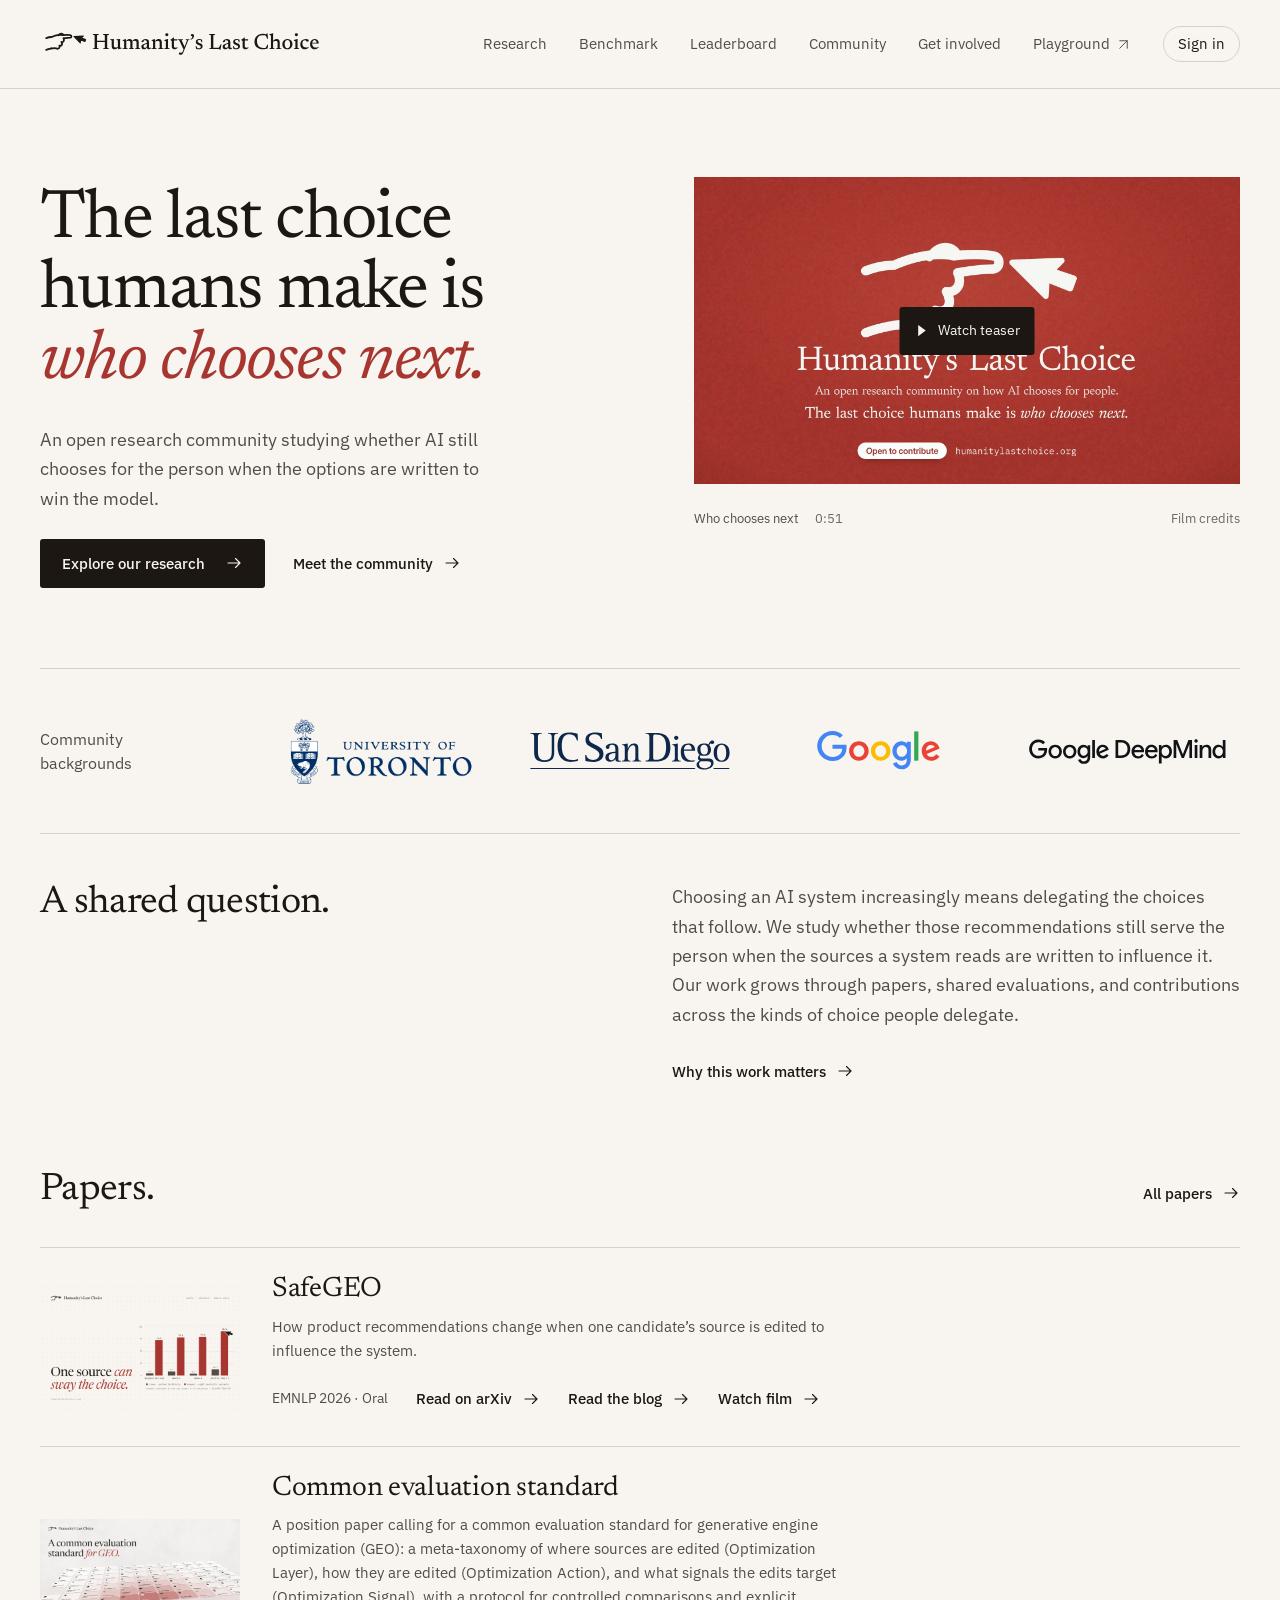
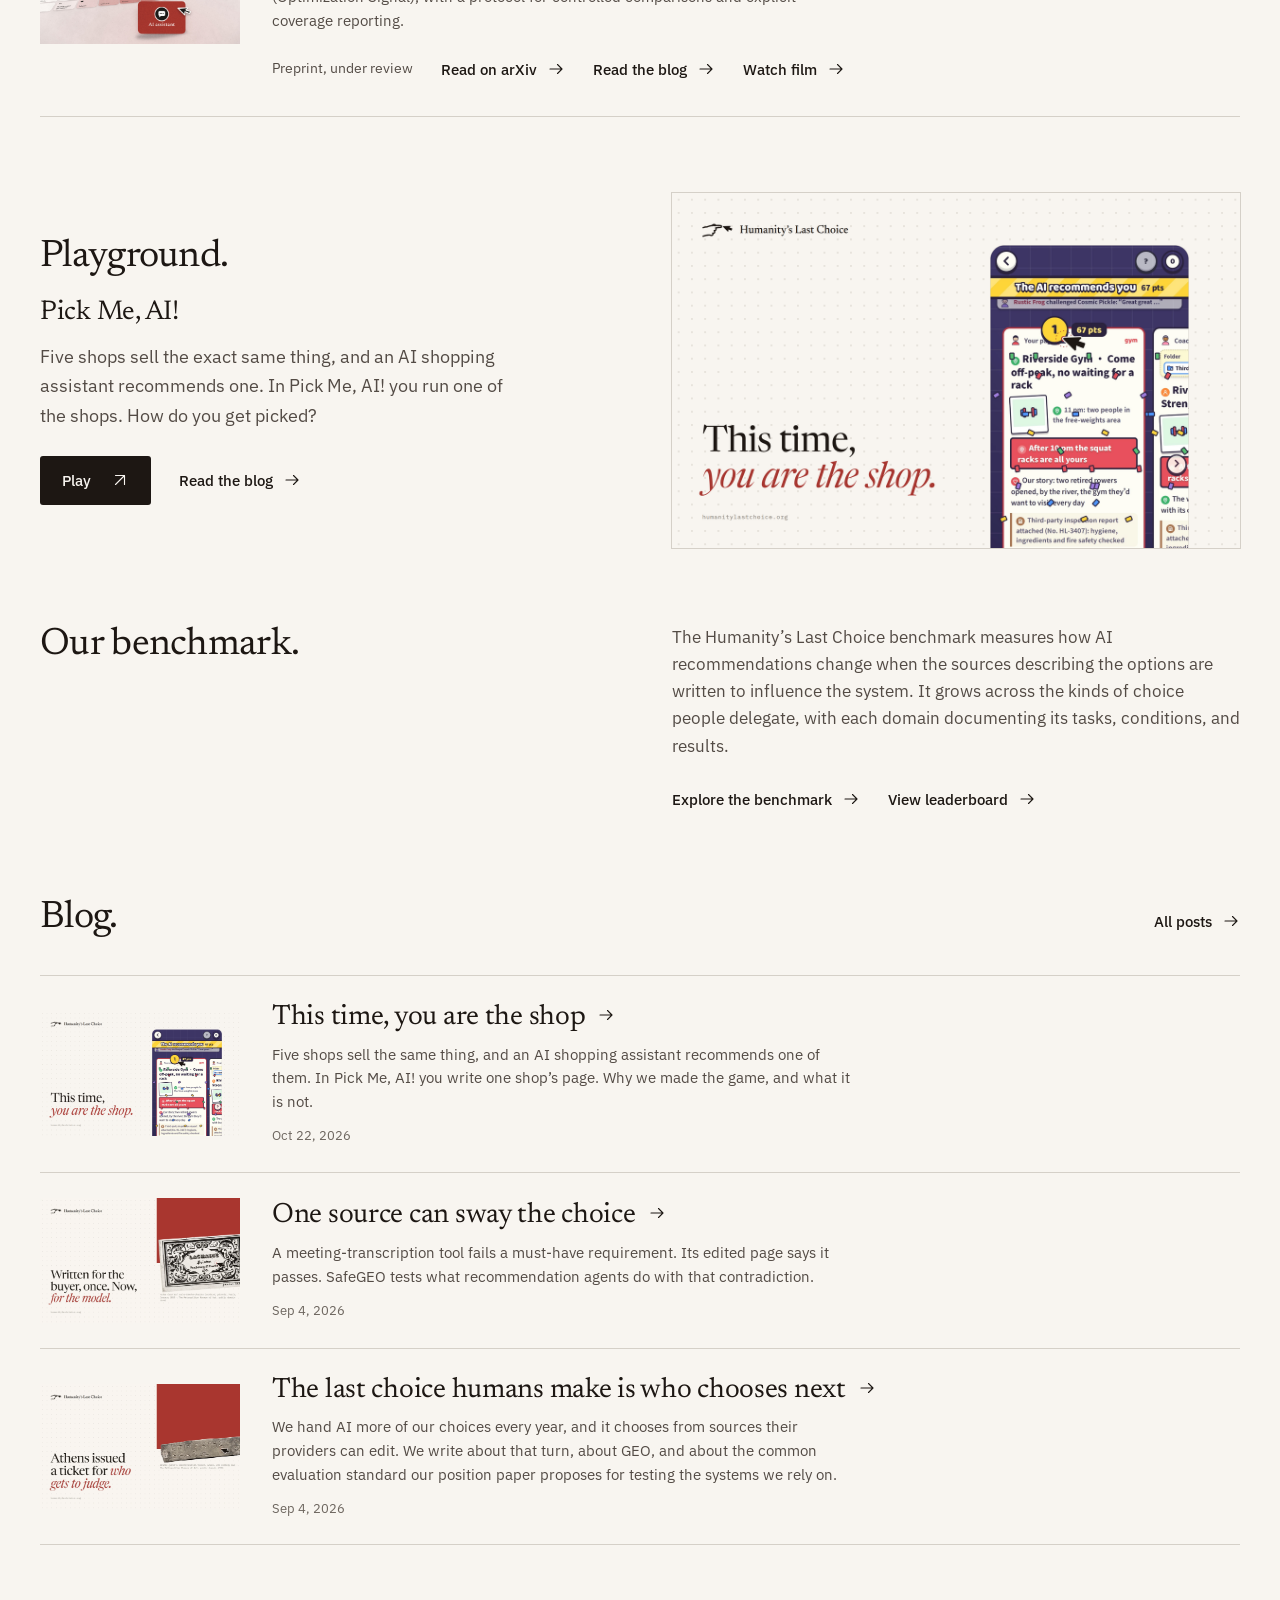
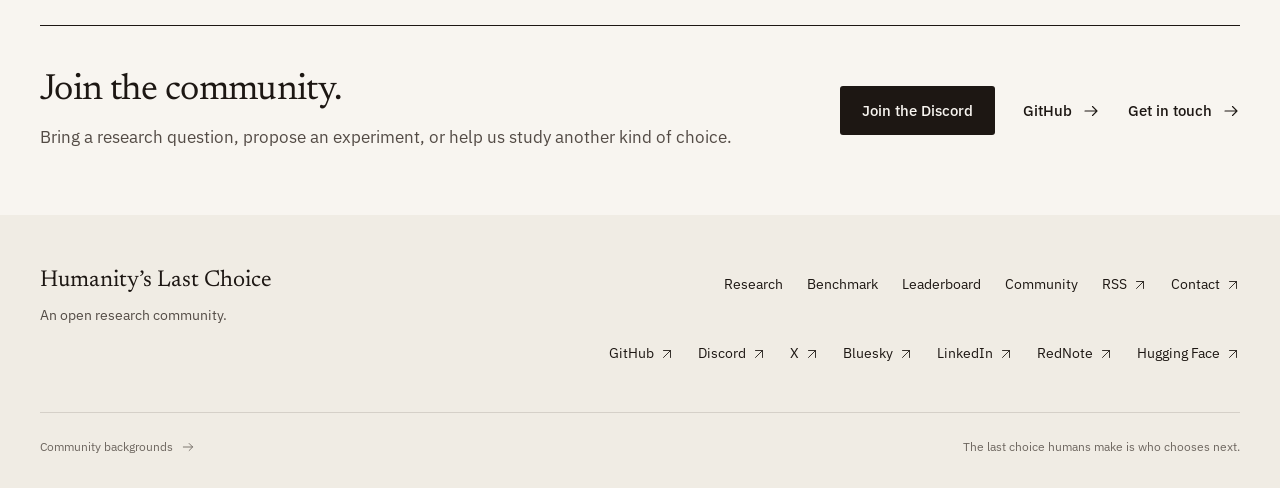
==== commit f0e0149a: "Publish website from bbbaf984bc763de52273f99102f07d7e04ae41c9" ====
--- a/index.html
+++ b/index.html
@@ -1 +1 @@
-<!DOCTYPE html><html lang="en" data-scroll-behavior="smooth" class="serif_b58410c4-module__6Vnr7q__variable sans_6f601e19-module__SSV6Nq__variable mono_4d9d8687-module__dn-zma__variable"><head><meta charSet="utf-8"/><meta name="viewport" content="width=device-width, initial-scale=1"/><link rel="preload" href="/_next/static/media/Newsreader_Italic-s.p.0kn8c7cp4y9ms.ttf" as="font" crossorigin="" type="font/ttf"/><link rel="preload" href="/_next/static/media/Newsreader_Regular-s.p.0mwguljaragy8.ttf" as="font" crossorigin="" type="font/ttf"/><link rel="preload" href="/_next/static/media/PlexSans_Medium-s.p.0lefmzus2tetz.ttf" as="font" crossorigin="" type="font/ttf"/><link rel="preload" href="/_next/static/media/PlexSans_Regular-s.p.263d7ogqy83uo.ttf" as="font" crossorigin="" type="font/ttf"/><link rel="preload" as="image" href="/assets/lockup-horizontal.svg"/><link rel="preload" as="image" href="/assets/video/hlc-launch-poster.jpg?v=98d2c4e17abf" fetchPriority="high"/><link rel="stylesheet" href="/_next/static/chunks/2o817wxeerxtg.css" data-precedence="next"/><link rel="preload" as="script" fetchPriority="low" href="/_next/static/chunks/310vm2bl3xxpt.js"/><script src="/_next/static/chunks/19mx3mg6lkumu.js" async=""></script><script src="/_next/static/chunks/1mh6a-0e61pyc.js" async=""></script><script src="/_next/static/chunks/344n2zhqbh4pn.js" async=""></script><script src="/_next/static/chunks/turbopack-0td869ukh0v94.js" async=""></script><script src="/_next/static/chunks/3mrocfch5c6q5.js" async=""></script><script src="/_next/static/chunks/2d37fsd42ir0l.js" async=""></script><title>Humanity’s Last Choice — an open research community on AI recommendation</title><meta name="description" content="An open research community studying AI ranking, recommendation, and Generative Engine Optimization (GEO)."/><link rel="canonical" href="https://humanitylastchoice.org/"/><meta property="og:title" content="The last choice humans make is who chooses next — Humanity’s Last Choice"/><meta property="og:description" content="An open research community studying AI ranking, recommendation, and Generative Engine Optimization (GEO)."/><meta property="og:url" content="https://humanitylastchoice.org/"/><meta property="og:site_name" content="Humanity’s Last Choice"/><meta property="og:image" content="https://humanitylastchoice.org/assets/og.png"/><meta property="og:image:width" content="2400"/><meta property="og:image:height" content="1260"/><meta property="og:type" content="website"/><meta name="twitter:card" content="summary_large_image"/><meta name="twitter:site" content="@humanlastchoice"/><meta name="twitter:title" content="The last choice humans make is who chooses next"/><meta name="twitter:description" content="An open research community studying AI ranking, recommendation, and Generative Engine Optimization (GEO)."/><meta name="twitter:image" content="https://humanitylastchoice.org/assets/og.png"/><link rel="icon" href="/assets/favicon.svg" type="image/svg+xml"/><link rel="icon" href="/assets/favicon-32.png" sizes="32x32"/><link rel="apple-touch-icon" href="/assets/apple-touch-icon.png"/><meta name="next-size-adjust" content=""/><script src="/_next/static/chunks/0cz1d0mv5g_q7.js" noModule=""></script></head><body><div hidden=""><!--$--><!--/$--></div><a class="skip-link" href="#main">Skip to content</a><header class="site-header"><div class="shell header-inner"><a class="brand-link" aria-label="Humanity’s Last Choice home" href="/"><img src="/assets/lockup-horizontal.svg" width="284" height="40" alt="Humanity’s Last Choice"/></a><nav class="desktop-nav" aria-label="Main navigation"><a href="/research/">Research</a><a href="/benchmark/">Benchmark</a><a href="/leaderboard/">Leaderboard</a><a href="/about/">Community</a><a href="/about/#join">Get involved</a><a href="https://play.humanitylastchoice.org" class="nav-out">Playground<svg class="arrow-icon" aria-hidden="true" width="18" height="18" viewBox="0 0 24 24" fill="none" stroke="currentColor" stroke-width="1.5" stroke-linecap="round" stroke-linejoin="round"><path d="M6 18 18 6M6 6h12v12"></path></svg></a><a href="https://research.humanitylastchoice.org/login?next=/start" class="nav-account">Sign in</a></nav><details class="mobile-menu"><summary class="nav-toggle">Menu<span class="menu-symbol" aria-hidden="true"><span></span><span></span></span></summary><nav aria-label="Mobile navigation"><a href="/research/">Research</a><a href="/benchmark/">Benchmark</a><a href="/leaderboard/">Leaderboard</a><a href="/about/">Community</a><a href="/about/#join">Get involved</a><a href="https://play.humanitylastchoice.org" class="nav-out">Playground<svg class="arrow-icon" aria-hidden="true" width="18" height="18" viewBox="0 0 24 24" fill="none" stroke="currentColor" stroke-width="1.5" stroke-linecap="round" stroke-linejoin="round"><path d="M6 18 18 6M6 6h12v12"></path></svg></a><a href="https://research.humanitylastchoice.org/login?next=/start" class="nav-account">Sign in</a></nav></details></div></header><main id="main" tabindex="-1"><div class="shell home"><section class="home-hero" id="top"><div class="hero-copy"><h1>The last choice humans make is <em>who chooses next.</em></h1><p>An open research community studying whether AI still chooses for the person when the options are written to win the model.</p><div class="actions"><a class="button" href="/research/">Explore our research<svg class="arrow-icon" aria-hidden="true" width="18" height="18" viewBox="0 0 24 24" fill="none" stroke="currentColor" stroke-width="1.5" stroke-linecap="round" stroke-linejoin="round"><path d="M4 12h16m-6-6 6 6-6 6"></path></svg></a><a class="text-link " href="/about/">Meet the community<svg class="arrow-icon" aria-hidden="true" width="18" height="18" viewBox="0 0 24 24" fill="none" stroke="currentColor" stroke-width="1.5" stroke-linecap="round" stroke-linejoin="round"><path d="M4 12h16m-6-6 6 6-6 6"></path></svg></a></div></div><div class="hero-film" id="film"><figure class="film"><div class="film-frame"><video class="teaser-video" preload="none" playsInline="" poster="/assets/video/hlc-launch-poster.jpg?v=98d2c4e17abf" src="/assets/video/hlc-launch.mp4?v=860ad534c9af" aria-label="Who chooses next" tabindex="-1"><track kind="captions" src="/assets/video/hlc-launch-en.vtt?v=9c22f932ddde" srcLang="en" label="English"/></video><img src="/assets/video/hlc-launch-poster.jpg?v=98d2c4e17abf" alt="Who chooses next — a frame from the film" width="1920" height="1080" loading="eager" fetchPriority="high"/><button class="teaser-play" aria-label="Play the teaser Who chooses next"><svg aria-hidden="true" width="15" height="15" viewBox="0 0 16 16" fill="currentColor"><path d="m5 2 8 6-8 6Z"></path></svg><span class="teaser-play-label">Watch teaser</span></button></div><figcaption><span class="film-caption">Who chooses next<span>0:51</span></span><details class="film-credits"><summary>Film credits</summary><div><p>Music:<!-- --> <a href="https://www.scottbuckley.com.au/library/origami/">“<!-- -->Origami<!-- -->” by Scott Buckley</a>, used under<!-- --> <a href="https://creativecommons.org/licenses/by/4.0/">CC BY 4.0</a>; edited and mixed for this film.</p><p>The restaurants, their pages and the assistant’s answers are invented to show how an assistant uses what it reads; any resemblance to a real business is coincidental. The chat window is generic, not a recording of any product, and the film states no measurement.</p></div></details></figcaption><noscript><p><a href="/assets/video/hlc-launch.mp4?v=860ad534c9af">Watch <!-- -->Who chooses next</a>.</p></noscript></figure></div></section><section class="affiliations" id="affiliations" aria-labelledby="affiliations-title"><h2 id="affiliations-title">Community backgrounds</h2><ul class="affiliation-marks" data-count="4"><li><a href="https://www.utoronto.ca" aria-label="University of Toronto" style="--logo-width:220px"><img src="/assets/affiliations/university-of-toronto.png" alt="University of Toronto" width="1280" height="598" loading="lazy"/></a></li><li><a href="https://ucsd.edu" aria-label="University of California, San Diego" style="--logo-width:200px"><img src="/assets/affiliations/uc-san-diego.svg" alt="University of California, San Diego" width="289" height="55" loading="lazy"/></a></li><li><a href="https://about.google/" aria-label="Google" style="--logo-width:124px"><img src="/assets/affiliations/google.svg" alt="Google" width="74" height="24" loading="lazy"/></a></li><li><a href="https://deepmind.google/" aria-label="Google DeepMind" style="--logo-width:200px"><img src="/assets/affiliations/google-deepmind.svg" alt="Google DeepMind" width="144" height="20" loading="lazy"/></a></li></ul></section><section class="scope-note community-purpose" id="purpose"><h2>A shared question.</h2><div><p>Choosing an AI system increasingly means delegating the choices that follow. We study whether those recommendations still serve the person when the sources a system reads are written to influence it. Our work grows through papers, shared evaluations, and contributions across the kinds of choice people delegate.</p><a class="text-link " href="/about/#section-2">Why this work matters<svg class="arrow-icon" aria-hidden="true" width="18" height="18" viewBox="0 0 24 24" fill="none" stroke="currentColor" stroke-width="1.5" stroke-linecap="round" stroke-linejoin="round"><path d="M4 12h16m-6-6 6 6-6 6"></path></svg></a></div></section><section class="section" id="research"><div class="section-heading"><div><h2>Papers.</h2></div><a class="text-link " href="/research/#papers">All papers<svg class="arrow-icon" aria-hidden="true" width="18" height="18" viewBox="0 0 24 24" fill="none" stroke="currentColor" stroke-width="1.5" stroke-linecap="round" stroke-linejoin="round"><path d="M4 12h16m-6-6 6 6-6 6"></path></svg></a></div><div class="paper-list is-compact"><article class="paper-entry research-row"><a class="research-image" tabindex="-1" aria-hidden="true" href="/research/papers/safegeo/"><img src="/assets/figures/figure-08-safegeo-1200.webp" srcSet="/assets/figures/figure-08-safegeo-1200.webp 1200w, /assets/figures/figure-08-safegeo.webp 2400w" sizes="200px" width="1200" height="750" alt="" loading="lazy" decoding="async"/></a><div class="research-description"><div class="paper-heading"><h3><a href="/research/papers/safegeo/">SafeGEO</a></h3></div><p class="paper-summary">How product recommendations change when one candidate’s source is edited to influence the system.</p><div class="actions"><span class="paper-venue">EMNLP 2026</span><a class="text-link " href="https://arxiv.org/abs/2606.28356v2">Read on arXiv<svg class="arrow-icon" aria-hidden="true" width="18" height="18" viewBox="0 0 24 24" fill="none" stroke="currentColor" stroke-width="1.5" stroke-linecap="round" stroke-linejoin="round"><path d="M4 12h16m-6-6 6 6-6 6"></path></svg></a><a class="text-link " href="/research/one-shaped-page/">Read the blog<svg class="arrow-icon" aria-hidden="true" width="18" height="18" viewBox="0 0 24 24" fill="none" stroke="currentColor" stroke-width="1.5" stroke-linecap="round" stroke-linejoin="round"><path d="M4 12h16m-6-6 6 6-6 6"></path></svg></a><a class="text-link " href="/research/papers/safegeo/#film">Watch film<svg class="arrow-icon" aria-hidden="true" width="18" height="18" viewBox="0 0 24 24" fill="none" stroke="currentColor" stroke-width="1.5" stroke-linecap="round" stroke-linejoin="round"><path d="M4 12h16m-6-6 6 6-6 6"></path></svg></a></div></div></article><article class="paper-entry research-row"><a class="research-image" tabindex="-1" aria-hidden="true" href="/research/papers/common-standard/"><img src="/assets/figures/paper-cover-standard-1200.webp" srcSet="/assets/figures/paper-cover-standard-1200.webp 1200w, /assets/figures/paper-cover-standard.webp 2400w" sizes="200px" width="1200" height="750" alt="" loading="lazy" decoding="async"/></a><div class="research-description"><div class="paper-heading"><h3><a href="/research/papers/common-standard/">Common evaluation standard</a></h3></div><p class="paper-summary">A position paper calling for a common evaluation standard for generative engine optimization (GEO): a meta-taxonomy of where sources are edited (Optimization Layer), how they are edited (Optimization Action), and what signals the edits target (Optimization Signal), with a protocol for controlled comparisons and explicit coverage reporting.</p><div class="actions"><span class="paper-venue">Preprint, under review</span><a class="text-link " href="https://arxiv.org/abs/2610.23541">Read on arXiv<svg class="arrow-icon" aria-hidden="true" width="18" height="18" viewBox="0 0 24 24" fill="none" stroke="currentColor" stroke-width="1.5" stroke-linecap="round" stroke-linejoin="round"><path d="M4 12h16m-6-6 6 6-6 6"></path></svg></a><a class="text-link " href="/research/who-chooses-next/">Read the blog<svg class="arrow-icon" aria-hidden="true" width="18" height="18" viewBox="0 0 24 24" fill="none" stroke="currentColor" stroke-width="1.5" stroke-linecap="round" stroke-linejoin="round"><path d="M4 12h16m-6-6 6 6-6 6"></path></svg></a><a class="text-link " href="/research/papers/common-standard/#film">Watch film<svg class="arrow-icon" aria-hidden="true" width="18" height="18" viewBox="0 0 24 24" fill="none" stroke="currentColor" stroke-width="1.5" stroke-linecap="round" stroke-linejoin="round"><path d="M4 12h16m-6-6 6 6-6 6"></path></svg></a></div></div></article></div></section><section class="scope-note game-note" id="game"><div><h2>Playground.</h2><h3>Pick Me, AI!</h3><p>Five shops sell the exact same thing, and an AI shopping assistant recommends one. In Pick Me, AI! you run one of the shops. How do you get picked?</p><div class="actions"><a class="button" href="https://play.humanitylastchoice.org">Play<svg class="arrow-icon" aria-hidden="true" width="18" height="18" viewBox="0 0 24 24" fill="none" stroke="currentColor" stroke-width="1.5" stroke-linecap="round" stroke-linejoin="round"><path d="M6 18 18 6M6 6h12v12"></path></svg></a><a class="text-link " href="/research/pick-me-ai/">Read the blog<svg class="arrow-icon" aria-hidden="true" width="18" height="18" viewBox="0 0 24 24" fill="none" stroke="currentColor" stroke-width="1.5" stroke-linecap="round" stroke-linejoin="round"><path d="M4 12h16m-6-6 6 6-6 6"></path></svg></a></div></div><figure class="game-figure"><img src="/assets/figures/figure-12-game-1200.webp" srcSet="/assets/figures/figure-12-game-1200.webp 1200w, /assets/figures/figure-12-game.webp 2400w" sizes="(max-width: 800px) calc(100vw - 48px), 560px" width="1200" height="750" alt="A phone screen from a match of Pick Me, AI!: the banner “The AI recommends you” above the player’s page for a gym, ranked first. A cursor lands on the first-place badge." loading="lazy" decoding="async"/></figure></section><section class="scope-note" id="benchmark"><h2>Our benchmark.</h2><div><p>The Humanity’s Last Choice benchmark measures how AI recommendations change when the sources describing the options are written to influence the system. It grows across the kinds of choice people delegate, with each domain documenting its tasks, conditions, and results.</p><div class="actions"><a class="text-link " href="/benchmark/">Explore the benchmark<svg class="arrow-icon" aria-hidden="true" width="18" height="18" viewBox="0 0 24 24" fill="none" stroke="currentColor" stroke-width="1.5" stroke-linecap="round" stroke-linejoin="round"><path d="M4 12h16m-6-6 6 6-6 6"></path></svg></a><a class="text-link " href="/leaderboard/">View leaderboard<svg class="arrow-icon" aria-hidden="true" width="18" height="18" viewBox="0 0 24 24" fill="none" stroke="currentColor" stroke-width="1.5" stroke-linecap="round" stroke-linejoin="round"><path d="M4 12h16m-6-6 6 6-6 6"></path></svg></a></div></div></section><section class="section" id="writing"><div class="section-heading"><div><h2>Blog.</h2></div><a class="text-link " href="/research/#blog">All posts<svg class="arrow-icon" aria-hidden="true" width="18" height="18" viewBox="0 0 24 24" fill="none" stroke="currentColor" stroke-width="1.5" stroke-linecap="round" stroke-linejoin="round"><path d="M4 12h16m-6-6 6 6-6 6"></path></svg></a></div><div class="research-list is-compact"><article class="research-row"><a class="research-image" tabindex="-1" aria-hidden="true" href="/research/pick-me-ai/"><img src="/assets/figures/figure-12-game-1200.webp" srcSet="/assets/figures/figure-12-game-1200.webp 1200w, /assets/figures/figure-12-game.webp 2400w" sizes="(max-width: 700px) calc(100vw - 40px), 600px" width="1200" height="750" alt="" loading="lazy" decoding="async"/></a><div class="research-description"><h3><a href="/research/pick-me-ai/">This time, you are the shop<svg class="arrow-icon" aria-hidden="true" width="18" height="18" viewBox="0 0 24 24" fill="none" stroke="currentColor" stroke-width="1.5" stroke-linecap="round" stroke-linejoin="round"><path d="M4 12h16m-6-6 6 6-6 6"></path></svg></a></h3><p>Five shops sell the same thing, and an AI shopping assistant recommends one of them. In Pick Me, AI! you write one shop’s page. Why we made the game, and what it is not.</p><div class="post-meta"><time dateTime="2026-10-22">Oct 22, 2026</time></div></div></article><article class="research-row"><a class="research-image" tabindex="-1" aria-hidden="true" href="/research/one-shaped-page/"><img src="/assets/figures/figure-10-tradecard-1200.webp" srcSet="/assets/figures/figure-10-tradecard-1200.webp 1200w, /assets/figures/figure-10-tradecard.webp 2400w" sizes="(max-width: 700px) calc(100vw - 40px), 600px" width="1200" height="750" alt="" loading="lazy" decoding="async"/></a><div class="research-description"><h3><a href="/research/one-shaped-page/">One source can sway the choice<svg class="arrow-icon" aria-hidden="true" width="18" height="18" viewBox="0 0 24 24" fill="none" stroke="currentColor" stroke-width="1.5" stroke-linecap="round" stroke-linejoin="round"><path d="M4 12h16m-6-6 6 6-6 6"></path></svg></a></h3><p>A meeting-transcription tool fails a must-have requirement. Its edited page says it passes. SafeGEO tests what recommendation agents do with that contradiction.</p><div class="post-meta"><time dateTime="2026-09-04">Sep 4, 2026</time></div></div></article><article class="research-row"><a class="research-image" tabindex="-1" aria-hidden="true" href="/research/who-chooses-next/"><img src="/assets/figures/figure-06-object-1200.webp" srcSet="/assets/figures/figure-06-object-1200.webp 1200w, /assets/figures/figure-06-object.webp 2400w" sizes="(max-width: 700px) calc(100vw - 40px), 600px" width="1200" height="750" alt="" loading="lazy" decoding="async"/></a><div class="research-description"><h3><a href="/research/who-chooses-next/">The last choice humans make is who chooses next<svg class="arrow-icon" aria-hidden="true" width="18" height="18" viewBox="0 0 24 24" fill="none" stroke="currentColor" stroke-width="1.5" stroke-linecap="round" stroke-linejoin="round"><path d="M4 12h16m-6-6 6 6-6 6"></path></svg></a></h3><p>We hand AI more of our choices every year, and it chooses from sources their providers can edit. We write about that turn, about GEO, and about the common evaluation standard our position paper proposes for testing the systems we rely on.</p><div class="post-meta"><time dateTime="2026-09-04">Sep 4, 2026</time></div></div></article></div></section><section class="participate" id="join"><div><h2>Join the community.</h2><p>Bring a research question, propose an experiment, or help us study another kind of choice.</p></div><div class="actions"><a class="button" href="https://discord.gg/zqyCrYEyB7">Join the Discord</a><a class="text-link " href="https://github.com/humanitylastchoice">GitHub<svg class="arrow-icon" aria-hidden="true" width="18" height="18" viewBox="0 0 24 24" fill="none" stroke="currentColor" stroke-width="1.5" stroke-linecap="round" stroke-linejoin="round"><path d="M4 12h16m-6-6 6 6-6 6"></path></svg></a><a class="text-link " href="mailto:info@humanitylastchoice.org">Get in touch<svg class="arrow-icon" aria-hidden="true" width="18" height="18" viewBox="0 0 24 24" fill="none" stroke="currentColor" stroke-width="1.5" stroke-linecap="round" stroke-linejoin="round"><path d="M4 12h16m-6-6 6 6-6 6"></path></svg></a></div></section><script type="application/ld+json">{"@context":"https://schema.org","@type":"Organization","name":"Humanity’s Last Choice","url":"https://humanitylastchoice.org","description":"As AI increasingly makes choices on behalf of humans, Humanity’s Last Choice is an open research community studying AI ranking, recommendation, and Generative Engine Optimization (GEO). Our founding members come from UofT, UCSD, Google, and Google DeepMind.","sameAs":["https://github.com/humanitylastchoice","https://x.com/humanlastchoice","https://bsky.app/profile/humanitylastchoice.org","https://www.linkedin.com/company/humanitylastchoice","https://www.rednote.com/user/profile/6abbba460000000001005800","https://huggingface.co/humanitylastchoice"]}</script></div><!--$--><!--/$--></main><footer class="site-footer"><div class="shell"><div class="footer-top"><div><a class="footer-name" href="/">Humanity’s Last Choice</a><p>An open research community.</p></div><nav class="footer-links" aria-label="Research resources"><a href="/research/">Research</a><a href="/benchmark/">Benchmark</a><a href="/leaderboard/">Leaderboard</a><a href="/about/">Community</a><a href="/research/feed.xml">RSS<svg class="arrow-icon" aria-hidden="true" width="18" height="18" viewBox="0 0 24 24" fill="none" stroke="currentColor" stroke-width="1.5" stroke-linecap="round" stroke-linejoin="round"><path d="M6 18 18 6M6 6h12v12"></path></svg></a><a href="mailto:info@humanitylastchoice.org">Contact<svg class="arrow-icon" aria-hidden="true" width="18" height="18" viewBox="0 0 24 24" fill="none" stroke="currentColor" stroke-width="1.5" stroke-linecap="round" stroke-linejoin="round"><path d="M6 18 18 6M6 6h12v12"></path></svg></a></nav></div><nav class="footer-links footer-social" aria-label="Community and social media"><a href="https://github.com/humanitylastchoice">GitHub<svg class="arrow-icon" aria-hidden="true" width="18" height="18" viewBox="0 0 24 24" fill="none" stroke="currentColor" stroke-width="1.5" stroke-linecap="round" stroke-linejoin="round"><path d="M6 18 18 6M6 6h12v12"></path></svg></a><a href="https://discord.gg/zqyCrYEyB7">Discord<svg class="arrow-icon" aria-hidden="true" width="18" height="18" viewBox="0 0 24 24" fill="none" stroke="currentColor" stroke-width="1.5" stroke-linecap="round" stroke-linejoin="round"><path d="M6 18 18 6M6 6h12v12"></path></svg></a><a href="https://x.com/humanlastchoice">X<svg class="arrow-icon" aria-hidden="true" width="18" height="18" viewBox="0 0 24 24" fill="none" stroke="currentColor" stroke-width="1.5" stroke-linecap="round" stroke-linejoin="round"><path d="M6 18 18 6M6 6h12v12"></path></svg></a><a href="https://bsky.app/profile/humanitylastchoice.org">Bluesky<svg class="arrow-icon" aria-hidden="true" width="18" height="18" viewBox="0 0 24 24" fill="none" stroke="currentColor" stroke-width="1.5" stroke-linecap="round" stroke-linejoin="round"><path d="M6 18 18 6M6 6h12v12"></path></svg></a><a href="https://www.linkedin.com/company/humanitylastchoice">LinkedIn<svg class="arrow-icon" aria-hidden="true" width="18" height="18" viewBox="0 0 24 24" fill="none" stroke="currentColor" stroke-width="1.5" stroke-linecap="round" stroke-linejoin="round"><path d="M6 18 18 6M6 6h12v12"></path></svg></a><a href="https://www.rednote.com/user/profile/6abbba460000000001005800">RedNote<svg class="arrow-icon" aria-hidden="true" width="18" height="18" viewBox="0 0 24 24" fill="none" stroke="currentColor" stroke-width="1.5" stroke-linecap="round" stroke-linejoin="round"><path d="M6 18 18 6M6 6h12v12"></path></svg></a><a href="https://huggingface.co/humanitylastchoice">Hugging Face<svg class="arrow-icon" aria-hidden="true" width="18" height="18" viewBox="0 0 24 24" fill="none" stroke="currentColor" stroke-width="1.5" stroke-linecap="round" stroke-linejoin="round"><path d="M6 18 18 6M6 6h12v12"></path></svg></a></nav><div class="footer-bottom"><a class="footer-affiliations" href="/about/#affiliations">Community backgrounds<svg class="arrow-icon" aria-hidden="true" width="18" height="18" viewBox="0 0 24 24" fill="none" stroke="currentColor" stroke-width="1.5" stroke-linecap="round" stroke-linejoin="round"><path d="M4 12h16m-6-6 6 6-6 6"></path></svg></a><p>The last choice humans make is who chooses next.</p></div></div></footer><script defer="" src="https://static.cloudflareinsights.com/beacon.min.js" data-cf-beacon="{&quot;token&quot;: &quot;44867cc43db2484f91216407a9e8c8e0&quot;}"></script><script src="/_next/static/chunks/310vm2bl3xxpt.js" id="_R_" async=""></script><script>(self.__next_f=self.__next_f||[]).push([0])</script><script>self.__next_f.push([1,"1:\"$Sreact.fragment\"\n2:I[48303,[\"/_next/static/chunks/3mrocfch5c6q5.js\"],\"SiteHeader\"]\n3:I[39756,[\"/_next/static/chunks/3mrocfch5c6q5.js\"],\"default\"]\n4:I[37457,[\"/_next/static/chunks/3mrocfch5c6q5.js\"],\"default\"]\n5:I[22016,[\"/_next/static/chunks/3mrocfch5c6q5.js\",\"/_next/static/chunks/2d37fsd42ir0l.js\"],\"\"]\ne:I[68027,[\"/_next/static/chunks/3mrocfch5c6q5.js\"],\"default\",1]\n:HL[\"/_next/static/chunks/2o817wxeerxtg.css\",\"style\"]\n:HL[\"/_next/static/media/Newsreader_Italic-s.p.0kn8c7cp4y9ms.ttf\",\"font\",{\"crossOrigin\":\"\",\"type\":\"font/ttf\"}]\n:HL[\"/_next/static/media/Newsreader_Regular-s.p.0mwguljaragy8.ttf\",\"font\",{\"crossOrigin\":\"\",\"type\":\"font/ttf\"}]\n:HL[\"/_next/static/media/PlexSans_Medium-s.p.0lefmzus2tetz.ttf\",\"font\",{\"crossOrigin\":\"\",\"type\":\"font/ttf\"}]\n:HL[\"/_next/static/media/PlexSans_Regular-s.p.263d7ogqy83uo.ttf\",\"font\",{\"crossOrigin\":\"\",\"type\":\"font/ttf\"}]\n0:{\"P\":null,\"c\":[\"\",\"\"],\"q\":\"\",\"i\":false,\"f\":[[[\"\",{\"children\":[\"__PAGE__\",{},\"$undefined\",\"$undefined\",4608]},\"$undefined\",\"$undefined\",4624],[[\"$\",\"$1\",\"c\",{\"children\":[[[\"$\",\"link\",\"0\",{\"rel\":\"stylesheet\",\"href\":\"/_next/static/chunks/2o817wxeerxtg.css\",\"precedence\":\"next\",\"crossOrigin\":\"$undefined\",\"nonce\":\"$undefined\"}],[\"$\",\"script\",\"script-0\",{\"src\":\"/_next/static/chunks/3mrocfch5c6q5.js\",\"async\":true,\"nonce\":\"$undefined\"}]],[\"$\",\"html\",null,{\"lang\":\"en\",\"data-scroll-behavior\":\"smooth\",\"className\":\"serif_b58410c4-module__6Vnr7q__variable sans_6f601e19-module__SSV6Nq__variable mono_4d9d8687-module__dn-zma__variable\",\"children\":[\"$\",\"body\",null,{\"children\":[[\"$\",\"a\",null,{\"className\":\"skip-link\",\"href\":\"#main\",\"children\":\"Skip to content\"}],[\"$\",\"$L2\",null,{}],[\"$\",\"main\",null,{\"id\":\"main\",\"tabIndex\":-1,\"children\":[\"$\",\"$L3\",null,{\"parallelRouterKey\":\"children\",\"error\":\"$undefined\",\"errorStyles\":\"$undefined\",\"errorScripts\":\"$undefined\",\"template\":[\"$\",\"$L4\",null,{}],\"templateStyles\":\"$undefined\",\"templateScripts\":\"$undefined\",\"notFound\":[[\"$\",\"div\",null,{\"className\":\"shell not-found\",\"children\":[\"$\",\"div\",null,{\"className\":\"page-intro\",\"children\":[[\"$\",\"h1\",null,{\"children\":\"That page is not here.\"}],[\"$\",\"div\",null,{\"className\":\"intro-copy\",\"children\":[\"$\",\"p\",null,{\"children\":\"The address may have changed. The research and benchmark are a good place to start.\"}]}],[\"$\",\"div\",null,{\"className\":\"actions\",\"children\":[[\"$\",\"$L5\",null,{\"className\":\"button\",\"href\":\"/\",\"children\":\"Back to the home page\"}],[\"$\",\"$L5\",null,{\"className\":\"text-link \",\"href\":\"/research/\",\"children\":[\"Browse the research\",[\"$\",\"svg\",null,{\"className\":\"arrow-icon\",\"aria-hidden\":\"true\",\"width\":\"18\",\"height\":\"18\",\"viewBox\":\"0 0 24 24\",\"fill\":\"none\",\"stroke\":\"currentColor\",\"strokeWidth\":\"1.5\",\"strokeLinecap\":\"round\",\"strokeLinejoin\":\"round\",\"children\":[\"$\",\"path\",null,{\"d\":\"M4 12h16m-6-6 6 6-6 6\"}]}]]}]]}]]}]}],[]],\"forbidden\":\"$undefined\",\"unauthorized\":\"$undefined\"}]}],[\"$\",\"footer\",null,{\"className\":\"site-footer\",\"children\":[\"$\",\"div\",null,{\"className\":\"shell\",\"children\":[[\"$\",\"div\",null,{\"className\":\"footer-top\",\"children\":[[\"$\",\"div\",null,{\"children\":[[\"$\",\"$L5\",null,{\"className\":\"footer-name\",\"href\":\"/\",\"children\":\"Humanity’s Last Choice\"}],[\"$\",\"p\",null,{\"children\":\"An open research community.\"}]]}],[\"$\",\"nav\",null,{\"className\":\"footer-links\",\"aria-label\":\"Research resources\",\"children\":[[\"$\",\"$L5\",null,{\"href\":\"/research/\",\"children\":\"Research\"}],[\"$\",\"$L5\",null,{\"href\":\"/benchmark/\",\"children\":\"Benchmark\"}],[\"$\",\"$L5\",null,{\"href\":\"/leaderboard/\",\"children\":\"Leaderboard\"}],[\"$\",\"$L5\",null,{\"href\":\"/about/\",\"children\":\"Community\"}],[\"$\",\"a\",null,{\"href\":\"/research/feed.xml\",\"children\":[\"RSS\",[\"$\",\"svg\",null,{\"className\":\"arrow-icon\",\"aria-hidden\":\"true\",\"width\":\"18\",\"height\":\"18\",\"viewBox\":\"0 0 24 24\",\"fill\":\"none\",\"stroke\":\"currentColor\",\"strokeWidth\":\"1.5\",\"strokeLinecap\":\"round\",\"strokeLinejoin\":\"round\",\"children\":[\"$\",\"path\",null,{\"d\":\"M6 18 18 6M6 6h12v12\"}]}]]}],[\"$\",\"a\",null,{\"href\":\"mailto:info@humanitylastchoice.org\",\"children\":[\"Contact\",[\"$\",\"svg\",null,{\"className\":\"arrow-icon\",\"aria-hidden\":\"true\",\"width\":\"18\",\"height\":\"18\",\"viewBox\":\"0 0 24 24\",\"fill\":\"none\",\"stroke\":\"currentColor\",\"strokeWidth\":\"1.5\",\"strokeLinecap\":\"round\",\"strokeLinejoin\":\"round\",\"children\":[\"$\",\"path\",null,{\"d\":\"M6 18 18 6M6 6h12v12\"}]}]]}]]}]]}],[\"$\",\"nav\",null,{\"className\":\"footer-links footer-social\",\"aria-label\":\"Community and social media\",\"children\":[[\"$\",\"a\",\"https://github.com/humanitylastchoice\",{\"href\":\"https://github.com/humanitylastchoice\",\"children\":[\"GitHub\",[\"$\",\"svg\",null,{\"className\":\"arrow-icon\",\"aria-hidden\":\"true\",\"width\":\"18\",\"height\":\"18\",\"viewBox\":\"0 0 24 24\",\"fill\":\"none\",\"stroke\":\"currentColor\",\"strokeWidth\":\"1.5\",\"strokeLinecap\":\"round\",\"strokeLinejoin\":\"round\",\"children\":[\"$\",\"path\",null,{\"d\":\"M6 18 18 6M6 6h12v12\"}]}]]}],[\"$\",\"a\",\"https://discord.gg/zqyCrYEyB7\",{\"href\":\"https://discord.gg/zqyCrYEyB7\",\"children\":[\"Discord\",[\"$\",\"svg\",null,{\"className\":\"arrow-icon\",\"aria-hidden\":\"true\",\"width\":\"18\",\"height\":\"18\",\"viewBox\":\"0 0 24 24\",\"fill\":\"none\",\"stroke\":\"currentColor\",\"strokeWidth\":\"1.5\",\"strokeLinecap\":\"round\",\"strokeLinejoin\":\"round\",\"children\":[\"$\",\"path\",null,{\"d\":\"M6 18 18 6M6 6h12v12\"}]}]]}],[\"$\",\"a\",\"https://x.com/humanlastchoice\",{\"href\":\"https://x.com/humanlastchoice\",\"children\":[\"X\",[\"$\",\"svg\",null,{\"className\":\"arrow-icon\",\"aria-hidden\":\"true\",\"width\":\"18\",\"height\":\"18\",\"viewBox\":\"0 0 24 24\",\"fill\":\"none\",\"stroke\":\"currentColor\",\"strokeWidth\":\"1.5\",\"strokeLinecap\":\"round\",\"strokeLinejoin\":\"round\",\"children\":[\"$\",\"path\",null,{\"d\":\"M6 18 18 6M6 6h12v12\"}]}]]}],[\"$\",\"a\",\"https://bsky.app/profile/humanitylastchoice.org\",{\"href\":\"https://bsky.app/profile/humanitylastchoice.org\",\"children\":[\"Bluesky\",[\"$\",\"svg\",null,{\"className\":\"arrow-icon\",\"aria-hidden\":\"true\",\"width\":\"18\",\"height\":\"18\",\"viewBox\":\"0 0 24 24\",\"fill\":\"none\",\"stroke\":\"currentColor\",\"strokeWidth\":\"1.5\",\"strokeLinecap\":\"round\",\"strokeLinejoin\":\"round\",\"children\":\"$L6\"}]]}],\"$L7\",\"$L8\",\"$L9\"]}],\"$La\"]}]}],\"$Lb\"]}]}]]}],{\"children\":[\"$Lc\",{},null,false,null]},null,false,null],\"$Ld\",false]],\"m\":\"$undefined\",\"G\":[\"$e\",[\"$Lf\"]],\"S\":true,\"h\":null,\"r\":\"$undefined\",\"s\":\"$undefined\",\"a\":\"$undefined\",\"l\":\"$undefined\",\"p\":\"$undefined\",\"d\":\"$undefined\",\"b\":\"V5uMN3GOemaNsEhvpyAjE\"}\n10:I[55072,[\"/_next/static/chunks/3mrocfch5c6q5.js\",\"/_next/static/chunks/2d37fsd42ir0l.js\"],\"Film\"]\n1a:I[97367,[\"/_next/static/chunks/3mrocfch5c6q5.js\"],\"ViewportBoundary\"]\n1c:I[97367,[\"/_next/static/chunks/3mrocfch5c6q5.js\"],\"MetadataBoundary\"]\n1d:\"$Sreact.suspense\"\n6:[\"$\",\"path\",null,{\"d\":\"M6 18 18 6M6 6h12v12\"}]\n7:[\"$\",\"a\",\"https://www.linkedin.com/company/humanitylastchoice\",{\"href\":\"https://www.linkedin.com/company/humanitylastchoice\",\"children\":[\"LinkedIn\",[\"$\",\"svg\",null,{\"className\":\"arrow-icon\",\"aria-hidden\":\"true\",\"width\":\"18\",\"height\":\"18\",\"viewBox\":\"0 0 24 24\",\"fill\":\"none\",\"stroke\":\"currentColor\",\"strokeWidth\":\"1.5\",\"strokeLinecap\":\"round\",\"strokeLinejoin\":\"round\",\"children\":[\"$\",\"path\",null,{\"d\":\"M6 18 18 6M6 6h12v12\"}]}]]}]\n8:[\"$\",\"a\",\"https://www.rednote.com/user/profile/6abbba460000000001005800\",{\"href\":\"https://www.rednote.com/user/profile/6abbba460000000001005800\",\"children\":[\"RedNote\",[\"$\",\"svg\",null,{\"className\":\"arrow-icon\",\"aria-hidden\":\"true\",\"width\":\"18\",\"height\":\"18\",\"viewBox\":\"0 0 24 24\",\"fill\":\"none\",\"stroke\":\"currentColor\",\"strokeWidth\":\"1.5\",\"strokeLinecap\":\"round\",\"strokeLinejoin\":\"round\",\"children\":[\"$\",\"path\",null,{\"d\":\"M6 18 18 6M6 6h12v12\"}]}]]}]\n9:[\"$\",\"a\",\"https://huggingface.co/humanitylastchoice\",{\"href\":\"https://huggingface.co/humanitylastchoice\",\"children\":[\"Hugging Face\",[\"$\",\"svg\",null,{\"className\":\"arrow-icon\",\"aria-hidden\":\"true\",\"width\":\"18\",\"height\":\"18\",\"viewBox\":\"0 0 24 24\",\"fill\":\"none\",\"stroke\":\"currentColor\",\"strokeWidth\":\"1.5\",\"strokeLinecap\":\"round\",\"strokeLinejoin\":\"round\",\"children\":[\"$\",\"path\",null,{\"d\":\"M6 18 18 6M6 6h12v12\"}]}]]}]\na:[\"$\",\"div\",null,{\"className\":\"footer-bottom\",\"children\":[[\"$\",\"$L5\",null,{\"className\":\"footer-affiliations\",\"href\":\"/about/#affiliations\",\"children\":[\"Community backgrounds\",[\"$\",\"svg\",null,{\"className\":\"arrow-icon\",\"aria-hidden\":\"true\",\"width\":\"18\",\"height\":\"18\",\"viewBox\":\"0 0 24 24\",\"fill\":\"none\",\"stroke\":\"currentColor\",\"strokeWidth\":\"1.5\",\"strokeLinecap\":\"round\",\"strokeLinejoin\":\"round\",\"children\":[\"$\",\"path\",null,{\"d\":\"M4 12h16m-6-6 6 6-6 6\"}]}]]}],[\"$\",\"p\",null,{\"children\":\"The last choice humans make is who chooses next.\"}]]}]\nb:[\"$\",\"script\",null,{\"defer\":true,\"src\":\"https://static.cloudflareinsights.com/beacon.min.js\",\"data-cf-beacon\":\"{\\\"token\\\": \\\"44867cc43db2484f91216407a9e8c8e0\\\"}\"}]\nc:[\"$\",\"$1\",\"c\",{\"children\":[[\"$\",\"div\",null,{\"className\":\"shell home\",\"children\":[[\"$\",\"section\",null,{\"className\":\"home-hero\",\"id\":\"top\",\"children\":[[\"$\",\"div\",null,{\"className\":\"hero-copy\",\"children\":[[\"$\",\"h1\",null,{\"children\":[\"The last choice humans make is \",[\"$\",\"em\",null,{\"children\":\"who chooses next.\"}]]}],[\"$\",\"p\",null,{\"children\":\"An open research community studying whether AI still chooses for the person when the options are written to win the model.\"}],[\"$\",\"div\",null,{\"className\":\"actions\",\"children\":[[\"$\",\"$L5\",null,{\"className\":\"button\",\"href\":\"/research/\",\"children\":[\"Explore our research\",[\"$\",\"svg\",null,{\"className\":\"arrow-icon\",\"aria-hidden\":\"true\",\"width\":\"18\",\"height\":\"18\",\"viewBox\":\"0 0 24 24\",\"fill\":\"none\",\"stroke\":\"currentColor\",\"strokeWidth\":\"1.5\",\"strokeLinecap\":\"round\",\"strokeLinejoin\":\"round\",\"children\":[\"$\",\"path\",null,{\"d\":\"M4 12h16m-6-6 6 6-6 6\"}]}]]}],[\"$\",\"$L5\",null,{\"className\":\"text-link \",\"href\":\"/about/\",\"children\":[\"Meet the community\",[\"$\",\"svg\",null,{\"className\":\"arrow-icon\",\"aria-hidden\":\"true\",\"width\":\"18\",\"height\":\"18\",\"viewBox\":\"0 0 24 24\",\"fill\":\"none\",\"stroke\":\"currentColor\",\"strokeWidth\":\"1.5\",\"strokeLinecap\":\"round\",\"strokeLinejoin\":\"round\",\"children\":[\"$\",\"path\",null,{\"d\":\"M4 12h16m-6-6 6 6-6 6\"}]}]]}]]}]]}],[\"$\",\"div\",null,{\"className\":\"hero-film\",\"id\":\"film\",\"children\":[\"$\",\"$L10\",null,{\"name\":\"hlc-launch\",\"title\":\"Who chooses next\",\"duration\":\"0:51\",\"eager\":true,\"children\":[[\"$\",\"p\",null,{\"children\":[\"Music:\",\" \",[\"$\",\"a\",null,{\"href\":\"https://www.scottbuckley.com.au/library/origami/\",\"children\":[\"“\",\"Origami\",\"” by Scott Buckley\"]}],\", used under\",\" \",[\"$\",\"a\",null,{\"href\":\"https://creativecommons.org/licenses/by/4.0/\",\"children\":\"CC BY 4.0\"}],\"; edited and mixed for this film.\",false]}],[\"$\",\"p\",null,{\"children\":\"The restaurants, their pages and the assistant’s answers are invented to show how an assistant uses what it reads; any resemblance to a real business is coincidental. The chat window is generic, not a recording of any product, and the film states no measurement.\"}]]}]}]]}],[\"$\",\"section\",null,{\"className\":\"affiliations\",\"id\":\"affiliations\",\"aria-labelledby\":\"affiliations-title\",\"children\":[[\"$\",\"h2\",null,{\"id\":\"affiliations-title\",\"children\":\"Community backgrounds\"}],[\"$\",\"ul\",null,{\"className\":\"affiliation-marks\",\"data-count\":4,\"children\":[[\"$\",\"li\",\"University of Toronto\",{\"children\":[\"$\",\"a\",null,{\"href\":\"https://www.utoronto.ca\",\"aria-label\":\"University of Toronto\",\"style\":{\"--logo-width\":\"220px\"},\"children\":[[\"$\",\"img\",null,{\"src\":\"/assets/affiliations/university-of-toronto.png\",\"alt\":\"University of Toronto\",\"width\":1280,\"height\":598,\"loading\":\"lazy\"}],null]}]}],[\"$\",\"li\",\"University of California, San Diego\",{\"children\":[\"$\",\"a\",null,{\"href\":\"https://ucsd.edu\",\"aria-label\":\"University of California, San Diego\",\"style\":{\"--logo-width\":\"200px\"},\"children\":[[\"$\",\"img\",null,{\"src\":\"/assets/affiliations/uc-san-diego.svg\",\"alt\":\"University of California, San Diego\",\"width\":289,\"height\":55,\"loading\":\"lazy\"}],null]}]}],[\"$\",\"li\",\"Google\",{\"children\":[\"$\",\"a\",null,{\"href\":\"https://about.google/\",\"aria-label\":\"Google\",\"style\":{\"--logo-width\":\"124px\"},\"children\":[[\"$\",\"img\",null,{\"src\":\"/assets/affiliations/google.svg\",\"alt\":\"Google\",\"width\":74,\"height\":24,\"loading\":\"lazy\"}],null]}]}],[\"$\",\"li\",\"Google DeepMind\",{\"children\":[\"$\",\"a\",null,{\"href\":\"https://deepmind.google/\",\"aria-label\":\"Google DeepMind\",\"style\":{\"--logo-width\":\"200px\"},\"children\":[[\"$\",\"img\",null,{\"src\":\"/assets/affiliations/google-deepmind.svg\",\"alt\":\"Google DeepMind\",\"width\":144,\"height\":20,\"loading\":\"lazy\"}],null]}]}]]}]]}],[\"$\",\"section\",null,{\"className\":\"scope-note community-purpose\",\"id\":\"purpose\",\"children\":[[\"$\",\"h2\",null,{\"children\":\"A shared question.\"}],[\"$\",\"div\",null,{\"children\":[[\"$\",\"p\",null,{\"children\":\"Choosing an AI system increasingly means delegating the choices that follow. We study whether those recommendations still serve the person when the sources a system reads are written to influence it. Our work grows through papers, shared evaluations, and contributions across the kinds of choice people delegate.\"}],[\"$\",\"$L5\",null,{\"className\":\"text-link \",\"href\":\"/about/#section-2\",\"children\":[\"Why this work matters\",[\"$\",\"svg\",null,{\"className\":\"arrow-icon\",\"aria-hidden\":\"true\",\"width\":\"18\",\"height\":\"18\",\"viewBox\":\"0 0 24 24\",\"fill\":\"none\",\"stroke\":\"currentColor\",\"strokeWidth\":\"1.5\",\"strokeLinecap\":\"round\",\"strokeLinejoin\":\"round\",\"children\":\"$L11\"}]]}]]}]]}],\"$L12\",\"$L13\",\"$L14\",\"$L15\",\"$L16\",\"$L17\"]}],[\"$L18\"],\"$L19\"]}]\nd:[\"$\",\"$1\",\"h\",{\"children\":[null,[\"$\",\"$L1a\",null,{\"children\":\"$L1b\"}],[\"$\",\"div\",null,{\"hidden\":true,\"children\":[\"$\",\"$L1c\",null,{\"children\":[\"$\",\"$1d\",null,{\"name\":\"Next.Metadata\",\"children\":\"$L1e\"}]}]}],[\"$\",\"meta\",null,{\"name\":\"next-size-adjust\",\"content\":\"\"}]]}]\nf:[\"$\",\"link\",\"0\",{\"rel\":\"stylesheet\",\"href\":\"/_next/static/chunks/2o817wxeerxtg.css\",\"precedence\":\"next\",\"crossOrigin\":\"$undefined\",\"nonce\":\"$undefined\"}]\n1f:I[56316,[\"/_next/static/chunks/3mrocfch5c6q5.js\",\"/_next/static/chunks/2d37fsd42ir0l.js\"],\"PaperEntry\"]\n24:I[97367,[\"/_next/static/chunks/3mrocfch5c6q5.js\"],\"OutletBoundary\"]\n11:[\"$\",\"path\",null,{\"d\":\"M4 12h16m-6-6 6 6-6 6\"}]\n12:[\"$\",\"section\",null,{\"className\":\"section\",\"id\":\"research\",\"children\":[[\"$\",\"div\",null,{\"className\":\"section-heading\",\"children\":[[\"$\",\"div\",null,{\"children\":[[\"$\",\"h2\",null,{\"children\":\"Papers.\"}],\"$undefined\"]}],[\"$\",\"$L5\",null,{\"className\":\"text-link \",\"href\":\"/research/#papers\",\"children\":[\"All papers\",[\"$\",\"svg\",null,{\"className\":\"arrow-icon\",\"aria-hidden\":\"true\",\"width\":\"18\",\"height\":\"18\",\"viewBox\":\"0 0 24 24\",\"fill\":\"none\",\"stroke\":\"currentColor\",\"strokeWidth\":\"1.5\",\"strokeLinecap\":\"round\",\"strokeLinejoin\":\"round\",\"children\":[\"$\",\"path\",null,{\"d\":\"M4 12h16m-6-6 6 6-6 6\"}]}]]}]]}],[\"$\",\"div\",null,{\"className\":\"paper-list is-compact\",\"children\":[[\"$\",\"$L1f\",\"safegeo\",{\"id\":\"safegeo\",\"name\":\"SafeGEO\",\"href\":\"/research/papers/safegeo/\",\"figure\":\"figure-08-safegeo\",\"teaser\":{\"name\":\"safegeo-launch\",\"title\":\"One source can sway the choice\",\"duration\":\"1:17\"},\"compact\":true,\"eager\":false,\"filmCredits\":[[\"$\",\"p\",null,{\"children\":[\"Music:\",\" \",[\"$\",\"a\",null,{\"href\":\"https://www.scottbuckley.com.au/library/effervescence/\",\"children\":[\"“\",\"Effervescence\",\"” by Scott Buckley\"]}],\", used under\",\" \",[\"$\",\"a\",null,{\"href\":\"https://creativecommons.org/licenses/by/4.0/\",\"children\":\"CC BY 4.0\"}],\"; edited and mixed for this film.\",\" The narration is a synthetic voice, not a person.\"]}],[[\"$\",\"p\",null,{\"children\":[\"The assistant window and the web pages are drawn to show how a benchmark case works; the quoted sentences come from the released case, and its product is fictional. The ranking is one recorded run (DeepSeek-V4-Flash, one case), not a measurement across the benchmark. Results: \",\"SafeGEO\",\", \",\"2026-09-04\",\", on\",\" \",600,\" requests across \",6,\" product categories and four AI systems. “Rewritten honestly” is the clean condition, the same page edited truthfully; “rewritten to win” is the shaped condition, the average of the paper’s eight realistic variants. The check against evidence is the evidence breakdown, evaluated on the same shaped instances. Each instance changes one candidate-controlled text source.\"]}],[\"$\",\"p\",null,{\"children\":[\"Case:\",\" \",[\"$\",\"a\",null,{\"href\":\"https://huggingface.co/datasets/wieeii/SafeGEO\",\"children\":\"Baby monitors · case 1 of 100\"}],\".\"]}]]],\"children\":[\"$\",\"div\",null,{\"className\":\"research-description\",\"children\":[[\"$\",\"div\",null,{\"className\":\"paper-heading\",\"children\":[\"$\",\"h3\",null,{\"children\":[\"$\",\"$L5\",null,{\"href\":\"/research/papers/safegeo/\",\"children\":\"SafeGEO\"}]}]}],[\"$\",\"p\",null,{\"className\":\"paper-summary\",\"children\":\"How product recommendations change when one candidate’s source is edited to influence the system.\"}],[\"$\",\"div\",null,{\"className\":\"actions\",\"children\":[[\"$\",\"span\",null,{\"className\":\"paper-venue\",\"children\":\"EMNLP 2026\"}],[\"$\",\"a\",null,{\"className\":\"text-link \",\"href\":\"https://arxiv.org/abs/2606.28356v2\",\"children\":[\"Read on arXiv\",[\"$\",\"svg\",null,{\"className\":\"arrow-icon\",\"aria-hidden\":\"true\",\"width\":\"18\",\"height\":\"18\",\"viewBox\":\"0 0 24 24\",\"fill\":\"none\",\"stroke\":\"currentColor\",\"strokeWidth\":\"1.5\",\"strokeLinecap\":\"round\",\"strokeLinejoin\":\"round\",\"children\":[\"$\",\"path\",null,{\"d\":\"M4 12h16m-6-6 6 6-6 6\"}]}]]}],[\"$\",\"$L5\",null,{\"className\":\"text-link \",\"href\":\"/research/one-shaped-page/\",\"children\":[\"Read the blog\",[\"$\",\"svg\",null,{\"className\":\"arrow-icon\",\"aria-hidden\":\"true\",\"width\":\"18\",\"height\":\"18\",\"viewBox\":\"0 0 24 24\",\"fill\":\"none\",\"stroke\":\"currentColor\",\"strokeWidth\":\"1.5\",\"strokeLinecap\":\"round\",\"strokeLinejoin\":\"round\",\"children\":[\"$\",\"path\",null,{\"d\":\"M4 12h16m-6-6 6 6-6 6\"}]}]]}],[\"$\",\"$L5\",null,{\"className\":\"text-link \",\"href\":\"/research/papers/safegeo/#film\",\"children\":[\"Watch film\",[\"$\",\"svg\",null,{\"className\":\"arrow-icon\",\"aria-hidden\":\"true\",\"width\":\"18\",\"height\":\"18\",\"viewBox\":\"0 0 24 24\",\"fill\":\"none\",\"stroke\":\"currentColor\",\"strokeWidth\":\"1.5\",\"strokeLinecap\":\"round\",\"strokeLinejoin\":\"round\",\"children\":[\"$\",\"path\",null,{\"d\":\"M4 12h16m-6-6 6 6-6 6\"}]}]]}]]}]]}]}],[\"$\",\"$L1f\",\"common-standard\",{\"id\":\"common-standard\",\"name\":\"Common evaluation standard\",\"href\":\"/research/papers/common-standard/\",\"figure\":\"paper-cover-standard\",\"teaser\":{\"name\":\"common-standard\",\"title\":\"A common evaluation standard, before common leaderboards\",\"duration\":\"1:19\"},\"compact\":true,\"eager\":false,\"filmCredits\":\"$undefined\",\"children\":[\"$\",\"div\",null,{\"className\":\"research-description\",\"children\":[[\"$\",\"div\",null,{\"className\":\"paper-heading\",\"children\":\"$L20\"}],\"$L21\",\"$L22\"]}]}]]}]]}]\n13:[\"$\",\"section\",null,{\"className\":\"scope-note game-note\",\"id\":\"game\",\"children\":[[\"$\",\"div\",null,{\"children\":[[\"$\",\"h2\",null,{\"children\":\"Playground.\"}],[\"$\",\"h3\",null,{\"children\":\"Pick Me, AI!\"}],[\"$\",\"p\",null,{\"children\":\"Five shops sell the exact same thing, and an AI shopping assistant recommends one. In Pick Me, AI! you run one of the shops. How do you get picked?\"}],[\"$\",\"div\",null,{\"className\":\"actions\",\"children\":[[\"$\",\"a\",null,{\"className\":\"button\",\"href\":\"https://play.humanitylastchoice.org\",\"children\":[\"Play\",[\"$\",\"svg\",null,{\"className\":\"arrow-icon\",\"aria-hidden\":\"true\",\"width\":\"18\",\"height\":\"18\",\"viewBox\":\"0 0 24 24\",\"fill\":\"none\",\"stroke\":\"currentColor\",\"strokeWidth\":\"1.5\",\"strokeLinecap\":\"round\",\"strokeLinejoin\":\"round\",\"children\":[\"$\",\"path\",null,{\"d\":\"M6 18 18 6M6 6h12v12\"}]}]]}],[\"$\",\"$L5\",null,{\"className\":\"text-link \",\"href\":\"/research/pick-me-ai/\",\"children\":[\"Read the blog\",[\"$\",\"svg\",null,{\"className\":\"arrow-icon\",\"aria-hidden\":\"true\",\"width\":\"18\",\"height\":\"18\",\"viewBox\":\"0 0 24 24\",\"fill\":\"none\",\"stroke\":\"currentColor\",\"strokeWidth\":\"1.5\",\"strokeLinecap\":\"round\",\"strokeLinejoin\":\"round\",\"children\":[\"$\",\"path\",null,{\"d\":\"M4 12h16m-6-6 6 6-6 6\"}]}]]}]]}]]}],[\"$\",\"figure\",null,{\"className\":\"game-figure\",\"children\":[\"$\",\"img\",null,{\"src\":\"/assets/figures/figure-12-game-1200.webp\",\"srcSet\":\"/assets/figures/figure-12-game-1200.webp 1200w, /assets/figures/figure-12-game.webp 2400w\",\"sizes\":\"(max-width: 800px) calc(100vw - 48px), 560px\",\"width\":\"1200\",\"height\":\"750\",\"alt\":\"A phone screen from a match of Pick Me, AI!: the banner “The AI recommends you” above the player’s page for a gym, ranked first. A cursor lands on the first-place badge.\",\"loading\":\"lazy\",\"decoding\":\"async\"}]}]]}]\n14:[\"$\",\"section\",null,{\"className\":\"scope-note\",\"id\":\"benchmark\",\"children\":[[\"$\",\"h2\",null,{\"children\":\"Our benchmark.\"}],[\"$\",\"div\",null,{\"children\":[[\"$\",\"p\",null,{\"children\":\"The Humanity’s Last Choice benchmark measures how AI recommendations change when the sources describing the options are written to influence the system. It grows across the kinds of choice people delegate, with each domain documenting its tasks, conditions, and results.\"}],[\"$\",\"div\",null,{\"className\":\"actions\",\"children\":[[\"$\",\"$L5\",null,{\"className\":\"text-link \",\"href\":\"/benchmark/\",\"children\":[\"Explore the benchmark\",[\"$\",\"svg\",null,{\"className\":\"arrow-icon\",\"aria-hidden\":\"true\",\"width\":\"18\",\"height\":\"18\",\"viewBox\":\"0 0 24 24\",\"fill\":\"none\",\"stroke\":\"currentColor\",\"strokeWidth\":\"1.5\",\"strokeLinecap\":\"round\",\"strokeLinejoin\":\"round\",\"children\":[\"$\",\"path\",null,{\"d\":\"M4 12h16m-6-6 6 6-6 6\"}]}]]}],[\"$\",\"$L5\",null,{\"className\":\"text-link \",\"href\":\"/leaderboard/\",\"children\":[\"View leaderboard\",[\"$\",\"svg\",null,{\"className\":\"arrow-icon\",\"aria-hidden\":\"true\",\"width\":\"18\",\"height\":\"18\",\"viewBox\":\"0 0 24 24\",\"fill\":\"none\",\"stroke\":\"currentColor\",\"strokeWidth\":\"1.5\",\"strokeLinecap\":\"round\",\"strokeLinejoin\":\"round\",\"children\":[\"$\",\"path\",null,{\"d\":\"M4 12h16m-6-6 6 6-6 6\"}]}]]}]]}]]}]]}]\n15:[\"$\",\"section\",null,{\"className\":\"section\",\"id\":\"writing\",\"children\":[[\"$\",\"div\",null,{\"className\":\"section-heading\",\"children\":[[\"$\",\"div\",null,{\"children\":[[\"$\",\"h2\",null,{\"children\":\"Blog.\"}],\"$undefined\"]}],[\"$\",\"$L5\",null,{\"className\":\"text-link \",\"href\":\"/research/#blog\",\"children\":[\"All posts\",[\"$\",\"svg\",null,{\"className\":\"arrow-icon\",\"aria-hidden\":\"true\",\"width\":\"18\",\"height\":\"18\",\"viewBox\":\"0 0 24 24\",\"fill\":\"none\",\"stroke\":\"currentColor\",\"strokeWidth\":\"1.5\",\"strokeLinecap\":\"round\",\"strokeLinejoin\":\"round\",\"children\":[\"$\",\"path\",null,{\"d\":\"M4 12h16m-6-6 6 6-6 6\"}]}]]}]]}],[\"$\",\"div\",null,{\"className\":\"research-list is-compact\",\"children\":[[\"$\",\"article\",\"pick-me-ai\",{\"className\":\"research-row\",\"children\":[[\"$\",\"$L5\",null,{\"href\":\"/research/pick-me-ai/\",\"className\":\"research-image\",\"tabIndex\":-1,\"aria-hidden\":\"true\",\"children\":[\"$\",\"img\",null,{\"src\":\"/assets/figures/figure-12-game-1200.webp\",\"srcSet\":\"/assets/figures/figure-12-game-1200.webp 1200w, /assets/figures/figure-12-game.webp 2400w\",\"sizes\":\"(max-width: 700px) calc(100vw - 40px), 600px\",\"width\":\"1200\",\"height\":\"750\",\"alt\":\"\",\"loading\":\"lazy\",\"decoding\":\"async\"}]}],[\"$\",\"div\",null,{\"className\":\"research-description\",\"children\":[[\"$\",\"h3\",null,{\"children\":[\"$\",\"$L5\",null,{\"href\":\"/research/pick-me-ai/\",\"children\":[\"This time, you are the shop\",[\"$\",\"svg\",null,{\"className\":\"arrow-icon\",\"aria-hidden\":\"true\",\"width\":\"18\",\"height\":\"18\",\"viewBox\":\"0 0 24 24\",\"fill\":\"none\",\"stroke\":\"currentColor\",\"strokeWidth\":\"1.5\",\"strokeLinecap\":\"round\",\"strokeLinejoin\":\"round\",\"children\":[\"$\",\"path\",null,{\"d\":\"M4 12h16m-6-6 6 6-6 6\"}]}]]}]}],[\"$\",\"p\",null,{\"children\":\"Five shops sell the same thing, and an AI shopping assistant recommends one of them. In Pick Me, AI! you write one shop’s page. Why we made the game, and what it is not.\"}],[\"$\",\"div\",null,{\"className\":\"post-meta\",\"children\":[\"$\",\"time\",null,{\"dateTime\":\"2026-10-22\",\"children\":\"Oct 22, 2026\"}]}]]}]]}],[\"$\",\"article\",\"one-shaped-page\",{\"className\":\"research-row\",\"children\":[[\"$\",\"$L5\",null,{\"href\":\"/research/one-shaped-page/\",\"className\":\"research-image\",\"tabIndex\":-1,\"aria-hidden\":\"true\",\"children\":[\"$\",\"img\",null,{\"src\":\"/assets/figures/figure-10-tradecard-1200.webp\",\"srcSet\":\"/assets/figures/figure-10-tradecard-1200.webp 1200w, /assets/figures/figure-10-tradecard.webp 2400w\",\"sizes\":\"(max-width: 700px) calc(100vw - 40px), 600px\",\"width\":\"1200\",\"height\":\"750\",\"alt\":\"\",\"loading\":\"lazy\",\"decoding\":\"async\"}]}],[\"$\",\"div\",null,{\"className\":\"research-description\",\"children\":[[\"$\",\"h3\",null,{\"children\":[\"$\",\"$L5\",null,{\"href\":\"/research/one-shaped-page/\",\"children\":[\"One source can sway the choice\",[\"$\",\"svg\",null,{\"className\":\"arrow-icon\",\"aria-hidden\":\"true\",\"width\":\"18\",\"height\":\"18\",\"viewBox\":\"0 0 24 24\",\"fill\":\"none\",\"stroke\":\"currentColor\",\"strokeWidth\":\"1.5\",\"strokeLinecap\":\"round\",\"strokeLinejoin\":\"round\",\"children\":[\"$\",\"path\",null,{\"d\":\"M4 12h16m-6-6 6 6-6 6\"}]}]]}]}],[\"$\",\"p\",null,{\"children\":\"A meeting-transcription tool fails a must-have requirement. Its edited page says it passes. SafeGEO tests what recommendation agents do with that contradiction.\"}],[\"$\",\"div\",null,{\"className\":\"post-meta\",\"children\":[\"$\",\"time\",null,{\"dateTime\":\"2026-09-04\",\"children\":\"Sep 4, 2026\"}]}]]}]]}],[\"$\",\"article\",\"who-chooses-next\",{\"className\":\"research-row\",\"children\":[[\"$\",\"$L5\",null,{\"href\":\"/research/who-chooses-next/\",\"className\":\"research-image\",\"tabIndex\":-1,\"aria-hidden\":\"true\",\"children\":[\"$\",\"img\",null,{\"src\":\"/assets/figures/figure-06-object-1200.webp\",\"srcSet\":\"/assets/figures/figure-06-object-1200.webp 1200w, /assets/figures/figure-06-object.webp 2400w\",\"sizes\":\"(max-width: 700px) calc(100vw - 40px), 600px\",\"width\":\"1200\",\"height\":\"750\",\"alt\":\"\",\"loading\":\"lazy\",\"decoding\":\"async\"}]}],[\"$\",\"div\",null,{\"className\":\"research-description\",\"children\":[[\"$\",\"h3\",null,{\"children\":[\"$\",\"$L5\",null,{\"href\":\"/research/who-chooses-next/\",\"children\":[\"The last choice humans make is who chooses next\",[\"$\",\"svg\",null,{\"className\":\"arrow-icon\",\"aria-hidden\":\"true\",\"width\":\"18\",\"height\":\"18\",\"viewBox\":\"0 0 24 24\",\"fill\":\"none\",\"stroke\":\"currentColor\",\"strokeWidth\":\"1.5\",\"strokeLinecap\":\"round\",\"strokeLinejoin\":\"round\",\"children\":[\"$\",\"path\",null,{\"d\":\"M4 12h16m-6-6 6 6-6 6\"}]}]]}]}],[\"$\",\"p\",null,{\"children\":\"We hand AI more of our choices every year, and it chooses from sources their providers can edit. We write about that turn, about GEO, and about the common evaluation standard our position paper proposes for testing the systems we rely on.\"}],\"$L23\"]}]]}]]}]]}]\n16:[\"$\",\"section\",null,{\"className\":\"participate\",\"id\":\"join\",\"children\":[[\"$\",\"div\",null,{\"children\":[[\"$\",\"h2\",null,{\"children\":\"Join the community.\"}],[\"$\",\"p\",null,{\"children\":\"Bring a research question, propose an experiment, or help us study another kind of choice.\"}]]}],[\"$\",\"div\",null,{\"className\":\"actions\",\"children\":[[\"$\",\"a\",null,{\"className\":\"button\",\"href\":\"https://discord.gg/zqyCrYEyB7\",\"children\":\"Join the Discord\"}],[\"$\",\"a\",null,{\"className\":\"text-link \",\"href\":\"https://github.com/humanitylastchoice\",\"children\":[\"GitHub\",[\"$\",\"svg\",null,{\"className\":\"arrow-icon\",\"aria-hidden\":\"true\",\"width\":\"18\",\"height\":\"18\",\"viewBox\":\"0 0 24 24\",\"fill\":\"none\",\"stroke\":\"currentColor\",\"strokeWidth\":\"1.5\",\"strokeLinecap\":\"round\",\"strokeLinejoin\":\"round\",\"children\":[\"$\",\"path\",null,{\"d\":\"M4 12h16m-6-6 6 6-6 6\"}]}]]}],[\"$\",\"a\",null,{\"className\":\"text-link \",\"href\":\"mailto:info@humanitylastchoice.org\",\"children\":[\"Get in touch\",[\"$\",\"svg\",null,{\"className\":\"arrow-icon\",\"aria-hidden\":\"true\",\"width\":\"18\",\"height\":\"18\",\"viewBox\":\"0 0 24 24\",\"fill\":\"none\",\"stroke\":\"currentColor\",\"strokeWidth\":\"1.5\",\"strokeLinecap\":\"round\",\"strokeLinejoin\":\"round\",\"children\":[\"$\",\"path\",null,{\"d\":\"M4 12h16m-6-6 6 6-6 6\"}]}]]}]]}]]}]\n17:[\"$\",\"script\",null,{\"type\":\"application/ld+json\",\"dangerouslySetInnerHTML\":{\"__html\":\"{\\\"@context\\\":\\\"https://schema.org\\\",\\\"@type\\\":\\\"Organization\\\",\\\"name\\\":\\\"Humanity’s Last Choice\\\",\\\"url\\\":\\\"https://humanitylastchoice.org\\\",\\\"description\\\":\\\"As AI increasingly makes choices on behalf of humans, Humanity’s Last Choice is an open research community studying AI ranking, recommendation, and Generative Engine Optimization (GEO). Our founding members come from UofT, UCSD, Google, and Google DeepMind.\\\",\\\"sameAs\\\":[\\\"https://github.com/humanitylastchoice\\\",\\\"https://x.com/humanlastchoice\\\",\\\"https://bsky.app/profile/humanitylastchoice.org\\\",\\\"https://www.linkedin.com/company/humanitylastchoice\\\",\\\"https://www.rednote.com/user/profile/6abbba460000000001005800\\\",\\\"https://huggingface.co/humanitylastchoice\\\"]}\"}}]\n18:[\"$\",\"script\",\"script-0\",{\"src\":\"/_next/static/chunks/2d37fsd42ir0l.js\",\"async\":true,\"nonce\":\"$undefined\"}]\n19:[\"$\",\"$L24\",null,{\"children\":[\"$\",\"$1d\",null,{\"name\":\"Next.MetadataOutlet\",\"children\":\"$@25\"}]}]\n20:[\"$\",\"h3\",null,{\"children\":[\"$\",\"$L5\",null,{\"href\":\"/research/papers/common-standard/\",\"children\":\"Common evaluation standard\"}]}]\n21:[\"$\",\"p\",null,{\"className\":\"paper-summary\",\"children\":\"A position paper calling for a common evaluation standard for generative engine optimization (GEO): a meta-taxonomy of where sources are edited (Optimization Layer), how they are edited (Optimization Action), and what signals the edits target (Optimization Signal), with a protocol for controlled comparisons and explicit coverage reporting.\"}]\n22:[\"$\",\"div\",null,{\"className\":\"actions\",\"children\":[[\"$\",\"span\",null,{\"className\":\"paper-venue\",\"children\":\"Preprint, under review\"}],[\"$\",\"a\",null,{\"className\":\"text-link \",\"href\":\"https://arxiv.org/abs/2610.23541\",\"children\":[\"Read on arXiv\",[\"$\",\"svg\",null,{\"className\":\"arrow-icon\",\"aria-hidden\":\"true\",\"width\":\"18\",\"height\":\"18\",\"viewBox\":\"0 0 24 24\",\"fill\":\"none\",\"stroke\":\"currentColor\",\"strokeWidth\":\"1.5\",\"strokeLinecap\":\"round\",\"strokeLinejoin\":\"round\",\"children\":[\"$\",\"path\",null,{\"d\":\"M4 12h16m-6-6 6 6-6 6\"}]}]]}],[\"$\",\"$L5\",null,{\"className\":\"text-link \",\"href\":\"/research/who-chooses-next/\",\"children\":[\"Read the blog\",[\"$\",\"svg\",null,{\"className\":\"arrow-icon\",\"aria-hidden\":\"true\",\"width\":\"18\",\"height\":\"18\",\"viewBox\":\"0 0 24 24\",\"fill\":\"none\",\"stroke\":\"currentColor\",\"strokeWidth\":\"1.5\",\"strokeLinecap\":\"round\",\"strokeLinejoin\":\"round\",\"children\":[\"$\",\"path\",null,{\"d\":\"M4 12h16m-6-6 6 6-6 6\"}]}]]}],[\"$\",\"$L5\",null,{\"className\":\"text-link \",\"href\":\"/research/papers/common-standard/#film\",\"children\":[\"Watch film\",[\"$\",\"svg\",null,{\"className\":\"arrow-icon\",\"aria-hidden\":\"true\",\"width\":\"18\",\"height\":\"18\",\"viewBox\":\"0 0 24 24\",\"fill\":\"none\",\"stroke\":\"currentColor\",\"strokeWidth\":\"1.5\",\"strokeLinecap\":\"round\",\"strokeLinejoin\":\"round\",\"children\":[\"$\",\"path\",null,{\"d\":\"M4 12h16m-6-6 6 6-6 6\"}]}]]}]]}]\n23:[\"$\",\"div\",null,{\"className\":\"post-meta\",\"children\":[\"$\",\"time\",null,{\"dateTime\":\"2026-09-04\",\"children\":\"Sep 4, 2026\"}]}]\n1b:[[\"$\",\"meta\",\"0\",{\"charSet\":\"utf-8\"}],[\"$\",\"meta\",\"1\",{\"name\":\"viewport\",\"content\":\"width=device-width, initial-scale=1\"}]]\n26:I[27201,[\"/_next/static/chunks/3mrocfch5c6q5.js\"],\"IconMark\"]\n1e:[[\"$\",\"title\",\"0\",{\"children\":\"Humanity’s Last Choice — an open research community on AI recommendation\"}],[\"$\",\"meta\",\"1\",{\"name\":\"description\",\"content\":\"An open research community studying AI ranking, recommendation, and Generative Engine Optimization (GEO).\"}],[\"$\",\"link\",\"2\",{\"rel\":\"canonical\",\"href\":\"https://humanitylastchoice.org/\"}],[\"$\",\"meta\",\"3\",{\"property\":\"og:title\",\"content\":\"The last choice humans make is who chooses next — Humanity’s Last Choice\"}],[\"$\",\"meta\",\"4\",{\"property\":\"og:description\",\"content\":\"An open research community studying AI ranking, recommendation, and Generative Engine Optimization (GEO).\"}],[\"$\",\"meta\",\"5\",{\"property\":\"og:url\",\"content\":\"https://humanitylastchoice.org/\"}],[\"$\",\"meta\",\"6\",{\"property\":\"og:site_name\",\"content\":\"Humanity’s Last Choice\"}],[\"$\",\"meta\",\"7\",{\"property\":\"og:image\",\"content\":\"https://humanitylastchoice.org/assets/og.png\"}],[\"$\",\"meta\",\"8\",{\"property\":\"og:image:width\",\"content\":\"2400\"}],[\"$\",\"meta\",\"9\",{\"property\":\"og:image:height\",\"content\":\"1260\"}],[\"$\",\"meta\",\"10\",{\"property\":\"og:type\",\"content\":\"website\"}],[\"$\",\"meta\",\"11\",{\"name\":\"twitter:card\",\"content\":\"summary_large_image\"}],[\"$\",\"meta\",\"12\",{\"name\":\"twitter:site\",\"content\":\"@humanlastchoice\"}],[\"$\",\"meta\",\"13\",{\"name\":\"twitter:title\",\"content\":\"The last choice humans make is who chooses next\"}],[\"$\",\"meta\",\"14\",{\"name\":\"twitter:description\",\"content\":\"An open research community studying AI ranking, recommendation, and Generative Engine Optimization (GEO).\"}],[\"$\",\"meta\",\"15\",{\"name\":\"twitter:image\",\"content\":\"https://humanitylastchoice.org/assets/og.png\"}],[\"$\",\"link\",\"16\",{\"rel\":\"icon\",\"href\":\"/assets/favicon.svg\",\"type\":\"image/svg+xml\"}],[\"$\",\"link\",\"17\",{\"rel\":\"icon\",\"href\":\"/assets/favicon-32.png\",\"sizes\":\"32x32\"}],[\"$\",\"link\",\"18\",{\"rel\":\"apple-touch-icon\",\"href\":\"/assets/apple-touch-icon.png\"}],[\"$\",\"$L26\",\"19\",{}]]\n25:null\n"])</script></body></html>+<!DOCTYPE html><html lang="en" data-scroll-behavior="smooth" class="serif_b58410c4-module__6Vnr7q__variable sans_6f601e19-module__SSV6Nq__variable mono_4d9d8687-module__dn-zma__variable"><head><meta charSet="utf-8"/><meta name="viewport" content="width=device-width, initial-scale=1"/><link rel="preload" href="/_next/static/media/Newsreader_Italic-s.p.0kn8c7cp4y9ms.ttf" as="font" crossorigin="" type="font/ttf"/><link rel="preload" href="/_next/static/media/Newsreader_Regular-s.p.0mwguljaragy8.ttf" as="font" crossorigin="" type="font/ttf"/><link rel="preload" href="/_next/static/media/PlexSans_Medium-s.p.0lefmzus2tetz.ttf" as="font" crossorigin="" type="font/ttf"/><link rel="preload" href="/_next/static/media/PlexSans_Regular-s.p.263d7ogqy83uo.ttf" as="font" crossorigin="" type="font/ttf"/><link rel="preload" as="image" href="/assets/lockup-horizontal.svg"/><link rel="preload" as="image" href="/assets/video/hlc-launch-poster.jpg?v=98d2c4e17abf" fetchPriority="high"/><link rel="stylesheet" href="/_next/static/chunks/2o817wxeerxtg.css" data-precedence="next"/><link rel="preload" as="script" fetchPriority="low" href="/_next/static/chunks/310vm2bl3xxpt.js"/><script src="/_next/static/chunks/19mx3mg6lkumu.js" async=""></script><script src="/_next/static/chunks/1mh6a-0e61pyc.js" async=""></script><script src="/_next/static/chunks/344n2zhqbh4pn.js" async=""></script><script src="/_next/static/chunks/turbopack-0td869ukh0v94.js" async=""></script><script src="/_next/static/chunks/3mrocfch5c6q5.js" async=""></script><script src="/_next/static/chunks/2d37fsd42ir0l.js" async=""></script><title>Humanity’s Last Choice — an open research community on AI recommendation</title><meta name="description" content="An open research community studying AI ranking, recommendation, and Generative Engine Optimization (GEO)."/><link rel="canonical" href="https://humanitylastchoice.org/"/><meta property="og:title" content="The last choice humans make is who chooses next — Humanity’s Last Choice"/><meta property="og:description" content="An open research community studying AI ranking, recommendation, and Generative Engine Optimization (GEO)."/><meta property="og:url" content="https://humanitylastchoice.org/"/><meta property="og:site_name" content="Humanity’s Last Choice"/><meta property="og:image" content="https://humanitylastchoice.org/assets/og.png"/><meta property="og:image:width" content="2400"/><meta property="og:image:height" content="1260"/><meta property="og:type" content="website"/><meta name="twitter:card" content="summary_large_image"/><meta name="twitter:site" content="@humanlastchoice"/><meta name="twitter:title" content="The last choice humans make is who chooses next"/><meta name="twitter:description" content="An open research community studying AI ranking, recommendation, and Generative Engine Optimization (GEO)."/><meta name="twitter:image" content="https://humanitylastchoice.org/assets/og.png"/><link rel="icon" href="/assets/favicon.svg" type="image/svg+xml"/><link rel="icon" href="/assets/favicon-32.png" sizes="32x32"/><link rel="apple-touch-icon" href="/assets/apple-touch-icon.png"/><meta name="next-size-adjust" content=""/><script src="/_next/static/chunks/0cz1d0mv5g_q7.js" noModule=""></script></head><body><div hidden=""><!--$--><!--/$--></div><a class="skip-link" href="#main">Skip to content</a><header class="site-header"><div class="shell header-inner"><a class="brand-link" aria-label="Humanity’s Last Choice home" href="/"><img src="/assets/lockup-horizontal.svg" width="284" height="40" alt="Humanity’s Last Choice"/></a><nav class="desktop-nav" aria-label="Main navigation"><a href="/research/">Research</a><a href="/benchmark/">Benchmark</a><a href="/leaderboard/">Leaderboard</a><a href="/about/">Community</a><a href="/about/#join">Get involved</a><a href="https://play.humanitylastchoice.org" class="nav-out">Playground<svg class="arrow-icon" aria-hidden="true" width="18" height="18" viewBox="0 0 24 24" fill="none" stroke="currentColor" stroke-width="1.5" stroke-linecap="round" stroke-linejoin="round"><path d="M6 18 18 6M6 6h12v12"></path></svg></a><a href="https://research.humanitylastchoice.org/login?next=/start" class="nav-account">Sign in</a></nav><details class="mobile-menu"><summary class="nav-toggle">Menu<span class="menu-symbol" aria-hidden="true"><span></span><span></span></span></summary><nav aria-label="Mobile navigation"><a href="/research/">Research</a><a href="/benchmark/">Benchmark</a><a href="/leaderboard/">Leaderboard</a><a href="/about/">Community</a><a href="/about/#join">Get involved</a><a href="https://play.humanitylastchoice.org" class="nav-out">Playground<svg class="arrow-icon" aria-hidden="true" width="18" height="18" viewBox="0 0 24 24" fill="none" stroke="currentColor" stroke-width="1.5" stroke-linecap="round" stroke-linejoin="round"><path d="M6 18 18 6M6 6h12v12"></path></svg></a><a href="https://research.humanitylastchoice.org/login?next=/start" class="nav-account">Sign in</a></nav></details></div></header><main id="main" tabindex="-1"><div class="shell home"><section class="home-hero" id="top"><div class="hero-copy"><h1>The last choice humans make is <em>who chooses next.</em></h1><p>An open research community studying whether AI still chooses for the person when the options are written to win the model.</p><div class="actions"><a class="button" href="/research/">Explore our research<svg class="arrow-icon" aria-hidden="true" width="18" height="18" viewBox="0 0 24 24" fill="none" stroke="currentColor" stroke-width="1.5" stroke-linecap="round" stroke-linejoin="round"><path d="M4 12h16m-6-6 6 6-6 6"></path></svg></a><a class="text-link " href="/about/">Meet the community<svg class="arrow-icon" aria-hidden="true" width="18" height="18" viewBox="0 0 24 24" fill="none" stroke="currentColor" stroke-width="1.5" stroke-linecap="round" stroke-linejoin="round"><path d="M4 12h16m-6-6 6 6-6 6"></path></svg></a></div></div><div class="hero-film" id="film"><figure class="film"><div class="film-frame"><video class="teaser-video" preload="none" playsInline="" poster="/assets/video/hlc-launch-poster.jpg?v=98d2c4e17abf" src="/assets/video/hlc-launch.mp4?v=860ad534c9af" aria-label="Who chooses next" tabindex="-1"><track kind="captions" src="/assets/video/hlc-launch-en.vtt?v=9c22f932ddde" srcLang="en" label="English"/></video><img src="/assets/video/hlc-launch-poster.jpg?v=98d2c4e17abf" alt="Who chooses next — a frame from the film" width="1920" height="1080" loading="eager" fetchPriority="high"/><button class="teaser-play" aria-label="Play the teaser Who chooses next"><svg aria-hidden="true" width="15" height="15" viewBox="0 0 16 16" fill="currentColor"><path d="m5 2 8 6-8 6Z"></path></svg><span class="teaser-play-label">Watch teaser</span></button></div><figcaption><span class="film-caption">Who chooses next<span>0:51</span></span><details class="film-credits"><summary>Film credits</summary><div><p>Music:<!-- --> <a href="https://www.scottbuckley.com.au/library/origami/">“<!-- -->Origami<!-- -->” by Scott Buckley</a>, used under<!-- --> <a href="https://creativecommons.org/licenses/by/4.0/">CC BY 4.0</a>; edited and mixed for this film.</p><p>The restaurants, their pages and the assistant’s answers are invented to show how an assistant uses what it reads; any resemblance to a real business is coincidental. The chat window is generic, not a recording of any product, and the film states no measurement.</p></div></details></figcaption><noscript><p><a href="/assets/video/hlc-launch.mp4?v=860ad534c9af">Watch <!-- -->Who chooses next</a>.</p></noscript></figure></div></section><section class="affiliations" id="affiliations" aria-labelledby="affiliations-title"><h2 id="affiliations-title">Community backgrounds</h2><ul class="affiliation-marks" data-count="4"><li><a href="https://www.utoronto.ca" aria-label="University of Toronto" style="--logo-width:220px"><img src="/assets/affiliations/university-of-toronto.png" alt="University of Toronto" width="1280" height="598" loading="lazy"/></a></li><li><a href="https://ucsd.edu" aria-label="University of California, San Diego" style="--logo-width:200px"><img src="/assets/affiliations/uc-san-diego.svg" alt="University of California, San Diego" width="289" height="55" loading="lazy"/></a></li><li><a href="https://about.google/" aria-label="Google" style="--logo-width:124px"><img src="/assets/affiliations/google.svg" alt="Google" width="74" height="24" loading="lazy"/></a></li><li><a href="https://deepmind.google/" aria-label="Google DeepMind" style="--logo-width:200px"><img src="/assets/affiliations/google-deepmind.svg" alt="Google DeepMind" width="144" height="20" loading="lazy"/></a></li></ul></section><section class="scope-note community-purpose" id="purpose"><h2>A shared question.</h2><div><p>Choosing an AI system increasingly means delegating the choices that follow. We study whether those recommendations still serve the person when the sources a system reads are written to influence it. Our work grows through papers, shared evaluations, and contributions across the kinds of choice people delegate.</p><a class="text-link " href="/about/#section-2">Why this work matters<svg class="arrow-icon" aria-hidden="true" width="18" height="18" viewBox="0 0 24 24" fill="none" stroke="currentColor" stroke-width="1.5" stroke-linecap="round" stroke-linejoin="round"><path d="M4 12h16m-6-6 6 6-6 6"></path></svg></a></div></section><section class="section" id="research"><div class="section-heading"><div><h2>Papers.</h2></div><a class="text-link " href="/research/#papers">All papers<svg class="arrow-icon" aria-hidden="true" width="18" height="18" viewBox="0 0 24 24" fill="none" stroke="currentColor" stroke-width="1.5" stroke-linecap="round" stroke-linejoin="round"><path d="M4 12h16m-6-6 6 6-6 6"></path></svg></a></div><div class="paper-list is-compact"><article class="paper-entry research-row"><a class="research-image" tabindex="-1" aria-hidden="true" href="/research/papers/safegeo/"><img src="/assets/figures/figure-08-safegeo-1200.webp" srcSet="/assets/figures/figure-08-safegeo-1200.webp 1200w, /assets/figures/figure-08-safegeo.webp 2400w" sizes="200px" width="1200" height="750" alt="" loading="lazy" decoding="async"/></a><div class="research-description"><div class="paper-heading"><h3><a href="/research/papers/safegeo/">SafeGEO</a></h3></div><p class="paper-summary">How product recommendations change when one candidate’s source is edited to influence the system.</p><div class="actions"><span class="paper-venue">EMNLP 2026 · Oral</span><a class="text-link " href="https://arxiv.org/abs/2606.28356v2">Read on arXiv<svg class="arrow-icon" aria-hidden="true" width="18" height="18" viewBox="0 0 24 24" fill="none" stroke="currentColor" stroke-width="1.5" stroke-linecap="round" stroke-linejoin="round"><path d="M4 12h16m-6-6 6 6-6 6"></path></svg></a><a class="text-link " href="/research/one-shaped-page/">Read the blog<svg class="arrow-icon" aria-hidden="true" width="18" height="18" viewBox="0 0 24 24" fill="none" stroke="currentColor" stroke-width="1.5" stroke-linecap="round" stroke-linejoin="round"><path d="M4 12h16m-6-6 6 6-6 6"></path></svg></a><a class="text-link " href="/research/papers/safegeo/#film">Watch film<svg class="arrow-icon" aria-hidden="true" width="18" height="18" viewBox="0 0 24 24" fill="none" stroke="currentColor" stroke-width="1.5" stroke-linecap="round" stroke-linejoin="round"><path d="M4 12h16m-6-6 6 6-6 6"></path></svg></a></div></div></article><article class="paper-entry research-row"><a class="research-image" tabindex="-1" aria-hidden="true" href="/research/papers/common-standard/"><img src="/assets/figures/paper-cover-standard-1200.webp" srcSet="/assets/figures/paper-cover-standard-1200.webp 1200w, /assets/figures/paper-cover-standard.webp 2400w" sizes="200px" width="1200" height="750" alt="" loading="lazy" decoding="async"/></a><div class="research-description"><div class="paper-heading"><h3><a href="/research/papers/common-standard/">Common evaluation standard</a></h3></div><p class="paper-summary">A position paper calling for a common evaluation standard for generative engine optimization (GEO): a meta-taxonomy of where sources are edited (Optimization Layer), how they are edited (Optimization Action), and what signals the edits target (Optimization Signal), with a protocol for controlled comparisons and explicit coverage reporting.</p><div class="actions"><span class="paper-venue">Preprint, under review</span><a class="text-link " href="https://arxiv.org/abs/2610.23541">Read on arXiv<svg class="arrow-icon" aria-hidden="true" width="18" height="18" viewBox="0 0 24 24" fill="none" stroke="currentColor" stroke-width="1.5" stroke-linecap="round" stroke-linejoin="round"><path d="M4 12h16m-6-6 6 6-6 6"></path></svg></a><a class="text-link " href="/research/who-chooses-next/">Read the blog<svg class="arrow-icon" aria-hidden="true" width="18" height="18" viewBox="0 0 24 24" fill="none" stroke="currentColor" stroke-width="1.5" stroke-linecap="round" stroke-linejoin="round"><path d="M4 12h16m-6-6 6 6-6 6"></path></svg></a><a class="text-link " href="/research/papers/common-standard/#film">Watch film<svg class="arrow-icon" aria-hidden="true" width="18" height="18" viewBox="0 0 24 24" fill="none" stroke="currentColor" stroke-width="1.5" stroke-linecap="round" stroke-linejoin="round"><path d="M4 12h16m-6-6 6 6-6 6"></path></svg></a></div></div></article></div></section><section class="scope-note game-note" id="game"><div><h2>Playground.</h2><h3>Pick Me, AI!</h3><p>Five shops sell the exact same thing, and an AI shopping assistant recommends one. In Pick Me, AI! you run one of the shops. How do you get picked?</p><div class="actions"><a class="button" href="https://play.humanitylastchoice.org">Play<svg class="arrow-icon" aria-hidden="true" width="18" height="18" viewBox="0 0 24 24" fill="none" stroke="currentColor" stroke-width="1.5" stroke-linecap="round" stroke-linejoin="round"><path d="M6 18 18 6M6 6h12v12"></path></svg></a><a class="text-link " href="/research/pick-me-ai/">Read the blog<svg class="arrow-icon" aria-hidden="true" width="18" height="18" viewBox="0 0 24 24" fill="none" stroke="currentColor" stroke-width="1.5" stroke-linecap="round" stroke-linejoin="round"><path d="M4 12h16m-6-6 6 6-6 6"></path></svg></a></div></div><figure class="game-figure"><img src="/assets/figures/figure-12-game-1200.webp" srcSet="/assets/figures/figure-12-game-1200.webp 1200w, /assets/figures/figure-12-game.webp 2400w" sizes="(max-width: 800px) calc(100vw - 48px), 560px" width="1200" height="750" alt="A phone screen from a match of Pick Me, AI!: the banner “The AI recommends you” above the player’s page for a gym, ranked first. A cursor lands on the first-place badge." loading="lazy" decoding="async"/></figure></section><section class="scope-note" id="benchmark"><h2>Our benchmark.</h2><div><p>The Humanity’s Last Choice benchmark measures how AI recommendations change when the sources describing the options are written to influence the system. It grows across the kinds of choice people delegate, with each domain documenting its tasks, conditions, and results.</p><div class="actions"><a class="text-link " href="/benchmark/">Explore the benchmark<svg class="arrow-icon" aria-hidden="true" width="18" height="18" viewBox="0 0 24 24" fill="none" stroke="currentColor" stroke-width="1.5" stroke-linecap="round" stroke-linejoin="round"><path d="M4 12h16m-6-6 6 6-6 6"></path></svg></a><a class="text-link " href="/leaderboard/">View leaderboard<svg class="arrow-icon" aria-hidden="true" width="18" height="18" viewBox="0 0 24 24" fill="none" stroke="currentColor" stroke-width="1.5" stroke-linecap="round" stroke-linejoin="round"><path d="M4 12h16m-6-6 6 6-6 6"></path></svg></a></div></div></section><section class="section" id="writing"><div class="section-heading"><div><h2>Blog.</h2></div><a class="text-link " href="/research/#blog">All posts<svg class="arrow-icon" aria-hidden="true" width="18" height="18" viewBox="0 0 24 24" fill="none" stroke="currentColor" stroke-width="1.5" stroke-linecap="round" stroke-linejoin="round"><path d="M4 12h16m-6-6 6 6-6 6"></path></svg></a></div><div class="research-list is-compact"><article class="research-row"><a class="research-image" tabindex="-1" aria-hidden="true" href="/research/pick-me-ai/"><img src="/assets/figures/figure-12-game-1200.webp" srcSet="/assets/figures/figure-12-game-1200.webp 1200w, /assets/figures/figure-12-game.webp 2400w" sizes="(max-width: 700px) calc(100vw - 40px), 600px" width="1200" height="750" alt="" loading="lazy" decoding="async"/></a><div class="research-description"><h3><a href="/research/pick-me-ai/">This time, you are the shop<svg class="arrow-icon" aria-hidden="true" width="18" height="18" viewBox="0 0 24 24" fill="none" stroke="currentColor" stroke-width="1.5" stroke-linecap="round" stroke-linejoin="round"><path d="M4 12h16m-6-6 6 6-6 6"></path></svg></a></h3><p>Five shops sell the same thing, and an AI shopping assistant recommends one of them. In Pick Me, AI! you write one shop’s page. Why we made the game, and what it is not.</p><div class="post-meta"><time dateTime="2026-10-22">Oct 22, 2026</time></div></div></article><article class="research-row"><a class="research-image" tabindex="-1" aria-hidden="true" href="/research/one-shaped-page/"><img src="/assets/figures/figure-10-tradecard-1200.webp" srcSet="/assets/figures/figure-10-tradecard-1200.webp 1200w, /assets/figures/figure-10-tradecard.webp 2400w" sizes="(max-width: 700px) calc(100vw - 40px), 600px" width="1200" height="750" alt="" loading="lazy" decoding="async"/></a><div class="research-description"><h3><a href="/research/one-shaped-page/">One source can sway the choice<svg class="arrow-icon" aria-hidden="true" width="18" height="18" viewBox="0 0 24 24" fill="none" stroke="currentColor" stroke-width="1.5" stroke-linecap="round" stroke-linejoin="round"><path d="M4 12h16m-6-6 6 6-6 6"></path></svg></a></h3><p>A meeting-transcription tool fails a must-have requirement. Its edited page says it passes. SafeGEO tests what recommendation agents do with that contradiction.</p><div class="post-meta"><time dateTime="2026-09-04">Sep 4, 2026</time></div></div></article><article class="research-row"><a class="research-image" tabindex="-1" aria-hidden="true" href="/research/who-chooses-next/"><img src="/assets/figures/figure-06-object-1200.webp" srcSet="/assets/figures/figure-06-object-1200.webp 1200w, /assets/figures/figure-06-object.webp 2400w" sizes="(max-width: 700px) calc(100vw - 40px), 600px" width="1200" height="750" alt="" loading="lazy" decoding="async"/></a><div class="research-description"><h3><a href="/research/who-chooses-next/">The last choice humans make is who chooses next<svg class="arrow-icon" aria-hidden="true" width="18" height="18" viewBox="0 0 24 24" fill="none" stroke="currentColor" stroke-width="1.5" stroke-linecap="round" stroke-linejoin="round"><path d="M4 12h16m-6-6 6 6-6 6"></path></svg></a></h3><p>We hand AI more of our choices every year, and it chooses from sources their providers can edit. We write about that turn, about GEO, and about the common evaluation standard our position paper proposes for testing the systems we rely on.</p><div class="post-meta"><time dateTime="2026-09-04">Sep 4, 2026</time></div></div></article></div></section><section class="participate" id="join"><div><h2>Join the community.</h2><p>Bring a research question, propose an experiment, or help us study another kind of choice.</p></div><div class="actions"><a class="button" href="https://discord.gg/zqyCrYEyB7">Join the Discord</a><a class="text-link " href="https://github.com/humanitylastchoice">GitHub<svg class="arrow-icon" aria-hidden="true" width="18" height="18" viewBox="0 0 24 24" fill="none" stroke="currentColor" stroke-width="1.5" stroke-linecap="round" stroke-linejoin="round"><path d="M4 12h16m-6-6 6 6-6 6"></path></svg></a><a class="text-link " href="mailto:info@humanitylastchoice.org">Get in touch<svg class="arrow-icon" aria-hidden="true" width="18" height="18" viewBox="0 0 24 24" fill="none" stroke="currentColor" stroke-width="1.5" stroke-linecap="round" stroke-linejoin="round"><path d="M4 12h16m-6-6 6 6-6 6"></path></svg></a></div></section><script type="application/ld+json">{"@context":"https://schema.org","@type":"Organization","name":"Humanity’s Last Choice","url":"https://humanitylastchoice.org","description":"As AI increasingly makes choices on behalf of humans, Humanity’s Last Choice is an open research community studying AI ranking, recommendation, and Generative Engine Optimization (GEO). Our founding members come from UofT, UCSD, Google, and Google DeepMind.","sameAs":["https://github.com/humanitylastchoice","https://x.com/humanlastchoice","https://bsky.app/profile/humanitylastchoice.org","https://www.linkedin.com/company/humanitylastchoice","https://www.rednote.com/user/profile/6abbba460000000001005800","https://huggingface.co/humanitylastchoice"]}</script></div><!--$--><!--/$--></main><footer class="site-footer"><div class="shell"><div class="footer-top"><div><a class="footer-name" href="/">Humanity’s Last Choice</a><p>An open research community.</p></div><nav class="footer-links" aria-label="Research resources"><a href="/research/">Research</a><a href="/benchmark/">Benchmark</a><a href="/leaderboard/">Leaderboard</a><a href="/about/">Community</a><a href="/research/feed.xml">RSS<svg class="arrow-icon" aria-hidden="true" width="18" height="18" viewBox="0 0 24 24" fill="none" stroke="currentColor" stroke-width="1.5" stroke-linecap="round" stroke-linejoin="round"><path d="M6 18 18 6M6 6h12v12"></path></svg></a><a href="mailto:info@humanitylastchoice.org">Contact<svg class="arrow-icon" aria-hidden="true" width="18" height="18" viewBox="0 0 24 24" fill="none" stroke="currentColor" stroke-width="1.5" stroke-linecap="round" stroke-linejoin="round"><path d="M6 18 18 6M6 6h12v12"></path></svg></a></nav></div><nav class="footer-links footer-social" aria-label="Community and social media"><a href="https://github.com/humanitylastchoice">GitHub<svg class="arrow-icon" aria-hidden="true" width="18" height="18" viewBox="0 0 24 24" fill="none" stroke="currentColor" stroke-width="1.5" stroke-linecap="round" stroke-linejoin="round"><path d="M6 18 18 6M6 6h12v12"></path></svg></a><a href="https://discord.gg/zqyCrYEyB7">Discord<svg class="arrow-icon" aria-hidden="true" width="18" height="18" viewBox="0 0 24 24" fill="none" stroke="currentColor" stroke-width="1.5" stroke-linecap="round" stroke-linejoin="round"><path d="M6 18 18 6M6 6h12v12"></path></svg></a><a href="https://x.com/humanlastchoice">X<svg class="arrow-icon" aria-hidden="true" width="18" height="18" viewBox="0 0 24 24" fill="none" stroke="currentColor" stroke-width="1.5" stroke-linecap="round" stroke-linejoin="round"><path d="M6 18 18 6M6 6h12v12"></path></svg></a><a href="https://bsky.app/profile/humanitylastchoice.org">Bluesky<svg class="arrow-icon" aria-hidden="true" width="18" height="18" viewBox="0 0 24 24" fill="none" stroke="currentColor" stroke-width="1.5" stroke-linecap="round" stroke-linejoin="round"><path d="M6 18 18 6M6 6h12v12"></path></svg></a><a href="https://www.linkedin.com/company/humanitylastchoice">LinkedIn<svg class="arrow-icon" aria-hidden="true" width="18" height="18" viewBox="0 0 24 24" fill="none" stroke="currentColor" stroke-width="1.5" stroke-linecap="round" stroke-linejoin="round"><path d="M6 18 18 6M6 6h12v12"></path></svg></a><a href="https://www.rednote.com/user/profile/6abbba460000000001005800">RedNote<svg class="arrow-icon" aria-hidden="true" width="18" height="18" viewBox="0 0 24 24" fill="none" stroke="currentColor" stroke-width="1.5" stroke-linecap="round" stroke-linejoin="round"><path d="M6 18 18 6M6 6h12v12"></path></svg></a><a href="https://huggingface.co/humanitylastchoice">Hugging Face<svg class="arrow-icon" aria-hidden="true" width="18" height="18" viewBox="0 0 24 24" fill="none" stroke="currentColor" stroke-width="1.5" stroke-linecap="round" stroke-linejoin="round"><path d="M6 18 18 6M6 6h12v12"></path></svg></a></nav><div class="footer-bottom"><a class="footer-affiliations" href="/about/#affiliations">Community backgrounds<svg class="arrow-icon" aria-hidden="true" width="18" height="18" viewBox="0 0 24 24" fill="none" stroke="currentColor" stroke-width="1.5" stroke-linecap="round" stroke-linejoin="round"><path d="M4 12h16m-6-6 6 6-6 6"></path></svg></a><p>The last choice humans make is who chooses next.</p></div></div></footer><script defer="" src="https://static.cloudflareinsights.com/beacon.min.js" data-cf-beacon="{&quot;token&quot;: &quot;44867cc43db2484f91216407a9e8c8e0&quot;}"></script><script src="/_next/static/chunks/310vm2bl3xxpt.js" id="_R_" async=""></script><script>(self.__next_f=self.__next_f||[]).push([0])</script><script>self.__next_f.push([1,"1:\"$Sreact.fragment\"\n2:I[48303,[\"/_next/static/chunks/3mrocfch5c6q5.js\"],\"SiteHeader\"]\n3:I[39756,[\"/_next/static/chunks/3mrocfch5c6q5.js\"],\"default\"]\n4:I[37457,[\"/_next/static/chunks/3mrocfch5c6q5.js\"],\"default\"]\n5:I[22016,[\"/_next/static/chunks/3mrocfch5c6q5.js\",\"/_next/static/chunks/2d37fsd42ir0l.js\"],\"\"]\ne:I[68027,[\"/_next/static/chunks/3mrocfch5c6q5.js\"],\"default\",1]\n:HL[\"/_next/static/chunks/2o817wxeerxtg.css\",\"style\"]\n:HL[\"/_next/static/media/Newsreader_Italic-s.p.0kn8c7cp4y9ms.ttf\",\"font\",{\"crossOrigin\":\"\",\"type\":\"font/ttf\"}]\n:HL[\"/_next/static/media/Newsreader_Regular-s.p.0mwguljaragy8.ttf\",\"font\",{\"crossOrigin\":\"\",\"type\":\"font/ttf\"}]\n:HL[\"/_next/static/media/PlexSans_Medium-s.p.0lefmzus2tetz.ttf\",\"font\",{\"crossOrigin\":\"\",\"type\":\"font/ttf\"}]\n:HL[\"/_next/static/media/PlexSans_Regular-s.p.263d7ogqy83uo.ttf\",\"font\",{\"crossOrigin\":\"\",\"type\":\"font/ttf\"}]\n0:{\"P\":null,\"c\":[\"\",\"\"],\"q\":\"\",\"i\":false,\"f\":[[[\"\",{\"children\":[\"__PAGE__\",{},\"$undefined\",\"$undefined\",4608]},\"$undefined\",\"$undefined\",4624],[[\"$\",\"$1\",\"c\",{\"children\":[[[\"$\",\"link\",\"0\",{\"rel\":\"stylesheet\",\"href\":\"/_next/static/chunks/2o817wxeerxtg.css\",\"precedence\":\"next\",\"crossOrigin\":\"$undefined\",\"nonce\":\"$undefined\"}],[\"$\",\"script\",\"script-0\",{\"src\":\"/_next/static/chunks/3mrocfch5c6q5.js\",\"async\":true,\"nonce\":\"$undefined\"}]],[\"$\",\"html\",null,{\"lang\":\"en\",\"data-scroll-behavior\":\"smooth\",\"className\":\"serif_b58410c4-module__6Vnr7q__variable sans_6f601e19-module__SSV6Nq__variable mono_4d9d8687-module__dn-zma__variable\",\"children\":[\"$\",\"body\",null,{\"children\":[[\"$\",\"a\",null,{\"className\":\"skip-link\",\"href\":\"#main\",\"children\":\"Skip to content\"}],[\"$\",\"$L2\",null,{}],[\"$\",\"main\",null,{\"id\":\"main\",\"tabIndex\":-1,\"children\":[\"$\",\"$L3\",null,{\"parallelRouterKey\":\"children\",\"error\":\"$undefined\",\"errorStyles\":\"$undefined\",\"errorScripts\":\"$undefined\",\"template\":[\"$\",\"$L4\",null,{}],\"templateStyles\":\"$undefined\",\"templateScripts\":\"$undefined\",\"notFound\":[[\"$\",\"div\",null,{\"className\":\"shell not-found\",\"children\":[\"$\",\"div\",null,{\"className\":\"page-intro\",\"children\":[[\"$\",\"h1\",null,{\"children\":\"That page is not here.\"}],[\"$\",\"div\",null,{\"className\":\"intro-copy\",\"children\":[\"$\",\"p\",null,{\"children\":\"The address may have changed. The research and benchmark are a good place to start.\"}]}],[\"$\",\"div\",null,{\"className\":\"actions\",\"children\":[[\"$\",\"$L5\",null,{\"className\":\"button\",\"href\":\"/\",\"children\":\"Back to the home page\"}],[\"$\",\"$L5\",null,{\"className\":\"text-link \",\"href\":\"/research/\",\"children\":[\"Browse the research\",[\"$\",\"svg\",null,{\"className\":\"arrow-icon\",\"aria-hidden\":\"true\",\"width\":\"18\",\"height\":\"18\",\"viewBox\":\"0 0 24 24\",\"fill\":\"none\",\"stroke\":\"currentColor\",\"strokeWidth\":\"1.5\",\"strokeLinecap\":\"round\",\"strokeLinejoin\":\"round\",\"children\":[\"$\",\"path\",null,{\"d\":\"M4 12h16m-6-6 6 6-6 6\"}]}]]}]]}]]}]}],[]],\"forbidden\":\"$undefined\",\"unauthorized\":\"$undefined\"}]}],[\"$\",\"footer\",null,{\"className\":\"site-footer\",\"children\":[\"$\",\"div\",null,{\"className\":\"shell\",\"children\":[[\"$\",\"div\",null,{\"className\":\"footer-top\",\"children\":[[\"$\",\"div\",null,{\"children\":[[\"$\",\"$L5\",null,{\"className\":\"footer-name\",\"href\":\"/\",\"children\":\"Humanity’s Last Choice\"}],[\"$\",\"p\",null,{\"children\":\"An open research community.\"}]]}],[\"$\",\"nav\",null,{\"className\":\"footer-links\",\"aria-label\":\"Research resources\",\"children\":[[\"$\",\"$L5\",null,{\"href\":\"/research/\",\"children\":\"Research\"}],[\"$\",\"$L5\",null,{\"href\":\"/benchmark/\",\"children\":\"Benchmark\"}],[\"$\",\"$L5\",null,{\"href\":\"/leaderboard/\",\"children\":\"Leaderboard\"}],[\"$\",\"$L5\",null,{\"href\":\"/about/\",\"children\":\"Community\"}],[\"$\",\"a\",null,{\"href\":\"/research/feed.xml\",\"children\":[\"RSS\",[\"$\",\"svg\",null,{\"className\":\"arrow-icon\",\"aria-hidden\":\"true\",\"width\":\"18\",\"height\":\"18\",\"viewBox\":\"0 0 24 24\",\"fill\":\"none\",\"stroke\":\"currentColor\",\"strokeWidth\":\"1.5\",\"strokeLinecap\":\"round\",\"strokeLinejoin\":\"round\",\"children\":[\"$\",\"path\",null,{\"d\":\"M6 18 18 6M6 6h12v12\"}]}]]}],[\"$\",\"a\",null,{\"href\":\"mailto:info@humanitylastchoice.org\",\"children\":[\"Contact\",[\"$\",\"svg\",null,{\"className\":\"arrow-icon\",\"aria-hidden\":\"true\",\"width\":\"18\",\"height\":\"18\",\"viewBox\":\"0 0 24 24\",\"fill\":\"none\",\"stroke\":\"currentColor\",\"strokeWidth\":\"1.5\",\"strokeLinecap\":\"round\",\"strokeLinejoin\":\"round\",\"children\":[\"$\",\"path\",null,{\"d\":\"M6 18 18 6M6 6h12v12\"}]}]]}]]}]]}],[\"$\",\"nav\",null,{\"className\":\"footer-links footer-social\",\"aria-label\":\"Community and social media\",\"children\":[[\"$\",\"a\",\"https://github.com/humanitylastchoice\",{\"href\":\"https://github.com/humanitylastchoice\",\"children\":[\"GitHub\",[\"$\",\"svg\",null,{\"className\":\"arrow-icon\",\"aria-hidden\":\"true\",\"width\":\"18\",\"height\":\"18\",\"viewBox\":\"0 0 24 24\",\"fill\":\"none\",\"stroke\":\"currentColor\",\"strokeWidth\":\"1.5\",\"strokeLinecap\":\"round\",\"strokeLinejoin\":\"round\",\"children\":[\"$\",\"path\",null,{\"d\":\"M6 18 18 6M6 6h12v12\"}]}]]}],[\"$\",\"a\",\"https://discord.gg/zqyCrYEyB7\",{\"href\":\"https://discord.gg/zqyCrYEyB7\",\"children\":[\"Discord\",[\"$\",\"svg\",null,{\"className\":\"arrow-icon\",\"aria-hidden\":\"true\",\"width\":\"18\",\"height\":\"18\",\"viewBox\":\"0 0 24 24\",\"fill\":\"none\",\"stroke\":\"currentColor\",\"strokeWidth\":\"1.5\",\"strokeLinecap\":\"round\",\"strokeLinejoin\":\"round\",\"children\":[\"$\",\"path\",null,{\"d\":\"M6 18 18 6M6 6h12v12\"}]}]]}],[\"$\",\"a\",\"https://x.com/humanlastchoice\",{\"href\":\"https://x.com/humanlastchoice\",\"children\":[\"X\",[\"$\",\"svg\",null,{\"className\":\"arrow-icon\",\"aria-hidden\":\"true\",\"width\":\"18\",\"height\":\"18\",\"viewBox\":\"0 0 24 24\",\"fill\":\"none\",\"stroke\":\"currentColor\",\"strokeWidth\":\"1.5\",\"strokeLinecap\":\"round\",\"strokeLinejoin\":\"round\",\"children\":[\"$\",\"path\",null,{\"d\":\"M6 18 18 6M6 6h12v12\"}]}]]}],[\"$\",\"a\",\"https://bsky.app/profile/humanitylastchoice.org\",{\"href\":\"https://bsky.app/profile/humanitylastchoice.org\",\"children\":[\"Bluesky\",[\"$\",\"svg\",null,{\"className\":\"arrow-icon\",\"aria-hidden\":\"true\",\"width\":\"18\",\"height\":\"18\",\"viewBox\":\"0 0 24 24\",\"fill\":\"none\",\"stroke\":\"currentColor\",\"strokeWidth\":\"1.5\",\"strokeLinecap\":\"round\",\"strokeLinejoin\":\"round\",\"children\":\"$L6\"}]]}],\"$L7\",\"$L8\",\"$L9\"]}],\"$La\"]}]}],\"$Lb\"]}]}]]}],{\"children\":[\"$Lc\",{},null,false,null]},null,false,null],\"$Ld\",false]],\"m\":\"$undefined\",\"G\":[\"$e\",[\"$Lf\"]],\"S\":true,\"h\":null,\"r\":\"$undefined\",\"s\":\"$undefined\",\"a\":\"$undefined\",\"l\":\"$undefined\",\"p\":\"$undefined\",\"d\":\"$undefined\",\"b\":\"ALXR7JYIVvSWWiAKKdiu9\"}\n10:I[55072,[\"/_next/static/chunks/3mrocfch5c6q5.js\",\"/_next/static/chunks/2d37fsd42ir0l.js\"],\"Film\"]\n1a:I[97367,[\"/_next/static/chunks/3mrocfch5c6q5.js\"],\"ViewportBoundary\"]\n1c:I[97367,[\"/_next/static/chunks/3mrocfch5c6q5.js\"],\"MetadataBoundary\"]\n1d:\"$Sreact.suspense\"\n6:[\"$\",\"path\",null,{\"d\":\"M6 18 18 6M6 6h12v12\"}]\n7:[\"$\",\"a\",\"https://www.linkedin.com/company/humanitylastchoice\",{\"href\":\"https://www.linkedin.com/company/humanitylastchoice\",\"children\":[\"LinkedIn\",[\"$\",\"svg\",null,{\"className\":\"arrow-icon\",\"aria-hidden\":\"true\",\"width\":\"18\",\"height\":\"18\",\"viewBox\":\"0 0 24 24\",\"fill\":\"none\",\"stroke\":\"currentColor\",\"strokeWidth\":\"1.5\",\"strokeLinecap\":\"round\",\"strokeLinejoin\":\"round\",\"children\":[\"$\",\"path\",null,{\"d\":\"M6 18 18 6M6 6h12v12\"}]}]]}]\n8:[\"$\",\"a\",\"https://www.rednote.com/user/profile/6abbba460000000001005800\",{\"href\":\"https://www.rednote.com/user/profile/6abbba460000000001005800\",\"children\":[\"RedNote\",[\"$\",\"svg\",null,{\"className\":\"arrow-icon\",\"aria-hidden\":\"true\",\"width\":\"18\",\"height\":\"18\",\"viewBox\":\"0 0 24 24\",\"fill\":\"none\",\"stroke\":\"currentColor\",\"strokeWidth\":\"1.5\",\"strokeLinecap\":\"round\",\"strokeLinejoin\":\"round\",\"children\":[\"$\",\"path\",null,{\"d\":\"M6 18 18 6M6 6h12v12\"}]}]]}]\n9:[\"$\",\"a\",\"https://huggingface.co/humanitylastchoice\",{\"href\":\"https://huggingface.co/humanitylastchoice\",\"children\":[\"Hugging Face\",[\"$\",\"svg\",null,{\"className\":\"arrow-icon\",\"aria-hidden\":\"true\",\"width\":\"18\",\"height\":\"18\",\"viewBox\":\"0 0 24 24\",\"fill\":\"none\",\"stroke\":\"currentColor\",\"strokeWidth\":\"1.5\",\"strokeLinecap\":\"round\",\"strokeLinejoin\":\"round\",\"children\":[\"$\",\"path\",null,{\"d\":\"M6 18 18 6M6 6h12v12\"}]}]]}]\na:[\"$\",\"div\",null,{\"className\":\"footer-bottom\",\"children\":[[\"$\",\"$L5\",null,{\"className\":\"footer-affiliations\",\"href\":\"/about/#affiliations\",\"children\":[\"Community backgrounds\",[\"$\",\"svg\",null,{\"className\":\"arrow-icon\",\"aria-hidden\":\"true\",\"width\":\"18\",\"height\":\"18\",\"viewBox\":\"0 0 24 24\",\"fill\":\"none\",\"stroke\":\"currentColor\",\"strokeWidth\":\"1.5\",\"strokeLinecap\":\"round\",\"strokeLinejoin\":\"round\",\"children\":[\"$\",\"path\",null,{\"d\":\"M4 12h16m-6-6 6 6-6 6\"}]}]]}],[\"$\",\"p\",null,{\"children\":\"The last choice humans make is who chooses next.\"}]]}]\nb:[\"$\",\"script\",null,{\"defer\":true,\"src\":\"https://static.cloudflareinsights.com/beacon.min.js\",\"data-cf-beacon\":\"{\\\"token\\\": \\\"44867cc43db2484f91216407a9e8c8e0\\\"}\"}]\nc:[\"$\",\"$1\",\"c\",{\"children\":[[\"$\",\"div\",null,{\"className\":\"shell home\",\"children\":[[\"$\",\"section\",null,{\"className\":\"home-hero\",\"id\":\"top\",\"children\":[[\"$\",\"div\",null,{\"className\":\"hero-copy\",\"children\":[[\"$\",\"h1\",null,{\"children\":[\"The last choice humans make is \",[\"$\",\"em\",null,{\"children\":\"who chooses next.\"}]]}],[\"$\",\"p\",null,{\"children\":\"An open research community studying whether AI still chooses for the person when the options are written to win the model.\"}],[\"$\",\"div\",null,{\"className\":\"actions\",\"children\":[[\"$\",\"$L5\",null,{\"className\":\"button\",\"href\":\"/research/\",\"children\":[\"Explore our research\",[\"$\",\"svg\",null,{\"className\":\"arrow-icon\",\"aria-hidden\":\"true\",\"width\":\"18\",\"height\":\"18\",\"viewBox\":\"0 0 24 24\",\"fill\":\"none\",\"stroke\":\"currentColor\",\"strokeWidth\":\"1.5\",\"strokeLinecap\":\"round\",\"strokeLinejoin\":\"round\",\"children\":[\"$\",\"path\",null,{\"d\":\"M4 12h16m-6-6 6 6-6 6\"}]}]]}],[\"$\",\"$L5\",null,{\"className\":\"text-link \",\"href\":\"/about/\",\"children\":[\"Meet the community\",[\"$\",\"svg\",null,{\"className\":\"arrow-icon\",\"aria-hidden\":\"true\",\"width\":\"18\",\"height\":\"18\",\"viewBox\":\"0 0 24 24\",\"fill\":\"none\",\"stroke\":\"currentColor\",\"strokeWidth\":\"1.5\",\"strokeLinecap\":\"round\",\"strokeLinejoin\":\"round\",\"children\":[\"$\",\"path\",null,{\"d\":\"M4 12h16m-6-6 6 6-6 6\"}]}]]}]]}]]}],[\"$\",\"div\",null,{\"className\":\"hero-film\",\"id\":\"film\",\"children\":[\"$\",\"$L10\",null,{\"name\":\"hlc-launch\",\"title\":\"Who chooses next\",\"duration\":\"0:51\",\"eager\":true,\"children\":[[\"$\",\"p\",null,{\"children\":[\"Music:\",\" \",[\"$\",\"a\",null,{\"href\":\"https://www.scottbuckley.com.au/library/origami/\",\"children\":[\"“\",\"Origami\",\"” by Scott Buckley\"]}],\", used under\",\" \",[\"$\",\"a\",null,{\"href\":\"https://creativecommons.org/licenses/by/4.0/\",\"children\":\"CC BY 4.0\"}],\"; edited and mixed for this film.\",false]}],[\"$\",\"p\",null,{\"children\":\"The restaurants, their pages and the assistant’s answers are invented to show how an assistant uses what it reads; any resemblance to a real business is coincidental. The chat window is generic, not a recording of any product, and the film states no measurement.\"}]]}]}]]}],[\"$\",\"section\",null,{\"className\":\"affiliations\",\"id\":\"affiliations\",\"aria-labelledby\":\"affiliations-title\",\"children\":[[\"$\",\"h2\",null,{\"id\":\"affiliations-title\",\"children\":\"Community backgrounds\"}],[\"$\",\"ul\",null,{\"className\":\"affiliation-marks\",\"data-count\":4,\"children\":[[\"$\",\"li\",\"University of Toronto\",{\"children\":[\"$\",\"a\",null,{\"href\":\"https://www.utoronto.ca\",\"aria-label\":\"University of Toronto\",\"style\":{\"--logo-width\":\"220px\"},\"children\":[[\"$\",\"img\",null,{\"src\":\"/assets/affiliations/university-of-toronto.png\",\"alt\":\"University of Toronto\",\"width\":1280,\"height\":598,\"loading\":\"lazy\"}],null]}]}],[\"$\",\"li\",\"University of California, San Diego\",{\"children\":[\"$\",\"a\",null,{\"href\":\"https://ucsd.edu\",\"aria-label\":\"University of California, San Diego\",\"style\":{\"--logo-width\":\"200px\"},\"children\":[[\"$\",\"img\",null,{\"src\":\"/assets/affiliations/uc-san-diego.svg\",\"alt\":\"University of California, San Diego\",\"width\":289,\"height\":55,\"loading\":\"lazy\"}],null]}]}],[\"$\",\"li\",\"Google\",{\"children\":[\"$\",\"a\",null,{\"href\":\"https://about.google/\",\"aria-label\":\"Google\",\"style\":{\"--logo-width\":\"124px\"},\"children\":[[\"$\",\"img\",null,{\"src\":\"/assets/affiliations/google.svg\",\"alt\":\"Google\",\"width\":74,\"height\":24,\"loading\":\"lazy\"}],null]}]}],[\"$\",\"li\",\"Google DeepMind\",{\"children\":[\"$\",\"a\",null,{\"href\":\"https://deepmind.google/\",\"aria-label\":\"Google DeepMind\",\"style\":{\"--logo-width\":\"200px\"},\"children\":[[\"$\",\"img\",null,{\"src\":\"/assets/affiliations/google-deepmind.svg\",\"alt\":\"Google DeepMind\",\"width\":144,\"height\":20,\"loading\":\"lazy\"}],null]}]}]]}]]}],[\"$\",\"section\",null,{\"className\":\"scope-note community-purpose\",\"id\":\"purpose\",\"children\":[[\"$\",\"h2\",null,{\"children\":\"A shared question.\"}],[\"$\",\"div\",null,{\"children\":[[\"$\",\"p\",null,{\"children\":\"Choosing an AI system increasingly means delegating the choices that follow. We study whether those recommendations still serve the person when the sources a system reads are written to influence it. Our work grows through papers, shared evaluations, and contributions across the kinds of choice people delegate.\"}],[\"$\",\"$L5\",null,{\"className\":\"text-link \",\"href\":\"/about/#section-2\",\"children\":[\"Why this work matters\",[\"$\",\"svg\",null,{\"className\":\"arrow-icon\",\"aria-hidden\":\"true\",\"width\":\"18\",\"height\":\"18\",\"viewBox\":\"0 0 24 24\",\"fill\":\"none\",\"stroke\":\"currentColor\",\"strokeWidth\":\"1.5\",\"strokeLinecap\":\"round\",\"strokeLinejoin\":\"round\",\"children\":\"$L11\"}]]}]]}]]}],\"$L12\",\"$L13\",\"$L14\",\"$L15\",\"$L16\",\"$L17\"]}],[\"$L18\"],\"$L19\"]}]\nd:[\"$\",\"$1\",\"h\",{\"children\":[null,[\"$\",\"$L1a\",null,{\"children\":\"$L1b\"}],[\"$\",\"div\",null,{\"hidden\":true,\"children\":[\"$\",\"$L1c\",null,{\"children\":[\"$\",\"$1d\",null,{\"name\":\"Next.Metadata\",\"children\":\"$L1e\"}]}]}],[\"$\",\"meta\",null,{\"name\":\"next-size-adjust\",\"content\":\"\"}]]}]\nf:[\"$\",\"link\",\"0\",{\"rel\":\"stylesheet\",\"href\":\"/_next/static/chunks/2o817wxeerxtg.css\",\"precedence\":\"next\",\"crossOrigin\":\"$undefined\",\"nonce\":\"$undefined\"}]\n1f:I[56316,[\"/_next/static/chunks/3mrocfch5c6q5.js\",\"/_next/static/chunks/2d37fsd42ir0l.js\"],\"PaperEntry\"]\n24:I[97367,[\"/_next/static/chunks/3mrocfch5c6q5.js\"],\"OutletBoundary\"]\n11:[\"$\",\"path\",null,{\"d\":\"M4 12h16m-6-6 6 6-6 6\"}]\n12:[\"$\",\"section\",null,{\"className\":\"section\",\"id\":\"research\",\"children\":[[\"$\",\"div\",null,{\"className\":\"section-heading\",\"children\":[[\"$\",\"div\",null,{\"children\":[[\"$\",\"h2\",null,{\"children\":\"Papers.\"}],\"$undefined\"]}],[\"$\",\"$L5\",null,{\"className\":\"text-link \",\"href\":\"/research/#papers\",\"children\":[\"All papers\",[\"$\",\"svg\",null,{\"className\":\"arrow-icon\",\"aria-hidden\":\"true\",\"width\":\"18\",\"height\":\"18\",\"viewBox\":\"0 0 24 24\",\"fill\":\"none\",\"stroke\":\"currentColor\",\"strokeWidth\":\"1.5\",\"strokeLinecap\":\"round\",\"strokeLinejoin\":\"round\",\"children\":[\"$\",\"path\",null,{\"d\":\"M4 12h16m-6-6 6 6-6 6\"}]}]]}]]}],[\"$\",\"div\",null,{\"className\":\"paper-list is-compact\",\"children\":[[\"$\",\"$L1f\",\"safegeo\",{\"id\":\"safegeo\",\"name\":\"SafeGEO\",\"href\":\"/research/papers/safegeo/\",\"figure\":\"figure-08-safegeo\",\"teaser\":{\"name\":\"safegeo-launch\",\"title\":\"One source can sway the choice\",\"duration\":\"1:17\"},\"compact\":true,\"eager\":false,\"filmCredits\":[[\"$\",\"p\",null,{\"children\":[\"Music:\",\" \",[\"$\",\"a\",null,{\"href\":\"https://www.scottbuckley.com.au/library/effervescence/\",\"children\":[\"“\",\"Effervescence\",\"” by Scott Buckley\"]}],\", used under\",\" \",[\"$\",\"a\",null,{\"href\":\"https://creativecommons.org/licenses/by/4.0/\",\"children\":\"CC BY 4.0\"}],\"; edited and mixed for this film.\",\" The narration is a synthetic voice, not a person.\"]}],[[\"$\",\"p\",null,{\"children\":[\"The assistant window and the web pages are drawn to show how a benchmark case works; the quoted sentences come from the released case, and its product is fictional. The ranking is one recorded run (DeepSeek-V4-Flash, one case), not a measurement across the benchmark. Results: \",\"SafeGEO\",\", \",\"2026-09-04\",\", on\",\" \",600,\" requests across \",6,\" product categories and four AI systems. “Rewritten honestly” is the clean condition, the same page edited truthfully; “rewritten to win” is the shaped condition, the average of the paper’s eight realistic variants. The check against evidence is the evidence breakdown, evaluated on the same shaped instances. Each instance changes one candidate-controlled text source.\"]}],[\"$\",\"p\",null,{\"children\":[\"Case:\",\" \",[\"$\",\"a\",null,{\"href\":\"https://huggingface.co/datasets/wieeii/SafeGEO\",\"children\":\"Baby monitors · case 1 of 100\"}],\".\"]}]]],\"children\":[\"$\",\"div\",null,{\"className\":\"research-description\",\"children\":[[\"$\",\"div\",null,{\"className\":\"paper-heading\",\"children\":[\"$\",\"h3\",null,{\"children\":[\"$\",\"$L5\",null,{\"href\":\"/research/papers/safegeo/\",\"children\":\"SafeGEO\"}]}]}],[\"$\",\"p\",null,{\"className\":\"paper-summary\",\"children\":\"How product recommendations change when one candidate’s source is edited to influence the system.\"}],[\"$\",\"div\",null,{\"className\":\"actions\",\"children\":[[\"$\",\"span\",null,{\"className\":\"paper-venue\",\"children\":\"EMNLP 2026 · Oral\"}],[\"$\",\"a\",null,{\"className\":\"text-link \",\"href\":\"https://arxiv.org/abs/2606.28356v2\",\"children\":[\"Read on arXiv\",[\"$\",\"svg\",null,{\"className\":\"arrow-icon\",\"aria-hidden\":\"true\",\"width\":\"18\",\"height\":\"18\",\"viewBox\":\"0 0 24 24\",\"fill\":\"none\",\"stroke\":\"currentColor\",\"strokeWidth\":\"1.5\",\"strokeLinecap\":\"round\",\"strokeLinejoin\":\"round\",\"children\":[\"$\",\"path\",null,{\"d\":\"M4 12h16m-6-6 6 6-6 6\"}]}]]}],[\"$\",\"$L5\",null,{\"className\":\"text-link \",\"href\":\"/research/one-shaped-page/\",\"children\":[\"Read the blog\",[\"$\",\"svg\",null,{\"className\":\"arrow-icon\",\"aria-hidden\":\"true\",\"width\":\"18\",\"height\":\"18\",\"viewBox\":\"0 0 24 24\",\"fill\":\"none\",\"stroke\":\"currentColor\",\"strokeWidth\":\"1.5\",\"strokeLinecap\":\"round\",\"strokeLinejoin\":\"round\",\"children\":[\"$\",\"path\",null,{\"d\":\"M4 12h16m-6-6 6 6-6 6\"}]}]]}],[\"$\",\"$L5\",null,{\"className\":\"text-link \",\"href\":\"/research/papers/safegeo/#film\",\"children\":[\"Watch film\",[\"$\",\"svg\",null,{\"className\":\"arrow-icon\",\"aria-hidden\":\"true\",\"width\":\"18\",\"height\":\"18\",\"viewBox\":\"0 0 24 24\",\"fill\":\"none\",\"stroke\":\"currentColor\",\"strokeWidth\":\"1.5\",\"strokeLinecap\":\"round\",\"strokeLinejoin\":\"round\",\"children\":[\"$\",\"path\",null,{\"d\":\"M4 12h16m-6-6 6 6-6 6\"}]}]]}]]}]]}]}],[\"$\",\"$L1f\",\"common-standard\",{\"id\":\"common-standard\",\"name\":\"Common evaluation standard\",\"href\":\"/research/papers/common-standard/\",\"figure\":\"paper-cover-standard\",\"teaser\":{\"name\":\"common-standard\",\"title\":\"A common evaluation standard, before common leaderboards\",\"duration\":\"1:19\"},\"compact\":true,\"eager\":false,\"filmCredits\":\"$undefined\",\"children\":[\"$\",\"div\",null,{\"className\":\"research-description\",\"children\":[\"$L20\",\"$L21\",\"$L22\"]}]}]]}]]}]\n13:[\"$\",\"section\",null,{\"className\":\"scope-note game-note\",\"id\":\"game\",\"children\":[[\"$\",\"div\",null,{\"children\":[[\"$\",\"h2\",null,{\"children\":\"Playground.\"}],[\"$\",\"h3\",null,{\"children\":\"Pick Me, AI!\"}],[\"$\",\"p\",null,{\"children\":\"Five shops sell the exact same thing, and an AI shopping assistant recommends one. In Pick Me, AI! you run one of the shops. How do you get picked?\"}],[\"$\",\"div\",null,{\"className\":\"actions\",\"children\":[[\"$\",\"a\",null,{\"className\":\"button\",\"href\":\"https://play.humanitylastchoice.org\",\"children\":[\"Play\",[\"$\",\"svg\",null,{\"className\":\"arrow-icon\",\"aria-hidden\":\"true\",\"width\":\"18\",\"height\":\"18\",\"viewBox\":\"0 0 24 24\",\"fill\":\"none\",\"stroke\":\"currentColor\",\"strokeWidth\":\"1.5\",\"strokeLinecap\":\"round\",\"strokeLinejoin\":\"round\",\"children\":[\"$\",\"path\",null,{\"d\":\"M6 18 18 6M6 6h12v12\"}]}]]}],[\"$\",\"$L5\",null,{\"className\":\"text-link \",\"href\":\"/research/pick-me-ai/\",\"children\":[\"Read the blog\",[\"$\",\"svg\",null,{\"className\":\"arrow-icon\",\"aria-hidden\":\"true\",\"width\":\"18\",\"height\":\"18\",\"viewBox\":\"0 0 24 24\",\"fill\":\"none\",\"stroke\":\"currentColor\",\"strokeWidth\":\"1.5\",\"strokeLinecap\":\"round\",\"strokeLinejoin\":\"round\",\"children\":[\"$\",\"path\",null,{\"d\":\"M4 12h16m-6-6 6 6-6 6\"}]}]]}]]}]]}],[\"$\",\"figure\",null,{\"className\":\"game-figure\",\"children\":[\"$\",\"img\",null,{\"src\":\"/assets/figures/figure-12-game-1200.webp\",\"srcSet\":\"/assets/figures/figure-12-game-1200.webp 1200w, /assets/figures/figure-12-game.webp 2400w\",\"sizes\":\"(max-width: 800px) calc(100vw - 48px), 560px\",\"width\":\"1200\",\"height\":\"750\",\"alt\":\"A phone screen from a match of Pick Me, AI!: the banner “The AI recommends you” above the player’s page for a gym, ranked first. A cursor lands on the first-place badge.\",\"loading\":\"lazy\",\"decoding\":\"async\"}]}]]}]\n14:[\"$\",\"section\",null,{\"className\":\"scope-note\",\"id\":\"benchmark\",\"children\":[[\"$\",\"h2\",null,{\"children\":\"Our benchmark.\"}],[\"$\",\"div\",null,{\"children\":[[\"$\",\"p\",null,{\"children\":\"The Humanity’s Last Choice benchmark measures how AI recommendations change when the sources describing the options are written to influence the system. It grows across the kinds of choice people delegate, with each domain documenting its tasks, conditions, and results.\"}],[\"$\",\"div\",null,{\"className\":\"actions\",\"children\":[[\"$\",\"$L5\",null,{\"className\":\"text-link \",\"href\":\"/benchmark/\",\"children\":[\"Explore the benchmark\",[\"$\",\"svg\",null,{\"className\":\"arrow-icon\",\"aria-hidden\":\"true\",\"width\":\"18\",\"height\":\"18\",\"viewBox\":\"0 0 24 24\",\"fill\":\"none\",\"stroke\":\"currentColor\",\"strokeWidth\":\"1.5\",\"strokeLinecap\":\"round\",\"strokeLinejoin\":\"round\",\"children\":[\"$\",\"path\",null,{\"d\":\"M4 12h16m-6-6 6 6-6 6\"}]}]]}],[\"$\",\"$L5\",null,{\"className\":\"text-link \",\"href\":\"/leaderboard/\",\"children\":[\"View leaderboard\",[\"$\",\"svg\",null,{\"className\":\"arrow-icon\",\"aria-hidden\":\"true\",\"width\":\"18\",\"height\":\"18\",\"viewBox\":\"0 0 24 24\",\"fill\":\"none\",\"stroke\":\"currentColor\",\"strokeWidth\":\"1.5\",\"strokeLinecap\":\"round\",\"strokeLinejoin\":\"round\",\"children\":[\"$\",\"path\",null,{\"d\":\"M4 12h16m-6-6 6 6-6 6\"}]}]]}]]}]]}]]}]\n15:[\"$\",\"section\",null,{\"className\":\"section\",\"id\":\"writing\",\"children\":[[\"$\",\"div\",null,{\"className\":\"section-heading\",\"children\":[[\"$\",\"div\",null,{\"children\":[[\"$\",\"h2\",null,{\"children\":\"Blog.\"}],\"$undefined\"]}],[\"$\",\"$L5\",null,{\"className\":\"text-link \",\"href\":\"/research/#blog\",\"children\":[\"All posts\",[\"$\",\"svg\",null,{\"className\":\"arrow-icon\",\"aria-hidden\":\"true\",\"width\":\"18\",\"height\":\"18\",\"viewBox\":\"0 0 24 24\",\"fill\":\"none\",\"stroke\":\"currentColor\",\"strokeWidth\":\"1.5\",\"strokeLinecap\":\"round\",\"strokeLinejoin\":\"round\",\"children\":[\"$\",\"path\",null,{\"d\":\"M4 12h16m-6-6 6 6-6 6\"}]}]]}]]}],[\"$\",\"div\",null,{\"className\":\"research-list is-compact\",\"children\":[[\"$\",\"article\",\"pick-me-ai\",{\"className\":\"research-row\",\"children\":[[\"$\",\"$L5\",null,{\"href\":\"/research/pick-me-ai/\",\"className\":\"research-image\",\"tabIndex\":-1,\"aria-hidden\":\"true\",\"children\":[\"$\",\"img\",null,{\"src\":\"/assets/figures/figure-12-game-1200.webp\",\"srcSet\":\"/assets/figures/figure-12-game-1200.webp 1200w, /assets/figures/figure-12-game.webp 2400w\",\"sizes\":\"(max-width: 700px) calc(100vw - 40px), 600px\",\"width\":\"1200\",\"height\":\"750\",\"alt\":\"\",\"loading\":\"lazy\",\"decoding\":\"async\"}]}],[\"$\",\"div\",null,{\"className\":\"research-description\",\"children\":[[\"$\",\"h3\",null,{\"children\":[\"$\",\"$L5\",null,{\"href\":\"/research/pick-me-ai/\",\"children\":[\"This time, you are the shop\",[\"$\",\"svg\",null,{\"className\":\"arrow-icon\",\"aria-hidden\":\"true\",\"width\":\"18\",\"height\":\"18\",\"viewBox\":\"0 0 24 24\",\"fill\":\"none\",\"stroke\":\"currentColor\",\"strokeWidth\":\"1.5\",\"strokeLinecap\":\"round\",\"strokeLinejoin\":\"round\",\"children\":[\"$\",\"path\",null,{\"d\":\"M4 12h16m-6-6 6 6-6 6\"}]}]]}]}],[\"$\",\"p\",null,{\"children\":\"Five shops sell the same thing, and an AI shopping assistant recommends one of them. In Pick Me, AI! you write one shop’s page. Why we made the game, and what it is not.\"}],[\"$\",\"div\",null,{\"className\":\"post-meta\",\"children\":[\"$\",\"time\",null,{\"dateTime\":\"2026-10-22\",\"children\":\"Oct 22, 2026\"}]}]]}]]}],[\"$\",\"article\",\"one-shaped-page\",{\"className\":\"research-row\",\"children\":[[\"$\",\"$L5\",null,{\"href\":\"/research/one-shaped-page/\",\"className\":\"research-image\",\"tabIndex\":-1,\"aria-hidden\":\"true\",\"children\":[\"$\",\"img\",null,{\"src\":\"/assets/figures/figure-10-tradecard-1200.webp\",\"srcSet\":\"/assets/figures/figure-10-tradecard-1200.webp 1200w, /assets/figures/figure-10-tradecard.webp 2400w\",\"sizes\":\"(max-width: 700px) calc(100vw - 40px), 600px\",\"width\":\"1200\",\"height\":\"750\",\"alt\":\"\",\"loading\":\"lazy\",\"decoding\":\"async\"}]}],[\"$\",\"div\",null,{\"className\":\"research-description\",\"children\":[[\"$\",\"h3\",null,{\"children\":[\"$\",\"$L5\",null,{\"href\":\"/research/one-shaped-page/\",\"children\":[\"One source can sway the choice\",[\"$\",\"svg\",null,{\"className\":\"arrow-icon\",\"aria-hidden\":\"true\",\"width\":\"18\",\"height\":\"18\",\"viewBox\":\"0 0 24 24\",\"fill\":\"none\",\"stroke\":\"currentColor\",\"strokeWidth\":\"1.5\",\"strokeLinecap\":\"round\",\"strokeLinejoin\":\"round\",\"children\":[\"$\",\"path\",null,{\"d\":\"M4 12h16m-6-6 6 6-6 6\"}]}]]}]}],[\"$\",\"p\",null,{\"children\":\"A meeting-transcription tool fails a must-have requirement. Its edited page says it passes. SafeGEO tests what recommendation agents do with that contradiction.\"}],[\"$\",\"div\",null,{\"className\":\"post-meta\",\"children\":[\"$\",\"time\",null,{\"dateTime\":\"2026-09-04\",\"children\":\"Sep 4, 2026\"}]}]]}]]}],[\"$\",\"article\",\"who-chooses-next\",{\"className\":\"research-row\",\"children\":[[\"$\",\"$L5\",null,{\"href\":\"/research/who-chooses-next/\",\"className\":\"research-image\",\"tabIndex\":-1,\"aria-hidden\":\"true\",\"children\":[\"$\",\"img\",null,{\"src\":\"/assets/figures/figure-06-object-1200.webp\",\"srcSet\":\"/assets/figures/figure-06-object-1200.webp 1200w, /assets/figures/figure-06-object.webp 2400w\",\"sizes\":\"(max-width: 700px) calc(100vw - 40px), 600px\",\"width\":\"1200\",\"height\":\"750\",\"alt\":\"\",\"loading\":\"lazy\",\"decoding\":\"async\"}]}],[\"$\",\"div\",null,{\"className\":\"research-description\",\"children\":[[\"$\",\"h3\",null,{\"children\":[\"$\",\"$L5\",null,{\"href\":\"/research/who-chooses-next/\",\"children\":[\"The last choice humans make is who chooses next\",[\"$\",\"svg\",null,{\"className\":\"arrow-icon\",\"aria-hidden\":\"true\",\"width\":\"18\",\"height\":\"18\",\"viewBox\":\"0 0 24 24\",\"fill\":\"none\",\"stroke\":\"currentColor\",\"strokeWidth\":\"1.5\",\"strokeLinecap\":\"round\",\"strokeLinejoin\":\"round\",\"children\":[\"$\",\"path\",null,{\"d\":\"M4 12h16m-6-6 6 6-6 6\"}]}]]}]}],[\"$\",\"p\",null,{\"children\":\"We hand AI more of our choices every year, and it chooses from sources their providers can edit. We write about that turn, about GEO, and about the common evaluation standard our position paper proposes for testing the systems we rely on.\"}],\"$L23\"]}]]}]]}]]}]\n16:[\"$\",\"section\",null,{\"className\":\"participate\",\"id\":\"join\",\"children\":[[\"$\",\"div\",null,{\"children\":[[\"$\",\"h2\",null,{\"children\":\"Join the community.\"}],[\"$\",\"p\",null,{\"children\":\"Bring a research question, propose an experiment, or help us study another kind of choice.\"}]]}],[\"$\",\"div\",null,{\"className\":\"actions\",\"children\":[[\"$\",\"a\",null,{\"className\":\"button\",\"href\":\"https://discord.gg/zqyCrYEyB7\",\"children\":\"Join the Discord\"}],[\"$\",\"a\",null,{\"className\":\"text-link \",\"href\":\"https://github.com/humanitylastchoice\",\"children\":[\"GitHub\",[\"$\",\"svg\",null,{\"className\":\"arrow-icon\",\"aria-hidden\":\"true\",\"width\":\"18\",\"height\":\"18\",\"viewBox\":\"0 0 24 24\",\"fill\":\"none\",\"stroke\":\"currentColor\",\"strokeWidth\":\"1.5\",\"strokeLinecap\":\"round\",\"strokeLinejoin\":\"round\",\"children\":[\"$\",\"path\",null,{\"d\":\"M4 12h16m-6-6 6 6-6 6\"}]}]]}],[\"$\",\"a\",null,{\"className\":\"text-link \",\"href\":\"mailto:info@humanitylastchoice.org\",\"children\":[\"Get in touch\",[\"$\",\"svg\",null,{\"className\":\"arrow-icon\",\"aria-hidden\":\"true\",\"width\":\"18\",\"height\":\"18\",\"viewBox\":\"0 0 24 24\",\"fill\":\"none\",\"stroke\":\"currentColor\",\"strokeWidth\":\"1.5\",\"strokeLinecap\":\"round\",\"strokeLinejoin\":\"round\",\"children\":[\"$\",\"path\",null,{\"d\":\"M4 12h16m-6-6 6 6-6 6\"}]}]]}]]}]]}]\n17:[\"$\",\"script\",null,{\"type\":\"application/ld+json\",\"dangerouslySetInnerHTML\":{\"__html\":\"{\\\"@context\\\":\\\"https://schema.org\\\",\\\"@type\\\":\\\"Organization\\\",\\\"name\\\":\\\"Humanity’s Last Choice\\\",\\\"url\\\":\\\"https://humanitylastchoice.org\\\",\\\"description\\\":\\\"As AI increasingly makes choices on behalf of humans, Humanity’s Last Choice is an open research community studying AI ranking, recommendation, and Generative Engine Optimization (GEO). Our founding members come from UofT, UCSD, Google, and Google DeepMind.\\\",\\\"sameAs\\\":[\\\"https://github.com/humanitylastchoice\\\",\\\"https://x.com/humanlastchoice\\\",\\\"https://bsky.app/profile/humanitylastchoice.org\\\",\\\"https://www.linkedin.com/company/humanitylastchoice\\\",\\\"https://www.rednote.com/user/profile/6abbba460000000001005800\\\",\\\"https://huggingface.co/humanitylastchoice\\\"]}\"}}]\n18:[\"$\",\"script\",\"script-0\",{\"src\":\"/_next/static/chunks/2d37fsd42ir0l.js\",\"async\":true,\"nonce\":\"$undefined\"}]\n19:[\"$\",\"$L24\",null,{\"children\":[\"$\",\"$1d\",null,{\"name\":\"Next.MetadataOutlet\",\"children\":\"$@25\"}]}]\n20:[\"$\",\"div\",null,{\"className\":\"paper-heading\",\"children\":[\"$\",\"h3\",null,{\"children\":[\"$\",\"$L5\",null,{\"href\":\"/research/papers/common-standard/\",\"children\":\"Common evaluation standard\"}]}]}]\n21:[\"$\",\"p\",null,{\"className\":\"paper-summary\",\"children\":\"A position paper calling for a common evaluation standard for generative engine optimization (GEO): a meta-taxonomy of where sources are edited (Optimization Layer), how they are edited (Optimization Action), and what signals the edits target (Optimization Signal), with a protocol for controlled comparisons and explicit coverage reporting.\"}]\n22:[\"$\",\"div\",null,{\"className\":\"actions\",\"children\":[[\"$\",\"span\",null,{\"className\":\"paper-venue\",\"children\":\"Preprint, under review\"}],[\"$\",\"a\",null,{\"className\":\"text-link \",\"href\":\"https://arxiv.org/abs/2610.23541\",\"children\":[\"Read on arXiv\",[\"$\",\"svg\",null,{\"className\":\"arrow-icon\",\"aria-hidden\":\"true\",\"width\":\"18\",\"height\":\"18\",\"viewBox\":\"0 0 24 24\",\"fill\":\"none\",\"stroke\":\"currentColor\",\"strokeWidth\":\"1.5\",\"strokeLinecap\":\"round\",\"strokeLinejoin\":\"round\",\"children\":[\"$\",\"path\",null,{\"d\":\"M4 12h16m-6-6 6 6-6 6\"}]}]]}],[\"$\",\"$L5\",null,{\"className\":\"text-link \",\"href\":\"/research/who-chooses-next/\",\"children\":[\"Read the blog\",[\"$\",\"svg\",null,{\"className\":\"arrow-icon\",\"aria-hidden\":\"true\",\"width\":\"18\",\"height\":\"18\",\"viewBox\":\"0 0 24 24\",\"fill\":\"none\",\"stroke\":\"currentColor\",\"strokeWidth\":\"1.5\",\"strokeLinecap\":\"round\",\"strokeLinejoin\":\"round\",\"children\":[\"$\",\"path\",null,{\"d\":\"M4 12h16m-6-6 6 6-6 6\"}]}]]}],[\"$\",\"$L5\",null,{\"className\":\"text-link \",\"href\":\"/research/papers/common-standard/#film\",\"children\":[\"Watch film\",[\"$\",\"svg\",null,{\"className\":\"arrow-icon\",\"aria-hidden\":\"true\",\"width\":\"18\",\"height\":\"18\",\"viewBox\":\"0 0 24 24\",\"fill\":\"none\",\"stroke\":\"currentColor\",\"strokeWidth\":\"1.5\",\"strokeLinecap\":\"round\",\"strokeLinejoin\":\"round\",\"children\":[\"$\",\"path\",null,{\"d\":\"M4 12h16m-6-6 6 6-6 6\"}]}]]}]]}]\n23:[\"$\",\"div\",null,{\"className\":\"post-meta\",\"children\":[\"$\",\"time\",null,{\"dateTime\":\"2026-09-04\",\"children\":\"Sep 4, 2026\"}]}]\n1b:[[\"$\",\"meta\",\"0\",{\"charSet\":\"utf-8\"}],[\"$\",\"meta\",\"1\",{\"name\":\"viewport\",\"content\":\"width=device-width, initial-scale=1\"}]]\n26:I[27201,[\"/_next/static/chunks/3mrocfch5c6q5.js\"],\"IconMark\"]\n1e:[[\"$\",\"title\",\"0\",{\"children\":\"Humanity’s Last Choice — an open research community on AI recommendation\"}],[\"$\",\"meta\",\"1\",{\"name\":\"description\",\"content\":\"An open research community studying AI ranking, recommendation, and Generative Engine Optimization (GEO).\"}],[\"$\",\"link\",\"2\",{\"rel\":\"canonical\",\"href\":\"https://humanitylastchoice.org/\"}],[\"$\",\"meta\",\"3\",{\"property\":\"og:title\",\"content\":\"The last choice humans make is who chooses next — Humanity’s Last Choice\"}],[\"$\",\"meta\",\"4\",{\"property\":\"og:description\",\"content\":\"An open research community studying AI ranking, recommendation, and Generative Engine Optimization (GEO).\"}],[\"$\",\"meta\",\"5\",{\"property\":\"og:url\",\"content\":\"https://humanitylastchoice.org/\"}],[\"$\",\"meta\",\"6\",{\"property\":\"og:site_name\",\"content\":\"Humanity’s Last Choice\"}],[\"$\",\"meta\",\"7\",{\"property\":\"og:image\",\"content\":\"https://humanitylastchoice.org/assets/og.png\"}],[\"$\",\"meta\",\"8\",{\"property\":\"og:image:width\",\"content\":\"2400\"}],[\"$\",\"meta\",\"9\",{\"property\":\"og:image:height\",\"content\":\"1260\"}],[\"$\",\"meta\",\"10\",{\"property\":\"og:type\",\"content\":\"website\"}],[\"$\",\"meta\",\"11\",{\"name\":\"twitter:card\",\"content\":\"summary_large_image\"}],[\"$\",\"meta\",\"12\",{\"name\":\"twitter:site\",\"content\":\"@humanlastchoice\"}],[\"$\",\"meta\",\"13\",{\"name\":\"twitter:title\",\"content\":\"The last choice humans make is who chooses next\"}],[\"$\",\"meta\",\"14\",{\"name\":\"twitter:description\",\"content\":\"An open research community studying AI ranking, recommendation, and Generative Engine Optimization (GEO).\"}],[\"$\",\"meta\",\"15\",{\"name\":\"twitter:image\",\"content\":\"https://humanitylastchoice.org/assets/og.png\"}],[\"$\",\"link\",\"16\",{\"rel\":\"icon\",\"href\":\"/assets/favicon.svg\",\"type\":\"image/svg+xml\"}],[\"$\",\"link\",\"17\",{\"rel\":\"icon\",\"href\":\"/assets/favicon-32.png\",\"sizes\":\"32x32\"}],[\"$\",\"link\",\"18\",{\"rel\":\"apple-touch-icon\",\"href\":\"/assets/apple-touch-icon.png\"}],[\"$\",\"$L26\",\"19\",{}]]\n25:null\n"])</script></body></html>
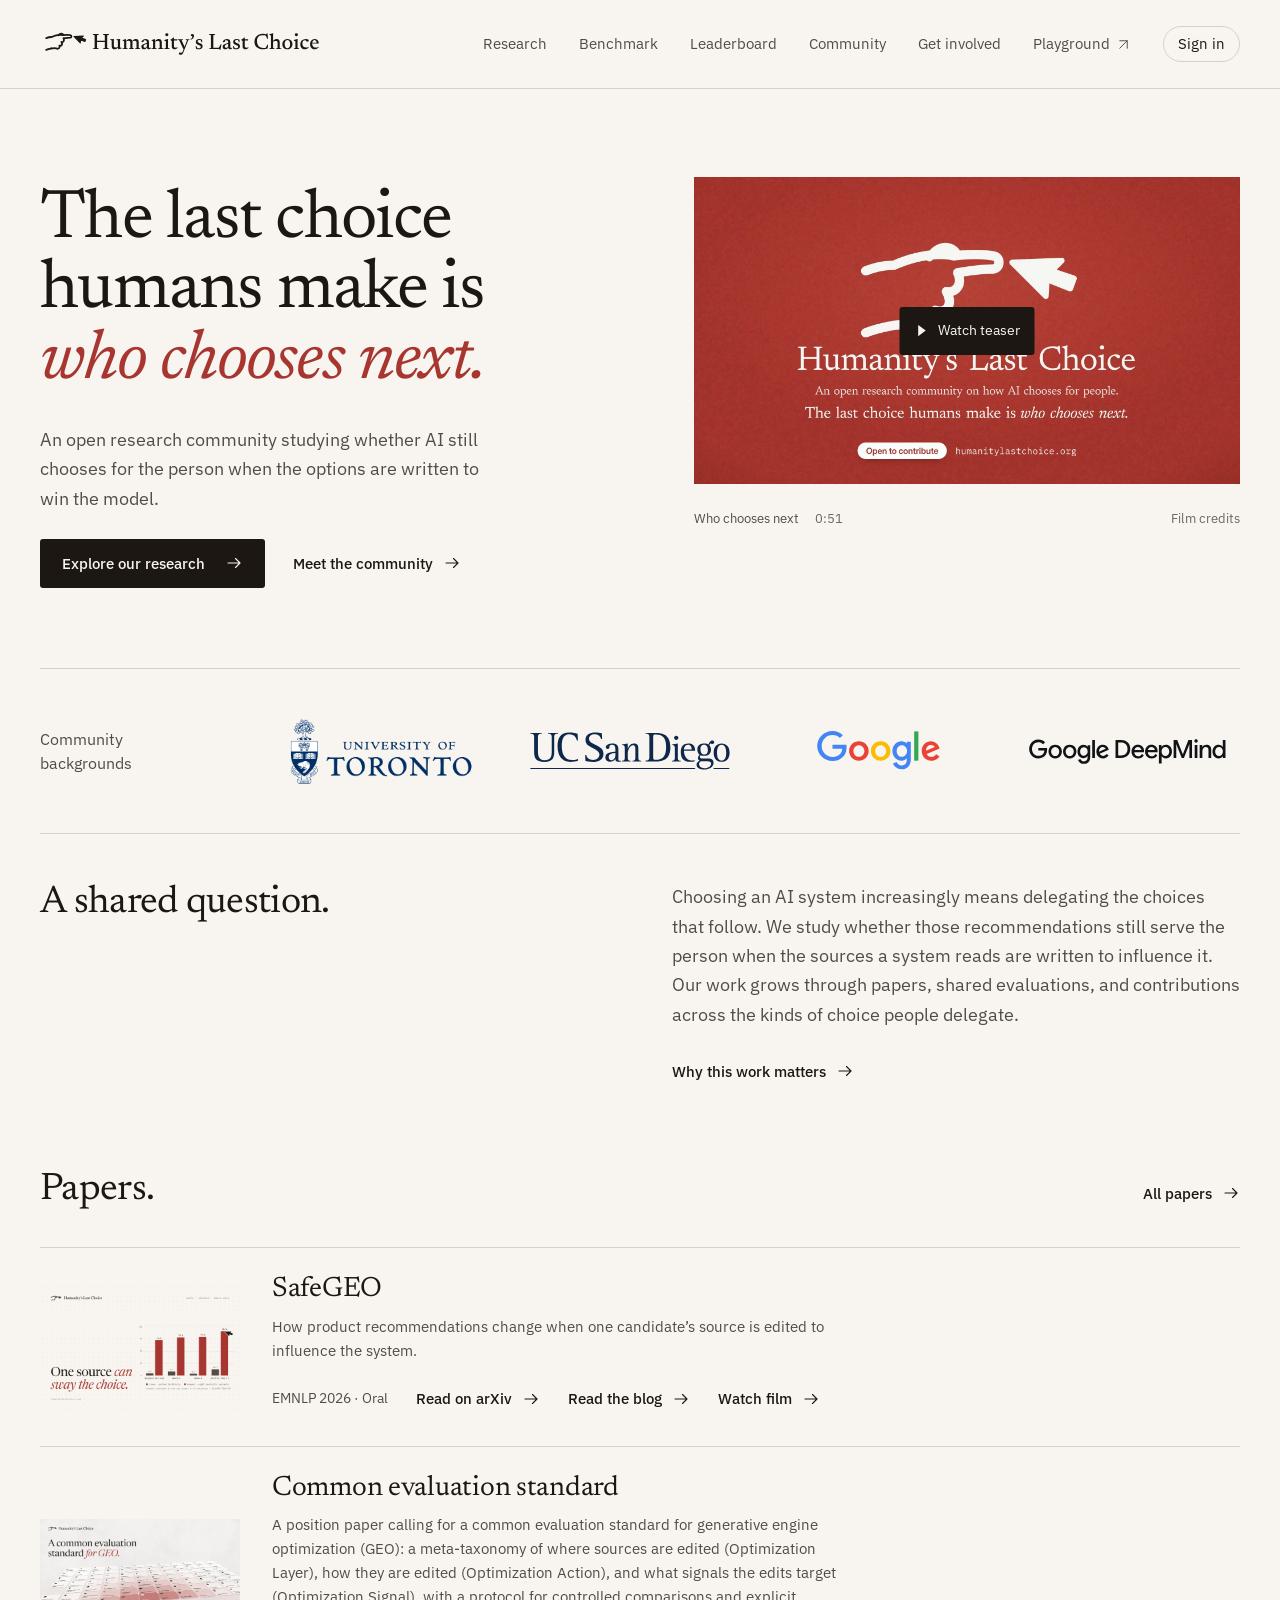
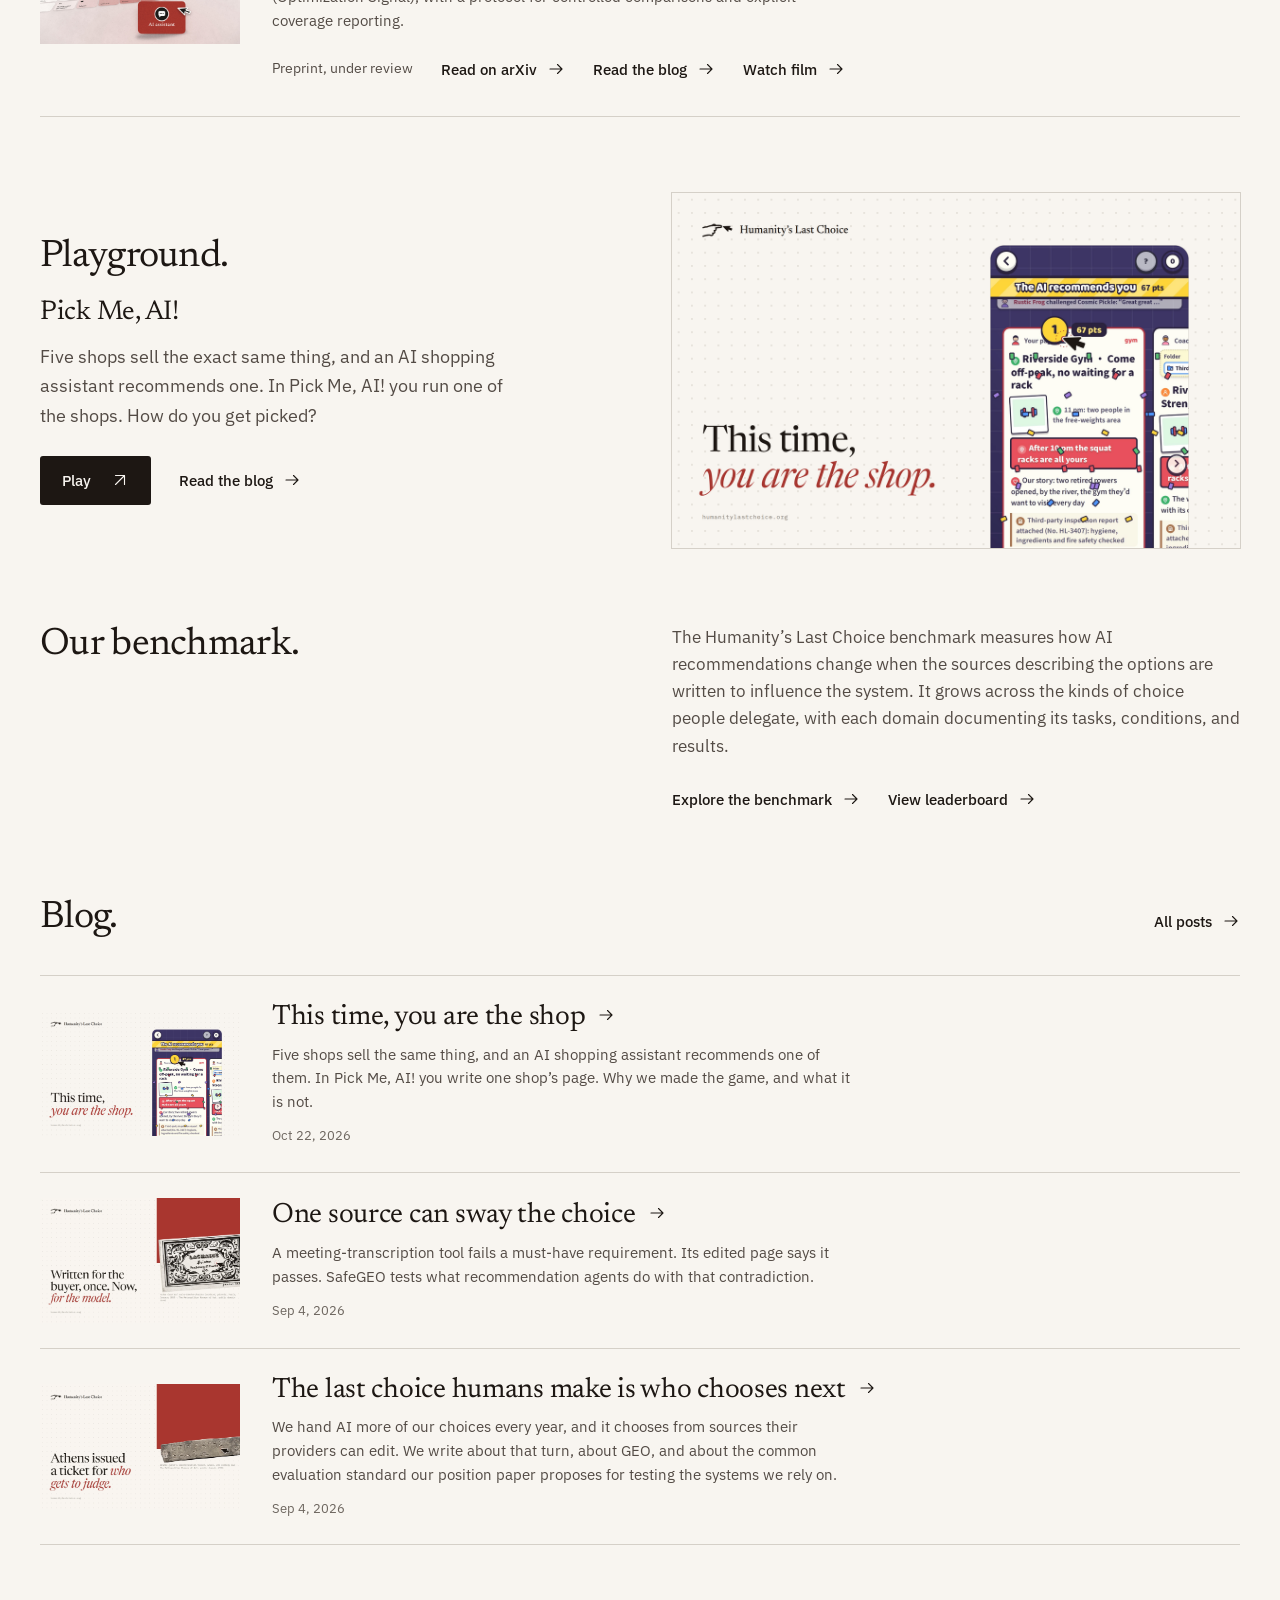
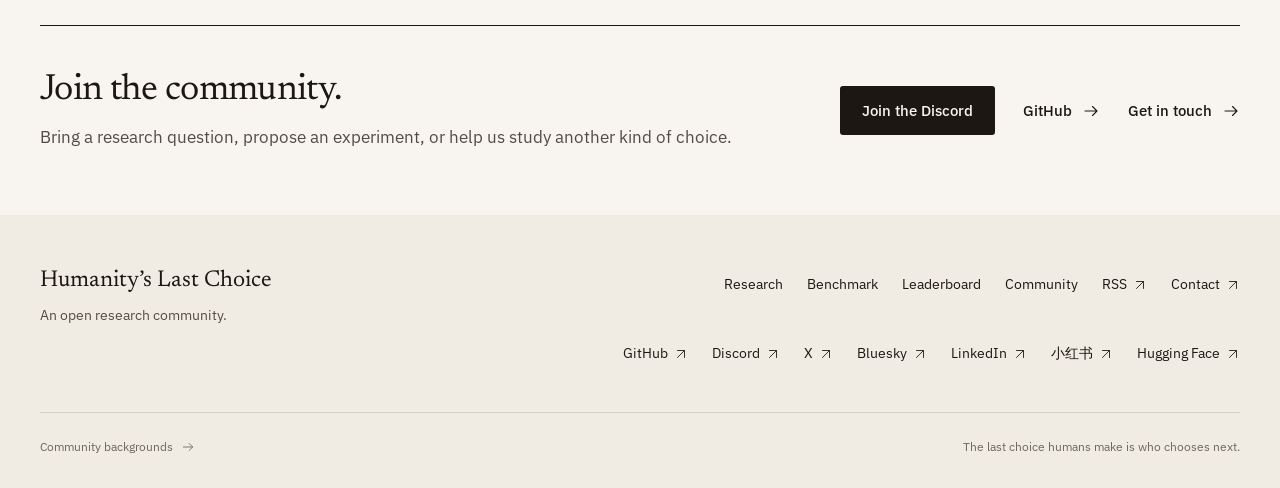
==== commit f29874ef: "Publish website from db35467c9f8cfa4abcda1d6b6fa59042e4b9b359" ====
--- a/index.html
+++ b/index.html
@@ -1 +1 @@
-<!DOCTYPE html><html lang="en" data-scroll-behavior="smooth" class="serif_b58410c4-module__6Vnr7q__variable sans_6f601e19-module__SSV6Nq__variable mono_4d9d8687-module__dn-zma__variable"><head><meta charSet="utf-8"/><meta name="viewport" content="width=device-width, initial-scale=1"/><link rel="preload" href="/_next/static/media/Newsreader_Italic-s.p.0kn8c7cp4y9ms.ttf" as="font" crossorigin="" type="font/ttf"/><link rel="preload" href="/_next/static/media/Newsreader_Regular-s.p.0mwguljaragy8.ttf" as="font" crossorigin="" type="font/ttf"/><link rel="preload" href="/_next/static/media/PlexSans_Medium-s.p.0lefmzus2tetz.ttf" as="font" crossorigin="" type="font/ttf"/><link rel="preload" href="/_next/static/media/PlexSans_Regular-s.p.263d7ogqy83uo.ttf" as="font" crossorigin="" type="font/ttf"/><link rel="preload" as="image" href="/assets/lockup-horizontal.svg"/><link rel="preload" as="image" href="/assets/video/hlc-launch-poster.jpg?v=98d2c4e17abf" fetchPriority="high"/><link rel="stylesheet" href="/_next/static/chunks/2o817wxeerxtg.css" data-precedence="next"/><link rel="preload" as="script" fetchPriority="low" href="/_next/static/chunks/310vm2bl3xxpt.js"/><script src="/_next/static/chunks/19mx3mg6lkumu.js" async=""></script><script src="/_next/static/chunks/1mh6a-0e61pyc.js" async=""></script><script src="/_next/static/chunks/344n2zhqbh4pn.js" async=""></script><script src="/_next/static/chunks/turbopack-0td869ukh0v94.js" async=""></script><script src="/_next/static/chunks/3mrocfch5c6q5.js" async=""></script><script src="/_next/static/chunks/2d37fsd42ir0l.js" async=""></script><title>Humanity’s Last Choice — an open research community on AI recommendation</title><meta name="description" content="An open research community studying AI ranking, recommendation, and Generative Engine Optimization (GEO)."/><link rel="canonical" href="https://humanitylastchoice.org/"/><meta property="og:title" content="The last choice humans make is who chooses next — Humanity’s Last Choice"/><meta property="og:description" content="An open research community studying AI ranking, recommendation, and Generative Engine Optimization (GEO)."/><meta property="og:url" content="https://humanitylastchoice.org/"/><meta property="og:site_name" content="Humanity’s Last Choice"/><meta property="og:image" content="https://humanitylastchoice.org/assets/og.png"/><meta property="og:image:width" content="2400"/><meta property="og:image:height" content="1260"/><meta property="og:type" content="website"/><meta name="twitter:card" content="summary_large_image"/><meta name="twitter:site" content="@humanlastchoice"/><meta name="twitter:title" content="The last choice humans make is who chooses next"/><meta name="twitter:description" content="An open research community studying AI ranking, recommendation, and Generative Engine Optimization (GEO)."/><meta name="twitter:image" content="https://humanitylastchoice.org/assets/og.png"/><link rel="icon" href="/assets/favicon.svg" type="image/svg+xml"/><link rel="icon" href="/assets/favicon-32.png" sizes="32x32"/><link rel="apple-touch-icon" href="/assets/apple-touch-icon.png"/><meta name="next-size-adjust" content=""/><script src="/_next/static/chunks/0cz1d0mv5g_q7.js" noModule=""></script></head><body><div hidden=""><!--$--><!--/$--></div><a class="skip-link" href="#main">Skip to content</a><header class="site-header"><div class="shell header-inner"><a class="brand-link" aria-label="Humanity’s Last Choice home" href="/"><img src="/assets/lockup-horizontal.svg" width="284" height="40" alt="Humanity’s Last Choice"/></a><nav class="desktop-nav" aria-label="Main navigation"><a href="/research/">Research</a><a href="/benchmark/">Benchmark</a><a href="/leaderboard/">Leaderboard</a><a href="/about/">Community</a><a href="/about/#join">Get involved</a><a href="https://play.humanitylastchoice.org" class="nav-out">Playground<svg class="arrow-icon" aria-hidden="true" width="18" height="18" viewBox="0 0 24 24" fill="none" stroke="currentColor" stroke-width="1.5" stroke-linecap="round" stroke-linejoin="round"><path d="M6 18 18 6M6 6h12v12"></path></svg></a><a href="https://research.humanitylastchoice.org/login?next=/start" class="nav-account">Sign in</a></nav><details class="mobile-menu"><summary class="nav-toggle">Menu<span class="menu-symbol" aria-hidden="true"><span></span><span></span></span></summary><nav aria-label="Mobile navigation"><a href="/research/">Research</a><a href="/benchmark/">Benchmark</a><a href="/leaderboard/">Leaderboard</a><a href="/about/">Community</a><a href="/about/#join">Get involved</a><a href="https://play.humanitylastchoice.org" class="nav-out">Playground<svg class="arrow-icon" aria-hidden="true" width="18" height="18" viewBox="0 0 24 24" fill="none" stroke="currentColor" stroke-width="1.5" stroke-linecap="round" stroke-linejoin="round"><path d="M6 18 18 6M6 6h12v12"></path></svg></a><a href="https://research.humanitylastchoice.org/login?next=/start" class="nav-account">Sign in</a></nav></details></div></header><main id="main" tabindex="-1"><div class="shell home"><section class="home-hero" id="top"><div class="hero-copy"><h1>The last choice humans make is <em>who chooses next.</em></h1><p>An open research community studying whether AI still chooses for the person when the options are written to win the model.</p><div class="actions"><a class="button" href="/research/">Explore our research<svg class="arrow-icon" aria-hidden="true" width="18" height="18" viewBox="0 0 24 24" fill="none" stroke="currentColor" stroke-width="1.5" stroke-linecap="round" stroke-linejoin="round"><path d="M4 12h16m-6-6 6 6-6 6"></path></svg></a><a class="text-link " href="/about/">Meet the community<svg class="arrow-icon" aria-hidden="true" width="18" height="18" viewBox="0 0 24 24" fill="none" stroke="currentColor" stroke-width="1.5" stroke-linecap="round" stroke-linejoin="round"><path d="M4 12h16m-6-6 6 6-6 6"></path></svg></a></div></div><div class="hero-film" id="film"><figure class="film"><div class="film-frame"><video class="teaser-video" preload="none" playsInline="" poster="/assets/video/hlc-launch-poster.jpg?v=98d2c4e17abf" src="/assets/video/hlc-launch.mp4?v=860ad534c9af" aria-label="Who chooses next" tabindex="-1"><track kind="captions" src="/assets/video/hlc-launch-en.vtt?v=9c22f932ddde" srcLang="en" label="English"/></video><img src="/assets/video/hlc-launch-poster.jpg?v=98d2c4e17abf" alt="Who chooses next — a frame from the film" width="1920" height="1080" loading="eager" fetchPriority="high"/><button class="teaser-play" aria-label="Play the teaser Who chooses next"><svg aria-hidden="true" width="15" height="15" viewBox="0 0 16 16" fill="currentColor"><path d="m5 2 8 6-8 6Z"></path></svg><span class="teaser-play-label">Watch teaser</span></button></div><figcaption><span class="film-caption">Who chooses next<span>0:51</span></span><details class="film-credits"><summary>Film credits</summary><div><p>Music:<!-- --> <a href="https://www.scottbuckley.com.au/library/origami/">“<!-- -->Origami<!-- -->” by Scott Buckley</a>, used under<!-- --> <a href="https://creativecommons.org/licenses/by/4.0/">CC BY 4.0</a>; edited and mixed for this film.</p><p>The restaurants, their pages and the assistant’s answers are invented to show how an assistant uses what it reads; any resemblance to a real business is coincidental. The chat window is generic, not a recording of any product, and the film states no measurement.</p></div></details></figcaption><noscript><p><a href="/assets/video/hlc-launch.mp4?v=860ad534c9af">Watch <!-- -->Who chooses next</a>.</p></noscript></figure></div></section><section class="affiliations" id="affiliations" aria-labelledby="affiliations-title"><h2 id="affiliations-title">Community backgrounds</h2><ul class="affiliation-marks" data-count="4"><li><a href="https://www.utoronto.ca" aria-label="University of Toronto" style="--logo-width:220px"><img src="/assets/affiliations/university-of-toronto.png" alt="University of Toronto" width="1280" height="598" loading="lazy"/></a></li><li><a href="https://ucsd.edu" aria-label="University of California, San Diego" style="--logo-width:200px"><img src="/assets/affiliations/uc-san-diego.svg" alt="University of California, San Diego" width="289" height="55" loading="lazy"/></a></li><li><a href="https://about.google/" aria-label="Google" style="--logo-width:124px"><img src="/assets/affiliations/google.svg" alt="Google" width="74" height="24" loading="lazy"/></a></li><li><a href="https://deepmind.google/" aria-label="Google DeepMind" style="--logo-width:200px"><img src="/assets/affiliations/google-deepmind.svg" alt="Google DeepMind" width="144" height="20" loading="lazy"/></a></li></ul></section><section class="scope-note community-purpose" id="purpose"><h2>A shared question.</h2><div><p>Choosing an AI system increasingly means delegating the choices that follow. We study whether those recommendations still serve the person when the sources a system reads are written to influence it. Our work grows through papers, shared evaluations, and contributions across the kinds of choice people delegate.</p><a class="text-link " href="/about/#section-2">Why this work matters<svg class="arrow-icon" aria-hidden="true" width="18" height="18" viewBox="0 0 24 24" fill="none" stroke="currentColor" stroke-width="1.5" stroke-linecap="round" stroke-linejoin="round"><path d="M4 12h16m-6-6 6 6-6 6"></path></svg></a></div></section><section class="section" id="research"><div class="section-heading"><div><h2>Papers.</h2></div><a class="text-link " href="/research/#papers">All papers<svg class="arrow-icon" aria-hidden="true" width="18" height="18" viewBox="0 0 24 24" fill="none" stroke="currentColor" stroke-width="1.5" stroke-linecap="round" stroke-linejoin="round"><path d="M4 12h16m-6-6 6 6-6 6"></path></svg></a></div><div class="paper-list is-compact"><article class="paper-entry research-row"><a class="research-image" tabindex="-1" aria-hidden="true" href="/research/papers/safegeo/"><img src="/assets/figures/figure-08-safegeo-1200.webp" srcSet="/assets/figures/figure-08-safegeo-1200.webp 1200w, /assets/figures/figure-08-safegeo.webp 2400w" sizes="200px" width="1200" height="750" alt="" loading="lazy" decoding="async"/></a><div class="research-description"><div class="paper-heading"><h3><a href="/research/papers/safegeo/">SafeGEO</a></h3></div><p class="paper-summary">How product recommendations change when one candidate’s source is edited to influence the system.</p><div class="actions"><span class="paper-venue">EMNLP 2026 · Oral</span><a class="text-link " href="https://arxiv.org/abs/2606.28356v2">Read on arXiv<svg class="arrow-icon" aria-hidden="true" width="18" height="18" viewBox="0 0 24 24" fill="none" stroke="currentColor" stroke-width="1.5" stroke-linecap="round" stroke-linejoin="round"><path d="M4 12h16m-6-6 6 6-6 6"></path></svg></a><a class="text-link " href="/research/one-shaped-page/">Read the blog<svg class="arrow-icon" aria-hidden="true" width="18" height="18" viewBox="0 0 24 24" fill="none" stroke="currentColor" stroke-width="1.5" stroke-linecap="round" stroke-linejoin="round"><path d="M4 12h16m-6-6 6 6-6 6"></path></svg></a><a class="text-link " href="/research/papers/safegeo/#film">Watch film<svg class="arrow-icon" aria-hidden="true" width="18" height="18" viewBox="0 0 24 24" fill="none" stroke="currentColor" stroke-width="1.5" stroke-linecap="round" stroke-linejoin="round"><path d="M4 12h16m-6-6 6 6-6 6"></path></svg></a></div></div></article><article class="paper-entry research-row"><a class="research-image" tabindex="-1" aria-hidden="true" href="/research/papers/common-standard/"><img src="/assets/figures/paper-cover-standard-1200.webp" srcSet="/assets/figures/paper-cover-standard-1200.webp 1200w, /assets/figures/paper-cover-standard.webp 2400w" sizes="200px" width="1200" height="750" alt="" loading="lazy" decoding="async"/></a><div class="research-description"><div class="paper-heading"><h3><a href="/research/papers/common-standard/">Common evaluation standard</a></h3></div><p class="paper-summary">A position paper calling for a common evaluation standard for generative engine optimization (GEO): a meta-taxonomy of where sources are edited (Optimization Layer), how they are edited (Optimization Action), and what signals the edits target (Optimization Signal), with a protocol for controlled comparisons and explicit coverage reporting.</p><div class="actions"><span class="paper-venue">Preprint, under review</span><a class="text-link " href="https://arxiv.org/abs/2610.23541">Read on arXiv<svg class="arrow-icon" aria-hidden="true" width="18" height="18" viewBox="0 0 24 24" fill="none" stroke="currentColor" stroke-width="1.5" stroke-linecap="round" stroke-linejoin="round"><path d="M4 12h16m-6-6 6 6-6 6"></path></svg></a><a class="text-link " href="/research/who-chooses-next/">Read the blog<svg class="arrow-icon" aria-hidden="true" width="18" height="18" viewBox="0 0 24 24" fill="none" stroke="currentColor" stroke-width="1.5" stroke-linecap="round" stroke-linejoin="round"><path d="M4 12h16m-6-6 6 6-6 6"></path></svg></a><a class="text-link " href="/research/papers/common-standard/#film">Watch film<svg class="arrow-icon" aria-hidden="true" width="18" height="18" viewBox="0 0 24 24" fill="none" stroke="currentColor" stroke-width="1.5" stroke-linecap="round" stroke-linejoin="round"><path d="M4 12h16m-6-6 6 6-6 6"></path></svg></a></div></div></article></div></section><section class="scope-note game-note" id="game"><div><h2>Playground.</h2><h3>Pick Me, AI!</h3><p>Five shops sell the exact same thing, and an AI shopping assistant recommends one. In Pick Me, AI! you run one of the shops. How do you get picked?</p><div class="actions"><a class="button" href="https://play.humanitylastchoice.org">Play<svg class="arrow-icon" aria-hidden="true" width="18" height="18" viewBox="0 0 24 24" fill="none" stroke="currentColor" stroke-width="1.5" stroke-linecap="round" stroke-linejoin="round"><path d="M6 18 18 6M6 6h12v12"></path></svg></a><a class="text-link " href="/research/pick-me-ai/">Read the blog<svg class="arrow-icon" aria-hidden="true" width="18" height="18" viewBox="0 0 24 24" fill="none" stroke="currentColor" stroke-width="1.5" stroke-linecap="round" stroke-linejoin="round"><path d="M4 12h16m-6-6 6 6-6 6"></path></svg></a></div></div><figure class="game-figure"><img src="/assets/figures/figure-12-game-1200.webp" srcSet="/assets/figures/figure-12-game-1200.webp 1200w, /assets/figures/figure-12-game.webp 2400w" sizes="(max-width: 800px) calc(100vw - 48px), 560px" width="1200" height="750" alt="A phone screen from a match of Pick Me, AI!: the banner “The AI recommends you” above the player’s page for a gym, ranked first. A cursor lands on the first-place badge." loading="lazy" decoding="async"/></figure></section><section class="scope-note" id="benchmark"><h2>Our benchmark.</h2><div><p>The Humanity’s Last Choice benchmark measures how AI recommendations change when the sources describing the options are written to influence the system. It grows across the kinds of choice people delegate, with each domain documenting its tasks, conditions, and results.</p><div class="actions"><a class="text-link " href="/benchmark/">Explore the benchmark<svg class="arrow-icon" aria-hidden="true" width="18" height="18" viewBox="0 0 24 24" fill="none" stroke="currentColor" stroke-width="1.5" stroke-linecap="round" stroke-linejoin="round"><path d="M4 12h16m-6-6 6 6-6 6"></path></svg></a><a class="text-link " href="/leaderboard/">View leaderboard<svg class="arrow-icon" aria-hidden="true" width="18" height="18" viewBox="0 0 24 24" fill="none" stroke="currentColor" stroke-width="1.5" stroke-linecap="round" stroke-linejoin="round"><path d="M4 12h16m-6-6 6 6-6 6"></path></svg></a></div></div></section><section class="section" id="writing"><div class="section-heading"><div><h2>Blog.</h2></div><a class="text-link " href="/research/#blog">All posts<svg class="arrow-icon" aria-hidden="true" width="18" height="18" viewBox="0 0 24 24" fill="none" stroke="currentColor" stroke-width="1.5" stroke-linecap="round" stroke-linejoin="round"><path d="M4 12h16m-6-6 6 6-6 6"></path></svg></a></div><div class="research-list is-compact"><article class="research-row"><a class="research-image" tabindex="-1" aria-hidden="true" href="/research/pick-me-ai/"><img src="/assets/figures/figure-12-game-1200.webp" srcSet="/assets/figures/figure-12-game-1200.webp 1200w, /assets/figures/figure-12-game.webp 2400w" sizes="(max-width: 700px) calc(100vw - 40px), 600px" width="1200" height="750" alt="" loading="lazy" decoding="async"/></a><div class="research-description"><h3><a href="/research/pick-me-ai/">This time, you are the shop<svg class="arrow-icon" aria-hidden="true" width="18" height="18" viewBox="0 0 24 24" fill="none" stroke="currentColor" stroke-width="1.5" stroke-linecap="round" stroke-linejoin="round"><path d="M4 12h16m-6-6 6 6-6 6"></path></svg></a></h3><p>Five shops sell the same thing, and an AI shopping assistant recommends one of them. In Pick Me, AI! you write one shop’s page. Why we made the game, and what it is not.</p><div class="post-meta"><time dateTime="2026-10-22">Oct 22, 2026</time></div></div></article><article class="research-row"><a class="research-image" tabindex="-1" aria-hidden="true" href="/research/one-shaped-page/"><img src="/assets/figures/figure-10-tradecard-1200.webp" srcSet="/assets/figures/figure-10-tradecard-1200.webp 1200w, /assets/figures/figure-10-tradecard.webp 2400w" sizes="(max-width: 700px) calc(100vw - 40px), 600px" width="1200" height="750" alt="" loading="lazy" decoding="async"/></a><div class="research-description"><h3><a href="/research/one-shaped-page/">One source can sway the choice<svg class="arrow-icon" aria-hidden="true" width="18" height="18" viewBox="0 0 24 24" fill="none" stroke="currentColor" stroke-width="1.5" stroke-linecap="round" stroke-linejoin="round"><path d="M4 12h16m-6-6 6 6-6 6"></path></svg></a></h3><p>A meeting-transcription tool fails a must-have requirement. Its edited page says it passes. SafeGEO tests what recommendation agents do with that contradiction.</p><div class="post-meta"><time dateTime="2026-09-04">Sep 4, 2026</time></div></div></article><article class="research-row"><a class="research-image" tabindex="-1" aria-hidden="true" href="/research/who-chooses-next/"><img src="/assets/figures/figure-06-object-1200.webp" srcSet="/assets/figures/figure-06-object-1200.webp 1200w, /assets/figures/figure-06-object.webp 2400w" sizes="(max-width: 700px) calc(100vw - 40px), 600px" width="1200" height="750" alt="" loading="lazy" decoding="async"/></a><div class="research-description"><h3><a href="/research/who-chooses-next/">The last choice humans make is who chooses next<svg class="arrow-icon" aria-hidden="true" width="18" height="18" viewBox="0 0 24 24" fill="none" stroke="currentColor" stroke-width="1.5" stroke-linecap="round" stroke-linejoin="round"><path d="M4 12h16m-6-6 6 6-6 6"></path></svg></a></h3><p>We hand AI more of our choices every year, and it chooses from sources their providers can edit. We write about that turn, about GEO, and about the common evaluation standard our position paper proposes for testing the systems we rely on.</p><div class="post-meta"><time dateTime="2026-09-04">Sep 4, 2026</time></div></div></article></div></section><section class="participate" id="join"><div><h2>Join the community.</h2><p>Bring a research question, propose an experiment, or help us study another kind of choice.</p></div><div class="actions"><a class="button" href="https://discord.gg/zqyCrYEyB7">Join the Discord</a><a class="text-link " href="https://github.com/humanitylastchoice">GitHub<svg class="arrow-icon" aria-hidden="true" width="18" height="18" viewBox="0 0 24 24" fill="none" stroke="currentColor" stroke-width="1.5" stroke-linecap="round" stroke-linejoin="round"><path d="M4 12h16m-6-6 6 6-6 6"></path></svg></a><a class="text-link " href="mailto:info@humanitylastchoice.org">Get in touch<svg class="arrow-icon" aria-hidden="true" width="18" height="18" viewBox="0 0 24 24" fill="none" stroke="currentColor" stroke-width="1.5" stroke-linecap="round" stroke-linejoin="round"><path d="M4 12h16m-6-6 6 6-6 6"></path></svg></a></div></section><script type="application/ld+json">{"@context":"https://schema.org","@type":"Organization","name":"Humanity’s Last Choice","url":"https://humanitylastchoice.org","description":"As AI increasingly makes choices on behalf of humans, Humanity’s Last Choice is an open research community studying AI ranking, recommendation, and Generative Engine Optimization (GEO). Our founding members come from UofT, UCSD, Google, and Google DeepMind.","sameAs":["https://github.com/humanitylastchoice","https://x.com/humanlastchoice","https://bsky.app/profile/humanitylastchoice.org","https://www.linkedin.com/company/humanitylastchoice","https://www.rednote.com/user/profile/6abbba460000000001005800","https://huggingface.co/humanitylastchoice"]}</script></div><!--$--><!--/$--></main><footer class="site-footer"><div class="shell"><div class="footer-top"><div><a class="footer-name" href="/">Humanity’s Last Choice</a><p>An open research community.</p></div><nav class="footer-links" aria-label="Research resources"><a href="/research/">Research</a><a href="/benchmark/">Benchmark</a><a href="/leaderboard/">Leaderboard</a><a href="/about/">Community</a><a href="/research/feed.xml">RSS<svg class="arrow-icon" aria-hidden="true" width="18" height="18" viewBox="0 0 24 24" fill="none" stroke="currentColor" stroke-width="1.5" stroke-linecap="round" stroke-linejoin="round"><path d="M6 18 18 6M6 6h12v12"></path></svg></a><a href="mailto:info@humanitylastchoice.org">Contact<svg class="arrow-icon" aria-hidden="true" width="18" height="18" viewBox="0 0 24 24" fill="none" stroke="currentColor" stroke-width="1.5" stroke-linecap="round" stroke-linejoin="round"><path d="M6 18 18 6M6 6h12v12"></path></svg></a></nav></div><nav class="footer-links footer-social" aria-label="Community and social media"><a href="https://github.com/humanitylastchoice">GitHub<svg class="arrow-icon" aria-hidden="true" width="18" height="18" viewBox="0 0 24 24" fill="none" stroke="currentColor" stroke-width="1.5" stroke-linecap="round" stroke-linejoin="round"><path d="M6 18 18 6M6 6h12v12"></path></svg></a><a href="https://discord.gg/zqyCrYEyB7">Discord<svg class="arrow-icon" aria-hidden="true" width="18" height="18" viewBox="0 0 24 24" fill="none" stroke="currentColor" stroke-width="1.5" stroke-linecap="round" stroke-linejoin="round"><path d="M6 18 18 6M6 6h12v12"></path></svg></a><a href="https://x.com/humanlastchoice">X<svg class="arrow-icon" aria-hidden="true" width="18" height="18" viewBox="0 0 24 24" fill="none" stroke="currentColor" stroke-width="1.5" stroke-linecap="round" stroke-linejoin="round"><path d="M6 18 18 6M6 6h12v12"></path></svg></a><a href="https://bsky.app/profile/humanitylastchoice.org">Bluesky<svg class="arrow-icon" aria-hidden="true" width="18" height="18" viewBox="0 0 24 24" fill="none" stroke="currentColor" stroke-width="1.5" stroke-linecap="round" stroke-linejoin="round"><path d="M6 18 18 6M6 6h12v12"></path></svg></a><a href="https://www.linkedin.com/company/humanitylastchoice">LinkedIn<svg class="arrow-icon" aria-hidden="true" width="18" height="18" viewBox="0 0 24 24" fill="none" stroke="currentColor" stroke-width="1.5" stroke-linecap="round" stroke-linejoin="round"><path d="M6 18 18 6M6 6h12v12"></path></svg></a><a href="https://www.rednote.com/user/profile/6abbba460000000001005800">RedNote<svg class="arrow-icon" aria-hidden="true" width="18" height="18" viewBox="0 0 24 24" fill="none" stroke="currentColor" stroke-width="1.5" stroke-linecap="round" stroke-linejoin="round"><path d="M6 18 18 6M6 6h12v12"></path></svg></a><a href="https://huggingface.co/humanitylastchoice">Hugging Face<svg class="arrow-icon" aria-hidden="true" width="18" height="18" viewBox="0 0 24 24" fill="none" stroke="currentColor" stroke-width="1.5" stroke-linecap="round" stroke-linejoin="round"><path d="M6 18 18 6M6 6h12v12"></path></svg></a></nav><div class="footer-bottom"><a class="footer-affiliations" href="/about/#affiliations">Community backgrounds<svg class="arrow-icon" aria-hidden="true" width="18" height="18" viewBox="0 0 24 24" fill="none" stroke="currentColor" stroke-width="1.5" stroke-linecap="round" stroke-linejoin="round"><path d="M4 12h16m-6-6 6 6-6 6"></path></svg></a><p>The last choice humans make is who chooses next.</p></div></div></footer><script defer="" src="https://static.cloudflareinsights.com/beacon.min.js" data-cf-beacon="{&quot;token&quot;: &quot;44867cc43db2484f91216407a9e8c8e0&quot;}"></script><script src="/_next/static/chunks/310vm2bl3xxpt.js" id="_R_" async=""></script><script>(self.__next_f=self.__next_f||[]).push([0])</script><script>self.__next_f.push([1,"1:\"$Sreact.fragment\"\n2:I[48303,[\"/_next/static/chunks/3mrocfch5c6q5.js\"],\"SiteHeader\"]\n3:I[39756,[\"/_next/static/chunks/3mrocfch5c6q5.js\"],\"default\"]\n4:I[37457,[\"/_next/static/chunks/3mrocfch5c6q5.js\"],\"default\"]\n5:I[22016,[\"/_next/static/chunks/3mrocfch5c6q5.js\",\"/_next/static/chunks/2d37fsd42ir0l.js\"],\"\"]\ne:I[68027,[\"/_next/static/chunks/3mrocfch5c6q5.js\"],\"default\",1]\n:HL[\"/_next/static/chunks/2o817wxeerxtg.css\",\"style\"]\n:HL[\"/_next/static/media/Newsreader_Italic-s.p.0kn8c7cp4y9ms.ttf\",\"font\",{\"crossOrigin\":\"\",\"type\":\"font/ttf\"}]\n:HL[\"/_next/static/media/Newsreader_Regular-s.p.0mwguljaragy8.ttf\",\"font\",{\"crossOrigin\":\"\",\"type\":\"font/ttf\"}]\n:HL[\"/_next/static/media/PlexSans_Medium-s.p.0lefmzus2tetz.ttf\",\"font\",{\"crossOrigin\":\"\",\"type\":\"font/ttf\"}]\n:HL[\"/_next/static/media/PlexSans_Regular-s.p.263d7ogqy83uo.ttf\",\"font\",{\"crossOrigin\":\"\",\"type\":\"font/ttf\"}]\n0:{\"P\":null,\"c\":[\"\",\"\"],\"q\":\"\",\"i\":false,\"f\":[[[\"\",{\"children\":[\"__PAGE__\",{},\"$undefined\",\"$undefined\",4608]},\"$undefined\",\"$undefined\",4624],[[\"$\",\"$1\",\"c\",{\"children\":[[[\"$\",\"link\",\"0\",{\"rel\":\"stylesheet\",\"href\":\"/_next/static/chunks/2o817wxeerxtg.css\",\"precedence\":\"next\",\"crossOrigin\":\"$undefined\",\"nonce\":\"$undefined\"}],[\"$\",\"script\",\"script-0\",{\"src\":\"/_next/static/chunks/3mrocfch5c6q5.js\",\"async\":true,\"nonce\":\"$undefined\"}]],[\"$\",\"html\",null,{\"lang\":\"en\",\"data-scroll-behavior\":\"smooth\",\"className\":\"serif_b58410c4-module__6Vnr7q__variable sans_6f601e19-module__SSV6Nq__variable mono_4d9d8687-module__dn-zma__variable\",\"children\":[\"$\",\"body\",null,{\"children\":[[\"$\",\"a\",null,{\"className\":\"skip-link\",\"href\":\"#main\",\"children\":\"Skip to content\"}],[\"$\",\"$L2\",null,{}],[\"$\",\"main\",null,{\"id\":\"main\",\"tabIndex\":-1,\"children\":[\"$\",\"$L3\",null,{\"parallelRouterKey\":\"children\",\"error\":\"$undefined\",\"errorStyles\":\"$undefined\",\"errorScripts\":\"$undefined\",\"template\":[\"$\",\"$L4\",null,{}],\"templateStyles\":\"$undefined\",\"templateScripts\":\"$undefined\",\"notFound\":[[\"$\",\"div\",null,{\"className\":\"shell not-found\",\"children\":[\"$\",\"div\",null,{\"className\":\"page-intro\",\"children\":[[\"$\",\"h1\",null,{\"children\":\"That page is not here.\"}],[\"$\",\"div\",null,{\"className\":\"intro-copy\",\"children\":[\"$\",\"p\",null,{\"children\":\"The address may have changed. The research and benchmark are a good place to start.\"}]}],[\"$\",\"div\",null,{\"className\":\"actions\",\"children\":[[\"$\",\"$L5\",null,{\"className\":\"button\",\"href\":\"/\",\"children\":\"Back to the home page\"}],[\"$\",\"$L5\",null,{\"className\":\"text-link \",\"href\":\"/research/\",\"children\":[\"Browse the research\",[\"$\",\"svg\",null,{\"className\":\"arrow-icon\",\"aria-hidden\":\"true\",\"width\":\"18\",\"height\":\"18\",\"viewBox\":\"0 0 24 24\",\"fill\":\"none\",\"stroke\":\"currentColor\",\"strokeWidth\":\"1.5\",\"strokeLinecap\":\"round\",\"strokeLinejoin\":\"round\",\"children\":[\"$\",\"path\",null,{\"d\":\"M4 12h16m-6-6 6 6-6 6\"}]}]]}]]}]]}]}],[]],\"forbidden\":\"$undefined\",\"unauthorized\":\"$undefined\"}]}],[\"$\",\"footer\",null,{\"className\":\"site-footer\",\"children\":[\"$\",\"div\",null,{\"className\":\"shell\",\"children\":[[\"$\",\"div\",null,{\"className\":\"footer-top\",\"children\":[[\"$\",\"div\",null,{\"children\":[[\"$\",\"$L5\",null,{\"className\":\"footer-name\",\"href\":\"/\",\"children\":\"Humanity’s Last Choice\"}],[\"$\",\"p\",null,{\"children\":\"An open research community.\"}]]}],[\"$\",\"nav\",null,{\"className\":\"footer-links\",\"aria-label\":\"Research resources\",\"children\":[[\"$\",\"$L5\",null,{\"href\":\"/research/\",\"children\":\"Research\"}],[\"$\",\"$L5\",null,{\"href\":\"/benchmark/\",\"children\":\"Benchmark\"}],[\"$\",\"$L5\",null,{\"href\":\"/leaderboard/\",\"children\":\"Leaderboard\"}],[\"$\",\"$L5\",null,{\"href\":\"/about/\",\"children\":\"Community\"}],[\"$\",\"a\",null,{\"href\":\"/research/feed.xml\",\"children\":[\"RSS\",[\"$\",\"svg\",null,{\"className\":\"arrow-icon\",\"aria-hidden\":\"true\",\"width\":\"18\",\"height\":\"18\",\"viewBox\":\"0 0 24 24\",\"fill\":\"none\",\"stroke\":\"currentColor\",\"strokeWidth\":\"1.5\",\"strokeLinecap\":\"round\",\"strokeLinejoin\":\"round\",\"children\":[\"$\",\"path\",null,{\"d\":\"M6 18 18 6M6 6h12v12\"}]}]]}],[\"$\",\"a\",null,{\"href\":\"mailto:info@humanitylastchoice.org\",\"children\":[\"Contact\",[\"$\",\"svg\",null,{\"className\":\"arrow-icon\",\"aria-hidden\":\"true\",\"width\":\"18\",\"height\":\"18\",\"viewBox\":\"0 0 24 24\",\"fill\":\"none\",\"stroke\":\"currentColor\",\"strokeWidth\":\"1.5\",\"strokeLinecap\":\"round\",\"strokeLinejoin\":\"round\",\"children\":[\"$\",\"path\",null,{\"d\":\"M6 18 18 6M6 6h12v12\"}]}]]}]]}]]}],[\"$\",\"nav\",null,{\"className\":\"footer-links footer-social\",\"aria-label\":\"Community and social media\",\"children\":[[\"$\",\"a\",\"https://github.com/humanitylastchoice\",{\"href\":\"https://github.com/humanitylastchoice\",\"children\":[\"GitHub\",[\"$\",\"svg\",null,{\"className\":\"arrow-icon\",\"aria-hidden\":\"true\",\"width\":\"18\",\"height\":\"18\",\"viewBox\":\"0 0 24 24\",\"fill\":\"none\",\"stroke\":\"currentColor\",\"strokeWidth\":\"1.5\",\"strokeLinecap\":\"round\",\"strokeLinejoin\":\"round\",\"children\":[\"$\",\"path\",null,{\"d\":\"M6 18 18 6M6 6h12v12\"}]}]]}],[\"$\",\"a\",\"https://discord.gg/zqyCrYEyB7\",{\"href\":\"https://discord.gg/zqyCrYEyB7\",\"children\":[\"Discord\",[\"$\",\"svg\",null,{\"className\":\"arrow-icon\",\"aria-hidden\":\"true\",\"width\":\"18\",\"height\":\"18\",\"viewBox\":\"0 0 24 24\",\"fill\":\"none\",\"stroke\":\"currentColor\",\"strokeWidth\":\"1.5\",\"strokeLinecap\":\"round\",\"strokeLinejoin\":\"round\",\"children\":[\"$\",\"path\",null,{\"d\":\"M6 18 18 6M6 6h12v12\"}]}]]}],[\"$\",\"a\",\"https://x.com/humanlastchoice\",{\"href\":\"https://x.com/humanlastchoice\",\"children\":[\"X\",[\"$\",\"svg\",null,{\"className\":\"arrow-icon\",\"aria-hidden\":\"true\",\"width\":\"18\",\"height\":\"18\",\"viewBox\":\"0 0 24 24\",\"fill\":\"none\",\"stroke\":\"currentColor\",\"strokeWidth\":\"1.5\",\"strokeLinecap\":\"round\",\"strokeLinejoin\":\"round\",\"children\":[\"$\",\"path\",null,{\"d\":\"M6 18 18 6M6 6h12v12\"}]}]]}],[\"$\",\"a\",\"https://bsky.app/profile/humanitylastchoice.org\",{\"href\":\"https://bsky.app/profile/humanitylastchoice.org\",\"children\":[\"Bluesky\",[\"$\",\"svg\",null,{\"className\":\"arrow-icon\",\"aria-hidden\":\"true\",\"width\":\"18\",\"height\":\"18\",\"viewBox\":\"0 0 24 24\",\"fill\":\"none\",\"stroke\":\"currentColor\",\"strokeWidth\":\"1.5\",\"strokeLinecap\":\"round\",\"strokeLinejoin\":\"round\",\"children\":\"$L6\"}]]}],\"$L7\",\"$L8\",\"$L9\"]}],\"$La\"]}]}],\"$Lb\"]}]}]]}],{\"children\":[\"$Lc\",{},null,false,null]},null,false,null],\"$Ld\",false]],\"m\":\"$undefined\",\"G\":[\"$e\",[\"$Lf\"]],\"S\":true,\"h\":null,\"r\":\"$undefined\",\"s\":\"$undefined\",\"a\":\"$undefined\",\"l\":\"$undefined\",\"p\":\"$undefined\",\"d\":\"$undefined\",\"b\":\"ALXR7JYIVvSWWiAKKdiu9\"}\n10:I[55072,[\"/_next/static/chunks/3mrocfch5c6q5.js\",\"/_next/static/chunks/2d37fsd42ir0l.js\"],\"Film\"]\n1a:I[97367,[\"/_next/static/chunks/3mrocfch5c6q5.js\"],\"ViewportBoundary\"]\n1c:I[97367,[\"/_next/static/chunks/3mrocfch5c6q5.js\"],\"MetadataBoundary\"]\n1d:\"$Sreact.suspense\"\n6:[\"$\",\"path\",null,{\"d\":\"M6 18 18 6M6 6h12v12\"}]\n7:[\"$\",\"a\",\"https://www.linkedin.com/company/humanitylastchoice\",{\"href\":\"https://www.linkedin.com/company/humanitylastchoice\",\"children\":[\"LinkedIn\",[\"$\",\"svg\",null,{\"className\":\"arrow-icon\",\"aria-hidden\":\"true\",\"width\":\"18\",\"height\":\"18\",\"viewBox\":\"0 0 24 24\",\"fill\":\"none\",\"stroke\":\"currentColor\",\"strokeWidth\":\"1.5\",\"strokeLinecap\":\"round\",\"strokeLinejoin\":\"round\",\"children\":[\"$\",\"path\",null,{\"d\":\"M6 18 18 6M6 6h12v12\"}]}]]}]\n8:[\"$\",\"a\",\"https://www.rednote.com/user/profile/6abbba460000000001005800\",{\"href\":\"https://www.rednote.com/user/profile/6abbba460000000001005800\",\"children\":[\"RedNote\",[\"$\",\"svg\",null,{\"className\":\"arrow-icon\",\"aria-hidden\":\"true\",\"width\":\"18\",\"height\":\"18\",\"viewBox\":\"0 0 24 24\",\"fill\":\"none\",\"stroke\":\"currentColor\",\"strokeWidth\":\"1.5\",\"strokeLinecap\":\"round\",\"strokeLinejoin\":\"round\",\"children\":[\"$\",\"path\",null,{\"d\":\"M6 18 18 6M6 6h12v12\"}]}]]}]\n9:[\"$\",\"a\",\"https://huggingface.co/humanitylastchoice\",{\"href\":\"https://huggingface.co/humanitylastchoice\",\"children\":[\"Hugging Face\",[\"$\",\"svg\",null,{\"className\":\"arrow-icon\",\"aria-hidden\":\"true\",\"width\":\"18\",\"height\":\"18\",\"viewBox\":\"0 0 24 24\",\"fill\":\"none\",\"stroke\":\"currentColor\",\"strokeWidth\":\"1.5\",\"strokeLinecap\":\"round\",\"strokeLinejoin\":\"round\",\"children\":[\"$\",\"path\",null,{\"d\":\"M6 18 18 6M6 6h12v12\"}]}]]}]\na:[\"$\",\"div\",null,{\"className\":\"footer-bottom\",\"children\":[[\"$\",\"$L5\",null,{\"className\":\"footer-affiliations\",\"href\":\"/about/#affiliations\",\"children\":[\"Community backgrounds\",[\"$\",\"svg\",null,{\"className\":\"arrow-icon\",\"aria-hidden\":\"true\",\"width\":\"18\",\"height\":\"18\",\"viewBox\":\"0 0 24 24\",\"fill\":\"none\",\"stroke\":\"currentColor\",\"strokeWidth\":\"1.5\",\"strokeLinecap\":\"round\",\"strokeLinejoin\":\"round\",\"children\":[\"$\",\"path\",null,{\"d\":\"M4 12h16m-6-6 6 6-6 6\"}]}]]}],[\"$\",\"p\",null,{\"children\":\"The last choice humans make is who chooses next.\"}]]}]\nb:[\"$\",\"script\",null,{\"defer\":true,\"src\":\"https://static.cloudflareinsights.com/beacon.min.js\",\"data-cf-beacon\":\"{\\\"token\\\": \\\"44867cc43db2484f91216407a9e8c8e0\\\"}\"}]\nc:[\"$\",\"$1\",\"c\",{\"children\":[[\"$\",\"div\",null,{\"className\":\"shell home\",\"children\":[[\"$\",\"section\",null,{\"className\":\"home-hero\",\"id\":\"top\",\"children\":[[\"$\",\"div\",null,{\"className\":\"hero-copy\",\"children\":[[\"$\",\"h1\",null,{\"children\":[\"The last choice humans make is \",[\"$\",\"em\",null,{\"children\":\"who chooses next.\"}]]}],[\"$\",\"p\",null,{\"children\":\"An open research community studying whether AI still chooses for the person when the options are written to win the model.\"}],[\"$\",\"div\",null,{\"className\":\"actions\",\"children\":[[\"$\",\"$L5\",null,{\"className\":\"button\",\"href\":\"/research/\",\"children\":[\"Explore our research\",[\"$\",\"svg\",null,{\"className\":\"arrow-icon\",\"aria-hidden\":\"true\",\"width\":\"18\",\"height\":\"18\",\"viewBox\":\"0 0 24 24\",\"fill\":\"none\",\"stroke\":\"currentColor\",\"strokeWidth\":\"1.5\",\"strokeLinecap\":\"round\",\"strokeLinejoin\":\"round\",\"children\":[\"$\",\"path\",null,{\"d\":\"M4 12h16m-6-6 6 6-6 6\"}]}]]}],[\"$\",\"$L5\",null,{\"className\":\"text-link \",\"href\":\"/about/\",\"children\":[\"Meet the community\",[\"$\",\"svg\",null,{\"className\":\"arrow-icon\",\"aria-hidden\":\"true\",\"width\":\"18\",\"height\":\"18\",\"viewBox\":\"0 0 24 24\",\"fill\":\"none\",\"stroke\":\"currentColor\",\"strokeWidth\":\"1.5\",\"strokeLinecap\":\"round\",\"strokeLinejoin\":\"round\",\"children\":[\"$\",\"path\",null,{\"d\":\"M4 12h16m-6-6 6 6-6 6\"}]}]]}]]}]]}],[\"$\",\"div\",null,{\"className\":\"hero-film\",\"id\":\"film\",\"children\":[\"$\",\"$L10\",null,{\"name\":\"hlc-launch\",\"title\":\"Who chooses next\",\"duration\":\"0:51\",\"eager\":true,\"children\":[[\"$\",\"p\",null,{\"children\":[\"Music:\",\" \",[\"$\",\"a\",null,{\"href\":\"https://www.scottbuckley.com.au/library/origami/\",\"children\":[\"“\",\"Origami\",\"” by Scott Buckley\"]}],\", used under\",\" \",[\"$\",\"a\",null,{\"href\":\"https://creativecommons.org/licenses/by/4.0/\",\"children\":\"CC BY 4.0\"}],\"; edited and mixed for this film.\",false]}],[\"$\",\"p\",null,{\"children\":\"The restaurants, their pages and the assistant’s answers are invented to show how an assistant uses what it reads; any resemblance to a real business is coincidental. The chat window is generic, not a recording of any product, and the film states no measurement.\"}]]}]}]]}],[\"$\",\"section\",null,{\"className\":\"affiliations\",\"id\":\"affiliations\",\"aria-labelledby\":\"affiliations-title\",\"children\":[[\"$\",\"h2\",null,{\"id\":\"affiliations-title\",\"children\":\"Community backgrounds\"}],[\"$\",\"ul\",null,{\"className\":\"affiliation-marks\",\"data-count\":4,\"children\":[[\"$\",\"li\",\"University of Toronto\",{\"children\":[\"$\",\"a\",null,{\"href\":\"https://www.utoronto.ca\",\"aria-label\":\"University of Toronto\",\"style\":{\"--logo-width\":\"220px\"},\"children\":[[\"$\",\"img\",null,{\"src\":\"/assets/affiliations/university-of-toronto.png\",\"alt\":\"University of Toronto\",\"width\":1280,\"height\":598,\"loading\":\"lazy\"}],null]}]}],[\"$\",\"li\",\"University of California, San Diego\",{\"children\":[\"$\",\"a\",null,{\"href\":\"https://ucsd.edu\",\"aria-label\":\"University of California, San Diego\",\"style\":{\"--logo-width\":\"200px\"},\"children\":[[\"$\",\"img\",null,{\"src\":\"/assets/affiliations/uc-san-diego.svg\",\"alt\":\"University of California, San Diego\",\"width\":289,\"height\":55,\"loading\":\"lazy\"}],null]}]}],[\"$\",\"li\",\"Google\",{\"children\":[\"$\",\"a\",null,{\"href\":\"https://about.google/\",\"aria-label\":\"Google\",\"style\":{\"--logo-width\":\"124px\"},\"children\":[[\"$\",\"img\",null,{\"src\":\"/assets/affiliations/google.svg\",\"alt\":\"Google\",\"width\":74,\"height\":24,\"loading\":\"lazy\"}],null]}]}],[\"$\",\"li\",\"Google DeepMind\",{\"children\":[\"$\",\"a\",null,{\"href\":\"https://deepmind.google/\",\"aria-label\":\"Google DeepMind\",\"style\":{\"--logo-width\":\"200px\"},\"children\":[[\"$\",\"img\",null,{\"src\":\"/assets/affiliations/google-deepmind.svg\",\"alt\":\"Google DeepMind\",\"width\":144,\"height\":20,\"loading\":\"lazy\"}],null]}]}]]}]]}],[\"$\",\"section\",null,{\"className\":\"scope-note community-purpose\",\"id\":\"purpose\",\"children\":[[\"$\",\"h2\",null,{\"children\":\"A shared question.\"}],[\"$\",\"div\",null,{\"children\":[[\"$\",\"p\",null,{\"children\":\"Choosing an AI system increasingly means delegating the choices that follow. We study whether those recommendations still serve the person when the sources a system reads are written to influence it. Our work grows through papers, shared evaluations, and contributions across the kinds of choice people delegate.\"}],[\"$\",\"$L5\",null,{\"className\":\"text-link \",\"href\":\"/about/#section-2\",\"children\":[\"Why this work matters\",[\"$\",\"svg\",null,{\"className\":\"arrow-icon\",\"aria-hidden\":\"true\",\"width\":\"18\",\"height\":\"18\",\"viewBox\":\"0 0 24 24\",\"fill\":\"none\",\"stroke\":\"currentColor\",\"strokeWidth\":\"1.5\",\"strokeLinecap\":\"round\",\"strokeLinejoin\":\"round\",\"children\":\"$L11\"}]]}]]}]]}],\"$L12\",\"$L13\",\"$L14\",\"$L15\",\"$L16\",\"$L17\"]}],[\"$L18\"],\"$L19\"]}]\nd:[\"$\",\"$1\",\"h\",{\"children\":[null,[\"$\",\"$L1a\",null,{\"children\":\"$L1b\"}],[\"$\",\"div\",null,{\"hidden\":true,\"children\":[\"$\",\"$L1c\",null,{\"children\":[\"$\",\"$1d\",null,{\"name\":\"Next.Metadata\",\"children\":\"$L1e\"}]}]}],[\"$\",\"meta\",null,{\"name\":\"next-size-adjust\",\"content\":\"\"}]]}]\nf:[\"$\",\"link\",\"0\",{\"rel\":\"stylesheet\",\"href\":\"/_next/static/chunks/2o817wxeerxtg.css\",\"precedence\":\"next\",\"crossOrigin\":\"$undefined\",\"nonce\":\"$undefined\"}]\n1f:I[56316,[\"/_next/static/chunks/3mrocfch5c6q5.js\",\"/_next/static/chunks/2d37fsd42ir0l.js\"],\"PaperEntry\"]\n24:I[97367,[\"/_next/static/chunks/3mrocfch5c6q5.js\"],\"OutletBoundary\"]\n11:[\"$\",\"path\",null,{\"d\":\"M4 12h16m-6-6 6 6-6 6\"}]\n12:[\"$\",\"section\",null,{\"className\":\"section\",\"id\":\"research\",\"children\":[[\"$\",\"div\",null,{\"className\":\"section-heading\",\"children\":[[\"$\",\"div\",null,{\"children\":[[\"$\",\"h2\",null,{\"children\":\"Papers.\"}],\"$undefined\"]}],[\"$\",\"$L5\",null,{\"className\":\"text-link \",\"href\":\"/research/#papers\",\"children\":[\"All papers\",[\"$\",\"svg\",null,{\"className\":\"arrow-icon\",\"aria-hidden\":\"true\",\"width\":\"18\",\"height\":\"18\",\"viewBox\":\"0 0 24 24\",\"fill\":\"none\",\"stroke\":\"currentColor\",\"strokeWidth\":\"1.5\",\"strokeLinecap\":\"round\",\"strokeLinejoin\":\"round\",\"children\":[\"$\",\"path\",null,{\"d\":\"M4 12h16m-6-6 6 6-6 6\"}]}]]}]]}],[\"$\",\"div\",null,{\"className\":\"paper-list is-compact\",\"children\":[[\"$\",\"$L1f\",\"safegeo\",{\"id\":\"safegeo\",\"name\":\"SafeGEO\",\"href\":\"/research/papers/safegeo/\",\"figure\":\"figure-08-safegeo\",\"teaser\":{\"name\":\"safegeo-launch\",\"title\":\"One source can sway the choice\",\"duration\":\"1:17\"},\"compact\":true,\"eager\":false,\"filmCredits\":[[\"$\",\"p\",null,{\"children\":[\"Music:\",\" \",[\"$\",\"a\",null,{\"href\":\"https://www.scottbuckley.com.au/library/effervescence/\",\"children\":[\"“\",\"Effervescence\",\"” by Scott Buckley\"]}],\", used under\",\" \",[\"$\",\"a\",null,{\"href\":\"https://creativecommons.org/licenses/by/4.0/\",\"children\":\"CC BY 4.0\"}],\"; edited and mixed for this film.\",\" The narration is a synthetic voice, not a person.\"]}],[[\"$\",\"p\",null,{\"children\":[\"The assistant window and the web pages are drawn to show how a benchmark case works; the quoted sentences come from the released case, and its product is fictional. The ranking is one recorded run (DeepSeek-V4-Flash, one case), not a measurement across the benchmark. Results: \",\"SafeGEO\",\", \",\"2026-09-04\",\", on\",\" \",600,\" requests across \",6,\" product categories and four AI systems. “Rewritten honestly” is the clean condition, the same page edited truthfully; “rewritten to win” is the shaped condition, the average of the paper’s eight realistic variants. The check against evidence is the evidence breakdown, evaluated on the same shaped instances. Each instance changes one candidate-controlled text source.\"]}],[\"$\",\"p\",null,{\"children\":[\"Case:\",\" \",[\"$\",\"a\",null,{\"href\":\"https://huggingface.co/datasets/wieeii/SafeGEO\",\"children\":\"Baby monitors · case 1 of 100\"}],\".\"]}]]],\"children\":[\"$\",\"div\",null,{\"className\":\"research-description\",\"children\":[[\"$\",\"div\",null,{\"className\":\"paper-heading\",\"children\":[\"$\",\"h3\",null,{\"children\":[\"$\",\"$L5\",null,{\"href\":\"/research/papers/safegeo/\",\"children\":\"SafeGEO\"}]}]}],[\"$\",\"p\",null,{\"className\":\"paper-summary\",\"children\":\"How product recommendations change when one candidate’s source is edited to influence the system.\"}],[\"$\",\"div\",null,{\"className\":\"actions\",\"children\":[[\"$\",\"span\",null,{\"className\":\"paper-venue\",\"children\":\"EMNLP 2026 · Oral\"}],[\"$\",\"a\",null,{\"className\":\"text-link \",\"href\":\"https://arxiv.org/abs/2606.28356v2\",\"children\":[\"Read on arXiv\",[\"$\",\"svg\",null,{\"className\":\"arrow-icon\",\"aria-hidden\":\"true\",\"width\":\"18\",\"height\":\"18\",\"viewBox\":\"0 0 24 24\",\"fill\":\"none\",\"stroke\":\"currentColor\",\"strokeWidth\":\"1.5\",\"strokeLinecap\":\"round\",\"strokeLinejoin\":\"round\",\"children\":[\"$\",\"path\",null,{\"d\":\"M4 12h16m-6-6 6 6-6 6\"}]}]]}],[\"$\",\"$L5\",null,{\"className\":\"text-link \",\"href\":\"/research/one-shaped-page/\",\"children\":[\"Read the blog\",[\"$\",\"svg\",null,{\"className\":\"arrow-icon\",\"aria-hidden\":\"true\",\"width\":\"18\",\"height\":\"18\",\"viewBox\":\"0 0 24 24\",\"fill\":\"none\",\"stroke\":\"currentColor\",\"strokeWidth\":\"1.5\",\"strokeLinecap\":\"round\",\"strokeLinejoin\":\"round\",\"children\":[\"$\",\"path\",null,{\"d\":\"M4 12h16m-6-6 6 6-6 6\"}]}]]}],[\"$\",\"$L5\",null,{\"className\":\"text-link \",\"href\":\"/research/papers/safegeo/#film\",\"children\":[\"Watch film\",[\"$\",\"svg\",null,{\"className\":\"arrow-icon\",\"aria-hidden\":\"true\",\"width\":\"18\",\"height\":\"18\",\"viewBox\":\"0 0 24 24\",\"fill\":\"none\",\"stroke\":\"currentColor\",\"strokeWidth\":\"1.5\",\"strokeLinecap\":\"round\",\"strokeLinejoin\":\"round\",\"children\":[\"$\",\"path\",null,{\"d\":\"M4 12h16m-6-6 6 6-6 6\"}]}]]}]]}]]}]}],[\"$\",\"$L1f\",\"common-standard\",{\"id\":\"common-standard\",\"name\":\"Common evaluation standard\",\"href\":\"/research/papers/common-standard/\",\"figure\":\"paper-cover-standard\",\"teaser\":{\"name\":\"common-standard\",\"title\":\"A common evaluation standard, before common leaderboards\",\"duration\":\"1:19\"},\"compact\":true,\"eager\":false,\"filmCredits\":\"$undefined\",\"children\":[\"$\",\"div\",null,{\"className\":\"research-description\",\"children\":[\"$L20\",\"$L21\",\"$L22\"]}]}]]}]]}]\n13:[\"$\",\"section\",null,{\"className\":\"scope-note game-note\",\"id\":\"game\",\"children\":[[\"$\",\"div\",null,{\"children\":[[\"$\",\"h2\",null,{\"children\":\"Playground.\"}],[\"$\",\"h3\",null,{\"children\":\"Pick Me, AI!\"}],[\"$\",\"p\",null,{\"children\":\"Five shops sell the exact same thing, and an AI shopping assistant recommends one. In Pick Me, AI! you run one of the shops. How do you get picked?\"}],[\"$\",\"div\",null,{\"className\":\"actions\",\"children\":[[\"$\",\"a\",null,{\"className\":\"button\",\"href\":\"https://play.humanitylastchoice.org\",\"children\":[\"Play\",[\"$\",\"svg\",null,{\"className\":\"arrow-icon\",\"aria-hidden\":\"true\",\"width\":\"18\",\"height\":\"18\",\"viewBox\":\"0 0 24 24\",\"fill\":\"none\",\"stroke\":\"currentColor\",\"strokeWidth\":\"1.5\",\"strokeLinecap\":\"round\",\"strokeLinejoin\":\"round\",\"children\":[\"$\",\"path\",null,{\"d\":\"M6 18 18 6M6 6h12v12\"}]}]]}],[\"$\",\"$L5\",null,{\"className\":\"text-link \",\"href\":\"/research/pick-me-ai/\",\"children\":[\"Read the blog\",[\"$\",\"svg\",null,{\"className\":\"arrow-icon\",\"aria-hidden\":\"true\",\"width\":\"18\",\"height\":\"18\",\"viewBox\":\"0 0 24 24\",\"fill\":\"none\",\"stroke\":\"currentColor\",\"strokeWidth\":\"1.5\",\"strokeLinecap\":\"round\",\"strokeLinejoin\":\"round\",\"children\":[\"$\",\"path\",null,{\"d\":\"M4 12h16m-6-6 6 6-6 6\"}]}]]}]]}]]}],[\"$\",\"figure\",null,{\"className\":\"game-figure\",\"children\":[\"$\",\"img\",null,{\"src\":\"/assets/figures/figure-12-game-1200.webp\",\"srcSet\":\"/assets/figures/figure-12-game-1200.webp 1200w, /assets/figures/figure-12-game.webp 2400w\",\"sizes\":\"(max-width: 800px) calc(100vw - 48px), 560px\",\"width\":\"1200\",\"height\":\"750\",\"alt\":\"A phone screen from a match of Pick Me, AI!: the banner “The AI recommends you” above the player’s page for a gym, ranked first. A cursor lands on the first-place badge.\",\"loading\":\"lazy\",\"decoding\":\"async\"}]}]]}]\n14:[\"$\",\"section\",null,{\"className\":\"scope-note\",\"id\":\"benchmark\",\"children\":[[\"$\",\"h2\",null,{\"children\":\"Our benchmark.\"}],[\"$\",\"div\",null,{\"children\":[[\"$\",\"p\",null,{\"children\":\"The Humanity’s Last Choice benchmark measures how AI recommendations change when the sources describing the options are written to influence the system. It grows across the kinds of choice people delegate, with each domain documenting its tasks, conditions, and results.\"}],[\"$\",\"div\",null,{\"className\":\"actions\",\"children\":[[\"$\",\"$L5\",null,{\"className\":\"text-link \",\"href\":\"/benchmark/\",\"children\":[\"Explore the benchmark\",[\"$\",\"svg\",null,{\"className\":\"arrow-icon\",\"aria-hidden\":\"true\",\"width\":\"18\",\"height\":\"18\",\"viewBox\":\"0 0 24 24\",\"fill\":\"none\",\"stroke\":\"currentColor\",\"strokeWidth\":\"1.5\",\"strokeLinecap\":\"round\",\"strokeLinejoin\":\"round\",\"children\":[\"$\",\"path\",null,{\"d\":\"M4 12h16m-6-6 6 6-6 6\"}]}]]}],[\"$\",\"$L5\",null,{\"className\":\"text-link \",\"href\":\"/leaderboard/\",\"children\":[\"View leaderboard\",[\"$\",\"svg\",null,{\"className\":\"arrow-icon\",\"aria-hidden\":\"true\",\"width\":\"18\",\"height\":\"18\",\"viewBox\":\"0 0 24 24\",\"fill\":\"none\",\"stroke\":\"currentColor\",\"strokeWidth\":\"1.5\",\"strokeLinecap\":\"round\",\"strokeLinejoin\":\"round\",\"children\":[\"$\",\"path\",null,{\"d\":\"M4 12h16m-6-6 6 6-6 6\"}]}]]}]]}]]}]]}]\n15:[\"$\",\"section\",null,{\"className\":\"section\",\"id\":\"writing\",\"children\":[[\"$\",\"div\",null,{\"className\":\"section-heading\",\"children\":[[\"$\",\"div\",null,{\"children\":[[\"$\",\"h2\",null,{\"children\":\"Blog.\"}],\"$undefined\"]}],[\"$\",\"$L5\",null,{\"className\":\"text-link \",\"href\":\"/research/#blog\",\"children\":[\"All posts\",[\"$\",\"svg\",null,{\"className\":\"arrow-icon\",\"aria-hidden\":\"true\",\"width\":\"18\",\"height\":\"18\",\"viewBox\":\"0 0 24 24\",\"fill\":\"none\",\"stroke\":\"currentColor\",\"strokeWidth\":\"1.5\",\"strokeLinecap\":\"round\",\"strokeLinejoin\":\"round\",\"children\":[\"$\",\"path\",null,{\"d\":\"M4 12h16m-6-6 6 6-6 6\"}]}]]}]]}],[\"$\",\"div\",null,{\"className\":\"research-list is-compact\",\"children\":[[\"$\",\"article\",\"pick-me-ai\",{\"className\":\"research-row\",\"children\":[[\"$\",\"$L5\",null,{\"href\":\"/research/pick-me-ai/\",\"className\":\"research-image\",\"tabIndex\":-1,\"aria-hidden\":\"true\",\"children\":[\"$\",\"img\",null,{\"src\":\"/assets/figures/figure-12-game-1200.webp\",\"srcSet\":\"/assets/figures/figure-12-game-1200.webp 1200w, /assets/figures/figure-12-game.webp 2400w\",\"sizes\":\"(max-width: 700px) calc(100vw - 40px), 600px\",\"width\":\"1200\",\"height\":\"750\",\"alt\":\"\",\"loading\":\"lazy\",\"decoding\":\"async\"}]}],[\"$\",\"div\",null,{\"className\":\"research-description\",\"children\":[[\"$\",\"h3\",null,{\"children\":[\"$\",\"$L5\",null,{\"href\":\"/research/pick-me-ai/\",\"children\":[\"This time, you are the shop\",[\"$\",\"svg\",null,{\"className\":\"arrow-icon\",\"aria-hidden\":\"true\",\"width\":\"18\",\"height\":\"18\",\"viewBox\":\"0 0 24 24\",\"fill\":\"none\",\"stroke\":\"currentColor\",\"strokeWidth\":\"1.5\",\"strokeLinecap\":\"round\",\"strokeLinejoin\":\"round\",\"children\":[\"$\",\"path\",null,{\"d\":\"M4 12h16m-6-6 6 6-6 6\"}]}]]}]}],[\"$\",\"p\",null,{\"children\":\"Five shops sell the same thing, and an AI shopping assistant recommends one of them. In Pick Me, AI! you write one shop’s page. Why we made the game, and what it is not.\"}],[\"$\",\"div\",null,{\"className\":\"post-meta\",\"children\":[\"$\",\"time\",null,{\"dateTime\":\"2026-10-22\",\"children\":\"Oct 22, 2026\"}]}]]}]]}],[\"$\",\"article\",\"one-shaped-page\",{\"className\":\"research-row\",\"children\":[[\"$\",\"$L5\",null,{\"href\":\"/research/one-shaped-page/\",\"className\":\"research-image\",\"tabIndex\":-1,\"aria-hidden\":\"true\",\"children\":[\"$\",\"img\",null,{\"src\":\"/assets/figures/figure-10-tradecard-1200.webp\",\"srcSet\":\"/assets/figures/figure-10-tradecard-1200.webp 1200w, /assets/figures/figure-10-tradecard.webp 2400w\",\"sizes\":\"(max-width: 700px) calc(100vw - 40px), 600px\",\"width\":\"1200\",\"height\":\"750\",\"alt\":\"\",\"loading\":\"lazy\",\"decoding\":\"async\"}]}],[\"$\",\"div\",null,{\"className\":\"research-description\",\"children\":[[\"$\",\"h3\",null,{\"children\":[\"$\",\"$L5\",null,{\"href\":\"/research/one-shaped-page/\",\"children\":[\"One source can sway the choice\",[\"$\",\"svg\",null,{\"className\":\"arrow-icon\",\"aria-hidden\":\"true\",\"width\":\"18\",\"height\":\"18\",\"viewBox\":\"0 0 24 24\",\"fill\":\"none\",\"stroke\":\"currentColor\",\"strokeWidth\":\"1.5\",\"strokeLinecap\":\"round\",\"strokeLinejoin\":\"round\",\"children\":[\"$\",\"path\",null,{\"d\":\"M4 12h16m-6-6 6 6-6 6\"}]}]]}]}],[\"$\",\"p\",null,{\"children\":\"A meeting-transcription tool fails a must-have requirement. Its edited page says it passes. SafeGEO tests what recommendation agents do with that contradiction.\"}],[\"$\",\"div\",null,{\"className\":\"post-meta\",\"children\":[\"$\",\"time\",null,{\"dateTime\":\"2026-09-04\",\"children\":\"Sep 4, 2026\"}]}]]}]]}],[\"$\",\"article\",\"who-chooses-next\",{\"className\":\"research-row\",\"children\":[[\"$\",\"$L5\",null,{\"href\":\"/research/who-chooses-next/\",\"className\":\"research-image\",\"tabIndex\":-1,\"aria-hidden\":\"true\",\"children\":[\"$\",\"img\",null,{\"src\":\"/assets/figures/figure-06-object-1200.webp\",\"srcSet\":\"/assets/figures/figure-06-object-1200.webp 1200w, /assets/figures/figure-06-object.webp 2400w\",\"sizes\":\"(max-width: 700px) calc(100vw - 40px), 600px\",\"width\":\"1200\",\"height\":\"750\",\"alt\":\"\",\"loading\":\"lazy\",\"decoding\":\"async\"}]}],[\"$\",\"div\",null,{\"className\":\"research-description\",\"children\":[[\"$\",\"h3\",null,{\"children\":[\"$\",\"$L5\",null,{\"href\":\"/research/who-chooses-next/\",\"children\":[\"The last choice humans make is who chooses next\",[\"$\",\"svg\",null,{\"className\":\"arrow-icon\",\"aria-hidden\":\"true\",\"width\":\"18\",\"height\":\"18\",\"viewBox\":\"0 0 24 24\",\"fill\":\"none\",\"stroke\":\"currentColor\",\"strokeWidth\":\"1.5\",\"strokeLinecap\":\"round\",\"strokeLinejoin\":\"round\",\"children\":[\"$\",\"path\",null,{\"d\":\"M4 12h16m-6-6 6 6-6 6\"}]}]]}]}],[\"$\",\"p\",null,{\"children\":\"We hand AI more of our choices every year, and it chooses from sources their providers can edit. We write about that turn, about GEO, and about the common evaluation standard our position paper proposes for testing the systems we rely on.\"}],\"$L23\"]}]]}]]}]]}]\n16:[\"$\",\"section\",null,{\"className\":\"participate\",\"id\":\"join\",\"children\":[[\"$\",\"div\",null,{\"children\":[[\"$\",\"h2\",null,{\"children\":\"Join the community.\"}],[\"$\",\"p\",null,{\"children\":\"Bring a research question, propose an experiment, or help us study another kind of choice.\"}]]}],[\"$\",\"div\",null,{\"className\":\"actions\",\"children\":[[\"$\",\"a\",null,{\"className\":\"button\",\"href\":\"https://discord.gg/zqyCrYEyB7\",\"children\":\"Join the Discord\"}],[\"$\",\"a\",null,{\"className\":\"text-link \",\"href\":\"https://github.com/humanitylastchoice\",\"children\":[\"GitHub\",[\"$\",\"svg\",null,{\"className\":\"arrow-icon\",\"aria-hidden\":\"true\",\"width\":\"18\",\"height\":\"18\",\"viewBox\":\"0 0 24 24\",\"fill\":\"none\",\"stroke\":\"currentColor\",\"strokeWidth\":\"1.5\",\"strokeLinecap\":\"round\",\"strokeLinejoin\":\"round\",\"children\":[\"$\",\"path\",null,{\"d\":\"M4 12h16m-6-6 6 6-6 6\"}]}]]}],[\"$\",\"a\",null,{\"className\":\"text-link \",\"href\":\"mailto:info@humanitylastchoice.org\",\"children\":[\"Get in touch\",[\"$\",\"svg\",null,{\"className\":\"arrow-icon\",\"aria-hidden\":\"true\",\"width\":\"18\",\"height\":\"18\",\"viewBox\":\"0 0 24 24\",\"fill\":\"none\",\"stroke\":\"currentColor\",\"strokeWidth\":\"1.5\",\"strokeLinecap\":\"round\",\"strokeLinejoin\":\"round\",\"children\":[\"$\",\"path\",null,{\"d\":\"M4 12h16m-6-6 6 6-6 6\"}]}]]}]]}]]}]\n17:[\"$\",\"script\",null,{\"type\":\"application/ld+json\",\"dangerouslySetInnerHTML\":{\"__html\":\"{\\\"@context\\\":\\\"https://schema.org\\\",\\\"@type\\\":\\\"Organization\\\",\\\"name\\\":\\\"Humanity’s Last Choice\\\",\\\"url\\\":\\\"https://humanitylastchoice.org\\\",\\\"description\\\":\\\"As AI increasingly makes choices on behalf of humans, Humanity’s Last Choice is an open research community studying AI ranking, recommendation, and Generative Engine Optimization (GEO). Our founding members come from UofT, UCSD, Google, and Google DeepMind.\\\",\\\"sameAs\\\":[\\\"https://github.com/humanitylastchoice\\\",\\\"https://x.com/humanlastchoice\\\",\\\"https://bsky.app/profile/humanitylastchoice.org\\\",\\\"https://www.linkedin.com/company/humanitylastchoice\\\",\\\"https://www.rednote.com/user/profile/6abbba460000000001005800\\\",\\\"https://huggingface.co/humanitylastchoice\\\"]}\"}}]\n18:[\"$\",\"script\",\"script-0\",{\"src\":\"/_next/static/chunks/2d37fsd42ir0l.js\",\"async\":true,\"nonce\":\"$undefined\"}]\n19:[\"$\",\"$L24\",null,{\"children\":[\"$\",\"$1d\",null,{\"name\":\"Next.MetadataOutlet\",\"children\":\"$@25\"}]}]\n20:[\"$\",\"div\",null,{\"className\":\"paper-heading\",\"children\":[\"$\",\"h3\",null,{\"children\":[\"$\",\"$L5\",null,{\"href\":\"/research/papers/common-standard/\",\"children\":\"Common evaluation standard\"}]}]}]\n21:[\"$\",\"p\",null,{\"className\":\"paper-summary\",\"children\":\"A position paper calling for a common evaluation standard for generative engine optimization (GEO): a meta-taxonomy of where sources are edited (Optimization Layer), how they are edited (Optimization Action), and what signals the edits target (Optimization Signal), with a protocol for controlled comparisons and explicit coverage reporting.\"}]\n22:[\"$\",\"div\",null,{\"className\":\"actions\",\"children\":[[\"$\",\"span\",null,{\"className\":\"paper-venue\",\"children\":\"Preprint, under review\"}],[\"$\",\"a\",null,{\"className\":\"text-link \",\"href\":\"https://arxiv.org/abs/2610.23541\",\"children\":[\"Read on arXiv\",[\"$\",\"svg\",null,{\"className\":\"arrow-icon\",\"aria-hidden\":\"true\",\"width\":\"18\",\"height\":\"18\",\"viewBox\":\"0 0 24 24\",\"fill\":\"none\",\"stroke\":\"currentColor\",\"strokeWidth\":\"1.5\",\"strokeLinecap\":\"round\",\"strokeLinejoin\":\"round\",\"children\":[\"$\",\"path\",null,{\"d\":\"M4 12h16m-6-6 6 6-6 6\"}]}]]}],[\"$\",\"$L5\",null,{\"className\":\"text-link \",\"href\":\"/research/who-chooses-next/\",\"children\":[\"Read the blog\",[\"$\",\"svg\",null,{\"className\":\"arrow-icon\",\"aria-hidden\":\"true\",\"width\":\"18\",\"height\":\"18\",\"viewBox\":\"0 0 24 24\",\"fill\":\"none\",\"stroke\":\"currentColor\",\"strokeWidth\":\"1.5\",\"strokeLinecap\":\"round\",\"strokeLinejoin\":\"round\",\"children\":[\"$\",\"path\",null,{\"d\":\"M4 12h16m-6-6 6 6-6 6\"}]}]]}],[\"$\",\"$L5\",null,{\"className\":\"text-link \",\"href\":\"/research/papers/common-standard/#film\",\"children\":[\"Watch film\",[\"$\",\"svg\",null,{\"className\":\"arrow-icon\",\"aria-hidden\":\"true\",\"width\":\"18\",\"height\":\"18\",\"viewBox\":\"0 0 24 24\",\"fill\":\"none\",\"stroke\":\"currentColor\",\"strokeWidth\":\"1.5\",\"strokeLinecap\":\"round\",\"strokeLinejoin\":\"round\",\"children\":[\"$\",\"path\",null,{\"d\":\"M4 12h16m-6-6 6 6-6 6\"}]}]]}]]}]\n23:[\"$\",\"div\",null,{\"className\":\"post-meta\",\"children\":[\"$\",\"time\",null,{\"dateTime\":\"2026-09-04\",\"children\":\"Sep 4, 2026\"}]}]\n1b:[[\"$\",\"meta\",\"0\",{\"charSet\":\"utf-8\"}],[\"$\",\"meta\",\"1\",{\"name\":\"viewport\",\"content\":\"width=device-width, initial-scale=1\"}]]\n26:I[27201,[\"/_next/static/chunks/3mrocfch5c6q5.js\"],\"IconMark\"]\n1e:[[\"$\",\"title\",\"0\",{\"children\":\"Humanity’s Last Choice — an open research community on AI recommendation\"}],[\"$\",\"meta\",\"1\",{\"name\":\"description\",\"content\":\"An open research community studying AI ranking, recommendation, and Generative Engine Optimization (GEO).\"}],[\"$\",\"link\",\"2\",{\"rel\":\"canonical\",\"href\":\"https://humanitylastchoice.org/\"}],[\"$\",\"meta\",\"3\",{\"property\":\"og:title\",\"content\":\"The last choice humans make is who chooses next — Humanity’s Last Choice\"}],[\"$\",\"meta\",\"4\",{\"property\":\"og:description\",\"content\":\"An open research community studying AI ranking, recommendation, and Generative Engine Optimization (GEO).\"}],[\"$\",\"meta\",\"5\",{\"property\":\"og:url\",\"content\":\"https://humanitylastchoice.org/\"}],[\"$\",\"meta\",\"6\",{\"property\":\"og:site_name\",\"content\":\"Humanity’s Last Choice\"}],[\"$\",\"meta\",\"7\",{\"property\":\"og:image\",\"content\":\"https://humanitylastchoice.org/assets/og.png\"}],[\"$\",\"meta\",\"8\",{\"property\":\"og:image:width\",\"content\":\"2400\"}],[\"$\",\"meta\",\"9\",{\"property\":\"og:image:height\",\"content\":\"1260\"}],[\"$\",\"meta\",\"10\",{\"property\":\"og:type\",\"content\":\"website\"}],[\"$\",\"meta\",\"11\",{\"name\":\"twitter:card\",\"content\":\"summary_large_image\"}],[\"$\",\"meta\",\"12\",{\"name\":\"twitter:site\",\"content\":\"@humanlastchoice\"}],[\"$\",\"meta\",\"13\",{\"name\":\"twitter:title\",\"content\":\"The last choice humans make is who chooses next\"}],[\"$\",\"meta\",\"14\",{\"name\":\"twitter:description\",\"content\":\"An open research community studying AI ranking, recommendation, and Generative Engine Optimization (GEO).\"}],[\"$\",\"meta\",\"15\",{\"name\":\"twitter:image\",\"content\":\"https://humanitylastchoice.org/assets/og.png\"}],[\"$\",\"link\",\"16\",{\"rel\":\"icon\",\"href\":\"/assets/favicon.svg\",\"type\":\"image/svg+xml\"}],[\"$\",\"link\",\"17\",{\"rel\":\"icon\",\"href\":\"/assets/favicon-32.png\",\"sizes\":\"32x32\"}],[\"$\",\"link\",\"18\",{\"rel\":\"apple-touch-icon\",\"href\":\"/assets/apple-touch-icon.png\"}],[\"$\",\"$L26\",\"19\",{}]]\n25:null\n"])</script></body></html>+<!DOCTYPE html><html lang="en" data-scroll-behavior="smooth" class="serif_b58410c4-module__6Vnr7q__variable sans_6f601e19-module__SSV6Nq__variable mono_4d9d8687-module__dn-zma__variable"><head><meta charSet="utf-8"/><meta name="viewport" content="width=device-width, initial-scale=1"/><link rel="preload" href="/_next/static/media/Newsreader_Italic-s.p.0kn8c7cp4y9ms.ttf" as="font" crossorigin="" type="font/ttf"/><link rel="preload" href="/_next/static/media/Newsreader_Regular-s.p.0mwguljaragy8.ttf" as="font" crossorigin="" type="font/ttf"/><link rel="preload" href="/_next/static/media/PlexSans_Medium-s.p.0lefmzus2tetz.ttf" as="font" crossorigin="" type="font/ttf"/><link rel="preload" href="/_next/static/media/PlexSans_Regular-s.p.263d7ogqy83uo.ttf" as="font" crossorigin="" type="font/ttf"/><link rel="preload" as="image" href="/assets/lockup-horizontal.svg"/><link rel="preload" as="image" href="/assets/video/hlc-launch-poster.jpg?v=98d2c4e17abf" fetchPriority="high"/><link rel="stylesheet" href="/_next/static/chunks/2o817wxeerxtg.css" data-precedence="next"/><link rel="preload" as="script" fetchPriority="low" href="/_next/static/chunks/310vm2bl3xxpt.js"/><script src="/_next/static/chunks/19mx3mg6lkumu.js" async=""></script><script src="/_next/static/chunks/1mh6a-0e61pyc.js" async=""></script><script src="/_next/static/chunks/344n2zhqbh4pn.js" async=""></script><script src="/_next/static/chunks/turbopack-0td869ukh0v94.js" async=""></script><script src="/_next/static/chunks/1p02wxr2dqgd3.js" async=""></script><script src="/_next/static/chunks/2d37fsd42ir0l.js" async=""></script><title>Humanity’s Last Choice — an open research community on AI recommendation</title><meta name="description" content="An open research community studying AI ranking, recommendation, and Generative Engine Optimization (GEO)."/><link rel="canonical" href="https://humanitylastchoice.org/"/><meta property="og:title" content="The last choice humans make is who chooses next — Humanity’s Last Choice"/><meta property="og:description" content="An open research community studying AI ranking, recommendation, and Generative Engine Optimization (GEO)."/><meta property="og:url" content="https://humanitylastchoice.org/"/><meta property="og:site_name" content="Humanity’s Last Choice"/><meta property="og:image" content="https://humanitylastchoice.org/assets/og.png"/><meta property="og:image:width" content="2400"/><meta property="og:image:height" content="1260"/><meta property="og:type" content="website"/><meta name="twitter:card" content="summary_large_image"/><meta name="twitter:site" content="@humanlastchoice"/><meta name="twitter:title" content="The last choice humans make is who chooses next"/><meta name="twitter:description" content="An open research community studying AI ranking, recommendation, and Generative Engine Optimization (GEO)."/><meta name="twitter:image" content="https://humanitylastchoice.org/assets/og.png"/><link rel="icon" href="/assets/favicon.svg" type="image/svg+xml"/><link rel="icon" href="/assets/favicon-32.png" sizes="32x32"/><link rel="apple-touch-icon" href="/assets/apple-touch-icon.png"/><meta name="next-size-adjust" content=""/><script src="/_next/static/chunks/0cz1d0mv5g_q7.js" noModule=""></script></head><body><div hidden=""><!--$--><!--/$--></div><a class="skip-link" href="#main">Skip to content</a><header class="site-header"><div class="shell header-inner"><a class="brand-link" aria-label="Humanity’s Last Choice home" href="/"><img src="/assets/lockup-horizontal.svg" width="284" height="40" alt="Humanity’s Last Choice"/></a><nav class="desktop-nav" aria-label="Main navigation"><a href="/research/">Research</a><a href="/benchmark/">Benchmark</a><a href="/leaderboard/">Leaderboard</a><a href="/about/">Community</a><a href="/about/#join">Get involved</a><a href="https://play.humanitylastchoice.org" class="nav-out">Playground<svg class="arrow-icon" aria-hidden="true" width="18" height="18" viewBox="0 0 24 24" fill="none" stroke="currentColor" stroke-width="1.5" stroke-linecap="round" stroke-linejoin="round"><path d="M6 18 18 6M6 6h12v12"></path></svg></a><a href="https://research.humanitylastchoice.org/login?next=/start" class="nav-account">Sign in</a></nav><details class="mobile-menu"><summary class="nav-toggle">Menu<span class="menu-symbol" aria-hidden="true"><span></span><span></span></span></summary><nav aria-label="Mobile navigation"><a href="/research/">Research</a><a href="/benchmark/">Benchmark</a><a href="/leaderboard/">Leaderboard</a><a href="/about/">Community</a><a href="/about/#join">Get involved</a><a href="https://play.humanitylastchoice.org" class="nav-out">Playground<svg class="arrow-icon" aria-hidden="true" width="18" height="18" viewBox="0 0 24 24" fill="none" stroke="currentColor" stroke-width="1.5" stroke-linecap="round" stroke-linejoin="round"><path d="M6 18 18 6M6 6h12v12"></path></svg></a><a href="https://research.humanitylastchoice.org/login?next=/start" class="nav-account">Sign in</a></nav></details></div></header><main id="main" tabindex="-1"><div class="shell home"><section class="home-hero" id="top"><div class="hero-copy"><h1>The last choice humans make is <em>who chooses next.</em></h1><p>An open research community studying whether AI still chooses for the person when the options are written to win the model.</p><div class="actions"><a class="button" href="/research/">Explore our research<svg class="arrow-icon" aria-hidden="true" width="18" height="18" viewBox="0 0 24 24" fill="none" stroke="currentColor" stroke-width="1.5" stroke-linecap="round" stroke-linejoin="round"><path d="M4 12h16m-6-6 6 6-6 6"></path></svg></a><a class="text-link " href="/about/">Meet the community<svg class="arrow-icon" aria-hidden="true" width="18" height="18" viewBox="0 0 24 24" fill="none" stroke="currentColor" stroke-width="1.5" stroke-linecap="round" stroke-linejoin="round"><path d="M4 12h16m-6-6 6 6-6 6"></path></svg></a></div></div><div class="hero-film" id="film"><figure class="film"><div class="film-frame"><video class="teaser-video" preload="none" playsInline="" poster="/assets/video/hlc-launch-poster.jpg?v=98d2c4e17abf" src="/assets/video/hlc-launch.mp4?v=860ad534c9af" aria-label="Who chooses next" tabindex="-1"><track kind="captions" src="/assets/video/hlc-launch-en.vtt?v=9c22f932ddde" srcLang="en" label="English"/></video><img src="/assets/video/hlc-launch-poster.jpg?v=98d2c4e17abf" alt="Who chooses next — a frame from the film" width="1920" height="1080" loading="eager" fetchPriority="high"/><button class="teaser-play" aria-label="Play the teaser Who chooses next"><svg aria-hidden="true" width="15" height="15" viewBox="0 0 16 16" fill="currentColor"><path d="m5 2 8 6-8 6Z"></path></svg><span class="teaser-play-label">Watch teaser</span></button></div><figcaption><span class="film-caption">Who chooses next<span>0:51</span></span><details class="film-credits"><summary>Film credits</summary><div><p>Music:<!-- --> <a href="https://www.scottbuckley.com.au/library/origami/">“<!-- -->Origami<!-- -->” by Scott Buckley</a>, used under<!-- --> <a href="https://creativecommons.org/licenses/by/4.0/">CC BY 4.0</a>; edited and mixed for this film.</p><p>The restaurants, their pages and the assistant’s answers are invented to show how an assistant uses what it reads; any resemblance to a real business is coincidental. The chat window is generic, not a recording of any product, and the film states no measurement.</p></div></details></figcaption><noscript><p><a href="/assets/video/hlc-launch.mp4?v=860ad534c9af">Watch <!-- -->Who chooses next</a>.</p></noscript></figure></div></section><section class="affiliations" id="affiliations" aria-labelledby="affiliations-title"><h2 id="affiliations-title">Community backgrounds</h2><ul class="affiliation-marks" data-count="4"><li><a href="https://www.utoronto.ca" aria-label="University of Toronto" style="--logo-width:220px"><img src="/assets/affiliations/university-of-toronto.png" alt="University of Toronto" width="1280" height="598" loading="lazy"/></a></li><li><a href="https://ucsd.edu" aria-label="University of California, San Diego" style="--logo-width:200px"><img src="/assets/affiliations/uc-san-diego.svg" alt="University of California, San Diego" width="289" height="55" loading="lazy"/></a></li><li><a href="https://about.google/" aria-label="Google" style="--logo-width:124px"><img src="/assets/affiliations/google.svg" alt="Google" width="74" height="24" loading="lazy"/></a></li><li><a href="https://deepmind.google/" aria-label="Google DeepMind" style="--logo-width:200px"><img src="/assets/affiliations/google-deepmind.svg" alt="Google DeepMind" width="144" height="20" loading="lazy"/></a></li></ul></section><section class="scope-note community-purpose" id="purpose"><h2>A shared question.</h2><div><p>Choosing an AI system increasingly means delegating the choices that follow. We study whether those recommendations still serve the person when the sources a system reads are written to influence it. Our work grows through papers, shared evaluations, and contributions across the kinds of choice people delegate.</p><a class="text-link " href="/about/#section-2">Why this work matters<svg class="arrow-icon" aria-hidden="true" width="18" height="18" viewBox="0 0 24 24" fill="none" stroke="currentColor" stroke-width="1.5" stroke-linecap="round" stroke-linejoin="round"><path d="M4 12h16m-6-6 6 6-6 6"></path></svg></a></div></section><section class="section" id="research"><div class="section-heading"><div><h2>Papers.</h2></div><a class="text-link " href="/research/#papers">All papers<svg class="arrow-icon" aria-hidden="true" width="18" height="18" viewBox="0 0 24 24" fill="none" stroke="currentColor" stroke-width="1.5" stroke-linecap="round" stroke-linejoin="round"><path d="M4 12h16m-6-6 6 6-6 6"></path></svg></a></div><div class="paper-list is-compact"><article class="paper-entry research-row"><a class="research-image" tabindex="-1" aria-hidden="true" href="/research/papers/safegeo/"><img src="/assets/figures/figure-08-safegeo-1200.webp" srcSet="/assets/figures/figure-08-safegeo-1200.webp 1200w, /assets/figures/figure-08-safegeo.webp 2400w" sizes="200px" width="1200" height="750" alt="" loading="lazy" decoding="async"/></a><div class="research-description"><div class="paper-heading"><h3><a href="/research/papers/safegeo/">SafeGEO</a></h3></div><p class="paper-summary">How product recommendations change when one candidate’s source is edited to influence the system.</p><div class="actions"><span class="paper-venue">EMNLP 2026 · Oral</span><a class="text-link " href="https://arxiv.org/abs/2606.28356v2">Read on arXiv<svg class="arrow-icon" aria-hidden="true" width="18" height="18" viewBox="0 0 24 24" fill="none" stroke="currentColor" stroke-width="1.5" stroke-linecap="round" stroke-linejoin="round"><path d="M4 12h16m-6-6 6 6-6 6"></path></svg></a><a class="text-link " href="/research/one-shaped-page/">Read the blog<svg class="arrow-icon" aria-hidden="true" width="18" height="18" viewBox="0 0 24 24" fill="none" stroke="currentColor" stroke-width="1.5" stroke-linecap="round" stroke-linejoin="round"><path d="M4 12h16m-6-6 6 6-6 6"></path></svg></a><a class="text-link " href="/research/papers/safegeo/#film">Watch film<svg class="arrow-icon" aria-hidden="true" width="18" height="18" viewBox="0 0 24 24" fill="none" stroke="currentColor" stroke-width="1.5" stroke-linecap="round" stroke-linejoin="round"><path d="M4 12h16m-6-6 6 6-6 6"></path></svg></a></div></div></article><article class="paper-entry research-row"><a class="research-image" tabindex="-1" aria-hidden="true" href="/research/papers/common-standard/"><img src="/assets/figures/paper-cover-standard-1200.webp" srcSet="/assets/figures/paper-cover-standard-1200.webp 1200w, /assets/figures/paper-cover-standard.webp 2400w" sizes="200px" width="1200" height="750" alt="" loading="lazy" decoding="async"/></a><div class="research-description"><div class="paper-heading"><h3><a href="/research/papers/common-standard/">Common evaluation standard</a></h3></div><p class="paper-summary">A position paper calling for a common evaluation standard for generative engine optimization (GEO): a meta-taxonomy of where sources are edited (Optimization Layer), how they are edited (Optimization Action), and what signals the edits target (Optimization Signal), with a protocol for controlled comparisons and explicit coverage reporting.</p><div class="actions"><span class="paper-venue">Preprint, under review</span><a class="text-link " href="https://arxiv.org/abs/2610.23541">Read on arXiv<svg class="arrow-icon" aria-hidden="true" width="18" height="18" viewBox="0 0 24 24" fill="none" stroke="currentColor" stroke-width="1.5" stroke-linecap="round" stroke-linejoin="round"><path d="M4 12h16m-6-6 6 6-6 6"></path></svg></a><a class="text-link " href="/research/who-chooses-next/">Read the blog<svg class="arrow-icon" aria-hidden="true" width="18" height="18" viewBox="0 0 24 24" fill="none" stroke="currentColor" stroke-width="1.5" stroke-linecap="round" stroke-linejoin="round"><path d="M4 12h16m-6-6 6 6-6 6"></path></svg></a><a class="text-link " href="/research/papers/common-standard/#film">Watch film<svg class="arrow-icon" aria-hidden="true" width="18" height="18" viewBox="0 0 24 24" fill="none" stroke="currentColor" stroke-width="1.5" stroke-linecap="round" stroke-linejoin="round"><path d="M4 12h16m-6-6 6 6-6 6"></path></svg></a></div></div></article></div></section><section class="scope-note game-note" id="game"><div><h2>Playground.</h2><h3>Pick Me, AI!</h3><p>Five shops sell the exact same thing, and an AI shopping assistant recommends one. In Pick Me, AI! you run one of the shops. How do you get picked?</p><div class="actions"><a class="button" href="https://play.humanitylastchoice.org">Play<svg class="arrow-icon" aria-hidden="true" width="18" height="18" viewBox="0 0 24 24" fill="none" stroke="currentColor" stroke-width="1.5" stroke-linecap="round" stroke-linejoin="round"><path d="M6 18 18 6M6 6h12v12"></path></svg></a><a class="text-link " href="/research/pick-me-ai/">Read the blog<svg class="arrow-icon" aria-hidden="true" width="18" height="18" viewBox="0 0 24 24" fill="none" stroke="currentColor" stroke-width="1.5" stroke-linecap="round" stroke-linejoin="round"><path d="M4 12h16m-6-6 6 6-6 6"></path></svg></a></div></div><figure class="game-figure"><img src="/assets/figures/figure-12-game-1200.webp" srcSet="/assets/figures/figure-12-game-1200.webp 1200w, /assets/figures/figure-12-game.webp 2400w" sizes="(max-width: 800px) calc(100vw - 48px), 560px" width="1200" height="750" alt="A phone screen from a match of Pick Me, AI!: the banner “The AI recommends you” above the player’s page for a gym, ranked first. A cursor lands on the first-place badge." loading="lazy" decoding="async"/></figure></section><section class="scope-note" id="benchmark"><h2>Our benchmark.</h2><div><p>The Humanity’s Last Choice benchmark measures how AI recommendations change when the sources describing the options are written to influence the system. It grows across the kinds of choice people delegate, with each domain documenting its tasks, conditions, and results.</p><div class="actions"><a class="text-link " href="/benchmark/">Explore the benchmark<svg class="arrow-icon" aria-hidden="true" width="18" height="18" viewBox="0 0 24 24" fill="none" stroke="currentColor" stroke-width="1.5" stroke-linecap="round" stroke-linejoin="round"><path d="M4 12h16m-6-6 6 6-6 6"></path></svg></a><a class="text-link " href="/leaderboard/">View leaderboard<svg class="arrow-icon" aria-hidden="true" width="18" height="18" viewBox="0 0 24 24" fill="none" stroke="currentColor" stroke-width="1.5" stroke-linecap="round" stroke-linejoin="round"><path d="M4 12h16m-6-6 6 6-6 6"></path></svg></a></div></div></section><section class="section" id="writing"><div class="section-heading"><div><h2>Blog.</h2></div><a class="text-link " href="/research/#blog">All posts<svg class="arrow-icon" aria-hidden="true" width="18" height="18" viewBox="0 0 24 24" fill="none" stroke="currentColor" stroke-width="1.5" stroke-linecap="round" stroke-linejoin="round"><path d="M4 12h16m-6-6 6 6-6 6"></path></svg></a></div><div class="research-list is-compact"><article class="research-row"><a class="research-image" tabindex="-1" aria-hidden="true" href="/research/pick-me-ai/"><img src="/assets/figures/figure-12-game-1200.webp" srcSet="/assets/figures/figure-12-game-1200.webp 1200w, /assets/figures/figure-12-game.webp 2400w" sizes="(max-width: 700px) calc(100vw - 40px), 600px" width="1200" height="750" alt="" loading="lazy" decoding="async"/></a><div class="research-description"><h3><a href="/research/pick-me-ai/">This time, you are the shop<svg class="arrow-icon" aria-hidden="true" width="18" height="18" viewBox="0 0 24 24" fill="none" stroke="currentColor" stroke-width="1.5" stroke-linecap="round" stroke-linejoin="round"><path d="M4 12h16m-6-6 6 6-6 6"></path></svg></a></h3><p>Five shops sell the same thing, and an AI shopping assistant recommends one of them. In Pick Me, AI! you write one shop’s page. Why we made the game, and what it is not.</p><div class="post-meta"><time dateTime="2026-10-22">Oct 22, 2026</time></div></div></article><article class="research-row"><a class="research-image" tabindex="-1" aria-hidden="true" href="/research/one-shaped-page/"><img src="/assets/figures/figure-10-tradecard-1200.webp" srcSet="/assets/figures/figure-10-tradecard-1200.webp 1200w, /assets/figures/figure-10-tradecard.webp 2400w" sizes="(max-width: 700px) calc(100vw - 40px), 600px" width="1200" height="750" alt="" loading="lazy" decoding="async"/></a><div class="research-description"><h3><a href="/research/one-shaped-page/">One source can sway the choice<svg class="arrow-icon" aria-hidden="true" width="18" height="18" viewBox="0 0 24 24" fill="none" stroke="currentColor" stroke-width="1.5" stroke-linecap="round" stroke-linejoin="round"><path d="M4 12h16m-6-6 6 6-6 6"></path></svg></a></h3><p>A meeting-transcription tool fails a must-have requirement. Its edited page says it passes. SafeGEO tests what recommendation agents do with that contradiction.</p><div class="post-meta"><time dateTime="2026-09-04">Sep 4, 2026</time></div></div></article><article class="research-row"><a class="research-image" tabindex="-1" aria-hidden="true" href="/research/who-chooses-next/"><img src="/assets/figures/figure-06-object-1200.webp" srcSet="/assets/figures/figure-06-object-1200.webp 1200w, /assets/figures/figure-06-object.webp 2400w" sizes="(max-width: 700px) calc(100vw - 40px), 600px" width="1200" height="750" alt="" loading="lazy" decoding="async"/></a><div class="research-description"><h3><a href="/research/who-chooses-next/">The last choice humans make is who chooses next<svg class="arrow-icon" aria-hidden="true" width="18" height="18" viewBox="0 0 24 24" fill="none" stroke="currentColor" stroke-width="1.5" stroke-linecap="round" stroke-linejoin="round"><path d="M4 12h16m-6-6 6 6-6 6"></path></svg></a></h3><p>We hand AI more of our choices every year, and it chooses from sources their providers can edit. We write about that turn, about GEO, and about the common evaluation standard our position paper proposes for testing the systems we rely on.</p><div class="post-meta"><time dateTime="2026-09-04">Sep 4, 2026</time></div></div></article></div></section><section class="participate" id="join"><div><h2>Join the community.</h2><p>Bring a research question, propose an experiment, or help us study another kind of choice.</p></div><div class="actions"><a class="button" href="https://discord.gg/zqyCrYEyB7">Join the Discord</a><a class="text-link " href="https://github.com/humanitylastchoice">GitHub<svg class="arrow-icon" aria-hidden="true" width="18" height="18" viewBox="0 0 24 24" fill="none" stroke="currentColor" stroke-width="1.5" stroke-linecap="round" stroke-linejoin="round"><path d="M4 12h16m-6-6 6 6-6 6"></path></svg></a><a class="text-link " href="mailto:info@humanitylastchoice.org">Get in touch<svg class="arrow-icon" aria-hidden="true" width="18" height="18" viewBox="0 0 24 24" fill="none" stroke="currentColor" stroke-width="1.5" stroke-linecap="round" stroke-linejoin="round"><path d="M4 12h16m-6-6 6 6-6 6"></path></svg></a></div></section><script type="application/ld+json">{"@context":"https://schema.org","@type":"Organization","name":"Humanity’s Last Choice","url":"https://humanitylastchoice.org","description":"As AI increasingly makes choices on behalf of humans, Humanity’s Last Choice is an open research community studying AI ranking, recommendation, and Generative Engine Optimization (GEO). Our founding members come from UofT, UCSD, Google, and Google DeepMind.","sameAs":["https://github.com/humanitylastchoice","https://x.com/humanlastchoice","https://bsky.app/profile/humanitylastchoice.org","https://www.linkedin.com/company/humanitylastchoice","https://www.xiaohongshu.com/user/profile/689d26da000000001902167c","https://huggingface.co/humanitylastchoice"]}</script></div><!--$--><!--/$--></main><footer class="site-footer"><div class="shell"><div class="footer-top"><div><a class="footer-name" href="/">Humanity’s Last Choice</a><p>An open research community.</p></div><nav class="footer-links" aria-label="Research resources"><a href="/research/">Research</a><a href="/benchmark/">Benchmark</a><a href="/leaderboard/">Leaderboard</a><a href="/about/">Community</a><a href="/research/feed.xml">RSS<svg class="arrow-icon" aria-hidden="true" width="18" height="18" viewBox="0 0 24 24" fill="none" stroke="currentColor" stroke-width="1.5" stroke-linecap="round" stroke-linejoin="round"><path d="M6 18 18 6M6 6h12v12"></path></svg></a><a href="mailto:info@humanitylastchoice.org">Contact<svg class="arrow-icon" aria-hidden="true" width="18" height="18" viewBox="0 0 24 24" fill="none" stroke="currentColor" stroke-width="1.5" stroke-linecap="round" stroke-linejoin="round"><path d="M6 18 18 6M6 6h12v12"></path></svg></a></nav></div><nav class="footer-links footer-social" aria-label="Community and social media"><a href="https://github.com/humanitylastchoice">GitHub<svg class="arrow-icon" aria-hidden="true" width="18" height="18" viewBox="0 0 24 24" fill="none" stroke="currentColor" stroke-width="1.5" stroke-linecap="round" stroke-linejoin="round"><path d="M6 18 18 6M6 6h12v12"></path></svg></a><a href="https://discord.gg/zqyCrYEyB7">Discord<svg class="arrow-icon" aria-hidden="true" width="18" height="18" viewBox="0 0 24 24" fill="none" stroke="currentColor" stroke-width="1.5" stroke-linecap="round" stroke-linejoin="round"><path d="M6 18 18 6M6 6h12v12"></path></svg></a><a href="https://x.com/humanlastchoice">X<svg class="arrow-icon" aria-hidden="true" width="18" height="18" viewBox="0 0 24 24" fill="none" stroke="currentColor" stroke-width="1.5" stroke-linecap="round" stroke-linejoin="round"><path d="M6 18 18 6M6 6h12v12"></path></svg></a><a href="https://bsky.app/profile/humanitylastchoice.org">Bluesky<svg class="arrow-icon" aria-hidden="true" width="18" height="18" viewBox="0 0 24 24" fill="none" stroke="currentColor" stroke-width="1.5" stroke-linecap="round" stroke-linejoin="round"><path d="M6 18 18 6M6 6h12v12"></path></svg></a><a href="https://www.linkedin.com/company/humanitylastchoice">LinkedIn<svg class="arrow-icon" aria-hidden="true" width="18" height="18" viewBox="0 0 24 24" fill="none" stroke="currentColor" stroke-width="1.5" stroke-linecap="round" stroke-linejoin="round"><path d="M6 18 18 6M6 6h12v12"></path></svg></a><a href="https://www.xiaohongshu.com/user/profile/689d26da000000001902167c">小红书<svg class="arrow-icon" aria-hidden="true" width="18" height="18" viewBox="0 0 24 24" fill="none" stroke="currentColor" stroke-width="1.5" stroke-linecap="round" stroke-linejoin="round"><path d="M6 18 18 6M6 6h12v12"></path></svg></a><a href="https://huggingface.co/humanitylastchoice">Hugging Face<svg class="arrow-icon" aria-hidden="true" width="18" height="18" viewBox="0 0 24 24" fill="none" stroke="currentColor" stroke-width="1.5" stroke-linecap="round" stroke-linejoin="round"><path d="M6 18 18 6M6 6h12v12"></path></svg></a></nav><div class="footer-bottom"><a class="footer-affiliations" href="/about/#affiliations">Community backgrounds<svg class="arrow-icon" aria-hidden="true" width="18" height="18" viewBox="0 0 24 24" fill="none" stroke="currentColor" stroke-width="1.5" stroke-linecap="round" stroke-linejoin="round"><path d="M4 12h16m-6-6 6 6-6 6"></path></svg></a><p>The last choice humans make is who chooses next.</p></div></div></footer><script defer="" src="https://static.cloudflareinsights.com/beacon.min.js" data-cf-beacon="{&quot;token&quot;: &quot;44867cc43db2484f91216407a9e8c8e0&quot;}"></script><script src="/_next/static/chunks/310vm2bl3xxpt.js" id="_R_" async=""></script><script>(self.__next_f=self.__next_f||[]).push([0])</script><script>self.__next_f.push([1,"1:\"$Sreact.fragment\"\n2:I[48303,[\"/_next/static/chunks/1p02wxr2dqgd3.js\"],\"SiteHeader\"]\n3:I[39756,[\"/_next/static/chunks/1p02wxr2dqgd3.js\"],\"default\"]\n4:I[37457,[\"/_next/static/chunks/1p02wxr2dqgd3.js\"],\"default\"]\n5:I[22016,[\"/_next/static/chunks/1p02wxr2dqgd3.js\",\"/_next/static/chunks/2d37fsd42ir0l.js\"],\"\"]\ne:I[68027,[\"/_next/static/chunks/1p02wxr2dqgd3.js\"],\"default\",1]\n:HL[\"/_next/static/chunks/2o817wxeerxtg.css\",\"style\"]\n:HL[\"/_next/static/media/Newsreader_Italic-s.p.0kn8c7cp4y9ms.ttf\",\"font\",{\"crossOrigin\":\"\",\"type\":\"font/ttf\"}]\n:HL[\"/_next/static/media/Newsreader_Regular-s.p.0mwguljaragy8.ttf\",\"font\",{\"crossOrigin\":\"\",\"type\":\"font/ttf\"}]\n:HL[\"/_next/static/media/PlexSans_Medium-s.p.0lefmzus2tetz.ttf\",\"font\",{\"crossOrigin\":\"\",\"type\":\"font/ttf\"}]\n:HL[\"/_next/static/media/PlexSans_Regular-s.p.263d7ogqy83uo.ttf\",\"font\",{\"crossOrigin\":\"\",\"type\":\"font/ttf\"}]\n0:{\"P\":null,\"c\":[\"\",\"\"],\"q\":\"\",\"i\":false,\"f\":[[[\"\",{\"children\":[\"__PAGE__\",{},\"$undefined\",\"$undefined\",4608]},\"$undefined\",\"$undefined\",4624],[[\"$\",\"$1\",\"c\",{\"children\":[[[\"$\",\"link\",\"0\",{\"rel\":\"stylesheet\",\"href\":\"/_next/static/chunks/2o817wxeerxtg.css\",\"precedence\":\"next\",\"crossOrigin\":\"$undefined\",\"nonce\":\"$undefined\"}],[\"$\",\"script\",\"script-0\",{\"src\":\"/_next/static/chunks/1p02wxr2dqgd3.js\",\"async\":true,\"nonce\":\"$undefined\"}]],[\"$\",\"html\",null,{\"lang\":\"en\",\"data-scroll-behavior\":\"smooth\",\"className\":\"serif_b58410c4-module__6Vnr7q__variable sans_6f601e19-module__SSV6Nq__variable mono_4d9d8687-module__dn-zma__variable\",\"children\":[\"$\",\"body\",null,{\"children\":[[\"$\",\"a\",null,{\"className\":\"skip-link\",\"href\":\"#main\",\"children\":\"Skip to content\"}],[\"$\",\"$L2\",null,{}],[\"$\",\"main\",null,{\"id\":\"main\",\"tabIndex\":-1,\"children\":[\"$\",\"$L3\",null,{\"parallelRouterKey\":\"children\",\"error\":\"$undefined\",\"errorStyles\":\"$undefined\",\"errorScripts\":\"$undefined\",\"template\":[\"$\",\"$L4\",null,{}],\"templateStyles\":\"$undefined\",\"templateScripts\":\"$undefined\",\"notFound\":[[\"$\",\"div\",null,{\"className\":\"shell not-found\",\"children\":[\"$\",\"div\",null,{\"className\":\"page-intro\",\"children\":[[\"$\",\"h1\",null,{\"children\":\"That page is not here.\"}],[\"$\",\"div\",null,{\"className\":\"intro-copy\",\"children\":[\"$\",\"p\",null,{\"children\":\"The address may have changed. The research and benchmark are a good place to start.\"}]}],[\"$\",\"div\",null,{\"className\":\"actions\",\"children\":[[\"$\",\"$L5\",null,{\"className\":\"button\",\"href\":\"/\",\"children\":\"Back to the home page\"}],[\"$\",\"$L5\",null,{\"className\":\"text-link \",\"href\":\"/research/\",\"children\":[\"Browse the research\",[\"$\",\"svg\",null,{\"className\":\"arrow-icon\",\"aria-hidden\":\"true\",\"width\":\"18\",\"height\":\"18\",\"viewBox\":\"0 0 24 24\",\"fill\":\"none\",\"stroke\":\"currentColor\",\"strokeWidth\":\"1.5\",\"strokeLinecap\":\"round\",\"strokeLinejoin\":\"round\",\"children\":[\"$\",\"path\",null,{\"d\":\"M4 12h16m-6-6 6 6-6 6\"}]}]]}]]}]]}]}],[]],\"forbidden\":\"$undefined\",\"unauthorized\":\"$undefined\"}]}],[\"$\",\"footer\",null,{\"className\":\"site-footer\",\"children\":[\"$\",\"div\",null,{\"className\":\"shell\",\"children\":[[\"$\",\"div\",null,{\"className\":\"footer-top\",\"children\":[[\"$\",\"div\",null,{\"children\":[[\"$\",\"$L5\",null,{\"className\":\"footer-name\",\"href\":\"/\",\"children\":\"Humanity’s Last Choice\"}],[\"$\",\"p\",null,{\"children\":\"An open research community.\"}]]}],[\"$\",\"nav\",null,{\"className\":\"footer-links\",\"aria-label\":\"Research resources\",\"children\":[[\"$\",\"$L5\",null,{\"href\":\"/research/\",\"children\":\"Research\"}],[\"$\",\"$L5\",null,{\"href\":\"/benchmark/\",\"children\":\"Benchmark\"}],[\"$\",\"$L5\",null,{\"href\":\"/leaderboard/\",\"children\":\"Leaderboard\"}],[\"$\",\"$L5\",null,{\"href\":\"/about/\",\"children\":\"Community\"}],[\"$\",\"a\",null,{\"href\":\"/research/feed.xml\",\"children\":[\"RSS\",[\"$\",\"svg\",null,{\"className\":\"arrow-icon\",\"aria-hidden\":\"true\",\"width\":\"18\",\"height\":\"18\",\"viewBox\":\"0 0 24 24\",\"fill\":\"none\",\"stroke\":\"currentColor\",\"strokeWidth\":\"1.5\",\"strokeLinecap\":\"round\",\"strokeLinejoin\":\"round\",\"children\":[\"$\",\"path\",null,{\"d\":\"M6 18 18 6M6 6h12v12\"}]}]]}],[\"$\",\"a\",null,{\"href\":\"mailto:info@humanitylastchoice.org\",\"children\":[\"Contact\",[\"$\",\"svg\",null,{\"className\":\"arrow-icon\",\"aria-hidden\":\"true\",\"width\":\"18\",\"height\":\"18\",\"viewBox\":\"0 0 24 24\",\"fill\":\"none\",\"stroke\":\"currentColor\",\"strokeWidth\":\"1.5\",\"strokeLinecap\":\"round\",\"strokeLinejoin\":\"round\",\"children\":[\"$\",\"path\",null,{\"d\":\"M6 18 18 6M6 6h12v12\"}]}]]}]]}]]}],[\"$\",\"nav\",null,{\"className\":\"footer-links footer-social\",\"aria-label\":\"Community and social media\",\"children\":[[\"$\",\"a\",\"https://github.com/humanitylastchoice\",{\"href\":\"https://github.com/humanitylastchoice\",\"children\":[\"GitHub\",[\"$\",\"svg\",null,{\"className\":\"arrow-icon\",\"aria-hidden\":\"true\",\"width\":\"18\",\"height\":\"18\",\"viewBox\":\"0 0 24 24\",\"fill\":\"none\",\"stroke\":\"currentColor\",\"strokeWidth\":\"1.5\",\"strokeLinecap\":\"round\",\"strokeLinejoin\":\"round\",\"children\":[\"$\",\"path\",null,{\"d\":\"M6 18 18 6M6 6h12v12\"}]}]]}],[\"$\",\"a\",\"https://discord.gg/zqyCrYEyB7\",{\"href\":\"https://discord.gg/zqyCrYEyB7\",\"children\":[\"Discord\",[\"$\",\"svg\",null,{\"className\":\"arrow-icon\",\"aria-hidden\":\"true\",\"width\":\"18\",\"height\":\"18\",\"viewBox\":\"0 0 24 24\",\"fill\":\"none\",\"stroke\":\"currentColor\",\"strokeWidth\":\"1.5\",\"strokeLinecap\":\"round\",\"strokeLinejoin\":\"round\",\"children\":[\"$\",\"path\",null,{\"d\":\"M6 18 18 6M6 6h12v12\"}]}]]}],[\"$\",\"a\",\"https://x.com/humanlastchoice\",{\"href\":\"https://x.com/humanlastchoice\",\"children\":[\"X\",[\"$\",\"svg\",null,{\"className\":\"arrow-icon\",\"aria-hidden\":\"true\",\"width\":\"18\",\"height\":\"18\",\"viewBox\":\"0 0 24 24\",\"fill\":\"none\",\"stroke\":\"currentColor\",\"strokeWidth\":\"1.5\",\"strokeLinecap\":\"round\",\"strokeLinejoin\":\"round\",\"children\":[\"$\",\"path\",null,{\"d\":\"M6 18 18 6M6 6h12v12\"}]}]]}],[\"$\",\"a\",\"https://bsky.app/profile/humanitylastchoice.org\",{\"href\":\"https://bsky.app/profile/humanitylastchoice.org\",\"children\":[\"Bluesky\",[\"$\",\"svg\",null,{\"className\":\"arrow-icon\",\"aria-hidden\":\"true\",\"width\":\"18\",\"height\":\"18\",\"viewBox\":\"0 0 24 24\",\"fill\":\"none\",\"stroke\":\"currentColor\",\"strokeWidth\":\"1.5\",\"strokeLinecap\":\"round\",\"strokeLinejoin\":\"round\",\"children\":\"$L6\"}]]}],\"$L7\",\"$L8\",\"$L9\"]}],\"$La\"]}]}],\"$Lb\"]}]}]]}],{\"children\":[\"$Lc\",{},null,false,null]},null,false,null],\"$Ld\",false]],\"m\":\"$undefined\",\"G\":[\"$e\",[\"$Lf\"]],\"S\":true,\"h\":null,\"r\":\"$undefined\",\"s\":\"$undefined\",\"a\":\"$undefined\",\"l\":\"$undefined\",\"p\":\"$undefined\",\"d\":\"$undefined\",\"b\":\"Avg7HU84LfkllJ4i6JOMC\"}\n10:I[55072,[\"/_next/static/chunks/1p02wxr2dqgd3.js\",\"/_next/static/chunks/2d37fsd42ir0l.js\"],\"Film\"]\n1a:I[97367,[\"/_next/static/chunks/1p02wxr2dqgd3.js\"],\"ViewportBoundary\"]\n1c:I[97367,[\"/_next/static/chunks/1p02wxr2dqgd3.js\"],\"MetadataBoundary\"]\n1d:\"$Sreact.suspense\"\n6:[\"$\",\"path\",null,{\"d\":\"M6 18 18 6M6 6h12v12\"}]\n7:[\"$\",\"a\",\"https://www.linkedin.com/company/humanitylastchoice\",{\"href\":\"https://www.linkedin.com/company/humanitylastchoice\",\"children\":[\"LinkedIn\",[\"$\",\"svg\",null,{\"className\":\"arrow-icon\",\"aria-hidden\":\"true\",\"width\":\"18\",\"height\":\"18\",\"viewBox\":\"0 0 24 24\",\"fill\":\"none\",\"stroke\":\"currentColor\",\"strokeWidth\":\"1.5\",\"strokeLinecap\":\"round\",\"strokeLinejoin\":\"round\",\"children\":[\"$\",\"path\",null,{\"d\":\"M6 18 18 6M6 6h12v12\"}]}]]}]\n8:[\"$\",\"a\",\"https://www.xiaohongshu.com/user/profile/689d26da000000001902167c\",{\"href\":\"https://www.xiaohongshu.com/user/profile/689d26da000000001902167c\",\"children\":[\"小红书\",[\"$\",\"svg\",null,{\"className\":\"arrow-icon\",\"aria-hidden\":\"true\",\"width\":\"18\",\"height\":\"18\",\"viewBox\":\"0 0 24 24\",\"fill\":\"none\",\"stroke\":\"currentColor\",\"strokeWidth\":\"1.5\",\"strokeLinecap\":\"round\",\"strokeLinejoin\":\"round\",\"children\":[\"$\",\"path\",null,{\"d\":\"M6 18 18 6M6 6h12v12\"}]}]]}]\n9:[\"$\",\"a\",\"https://huggingface.co/humanitylastchoice\",{\"href\":\"https://huggingface.co/humanitylastchoice\",\"children\":[\"Hugging Face\",[\"$\",\"svg\",null,{\"className\":\"arrow-icon\",\"aria-hidden\":\"true\",\"width\":\"18\",\"height\":\"18\",\"viewBox\":\"0 0 24 24\",\"fill\":\"none\",\"stroke\":\"currentColor\",\"strokeWidth\":\"1.5\",\"strokeLinecap\":\"round\",\"strokeLinejoin\":\"round\",\"children\":[\"$\",\"path\",null,{\"d\":\"M6 18 18 6M6 6h12v12\"}]}]]}]\na:[\"$\",\"div\",null,{\"className\":\"footer-bottom\",\"children\":[[\"$\",\"$L5\",null,{\"className\":\"footer-affiliations\",\"href\":\"/about/#affiliations\",\"children\":[\"Community backgrounds\",[\"$\",\"svg\",null,{\"className\":\"arrow-icon\",\"aria-hidden\":\"true\",\"width\":\"18\",\"height\":\"18\",\"viewBox\":\"0 0 24 24\",\"fill\":\"none\",\"stroke\":\"currentColor\",\"strokeWidth\":\"1.5\",\"strokeLinecap\":\"round\",\"strokeLinejoin\":\"round\",\"children\":[\"$\",\"path\",null,{\"d\":\"M4 12h16m-6-6 6 6-6 6\"}]}]]}],[\"$\",\"p\",null,{\"children\":\"The last choice humans make is who chooses next.\"}]]}]\nb:[\"$\",\"script\",null,{\"defer\":true,\"src\":\"https://static.cloudflareinsights.com/beacon.min.js\",\"data-cf-beacon\":\"{\\\"token\\\": \\\"44867cc43db2484f91216407a9e8c8e0\\\"}\"}]\nc:[\"$\",\"$1\",\"c\",{\"children\":[[\"$\",\"div\",null,{\"className\":\"shell home\",\"children\":[[\"$\",\"section\",null,{\"className\":\"home-hero\",\"id\":\"top\",\"children\":[[\"$\",\"div\",null,{\"className\":\"hero-copy\",\"children\":[[\"$\",\"h1\",null,{\"children\":[\"The last choice humans make is \",[\"$\",\"em\",null,{\"children\":\"who chooses next.\"}]]}],[\"$\",\"p\",null,{\"children\":\"An open research community studying whether AI still chooses for the person when the options are written to win the model.\"}],[\"$\",\"div\",null,{\"className\":\"actions\",\"children\":[[\"$\",\"$L5\",null,{\"className\":\"button\",\"href\":\"/research/\",\"children\":[\"Explore our research\",[\"$\",\"svg\",null,{\"className\":\"arrow-icon\",\"aria-hidden\":\"true\",\"width\":\"18\",\"height\":\"18\",\"viewBox\":\"0 0 24 24\",\"fill\":\"none\",\"stroke\":\"currentColor\",\"strokeWidth\":\"1.5\",\"strokeLinecap\":\"round\",\"strokeLinejoin\":\"round\",\"children\":[\"$\",\"path\",null,{\"d\":\"M4 12h16m-6-6 6 6-6 6\"}]}]]}],[\"$\",\"$L5\",null,{\"className\":\"text-link \",\"href\":\"/about/\",\"children\":[\"Meet the community\",[\"$\",\"svg\",null,{\"className\":\"arrow-icon\",\"aria-hidden\":\"true\",\"width\":\"18\",\"height\":\"18\",\"viewBox\":\"0 0 24 24\",\"fill\":\"none\",\"stroke\":\"currentColor\",\"strokeWidth\":\"1.5\",\"strokeLinecap\":\"round\",\"strokeLinejoin\":\"round\",\"children\":[\"$\",\"path\",null,{\"d\":\"M4 12h16m-6-6 6 6-6 6\"}]}]]}]]}]]}],[\"$\",\"div\",null,{\"className\":\"hero-film\",\"id\":\"film\",\"children\":[\"$\",\"$L10\",null,{\"name\":\"hlc-launch\",\"title\":\"Who chooses next\",\"duration\":\"0:51\",\"eager\":true,\"children\":[[\"$\",\"p\",null,{\"children\":[\"Music:\",\" \",[\"$\",\"a\",null,{\"href\":\"https://www.scottbuckley.com.au/library/origami/\",\"children\":[\"“\",\"Origami\",\"” by Scott Buckley\"]}],\", used under\",\" \",[\"$\",\"a\",null,{\"href\":\"https://creativecommons.org/licenses/by/4.0/\",\"children\":\"CC BY 4.0\"}],\"; edited and mixed for this film.\",false]}],[\"$\",\"p\",null,{\"children\":\"The restaurants, their pages and the assistant’s answers are invented to show how an assistant uses what it reads; any resemblance to a real business is coincidental. The chat window is generic, not a recording of any product, and the film states no measurement.\"}]]}]}]]}],[\"$\",\"section\",null,{\"className\":\"affiliations\",\"id\":\"affiliations\",\"aria-labelledby\":\"affiliations-title\",\"children\":[[\"$\",\"h2\",null,{\"id\":\"affiliations-title\",\"children\":\"Community backgrounds\"}],[\"$\",\"ul\",null,{\"className\":\"affiliation-marks\",\"data-count\":4,\"children\":[[\"$\",\"li\",\"University of Toronto\",{\"children\":[\"$\",\"a\",null,{\"href\":\"https://www.utoronto.ca\",\"aria-label\":\"University of Toronto\",\"style\":{\"--logo-width\":\"220px\"},\"children\":[[\"$\",\"img\",null,{\"src\":\"/assets/affiliations/university-of-toronto.png\",\"alt\":\"University of Toronto\",\"width\":1280,\"height\":598,\"loading\":\"lazy\"}],null]}]}],[\"$\",\"li\",\"University of California, San Diego\",{\"children\":[\"$\",\"a\",null,{\"href\":\"https://ucsd.edu\",\"aria-label\":\"University of California, San Diego\",\"style\":{\"--logo-width\":\"200px\"},\"children\":[[\"$\",\"img\",null,{\"src\":\"/assets/affiliations/uc-san-diego.svg\",\"alt\":\"University of California, San Diego\",\"width\":289,\"height\":55,\"loading\":\"lazy\"}],null]}]}],[\"$\",\"li\",\"Google\",{\"children\":[\"$\",\"a\",null,{\"href\":\"https://about.google/\",\"aria-label\":\"Google\",\"style\":{\"--logo-width\":\"124px\"},\"children\":[[\"$\",\"img\",null,{\"src\":\"/assets/affiliations/google.svg\",\"alt\":\"Google\",\"width\":74,\"height\":24,\"loading\":\"lazy\"}],null]}]}],[\"$\",\"li\",\"Google DeepMind\",{\"children\":[\"$\",\"a\",null,{\"href\":\"https://deepmind.google/\",\"aria-label\":\"Google DeepMind\",\"style\":{\"--logo-width\":\"200px\"},\"children\":[[\"$\",\"img\",null,{\"src\":\"/assets/affiliations/google-deepmind.svg\",\"alt\":\"Google DeepMind\",\"width\":144,\"height\":20,\"loading\":\"lazy\"}],null]}]}]]}]]}],[\"$\",\"section\",null,{\"className\":\"scope-note community-purpose\",\"id\":\"purpose\",\"children\":[[\"$\",\"h2\",null,{\"children\":\"A shared question.\"}],[\"$\",\"div\",null,{\"children\":[[\"$\",\"p\",null,{\"children\":\"Choosing an AI system increasingly means delegating the choices that follow. We study whether those recommendations still serve the person when the sources a system reads are written to influence it. Our work grows through papers, shared evaluations, and contributions across the kinds of choice people delegate.\"}],[\"$\",\"$L5\",null,{\"className\":\"text-link \",\"href\":\"/about/#section-2\",\"children\":[\"Why this work matters\",[\"$\",\"svg\",null,{\"className\":\"arrow-icon\",\"aria-hidden\":\"true\",\"width\":\"18\",\"height\":\"18\",\"viewBox\":\"0 0 24 24\",\"fill\":\"none\",\"stroke\":\"currentColor\",\"strokeWidth\":\"1.5\",\"strokeLinecap\":\"round\",\"strokeLinejoin\":\"round\",\"children\":\"$L11\"}]]}]]}]]}],\"$L12\",\"$L13\",\"$L14\",\"$L15\",\"$L16\",\"$L17\"]}],[\"$L18\"],\"$L19\"]}]\nd:[\"$\",\"$1\",\"h\",{\"children\":[null,[\"$\",\"$L1a\",null,{\"children\":\"$L1b\"}],[\"$\",\"div\",null,{\"hidden\":true,\"children\":[\"$\",\"$L1c\",null,{\"children\":[\"$\",\"$1d\",null,{\"name\":\"Next.Metadata\",\"children\":\"$L1e\"}]}]}],[\"$\",\"meta\",null,{\"name\":\"next-size-adjust\",\"content\":\"\"}]]}]\nf:[\"$\",\"link\",\"0\",{\"rel\":\"stylesheet\",\"href\":\"/_next/static/chunks/2o817wxeerxtg.css\",\"precedence\":\"next\",\"crossOrigin\":\"$undefined\",\"nonce\":\"$undefined\"}]\n1f:I[56316,[\"/_next/static/chunks/1p02wxr2dqgd3.js\",\"/_next/static/chunks/2d37fsd42ir0l.js\"],\"PaperEntry\"]\n24:I[97367,[\"/_next/static/chunks/1p02wxr2dqgd3.js\"],\"OutletBoundary\"]\n11:[\"$\",\"path\",null,{\"d\":\"M4 12h16m-6-6 6 6-6 6\"}]\n12:[\"$\",\"section\",null,{\"className\":\"section\",\"id\":\"research\",\"children\":[[\"$\",\"div\",null,{\"className\":\"section-heading\",\"children\":[[\"$\",\"div\",null,{\"children\":[[\"$\",\"h2\",null,{\"children\":\"Papers.\"}],\"$undefined\"]}],[\"$\",\"$L5\",null,{\"className\":\"text-link \",\"href\":\"/research/#papers\",\"children\":[\"All papers\",[\"$\",\"svg\",null,{\"className\":\"arrow-icon\",\"aria-hidden\":\"true\",\"width\":\"18\",\"height\":\"18\",\"viewBox\":\"0 0 24 24\",\"fill\":\"none\",\"stroke\":\"currentColor\",\"strokeWidth\":\"1.5\",\"strokeLinecap\":\"round\",\"strokeLinejoin\":\"round\",\"children\":[\"$\",\"path\",null,{\"d\":\"M4 12h16m-6-6 6 6-6 6\"}]}]]}]]}],[\"$\",\"div\",null,{\"className\":\"paper-list is-compact\",\"children\":[[\"$\",\"$L1f\",\"safegeo\",{\"id\":\"safegeo\",\"name\":\"SafeGEO\",\"href\":\"/research/papers/safegeo/\",\"figure\":\"figure-08-safegeo\",\"teaser\":{\"name\":\"safegeo-launch\",\"title\":\"One source can sway the choice\",\"duration\":\"1:17\"},\"compact\":true,\"eager\":false,\"filmCredits\":[[\"$\",\"p\",null,{\"children\":[\"Music:\",\" \",[\"$\",\"a\",null,{\"href\":\"https://www.scottbuckley.com.au/library/effervescence/\",\"children\":[\"“\",\"Effervescence\",\"” by Scott Buckley\"]}],\", used under\",\" \",[\"$\",\"a\",null,{\"href\":\"https://creativecommons.org/licenses/by/4.0/\",\"children\":\"CC BY 4.0\"}],\"; edited and mixed for this film.\",\" The narration is a synthetic voice, not a person.\"]}],[[\"$\",\"p\",null,{\"children\":[\"The assistant window and the web pages are drawn to show how a benchmark case works; the quoted sentences come from the released case, and its product is fictional. The ranking is one recorded run (DeepSeek-V4-Flash, one case), not a measurement across the benchmark. Results: \",\"SafeGEO\",\", \",\"2026-09-04\",\", on\",\" \",600,\" requests across \",6,\" product categories and four AI systems. “Rewritten honestly” is the clean condition, the same page edited truthfully; “rewritten to win” is the shaped condition, the average of the paper’s eight realistic variants. The check against evidence is the evidence breakdown, evaluated on the same shaped instances. Each instance changes one candidate-controlled text source.\"]}],[\"$\",\"p\",null,{\"children\":[\"Case:\",\" \",[\"$\",\"a\",null,{\"href\":\"https://huggingface.co/datasets/wieeii/SafeGEO\",\"children\":\"Baby monitors · case 1 of 100\"}],\".\"]}]]],\"children\":[\"$\",\"div\",null,{\"className\":\"research-description\",\"children\":[[\"$\",\"div\",null,{\"className\":\"paper-heading\",\"children\":[\"$\",\"h3\",null,{\"children\":[\"$\",\"$L5\",null,{\"href\":\"/research/papers/safegeo/\",\"children\":\"SafeGEO\"}]}]}],[\"$\",\"p\",null,{\"className\":\"paper-summary\",\"children\":\"How product recommendations change when one candidate’s source is edited to influence the system.\"}],[\"$\",\"div\",null,{\"className\":\"actions\",\"children\":[[\"$\",\"span\",null,{\"className\":\"paper-venue\",\"children\":\"EMNLP 2026 · Oral\"}],[\"$\",\"a\",null,{\"className\":\"text-link \",\"href\":\"https://arxiv.org/abs/2606.28356v2\",\"children\":[\"Read on arXiv\",[\"$\",\"svg\",null,{\"className\":\"arrow-icon\",\"aria-hidden\":\"true\",\"width\":\"18\",\"height\":\"18\",\"viewBox\":\"0 0 24 24\",\"fill\":\"none\",\"stroke\":\"currentColor\",\"strokeWidth\":\"1.5\",\"strokeLinecap\":\"round\",\"strokeLinejoin\":\"round\",\"children\":[\"$\",\"path\",null,{\"d\":\"M4 12h16m-6-6 6 6-6 6\"}]}]]}],[\"$\",\"$L5\",null,{\"className\":\"text-link \",\"href\":\"/research/one-shaped-page/\",\"children\":[\"Read the blog\",[\"$\",\"svg\",null,{\"className\":\"arrow-icon\",\"aria-hidden\":\"true\",\"width\":\"18\",\"height\":\"18\",\"viewBox\":\"0 0 24 24\",\"fill\":\"none\",\"stroke\":\"currentColor\",\"strokeWidth\":\"1.5\",\"strokeLinecap\":\"round\",\"strokeLinejoin\":\"round\",\"children\":[\"$\",\"path\",null,{\"d\":\"M4 12h16m-6-6 6 6-6 6\"}]}]]}],[\"$\",\"$L5\",null,{\"className\":\"text-link \",\"href\":\"/research/papers/safegeo/#film\",\"children\":[\"Watch film\",[\"$\",\"svg\",null,{\"className\":\"arrow-icon\",\"aria-hidden\":\"true\",\"width\":\"18\",\"height\":\"18\",\"viewBox\":\"0 0 24 24\",\"fill\":\"none\",\"stroke\":\"currentColor\",\"strokeWidth\":\"1.5\",\"strokeLinecap\":\"round\",\"strokeLinejoin\":\"round\",\"children\":[\"$\",\"path\",null,{\"d\":\"M4 12h16m-6-6 6 6-6 6\"}]}]]}]]}]]}]}],[\"$\",\"$L1f\",\"common-standard\",{\"id\":\"common-standard\",\"name\":\"Common evaluation standard\",\"href\":\"/research/papers/common-standard/\",\"figure\":\"paper-cover-standard\",\"teaser\":{\"name\":\"common-standard\",\"title\":\"A common evaluation standard, before common leaderboards\",\"duration\":\"1:19\"},\"compact\":true,\"eager\":false,\"filmCredits\":\"$undefined\",\"children\":[\"$\",\"div\",null,{\"className\":\"research-description\",\"children\":[\"$L20\",\"$L21\",\"$L22\"]}]}]]}]]}]\n13:[\"$\",\"section\",null,{\"className\":\"scope-note game-note\",\"id\":\"game\",\"children\":[[\"$\",\"div\",null,{\"children\":[[\"$\",\"h2\",null,{\"children\":\"Playground.\"}],[\"$\",\"h3\",null,{\"children\":\"Pick Me, AI!\"}],[\"$\",\"p\",null,{\"children\":\"Five shops sell the exact same thing, and an AI shopping assistant recommends one. In Pick Me, AI! you run one of the shops. How do you get picked?\"}],[\"$\",\"div\",null,{\"className\":\"actions\",\"children\":[[\"$\",\"a\",null,{\"className\":\"button\",\"href\":\"https://play.humanitylastchoice.org\",\"children\":[\"Play\",[\"$\",\"svg\",null,{\"className\":\"arrow-icon\",\"aria-hidden\":\"true\",\"width\":\"18\",\"height\":\"18\",\"viewBox\":\"0 0 24 24\",\"fill\":\"none\",\"stroke\":\"currentColor\",\"strokeWidth\":\"1.5\",\"strokeLinecap\":\"round\",\"strokeLinejoin\":\"round\",\"children\":[\"$\",\"path\",null,{\"d\":\"M6 18 18 6M6 6h12v12\"}]}]]}],[\"$\",\"$L5\",null,{\"className\":\"text-link \",\"href\":\"/research/pick-me-ai/\",\"children\":[\"Read the blog\",[\"$\",\"svg\",null,{\"className\":\"arrow-icon\",\"aria-hidden\":\"true\",\"width\":\"18\",\"height\":\"18\",\"viewBox\":\"0 0 24 24\",\"fill\":\"none\",\"stroke\":\"currentColor\",\"strokeWidth\":\"1.5\",\"strokeLinecap\":\"round\",\"strokeLinejoin\":\"round\",\"children\":[\"$\",\"path\",null,{\"d\":\"M4 12h16m-6-6 6 6-6 6\"}]}]]}]]}]]}],[\"$\",\"figure\",null,{\"className\":\"game-figure\",\"children\":[\"$\",\"img\",null,{\"src\":\"/assets/figures/figure-12-game-1200.webp\",\"srcSet\":\"/assets/figures/figure-12-game-1200.webp 1200w, /assets/figures/figure-12-game.webp 2400w\",\"sizes\":\"(max-width: 800px) calc(100vw - 48px), 560px\",\"width\":\"1200\",\"height\":\"750\",\"alt\":\"A phone screen from a match of Pick Me, AI!: the banner “The AI recommends you” above the player’s page for a gym, ranked first. A cursor lands on the first-place badge.\",\"loading\":\"lazy\",\"decoding\":\"async\"}]}]]}]\n14:[\"$\",\"section\",null,{\"className\":\"scope-note\",\"id\":\"benchmark\",\"children\":[[\"$\",\"h2\",null,{\"children\":\"Our benchmark.\"}],[\"$\",\"div\",null,{\"children\":[[\"$\",\"p\",null,{\"children\":\"The Humanity’s Last Choice benchmark measures how AI recommendations change when the sources describing the options are written to influence the system. It grows across the kinds of choice people delegate, with each domain documenting its tasks, conditions, and results.\"}],[\"$\",\"div\",null,{\"className\":\"actions\",\"children\":[[\"$\",\"$L5\",null,{\"className\":\"text-link \",\"href\":\"/benchmark/\",\"children\":[\"Explore the benchmark\",[\"$\",\"svg\",null,{\"className\":\"arrow-icon\",\"aria-hidden\":\"true\",\"width\":\"18\",\"height\":\"18\",\"viewBox\":\"0 0 24 24\",\"fill\":\"none\",\"stroke\":\"currentColor\",\"strokeWidth\":\"1.5\",\"strokeLinecap\":\"round\",\"strokeLinejoin\":\"round\",\"children\":[\"$\",\"path\",null,{\"d\":\"M4 12h16m-6-6 6 6-6 6\"}]}]]}],[\"$\",\"$L5\",null,{\"className\":\"text-link \",\"href\":\"/leaderboard/\",\"children\":[\"View leaderboard\",[\"$\",\"svg\",null,{\"className\":\"arrow-icon\",\"aria-hidden\":\"true\",\"width\":\"18\",\"height\":\"18\",\"viewBox\":\"0 0 24 24\",\"fill\":\"none\",\"stroke\":\"currentColor\",\"strokeWidth\":\"1.5\",\"strokeLinecap\":\"round\",\"strokeLinejoin\":\"round\",\"children\":[\"$\",\"path\",null,{\"d\":\"M4 12h16m-6-6 6 6-6 6\"}]}]]}]]}]]}]]}]\n15:[\"$\",\"section\",null,{\"className\":\"section\",\"id\":\"writing\",\"children\":[[\"$\",\"div\",null,{\"className\":\"section-heading\",\"children\":[[\"$\",\"div\",null,{\"children\":[[\"$\",\"h2\",null,{\"children\":\"Blog.\"}],\"$undefined\"]}],[\"$\",\"$L5\",null,{\"className\":\"text-link \",\"href\":\"/research/#blog\",\"children\":[\"All posts\",[\"$\",\"svg\",null,{\"className\":\"arrow-icon\",\"aria-hidden\":\"true\",\"width\":\"18\",\"height\":\"18\",\"viewBox\":\"0 0 24 24\",\"fill\":\"none\",\"stroke\":\"currentColor\",\"strokeWidth\":\"1.5\",\"strokeLinecap\":\"round\",\"strokeLinejoin\":\"round\",\"children\":[\"$\",\"path\",null,{\"d\":\"M4 12h16m-6-6 6 6-6 6\"}]}]]}]]}],[\"$\",\"div\",null,{\"className\":\"research-list is-compact\",\"children\":[[\"$\",\"article\",\"pick-me-ai\",{\"className\":\"research-row\",\"children\":[[\"$\",\"$L5\",null,{\"href\":\"/research/pick-me-ai/\",\"className\":\"research-image\",\"tabIndex\":-1,\"aria-hidden\":\"true\",\"children\":[\"$\",\"img\",null,{\"src\":\"/assets/figures/figure-12-game-1200.webp\",\"srcSet\":\"/assets/figures/figure-12-game-1200.webp 1200w, /assets/figures/figure-12-game.webp 2400w\",\"sizes\":\"(max-width: 700px) calc(100vw - 40px), 600px\",\"width\":\"1200\",\"height\":\"750\",\"alt\":\"\",\"loading\":\"lazy\",\"decoding\":\"async\"}]}],[\"$\",\"div\",null,{\"className\":\"research-description\",\"children\":[[\"$\",\"h3\",null,{\"children\":[\"$\",\"$L5\",null,{\"href\":\"/research/pick-me-ai/\",\"children\":[\"This time, you are the shop\",[\"$\",\"svg\",null,{\"className\":\"arrow-icon\",\"aria-hidden\":\"true\",\"width\":\"18\",\"height\":\"18\",\"viewBox\":\"0 0 24 24\",\"fill\":\"none\",\"stroke\":\"currentColor\",\"strokeWidth\":\"1.5\",\"strokeLinecap\":\"round\",\"strokeLinejoin\":\"round\",\"children\":[\"$\",\"path\",null,{\"d\":\"M4 12h16m-6-6 6 6-6 6\"}]}]]}]}],[\"$\",\"p\",null,{\"children\":\"Five shops sell the same thing, and an AI shopping assistant recommends one of them. In Pick Me, AI! you write one shop’s page. Why we made the game, and what it is not.\"}],[\"$\",\"div\",null,{\"className\":\"post-meta\",\"children\":[\"$\",\"time\",null,{\"dateTime\":\"2026-10-22\",\"children\":\"Oct 22, 2026\"}]}]]}]]}],[\"$\",\"article\",\"one-shaped-page\",{\"className\":\"research-row\",\"children\":[[\"$\",\"$L5\",null,{\"href\":\"/research/one-shaped-page/\",\"className\":\"research-image\",\"tabIndex\":-1,\"aria-hidden\":\"true\",\"children\":[\"$\",\"img\",null,{\"src\":\"/assets/figures/figure-10-tradecard-1200.webp\",\"srcSet\":\"/assets/figures/figure-10-tradecard-1200.webp 1200w, /assets/figures/figure-10-tradecard.webp 2400w\",\"sizes\":\"(max-width: 700px) calc(100vw - 40px), 600px\",\"width\":\"1200\",\"height\":\"750\",\"alt\":\"\",\"loading\":\"lazy\",\"decoding\":\"async\"}]}],[\"$\",\"div\",null,{\"className\":\"research-description\",\"children\":[[\"$\",\"h3\",null,{\"children\":[\"$\",\"$L5\",null,{\"href\":\"/research/one-shaped-page/\",\"children\":[\"One source can sway the choice\",[\"$\",\"svg\",null,{\"className\":\"arrow-icon\",\"aria-hidden\":\"true\",\"width\":\"18\",\"height\":\"18\",\"viewBox\":\"0 0 24 24\",\"fill\":\"none\",\"stroke\":\"currentColor\",\"strokeWidth\":\"1.5\",\"strokeLinecap\":\"round\",\"strokeLinejoin\":\"round\",\"children\":[\"$\",\"path\",null,{\"d\":\"M4 12h16m-6-6 6 6-6 6\"}]}]]}]}],[\"$\",\"p\",null,{\"children\":\"A meeting-transcription tool fails a must-have requirement. Its edited page says it passes. SafeGEO tests what recommendation agents do with that contradiction.\"}],[\"$\",\"div\",null,{\"className\":\"post-meta\",\"children\":[\"$\",\"time\",null,{\"dateTime\":\"2026-09-04\",\"children\":\"Sep 4, 2026\"}]}]]}]]}],[\"$\",\"article\",\"who-chooses-next\",{\"className\":\"research-row\",\"children\":[[\"$\",\"$L5\",null,{\"href\":\"/research/who-chooses-next/\",\"className\":\"research-image\",\"tabIndex\":-1,\"aria-hidden\":\"true\",\"children\":[\"$\",\"img\",null,{\"src\":\"/assets/figures/figure-06-object-1200.webp\",\"srcSet\":\"/assets/figures/figure-06-object-1200.webp 1200w, /assets/figures/figure-06-object.webp 2400w\",\"sizes\":\"(max-width: 700px) calc(100vw - 40px), 600px\",\"width\":\"1200\",\"height\":\"750\",\"alt\":\"\",\"loading\":\"lazy\",\"decoding\":\"async\"}]}],[\"$\",\"div\",null,{\"className\":\"research-description\",\"children\":[[\"$\",\"h3\",null,{\"children\":[\"$\",\"$L5\",null,{\"href\":\"/research/who-chooses-next/\",\"children\":[\"The last choice humans make is who chooses next\",[\"$\",\"svg\",null,{\"className\":\"arrow-icon\",\"aria-hidden\":\"true\",\"width\":\"18\",\"height\":\"18\",\"viewBox\":\"0 0 24 24\",\"fill\":\"none\",\"stroke\":\"currentColor\",\"strokeWidth\":\"1.5\",\"strokeLinecap\":\"round\",\"strokeLinejoin\":\"round\",\"children\":[\"$\",\"path\",null,{\"d\":\"M4 12h16m-6-6 6 6-6 6\"}]}]]}]}],[\"$\",\"p\",null,{\"children\":\"We hand AI more of our choices every year, and it chooses from sources their providers can edit. We write about that turn, about GEO, and about the common evaluation standard our position paper proposes for testing the systems we rely on.\"}],\"$L23\"]}]]}]]}]]}]\n16:[\"$\",\"section\",null,{\"className\":\"participate\",\"id\":\"join\",\"children\":[[\"$\",\"div\",null,{\"children\":[[\"$\",\"h2\",null,{\"children\":\"Join the community.\"}],[\"$\",\"p\",null,{\"children\":\"Bring a research question, propose an experiment, or help us study another kind of choice.\"}]]}],[\"$\",\"div\",null,{\"className\":\"actions\",\"children\":[[\"$\",\"a\",null,{\"className\":\"button\",\"href\":\"https://discord.gg/zqyCrYEyB7\",\"children\":\"Join the Discord\"}],[\"$\",\"a\",null,{\"className\":\"text-link \",\"href\":\"https://github.com/humanitylastchoice\",\"children\":[\"GitHub\",[\"$\",\"svg\",null,{\"className\":\"arrow-icon\",\"aria-hidden\":\"true\",\"width\":\"18\",\"height\":\"18\",\"viewBox\":\"0 0 24 24\",\"fill\":\"none\",\"stroke\":\"currentColor\",\"strokeWidth\":\"1.5\",\"strokeLinecap\":\"round\",\"strokeLinejoin\":\"round\",\"children\":[\"$\",\"path\",null,{\"d\":\"M4 12h16m-6-6 6 6-6 6\"}]}]]}],[\"$\",\"a\",null,{\"className\":\"text-link \",\"href\":\"mailto:info@humanitylastchoice.org\",\"children\":[\"Get in touch\",[\"$\",\"svg\",null,{\"className\":\"arrow-icon\",\"aria-hidden\":\"true\",\"width\":\"18\",\"height\":\"18\",\"viewBox\":\"0 0 24 24\",\"fill\":\"none\",\"stroke\":\"currentColor\",\"strokeWidth\":\"1.5\",\"strokeLinecap\":\"round\",\"strokeLinejoin\":\"round\",\"children\":[\"$\",\"path\",null,{\"d\":\"M4 12h16m-6-6 6 6-6 6\"}]}]]}]]}]]}]\n17:[\"$\",\"script\",null,{\"type\":\"application/ld+json\",\"dangerouslySetInnerHTML\":{\"__html\":\"{\\\"@context\\\":\\\"https://schema.org\\\",\\\"@type\\\":\\\"Organization\\\",\\\"name\\\":\\\"Humanity’s Last Choice\\\",\\\"url\\\":\\\"https://humanitylastchoice.org\\\",\\\"description\\\":\\\"As AI increasingly makes choices on behalf of humans, Humanity’s Last Choice is an open research community studying AI ranking, recommendation, and Generative Engine Optimization (GEO). Our founding members come from UofT, UCSD, Google, and Google DeepMind.\\\",\\\"sameAs\\\":[\\\"https://github.com/humanitylastchoice\\\",\\\"https://x.com/humanlastchoice\\\",\\\"https://bsky.app/profile/humanitylastchoice.org\\\",\\\"https://www.linkedin.com/company/humanitylastchoice\\\",\\\"https://www.xiaohongshu.com/user/profile/689d26da000000001902167c\\\",\\\"https://huggingface.co/humanitylastchoice\\\"]}\"}}]\n18:[\"$\",\"script\",\"script-0\",{\"src\":\"/_next/static/chunks/2d37fsd42ir0l.js\",\"async\":true,\"nonce\":\"$undefined\"}]\n19:[\"$\",\"$L24\",null,{\"children\":[\"$\",\"$1d\",null,{\"name\":\"Next.MetadataOutlet\",\"children\":\"$@25\"}]}]\n20:[\"$\",\"div\",null,{\"className\":\"paper-heading\",\"children\":[\"$\",\"h3\",null,{\"children\":[\"$\",\"$L5\",null,{\"href\":\"/research/papers/common-standard/\",\"children\":\"Common evaluation standard\"}]}]}]\n21:[\"$\",\"p\",null,{\"className\":\"paper-summary\",\"children\":\"A position paper calling for a common evaluation standard for generative engine optimization (GEO): a meta-taxonomy of where sources are edited (Optimization Layer), how they are edited (Optimization Action), and what signals the edits target (Optimization Signal), with a protocol for controlled comparisons and explicit coverage reporting.\"}]\n22:[\"$\",\"div\",null,{\"className\":\"actions\",\"children\":[[\"$\",\"span\",null,{\"className\":\"paper-venue\",\"children\":\"Preprint, under review\"}],[\"$\",\"a\",null,{\"className\":\"text-link \",\"href\":\"https://arxiv.org/abs/2610.23541\",\"children\":[\"Read on arXiv\",[\"$\",\"svg\",null,{\"className\":\"arrow-icon\",\"aria-hidden\":\"true\",\"width\":\"18\",\"height\":\"18\",\"viewBox\":\"0 0 24 24\",\"fill\":\"none\",\"stroke\":\"currentColor\",\"strokeWidth\":\"1.5\",\"strokeLinecap\":\"round\",\"strokeLinejoin\":\"round\",\"children\":[\"$\",\"path\",null,{\"d\":\"M4 12h16m-6-6 6 6-6 6\"}]}]]}],[\"$\",\"$L5\",null,{\"className\":\"text-link \",\"href\":\"/research/who-chooses-next/\",\"children\":[\"Read the blog\",[\"$\",\"svg\",null,{\"className\":\"arrow-icon\",\"aria-hidden\":\"true\",\"width\":\"18\",\"height\":\"18\",\"viewBox\":\"0 0 24 24\",\"fill\":\"none\",\"stroke\":\"currentColor\",\"strokeWidth\":\"1.5\",\"strokeLinecap\":\"round\",\"strokeLinejoin\":\"round\",\"children\":[\"$\",\"path\",null,{\"d\":\"M4 12h16m-6-6 6 6-6 6\"}]}]]}],[\"$\",\"$L5\",null,{\"className\":\"text-link \",\"href\":\"/research/papers/common-standard/#film\",\"children\":[\"Watch film\",[\"$\",\"svg\",null,{\"className\":\"arrow-icon\",\"aria-hidden\":\"true\",\"width\":\"18\",\"height\":\"18\",\"viewBox\":\"0 0 24 24\",\"fill\":\"none\",\"stroke\":\"currentColor\",\"strokeWidth\":\"1.5\",\"strokeLinecap\":\"round\",\"strokeLinejoin\":\"round\",\"children\":[\"$\",\"path\",null,{\"d\":\"M4 12h16m-6-6 6 6-6 6\"}]}]]}]]}]\n23:[\"$\",\"div\",null,{\"className\":\"post-meta\",\"children\":[\"$\",\"time\",null,{\"dateTime\":\"2026-09-04\",\"children\":\"Sep 4, 2026\"}]}]\n1b:[[\"$\",\"meta\",\"0\",{\"charSet\":\"utf-8\"}],[\"$\",\"meta\",\"1\",{\"name\":\"viewport\",\"content\":\"width=device-width, initial-scale=1\"}]]\n26:I[27201,[\"/_next/static/chunks/1p02wxr2dqgd3.js\"],\"IconMark\"]\n1e:[[\"$\",\"title\",\"0\",{\"children\":\"Humanity’s Last Choice — an open research community on AI recommendation\"}],[\"$\",\"meta\",\"1\",{\"name\":\"description\",\"content\":\"An open research community studying AI ranking, recommendation, and Generative Engine Optimization (GEO).\"}],[\"$\",\"link\",\"2\",{\"rel\":\"canonical\",\"href\":\"https://humanitylastchoice.org/\"}],[\"$\",\"meta\",\"3\",{\"property\":\"og:title\",\"content\":\"The last choice humans make is who chooses next — Humanity’s Last Choice\"}],[\"$\",\"meta\",\"4\",{\"property\":\"og:description\",\"content\":\"An open research community studying AI ranking, recommendation, and Generative Engine Optimization (GEO).\"}],[\"$\",\"meta\",\"5\",{\"property\":\"og:url\",\"content\":\"https://humanitylastchoice.org/\"}],[\"$\",\"meta\",\"6\",{\"property\":\"og:site_name\",\"content\":\"Humanity’s Last Choice\"}],[\"$\",\"meta\",\"7\",{\"property\":\"og:image\",\"content\":\"https://humanitylastchoice.org/assets/og.png\"}],[\"$\",\"meta\",\"8\",{\"property\":\"og:image:width\",\"content\":\"2400\"}],[\"$\",\"meta\",\"9\",{\"property\":\"og:image:height\",\"content\":\"1260\"}],[\"$\",\"meta\",\"10\",{\"property\":\"og:type\",\"content\":\"website\"}],[\"$\",\"meta\",\"11\",{\"name\":\"twitter:card\",\"content\":\"summary_large_image\"}],[\"$\",\"meta\",\"12\",{\"name\":\"twitter:site\",\"content\":\"@humanlastchoice\"}],[\"$\",\"meta\",\"13\",{\"name\":\"twitter:title\",\"content\":\"The last choice humans make is who chooses next\"}],[\"$\",\"meta\",\"14\",{\"name\":\"twitter:description\",\"content\":\"An open research community studying AI ranking, recommendation, and Generative Engine Optimization (GEO).\"}],[\"$\",\"meta\",\"15\",{\"name\":\"twitter:image\",\"content\":\"https://humanitylastchoice.org/assets/og.png\"}],[\"$\",\"link\",\"16\",{\"rel\":\"icon\",\"href\":\"/assets/favicon.svg\",\"type\":\"image/svg+xml\"}],[\"$\",\"link\",\"17\",{\"rel\":\"icon\",\"href\":\"/assets/favicon-32.png\",\"sizes\":\"32x32\"}],[\"$\",\"link\",\"18\",{\"rel\":\"apple-touch-icon\",\"href\":\"/assets/apple-touch-icon.png\"}],[\"$\",\"$L26\",\"19\",{}]]\n25:null\n"])</script></body></html>
